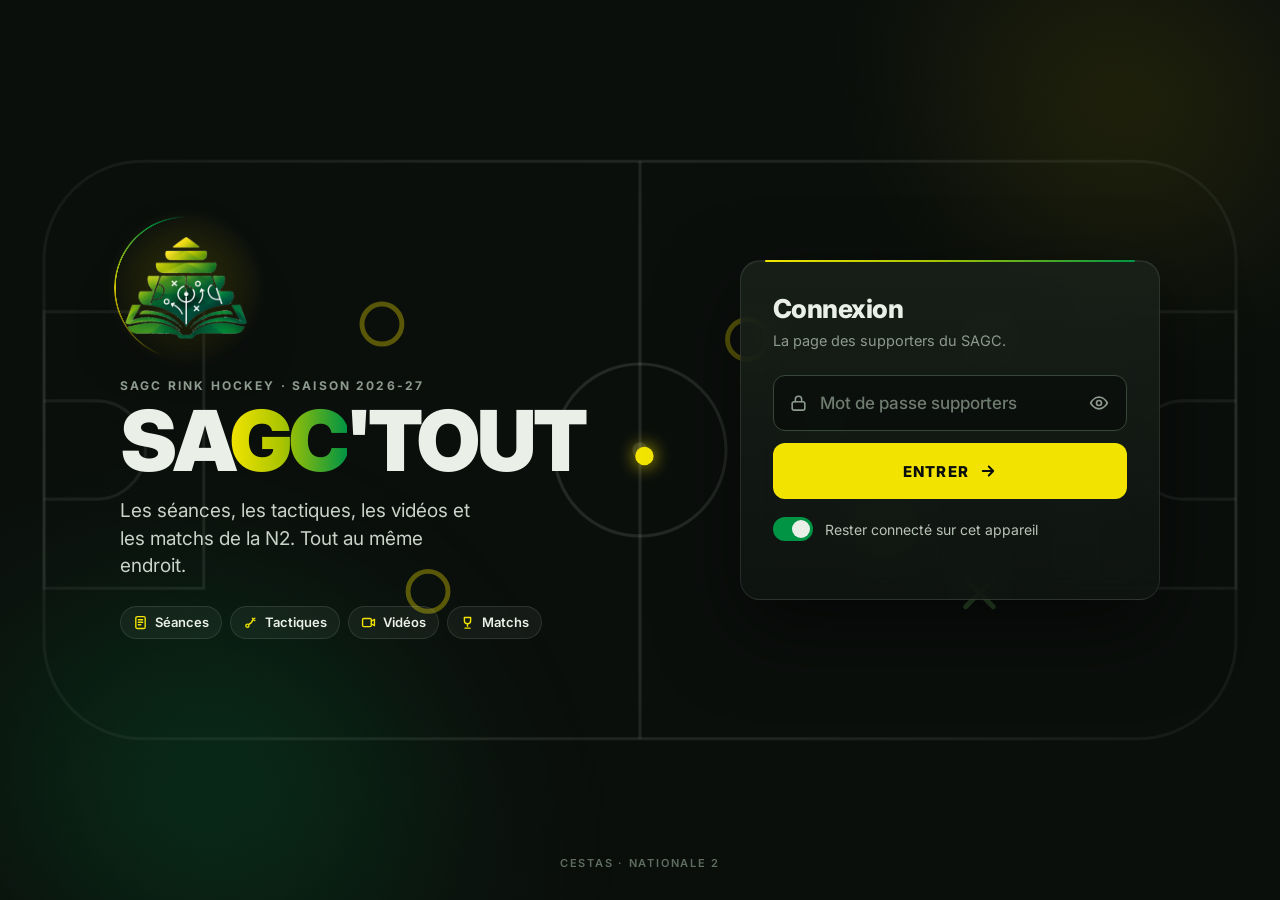
==== supporters/index.html @ e2d5a6c2 "Publication automatique depuis Chappie" ====
<!doctype html>
<html lang="fr">
<head>
<meta charset="utf-8">
<meta name="viewport" content="width=device-width,initial-scale=1,viewport-fit=cover">
<meta name="theme-color" content="#0B0F0C">
<meta name="robots" content="noindex,nofollow">
<meta name="apple-mobile-web-app-capable" content="yes">
<meta name="apple-mobile-web-app-status-bar-style" content="black-translucent">
<meta name="apple-mobile-web-app-title" content="SAGC">
<title>SAGC Supporters</title>
<link rel="icon" href="[data-uri]">
<link rel="apple-touch-icon" href="[data-uri]">
<link rel="preconnect" href="https://fonts.googleapis.com">
<link rel="preconnect" href="https://fonts.gstatic.com" crossorigin>
<link rel="stylesheet" href="https://fonts.googleapis.com/css2?family=Inter:wght@400;500;600;700;800;900&display=swap">
<style>
/* Écran de connexion de SAGC'TOUT. Cette page est publique (rien n'y est chiffré) :
   aucune info d'équipe, aucun nom, aucune photo. Le reste du site est déchiffré dessous. */
:root{--ink:#0B0F0C;--ink-2:#131A15;--line:rgba(234,240,232,.11);--line-2:#37473A;--bone:#EAF0E8;--muted:#8D9A8E;
  --acid:#F2E400;--green:#3FA845;--deep:#009444;--shot:#FF7A45;
  --grad-flat:linear-gradient(90deg,#F2E400 0%,#A9C400 45%,#009444 100%)}
*{box-sizing:border-box}
[hidden]{display:none!important}
html,body{height:100%}
body{margin:0;background:var(--ink);color:var(--bone);font:400 16px/1.5 Inter,-apple-system,"Segoe UI",Roboto,sans-serif;-webkit-font-smoothing:antialiased}

/* ===== DÉCOR PARTAGÉ verrou / appli : halos, piste, schéma tactique, et l'écran de chargement (blason, nom, barre).
   Ce bloc est copié À L'IDENTIQUE dans app.html (écran de démarrage) : si on en change un, on change l'autre.
   --sc-off décale les animations pour que l'appli reprenne le décor là où le verrou l'a laissé. ===== */
.sc{position:fixed;inset:0;z-index:0;pointer-events:none;overflow:hidden;background:#0B0F0C}
.sc-glow{position:absolute;border-radius:50%;filter:blur(70px)}
.sc-g1{width:60vmax;height:60vmax;left:-18vmax;bottom:-28vmax;background:radial-gradient(circle,rgba(0,148,68,.55),transparent 65%);animation:scDrift 18s ease-in-out var(--sc-off,0s) infinite alternate}
.sc-g2{width:46vmax;height:46vmax;right:-14vmax;top:-20vmax;background:radial-gradient(circle,rgba(242,228,0,.28),transparent 65%);animation:scDrift 22s ease-in-out var(--sc-off,0s) infinite alternate-reverse}
@keyframes scDrift{to{transform:translate(6vmax,-4vmax) scale(1.08)}}
.sc-rink{position:absolute;top:50%;left:50%;width:min(1400px,96vw);aspect-ratio:2/1;transform:translate(-50%,-50%)}
@media (orientation:portrait){.sc-rink{width:min(94vh,200vw);transform:translate(-50%,-50%) rotate(90deg)}}
@media (max-width:860px){.sc-rink{opacity:.65}}
.sc-court{fill:none;stroke:rgba(234,240,232,.11);stroke-width:2}
.sc-spot{fill:rgba(234,240,232,.12)}
.sc-mk{fill:none;stroke-width:3.2;stroke-linecap:round;stroke-linejoin:round}
.sc-o{stroke:rgba(242,228,0,.34)}
.sc-x{stroke:rgba(111,190,95,.4)}
.sc-run{fill:none;stroke:rgba(242,228,0,.3);stroke-width:2.6;stroke-linecap:round;stroke-dasharray:var(--len);stroke-dashoffset:var(--len);
  animation:scDraw 9s ease-in-out calc(var(--sc-off,0s) + var(--d,0s)) infinite}
@keyframes scDraw{0%,8%{stroke-dashoffset:var(--len);opacity:0}22%{opacity:1}40%,80%{stroke-dashoffset:0;opacity:1}95%,100%{stroke-dashoffset:0;opacity:0}}
.sc-ball{fill:#F2E400;filter:drop-shadow(0 0 6px rgba(242,228,0,.9))}
.sc-vig{position:absolute;inset:0;background:radial-gradient(ellipse at center,transparent 35%,rgba(11,15,12,.85) 100%)}
.sc-load{position:fixed;inset:0;z-index:1;display:flex;flex-direction:column;align-items:center;justify-content:center;gap:24px;padding:0 16px}
.sc-crest{position:relative;width:112px;height:112px;display:grid;place-items:center}
.sc-crest::before{content:"";position:absolute;inset:-18px;border-radius:50%;background:radial-gradient(circle,rgba(242,228,0,.22),transparent 68%)}
.sc-ring{position:absolute;inset:-6px;border-radius:50%;background:conic-gradient(from 0deg,transparent 0 55%,rgba(242,228,0,.9) 75%,rgba(0,148,68,.9) 92%,transparent);
  -webkit-mask:radial-gradient(farthest-side,transparent calc(100% - 2px),#000 calc(100% - 1.5px));mask:radial-gradient(farthest-side,transparent calc(100% - 2px),#000 calc(100% - 1.5px));
  animation:scSpin 1.6s linear var(--sc-off,0s) infinite}
@keyframes scSpin{to{transform:rotate(360deg)}}
.sc-crest img{position:relative;width:100%;height:100%;object-fit:contain;filter:drop-shadow(0 10px 24px rgba(0,0,0,.5))}
.sc-word{margin:0;font:900 40px/.92 Inter,Arial,sans-serif;letter-spacing:-.035em;color:#EAF0E8}
.sc-word em{font-style:normal;background:linear-gradient(90deg,#F2E400 0%,#A9C400 45%,#009444 100%);-webkit-background-clip:text;background-clip:text;color:transparent}
.sc-bar{position:relative;width:132px;height:3px;border-radius:3px;background:rgba(234,240,232,.1);overflow:hidden}
.sc-bar::after{content:"";position:absolute;top:0;bottom:0;left:0;width:40%;border-radius:3px;background:linear-gradient(90deg,#F2E400,#A9C400 45%,#009444);
  transform:translateX(-100%);animation:scBar 1.3s ease-in-out var(--sc-off,0s) infinite}
@keyframes scBar{to{transform:translateX(250%)}}
@media (prefers-reduced-motion:reduce){
  .sc-g1,.sc-g2,.sc-ring{animation:none}
  .sc-run{animation:none;stroke-dashoffset:0;opacity:1}
  .sc-bar::after{animation:none;transform:translateX(75%)}
}
/* ===== fin du décor partagé ===== */

.lock{position:relative;z-index:1;min-height:100vh;min-height:100dvh;display:flex;flex-direction:column;overflow:hidden}

/* ---------- mise en page ---------- */
.wrap{flex:1;width:100%;max-width:1120px;margin:0 auto;display:grid;grid-template-columns:1.1fr .9fr;align-items:center;gap:72px;
  padding:calc(env(safe-area-inset-top) + 40px) 40px 24px}
.brand{min-width:0}
.crest{position:relative;width:132px;height:132px;display:grid;place-items:center;margin-bottom:26px}
.crest::before{content:"";position:absolute;inset:-18px;border-radius:50%;background:radial-gradient(circle,rgba(242,228,0,.22),transparent 68%)}
.ring{position:absolute;inset:-6px;border-radius:50%;background:conic-gradient(from 0deg,transparent 0 55%,rgba(242,228,0,.9) 75%,rgba(0,148,68,.9) 92%,transparent);
  -webkit-mask:radial-gradient(farthest-side,transparent calc(100% - 2px),#000 calc(100% - 1.5px));mask:radial-gradient(farthest-side,transparent calc(100% - 2px),#000 calc(100% - 1.5px));
  animation:spin 6s linear infinite}
@keyframes spin{to{transform:rotate(360deg)}}
.crest img{position:relative;width:100%;height:100%;object-fit:contain;filter:drop-shadow(0 10px 24px rgba(0,0,0,.5))}
.eyebrow{margin:0 0 10px;font:700 12px/1 Inter,sans-serif;letter-spacing:.18em;text-transform:uppercase;color:var(--muted)}
h1{margin:0;font:900 clamp(44px,7vw,84px)/.92 Inter,sans-serif;letter-spacing:-.035em}
h1 em{font-style:normal;background:var(--grad-flat);-webkit-background-clip:text;background-clip:text;color:transparent}
.tagline{margin:18px 0 0;max-width:30ch;font-size:clamp(16px,1.6vw,19px);line-height:1.45;color:#C9D3C8}
.chips{display:flex;flex-wrap:wrap;gap:8px;margin:26px 0 0;padding:0;list-style:none}
.chips li{display:inline-flex;align-items:center;gap:7px;padding:8px 12px;border-radius:999px;background:rgba(234,240,232,.05);border:1px solid var(--line);
  font:600 13px/1 Inter,sans-serif;color:var(--bone)}
.chips svg{width:15px;height:15px;color:var(--acid)}

.card{position:relative;width:100%;max-width:420px;justify-self:end;padding:34px 32px 26px;border-radius:20px;
  background:linear-gradient(180deg,rgba(26,35,28,.78),rgba(15,21,17,.82));border:1px solid rgba(234,240,232,.1);
  box-shadow:0 30px 80px rgba(0,0,0,.55),inset 0 1px 0 rgba(255,255,255,.06);-webkit-backdrop-filter:blur(18px);backdrop-filter:blur(18px)}
.card::before{content:"";position:absolute;left:24px;right:24px;top:-1px;height:2px;border-radius:2px;background:var(--grad-flat)}
.card h2{margin:0;font:800 26px/1.1 Inter,sans-serif;letter-spacing:-.02em}
.card .sub{margin:6px 0 24px;font-size:14.5px;color:var(--muted)}
.field{position:relative}
.field > svg{position:absolute;left:16px;top:50%;width:19px;height:19px;transform:translateY(-50%);color:var(--muted);pointer-events:none}
#pw{width:100%;height:56px;padding:0 52px 0 46px;border-radius:12px;border:1px solid var(--line-2);background:rgba(5,8,6,.55);color:var(--bone);
  font:600 17px Inter,sans-serif;letter-spacing:.08em;transition:border-color .2s,box-shadow .2s}
#pw::placeholder{color:#6E7B6F;letter-spacing:0;font-weight:500}
#pw:focus{outline:none;border-color:var(--acid);box-shadow:0 0 0 4px rgba(242,228,0,.16)}
#eye{position:absolute;right:6px;top:50%;transform:translateY(-50%);width:44px;height:44px;display:grid;place-items:center;border:0;border-radius:10px;background:none;color:var(--muted);cursor:pointer}
#eye:hover{color:var(--bone)}
#eye svg{width:20px;height:20px}
#eye .off{display:none}
#eye[aria-pressed="true"] .on{display:none}
#eye[aria-pressed="true"] .off{display:block}
#go{position:relative;width:100%;height:56px;margin-top:12px;display:flex;align-items:center;justify-content:center;gap:10px;border:0;border-radius:12px;overflow:hidden;
  background:var(--acid);color:var(--ink);font:800 15px/1 Inter,sans-serif;letter-spacing:.08em;text-transform:uppercase;cursor:pointer;transition:transform .15s,box-shadow .2s}
#go:hover{box-shadow:0 10px 30px rgba(242,228,0,.28)}
#go:active{transform:scale(.98)}
#go::after{content:"";position:absolute;top:0;bottom:0;width:40%;left:-60%;background:linear-gradient(100deg,transparent,rgba(255,255,255,.55),transparent);animation:shine 3.6s ease-in-out infinite}
@keyframes shine{0%,60%{left:-60%}100%{left:130%}}
#go svg{width:18px;height:18px;transition:transform .2s}
#go:hover svg{transform:translateX(3px)}
#go:disabled{cursor:progress}
#go .spin{display:none;width:18px;height:18px;border-radius:50%;border:2.5px solid rgba(11,15,12,.25);border-top-color:var(--ink);animation:spin .7s linear infinite}
#go.busy .spin{display:block}
#go.busy svg{display:none}
.switch{display:flex;align-items:center;gap:12px;margin-top:18px;font-size:14px;color:#B9C4B8;cursor:pointer;user-select:none}
.switch input{position:absolute;opacity:0;width:1px;height:1px}
.track{flex:none;position:relative;width:40px;height:24px;border-radius:999px;background:#2A362C;transition:background .2s}
.track::after{content:"";position:absolute;top:3px;left:3px;width:18px;height:18px;border-radius:50%;background:var(--bone);transition:transform .2s}
.switch input:checked + .track{background:var(--deep)}
.switch input:checked + .track::after{transform:translateX(16px)}
.switch input:focus-visible + .track{outline:2px solid var(--acid);outline-offset:2px}
.err{min-height:20px;margin-top:12px;color:var(--shot);font-size:14px;font-weight:600}
#retry{width:100%;height:48px;margin-top:10px;border:1px solid rgba(234,240,232,.25);border-radius:12px;background:none;color:inherit;font:700 15px/1 inherit;cursor:pointer}
.card.shake{animation:shake .42s ease}
@keyframes shake{20%{transform:translateX(-9px)}40%{transform:translateX(8px)}60%{transform:translateX(-5px)}80%{transform:translateX(3px)}}
.foot{padding:0 24px calc(env(safe-area-inset-bottom) + 18px);text-align:center;font:600 11px/1.4 Inter,sans-serif;letter-spacing:.16em;text-transform:uppercase;color:#5F6C60}

/* apparition */
.rise{opacity:0;transform:translateY(16px);animation:rise .7s cubic-bezier(.2,.8,.2,1) forwards}
.r2{animation-delay:.08s}.r3{animation-delay:.16s}.r4{animation-delay:.24s}.r5{animation-delay:.32s}.r6{animation-delay:.22s}
@keyframes rise{to{opacity:1;transform:none}}
.lock.out .wrap{transition:opacity .25s,transform .25s;opacity:0;transform:scale(.98)}

/* ---------- téléphone ---------- */
@media (max-width:860px){
  .wrap{grid-template-columns:1fr;gap:26px;align-content:center;padding:calc(env(safe-area-inset-top) + 28px) 16px 16px;text-align:center}
  .crest{width:96px;height:96px;margin:0 auto 18px}
  .tagline{margin:12px auto 0;font-size:15.5px}
  .chips{justify-content:center;margin-top:18px;gap:6px}
  .chips li{padding:7px 10px;font-size:12px;gap:6px}
  .card{justify-self:center;padding:26px 20px 20px;text-align:left}
  .card h2{font-size:22px}
}
@media (max-width:860px) and (max-height:720px){.chips{display:none}.tagline{display:none}}
@media (prefers-reduced-motion:reduce){
  .ring,#go::after{animation:none}
  .rise{animation:none;opacity:1;transform:none}
}
</style>
</head>
<body>
<!-- décor partagé (copie identique dans app.html) -->
<div class="sc" aria-hidden="true">
  <div class="sc-glow sc-g1"></div><div class="sc-glow sc-g2"></div>
  <svg class="sc-rink" id="sc-rink" viewBox="0 0 800 400">
    <!-- la piste -->
    <rect class="sc-court" x="12" y="12" width="776" height="376" rx="64"/>
    <path class="sc-court" d="M400 12v376"/>
    <circle class="sc-court" cx="400" cy="200" r="56"/>
    <circle class="sc-spot" cx="400" cy="200" r="5"/>
    <rect class="sc-court" x="12" y="110" width="104" height="180"/>
    <rect class="sc-court" x="684" y="110" width="104" height="180"/>
    <path class="sc-court" d="M12 168h34a32 32 0 0 1 0 64H12M788 168h-34a32 32 0 0 0 0 64h34"/>
    <circle class="sc-spot" cx="168" cy="200" r="4"/><circle class="sc-spot" cx="632" cy="200" r="4"/>
    <!-- le schéma : nos joueurs en ronds, les adversaires en croix -->
    <g class="sc-mk sc-o"><circle cx="232" cy="118" r="13"/><circle cx="262" cy="292" r="13"/><circle cx="470" cy="128" r="13"/><circle cx="560" cy="250" r="13"/></g>
    <g class="sc-mk sc-x"><path d="M512 168l18 18M530 168l-18 18"/><path d="M618 120l18 18M636 120l-18 18"/><path d="M612 284l18 18M630 284l-18 18"/></g>
    <!-- les courses et les passes se dessinent l'une après l'autre -->
    <path class="sc-run" style="--len:260" d="M262 292C320 260 400 220 470 140"/>
    <path class="sc-run" style="--len:200;--d:1.4s" d="M470 128C520 150 548 190 558 236"/>
    <path class="sc-run" style="--len:220;--d:2.8s" d="M232 118C300 150 360 150 400 120"/>
    <path class="sc-run" style="--len:220;--d:4.2s" d="M560 250C620 238 680 220 742 202"/>
    <circle class="sc-ball" r="6">
      <animateMotion dur="9s" repeatCount="indefinite" calcMode="spline" keyTimes="0;.3;.55;.8;1" keyPoints="0;.36;.66;1;1" keySplines=".4 0 .2 1;.4 0 .2 1;.4 0 .2 1;0 0 1 1"
        path="M262 292C320 260 400 220 470 140C520 150 548 190 558 236C620 238 680 220 742 202"/>
    </circle>
  </svg>
  <div class="sc-vig"></div>
</div>
<div class="sc-load" id="boot" aria-hidden="true"><div class="sc-crest"><span class="sc-ring"></span><img src="[data-uri]" alt=""></div><p class="sc-word">SA<em>GC</em>'TOUT</p><div class="sc-bar"></div></div>
<!-- fin du décor partagé -->
<script>window.sagcBootT0 = performance.now();</script>
<div class="lock" id="lock" hidden>
  <main class="wrap">
    <section class="brand">
      <div class="crest rise"><span class="ring"></span><img src="[data-uri]" alt="SAGC'TOUT"></div>
      <p class="eyebrow rise r2">SAGC Rink Hockey · Saison 2026-27</p>
      <h1 class="rise r3">SA<em>GC</em>'TOUT</h1>
      <p class="tagline rise r4">Les séances, les tactiques, les vidéos et les matchs de la N2. Tout au même endroit.</p>
      <ul class="chips rise r5">
        <li><svg viewBox="0 0 24 24" fill="none" stroke="currentColor" stroke-width="2.2" stroke-linecap="round" stroke-linejoin="round"><rect x="4.5" y="2.5" width="15" height="19" rx="2.5"/><path d="M8.5 7.5h7M8.5 11.5h7M8.5 15.5h4"/></svg>Séances</li>
        <li><svg viewBox="0 0 24 24" fill="none" stroke="currentColor" stroke-width="2.2" stroke-linecap="round" stroke-linejoin="round"><circle cx="7" cy="17" r="2.5"/><path d="M15 5l4 4M19 5l-4 4"/><path d="M9 15c3-1 6-4 7-8"/></svg>Tactiques</li>
        <li><svg viewBox="0 0 24 24" fill="none" stroke="currentColor" stroke-width="2.2" stroke-linecap="round" stroke-linejoin="round"><rect x="2.5" y="5.5" width="14" height="13" rx="2"/><path d="M16.5 10l5-3v10l-5-3"/></svg>Vidéos</li>
        <li><svg viewBox="0 0 24 24" fill="none" stroke="currentColor" stroke-width="2.2" stroke-linecap="round" stroke-linejoin="round"><path d="M7 4h10v5a5 5 0 0 1-10 0z"/><path d="M12 14v4M8 21h8"/></svg>Matchs</li>
      </ul>
    </section>

    <form id="f" class="card rise r6" novalidate>
      <h2>Connexion</h2>
      <p class="sub">La page des supporters du SAGC.</p>
      <input type="text" autocomplete="username" value="Supporters SAGC" hidden>
      <div class="field">
        <svg viewBox="0 0 24 24" fill="none" stroke="currentColor" stroke-width="2" stroke-linecap="round" stroke-linejoin="round" aria-hidden="true"><rect x="4" y="10.5" width="16" height="10.5" rx="2.5"/><path d="M8 10.5V7.5a4 4 0 0 1 8 0v3"/></svg>
        <input id="pw" type="password" placeholder="Mot de passe supporters" autocomplete="current-password" aria-label="Mot de passe" required>
        <button id="eye" type="button" aria-label="Afficher le mot de passe" aria-pressed="false">
          <svg class="on" viewBox="0 0 24 24" fill="none" stroke="currentColor" stroke-width="2" stroke-linecap="round" stroke-linejoin="round"><path d="M2 12s3.6-7 10-7 10 7 10 7-3.6 7-10 7S2 12 2 12z"/><circle cx="12" cy="12" r="3"/></svg>
          <svg class="off" viewBox="0 0 24 24" fill="none" stroke="currentColor" stroke-width="2" stroke-linecap="round" stroke-linejoin="round"><path d="M3 3l18 18"/><path d="M10.6 5.1A10 10 0 0 1 12 5c6.4 0 10 7 10 7a17 17 0 0 1-3.2 4M6.6 6.6C3.9 8.3 2 12 2 12s3.6 7 10 7a9.6 9.6 0 0 0 5.4-1.6"/><path d="M9.9 9.9a3 3 0 0 0 4.2 4.2"/></svg>
        </button>
      </div>
      <button id="go" type="submit"><span class="lbl">Entrer</span><svg viewBox="0 0 24 24" fill="none" stroke="currentColor" stroke-width="2.6" stroke-linecap="round" stroke-linejoin="round" aria-hidden="true"><path d="M5 12h14M13 6l6 6-6 6"/></svg><i class="spin" aria-hidden="true"></i></button>
      <label class="switch"><input id="keep" type="checkbox" checked><span class="track" aria-hidden="true"></span>Rester connecté sur cet appareil</label>
      <div class="err" id="err" role="alert"></div>
      <button id="retry" type="button" hidden>Réessayer sans mot de passe</button>
    </form>
  </main>
  <p class="foot">Cestas · Nationale 2</p>
</div>
<script>
/* Tout est enfermé dans une fonction : le site est écrit dans cette même page (document.write) et y
   déclare ses propres noms, il ne doit rien trouver d'ici (le 26-09, un « ls » en double bloquait tout). */
(() => {
const P = {"v": 1, "it": 310000, "s": "tfrYRAWxLVS8o80wxYfKIQ==", "iv": "OIQAni1eyxtZ5Jm9RSZBnA==", "ct": "DIYoQjYxO6BkwijXx/MRPe/m6O8EMmDLmjInFGxLfIJQxeXDu8HfY0xSxQ2JCrZDnXYfgwrE30QawtIafGLmZZtBJmrMMu0j23CbP4E7qMzTVcLfEr13/[base64]/WcpjgfLc2u+4TyN41ecJQrOFfvpsiru4/LfpyLOg6Qjg2h6VE7CuKv3y/6mCNf8dxl3iV3TaAT8vljLfdB7YLEbvn7qDt63QsgRC7a/1cGaN1QZlLMbKQHyehjvY6xyYG9zUy0Luuw37/F+tdlJLd4+PkVBal9odoNLJracKc8c5qebkDjqGtcq/Mf07Rc/Dp+7L3dcNRUxPYFE/pnnTDvVsHhzoZF90TjTXxasXPBsI6ygmeP8AvfAL3I0+ZC9zVaDgj6JT2Zwm8kZTmpTa8aaiTHtRd0PNELJ+aBv1xLp/Z0KnwbGeyP9+XKpNOalvc3mFNwpROcU79crd7/PCnjPMsF+OdvJ6YniJFOryUAaEHHnCxOGibjoP3RN11e2R1OSWY9Qu60fmKoH9/sCWLoiR8GdnAZCh69RlJbG+JIfmmEqTZVZYlDisfN4sjRN7/TuiLUFA0dkUUwJbV7/Q4PM7hf6gPHjqg/ziD36/Hd+mhl0HaqM98d+ZZ+jguiWRibr7m3Vi/PEsnrjDmBfleBEz+VK3raJ3iNTRxg0TnAs4mIODTgYSarOPd8gq6EkU4Er06qWdpKrbMAwZJK7moFC0NiN4rQiW8gOu1jVR1/dVDtvvss3eheIqjzhKXflWcnEWOlPskOc9D837YKkYiqJ0HveNz+gcyMsVA5/FHQVNdERU/yO0YeHq2ETTKAH04CCRTT5I3HeCVJtHGrTyEM8/PTlYO1zK95U7ezxTycpQ49B70SQcrRxYLqgf/VXnfE9SeiRR/AEI3EyGHyXrKeG6U84OvEQcf16IzpOKq4FlJLnhjNlGGDmVfrTQOf9iXbA2pJ1uCMYCnNTUENqP4Z0rPpDilrX8r0zHtkMXp0Js4i9Hi+7MsF1yI375egPcc2sZndy/kUfH1HOecS+cYNGeSA4VTeaXM7D54KNmDlba3QMDoQwAAMZ9Cph1TmnOau+nPQVF5dsLBk6m7M+i/QoC6g5tDwsRwCMOojTZ4MW0j0GagFNtKPd81rW0cUVfkLQEUZaDs0//WhhZRseM3XkiU5/pAUFXzXlIAT+eMcy3tyuRBfDEsrapCvnXmp9Itmd/O8/zJTtPzJTFBxQgXx94Y6z4XGzdSUxH0lg73q1bZqxE67Avt6lqhRFLJnQ3cyGHv7NsuZqZXzxWCy72pFPN8OFfTp2AeybmjZCunUlm9Hm04AZSQmPsT9Q2O3yKi4bH4sXqiQPi7gVN5zmJcVLK28cmfVdmyChLjSIvD0lYjzAQ7I/t9W11vnx407gpIXhejpm22smew0ke1kyq8Aq4kLpOsIuIlWF0ntMv3Voorufo0Z8BgH9dosw/WCZMKDaxZ4xEi40vHxqJHIRWT3IwqYxK4sq5jdMBwCdKaZq2fahPPLPpfv844KjiY6Gwzb+hRuENh2wSLFx2YXRersHUczmIxHH9Q0gBKl8AS8PwjDl9KgMKKpNvn8b7q+8fGNc+WQ6Ys1/RkXsFaCuYYYdKq9Gjj1kuKyWb5lU5iTHBXkMfIs+cnDqsj5ohIpZTn9NwszPyYjPTJLFQ043bq8+J/P1RQAzVtY0FtB1ztQ+Tw64mTIarGgxDaGG4Urm2XkdSxNBPxnSJa6jwLVHDKdHPP9jKHS+DC3HRHUq+eDJnu7IVzIq8aZbncoPPQZcS4czcNBU9SGTieF6jd3g4eKtS7+Iiu2CN2qX+UjU0rfgfxWV03Z7GCS7DF+D+rFTxhyj++eIFZlXdzrhT8/ayn/[base64]/K1n2MCchU1gT95olisheULNpKTMjILOS6BNrBDw49g2L7+8SSVM2ep/X4SRn0xlCLlA/Rp9ydOqO5MLxwMpB2iqk0CUxSx2CufKQwwiLDUOIyZiHUHtmzFccqZbGD3C+bbpmmYceZEPygFPoTOUOE/UF6v//gPE1AaLQaV2KCIGL16YnwP0vRNlp/smhlBkI903VOp8lj4uHUIrHY0SG5H1o8p3zjg6kL+Ppvg2lO5e5BqL5pQmlXOf56LAGf62U+Y0ENW01HOyMSDpgh2MIxau06RiHA+kJX3OC95qQXz/rZJsoKfx+UnnoR4W7yvPMJId2Xb6ykBELq4dpm7JAFbV0P+o0+GdBrIbIJpwVxLrRqIHH4LckLfOrlL2rePIMBAIGj1RrUIDTniNQxYa2JxcZByzgHYckR2OZleMMbY/MoiQYharE0d2Hlh9q0s5uzmfzR9B9hbrzGfjuIpBN51J2weqeD4BJoOw8XFa2Kl9qufceXpBiEI7ohMju0e/g51gDNQImjciL22y+o39Lhoaea9C5k+vPyBMnKw6BL4Gbsro+MT37G2co0cwou0MerbBObdXoDBoJPlX4jWgezu/yzpTjS0oNotllLI/hEff7faLiNtl/IuMQDnUeL/KaZe0yS0cz+ngcTUdgzIgV/vfaq2VfvvFU+N/HWg5+qtRV+BESDweROYH760xCQTV1p3fyD9OPDV4j6nTZBF/thrSdfT+4LdquIr3m2KkVXivVcdZlOy6S83on8X0QPtjr3wjf63GXyJ/Nyful+WEDKtsVjYdRFd0fC/v6UfQFhA0ULgi/S1YHs1waSG2O8oYys8N+vT6hl/7ebTkNw+6Wouqamdxr5YeCzhrSk+uv5tCmOUxtyomAJ+saQ71vGQPZT9WsHSGGKqnRs6VoWybf2bmWG4+UPcn7P5olAyyDXsH112rjYL6XD4PohtmU2U/8vy7k4m6fJMCRsJqlmsiL7PpTJCtqVhkjhz81ZAiSHSlDqeF9WI1Mkw4mmgw9MsFBd0MkHoSXbnPGbbrifCovpnoH1aMSh4e4lohEQERsG0I17101na5hadwzQdg4m2LFhzMeRoyg1/xRwX5IFkIRDa4hxFJpM4RQ6uvO790FUMNoJ27sPqGhwA9H4GvYaSVkN5iqbLZr9/sq7Kb4NBOrhw67Hkz8qweMOD90ruZoKh7MuRolUhainzrwUy/gsI7TLIYgWgaYl+Og+Y+9amGyWIGHSB0vyAPYkVy9f7WDc1NFKhYXkV1Qwl2gt8dhq9sCw019v9Dp5hFwdpVK6nOTBnGVKk0/T4urW93J59BAc0fqGpX/Mpeoe+IZ9O0+B6k/BPzm25YnYkN30yliRvEpP9XgujuA9bAOQcthsCt7/X5u/33XqGZpjbTB0KDuJPAZpjd9LxJdpyU8Hx7RFp3kUFO/FMvwztLcsxy9qbBBZBUxm3ZQRhlTEm4llvZAT6cNys1NOZ7n01rEi9q/Sk7prSjgUKBdOe2RUtjRkSRBcu1TBxmhK9yGy7CRcvcM3a1KjaazhOsz2kEEyHerqSR+xMs/TABz+7083dyKPJIf0JyvhMPWsIda9jN7IFZkNOsNzXwsRtGmjNmQKVDXa0JEoKI8dTbCio+vuPtlYFQ1NG+w4N1IO9o/Pmj7BlqRQU8/Jv8HI294FIdx+1hA18ltyxsrVN4a709OLqRqMS1OI9Nz/Rpvz9e+1G20hHpg5/rpURSCaY5aapwoCPULCWxm9NL60nAXdXy2ELQ8xSb62WZCOATKFQ+pp+yzudoJObJoNqozr+XIvTUxglBjbcDMnmmY6KMGk2LOMpcWJvcl1c170JjxGOjYA1w6H8Rt3u/OKfT1ZyzHgCMfTgxGCcYyAR2kNhMBgeptozE/iHUSJnAk7QtRGPZYfG54nm4ONAC9HQojX2HOyWoPFJB/eph8TMaQbQUDSou48hU5A7KkLzxlm+3USDpTMOXMocOBqQsWeFtiMUBGEu50dYibIasdUvWcXFYTT8IeJHlPpaMiYu3s3qPGgVFUHL1x4zktcjdOMVAFpeNvhdrfW1PE3WPK7jw52SjAJAiT+HdtdBc+ChXflH3INed+vHf4H4JDpgA0UjfjedXSAhYn/iELlwqvT9prxQnhKKl9oUO79o6SdzPAFw928m9pWtoqZo/YQOSuvBkrIGOO3aIpqqwtlSQR0j3V80BgQoFwasWbsYDqIQvRVa60KHjPc+6RGKVtmNDggY2X/28ChoApUrnUp3VigYWZ3ITJ0hzRnnGzNaaiczSbCW/nVHJNIH7Ay5MJvZoMqUjjWCPGnJlTvq4cpjmSZeYjtCANLUrZanUILZ5muAg0aVCk6Owj/kLzxtEKjCffGIr8ekO7dzrVd7PwGQTIVM4uWC8M1vsbOVDpPgaAttikEg0oK0hHUd26X9MLvQrwVfvsZybc6jsCypom4fT2s41qt/[base64]/xEUkcep23bVHYb+gv2br22jHn1OcsUC5fOQFmjCTTgA21wkXtlvqZgW4f27YuR9RgCG/Mb76JEG32QoudHvkP4row15Aq73PQWIX/EfTEhn4DJOZF11gNRJd0TqTUTmpwiM8NkCSBxpd6NCvx8QZM7+GGBfnzPfvDbAFf3ntV1XY1ttqRO7jdnYN6vSs/6D49J4PCPMbUcJvOS7+uDdL+ntcFOusa87vY7bh8l9wfRyC1FMJXU0w6H6kr0NXEClyp6YubLQWS6LoZAYRuRBnz3sJkIPOhT3ZVGb9H14X+fOuxoh2WvBnIOhny4Q+RK09eNNZEDirme19QkIYTA8TYKyhCZmWpjiLe151CWOLAm0qyF71SAy/bIZqNpdRRK6t1f3eSQW5GxGkSSrIMpFSTaKIDBlUbbTK8nxJInlee9MLodO3KFCl58u3ptTEw7YZx8mRFOvx2uB/gN/XUQ8PSJ6E/3UcCclNQxREtQo9JJ8wVQQ6dLKfc8fk15DWUTzzvkPWfCTtQwfCXSEr4DT8OtiZSZQSLvJfY/i1dVqSaXyTViBF2RiLuUIUSx//vZ2DZj8Exqycr/q+8nwyo88Rtz4NyWOju3NSd3U/IN7ZkxfB5Db6ILP802tEY6XyVZGmJks5zKUs9Wn+gdmf5ySpudOAl/dvV1tShXo4AsxUKnpDkMYpmwGWr+cyWw8aO4nwF/ATfqXv+ezEu71yXp/H6xE8eHoU/YH1fhFO7hpjY17hDBtG+gh7KHCrAbE0gh36cMUS88MJvoPngBOlEzweMrRsE2iq8kKWlyvK7mzMOrJlD2UvjG5IFPiTnRaIjBRxyDrJoKJcjac97u8PlLrPYs1gyLX0bE+sY3cC3lHGyeZ/cnpH2z7/y5J71MnsuYybPhBl9HSogvqE8xY+jvOrbm3atkPrc8ls9phahdlRZF2borkkN0zcA1qhuCJ++gDBM6gRqn9i/g0PF2J/eDDKnUkV73vYldpf7TSw1wxJ1cu8VxjB/XNDfLedcFOv2VRjhdkgyDyai9uR8cASP1jdO/2E5i51kOy1ZOid77YuwxM5ftpqKDV+UbsPH1/2JF9E3HQBwlx07GiLI+nK3dhEjUp83HlHj05mcDW75BCgWeSF6L+aMr0e722CrtsK5xxqvvr+wCD5LFL4hDafOJig/C4pr0aZQ6cjqhDw/vMMtXvMPxiGNLlpBD2y/JftVUiUh49roxRROVip4Sh5iB4VTohpLGQ5zQzbc5UH6vKmN/WPzRzRfT3Vh5pUfBFK5uGgzir4+PNbjnX28gsQdTNM7BzwaRarQ+JdOPn/OUMH6M4FxgoSL8b2cNpimiBXU3c/HJ+xSYLdZN00lDcKlDLWJS9c7h2EZwjeBzR09YqX+/rDlab+vtkbzYi1Ja+JXn+uJcvTM5zxIn56AMzC8RmVr6cdajoIyLAo3E5swQlQmXVM5WEjBLqz9hhzRRL/VlpLtSHkfOOPYfLGPEQGbdt3RvYzQklVySrE278B9hbv8+WCq78wnmSlNmWuWuYAuDJOX+xefhrAkX9IHVc/G5/SSIQXpBWSrnpubp5AqxjcuO/iBtdPYnQf8StfAUG8ID/3TVa7P3Bc9HpkMeMzBjZzI8LTk1bWbYw1z8FLnmkFrTPSg3+0XnP8n2Ta9xC8EpYZ5cE/hN1IYkZo+0xBWCIpORzWm89tWInWc6E718T1FYOYNZTjvScdzIPSdgKcymqGdByEacMrWB7RBDixz0fGID+mDqMLfAguzPngDUHUnc0tesBXBqxGdPcgHoOki7UuFIfLsP3/mhQRhewcBJd+UQvMDb1RV+nEzXyf3XlBr9IX1+FYqwLGK65jkupG0eGuL3PhBwNYr0yEoPQ6HD5TrnsW2wLHs6xvpyWE5nL6kuPaG7KPpQvfKkHbzCUxd0sqkhVHY/mZBpcgfI4hygueN7KfLrE3oufvltHJCq7Wa13UPK++vR+5AFgGeSfjA2ZNKAUNwR5DsWE83SrCgJjbtuiNUElaOrinp406Y+h7vOgeZgk++BjHleCmDVPd+Xz/GdCQHDblvp35Gs1b/NIuLUfltqeGKsxytPAWprtF2Oi1yA7gNtZvESyPVrh7625EF+O4a4b0kolpjhUKEREZJG8aXpHAHnFqkF3ITD0078cKn55msgz68C2NccN8KB2LWo6QnOP4BHlfdYqqs4rIMDW/fqWK2ogHxfJS0rB3GElDRxb+jj3TyO8xHsGvdzbuMVKI+MUTsmuIwTtl2TvFEvaofmI+29mEVbjMj9PkDMxjOkk8g2UsJtUGSkQ3EpswxdeojARlTf4XsTFzfmstlThoz+wYJw8KO5m9gS82b2WlDprBrmC+Yy/fha2NbAEoTAJVYaSjpgUOiuXRn+AvFWPZrMFw2ahHrVe4ltfQqYEHwSvk4TSK+9sWS5iSLZeUUQ/mTdUGR80pTCjUbyiU0SKEYVCbcOvWC1WLUsUqQhEN+4Awf8/oaEaJvXDk5LjEhBxZddSIcpumE6YvgbuBuEu9bRfgkDKgVWoa3tLOHKtNPT9PtP9iNHzS11J4K/I6aIO8x9R0mvmCtnHOq2nmBsl/u+dUdEYyr0jDxiZDQJjfI/9MmIxXCaootOR382/0XuSKIwzNIFDTF8OPuoGl2BVLgXxRiBnG/1deidcHVLXvsIXE6uAUqv42M7ZGmjM3IgxPIivOAeMdzoq1eGutUrgnvhXUZXamKbaOwnsoyUAf7bGbrhJ47Z8lQUVey8Sr/+n1c6QXNGkT+mcfPCCZ8nDvrufX+aYnJ1zi+9zZ5AonOC+Nm3FJtAt7iFwRC+7zLv81FUhT1wcoagXEyWqUJujynpRbbUZgpT0YpxRJhg6FRv3lvzp9AZefMp/8+0agrLzLU9EPr7cFMJ2WGeszjmo9sgQ966qshDPl6Sxpn4fcpm85MlLkD2Oz6m1R8pVdrYFtv7HX9COL7Q2f0T5NvJqs9hwiqIRIQgf9x4En2yr9UsTylFKzgDxqfpPtpF+NUMZbDf/03pvTu1vugU/b0OXiFVSiQPbFKo9nrQ/dw/SMwILeAjuWzrnF7v8esdlvz4LUmki4P7Iw4wQQd/sBRto67Ia6aNqmkXWiw3RxLkOs/b6KYaYbj2DGB2RQp73ABYKyJv8wXILF2nGLSTeILZ9rEzSXNoab4AAysX3Gc++RFBCosZ2ZJj1nwQTiotGj1AZzgId7EcW21lW4yFFJPzMYLikpmCtYPsUayVQOGt5r4++V75Gayk10zNMpw2tKsgejhPaPeyAWMZ/H84R1cWatd7hxETPKUBhpeQ/[base64]/YsgVtSFg7eRrSJ+llIZW7IC6krbJ2euN9Gebf3tk+6ykXqneI+Fctgb2aw/Wu0zJWGBSbgIaxodkavEMGmo6MoHM/AuT28IaM7nTW/MdpXgQeTPXo9WST9yjMl8R0ok91doihI0/GFPEQNPhXjkSSyyB7IxxQFmxfIiEzt6prJ1UxJC6Tleq7i0JsBH24/JbIk6kGrRVbHEDrJTcRGmG7j9ARhePwWFmCv1dk/QEZYvgwJsnFTJfvA4KgsKtDFyf9tETGQ1tDARI3cB8p+H6nPpPzLqV2mscnoBRlF4G2MkmRTwQyMjs34qqJiHieBV3+5oJ4ynLV8sZIehbfMiVgZBmEXIrwcRKHhdLehRf0j2WlG74SuanJiHAsYav68jHwyAVuGccogoLKVBBBdKE1j/R9uRE+g7mpFCKJRNpm63oTlP0Zm2Mq8EOhWBmGJRzYJMhemF1aHgQT7PJ2Klw+N/bbiGvGOibuwsV0hSXtp7Sdo38xSvlgbDJJ2ojhC5LQZTb+woDY5o+h/WrioTCJBpD9uubetZPLHE0hs9Dvv+vla5UnTJywTMCEzfiEH8DMYt72ycgsg5cmpmZRNCzzqJQkxHiD2uQLlWVGYRI7MVSGIKoYs5iCuV6A/g0LDWYnwaymLaL5+L2iob3HTyNianBItzbnUMfuhOw7oMuMxJ4qBhrBUmM4FE/lDnbhJsiyAhqcL4FPwAdAIzsoId2Y+suSYOqvaHbuxOACjR2MUxHip9j8r3fRtVERkfm34YDfYfykILMmnh0YKiPf49d8mdYVjKMp4oEjLWLzbQB25JmHXFZPnBQ8mzd98UNk9M9qX5zcnF7Af0R1E6RkGot/bc39yQnhAUGiMjXVjQcNZr2vVodOZB+pH+seZ+TrASc1Xmh6sFzngbaRZw6JUbR0MojJO3KU8VlCT+6nl1GlhWC/RCd4V41XhFWMSeRwvscpuo3gEwq9PmqVyEjom1ndsopyePX3x5mFG0SgFp8EhMjyZloXo9vdiWOxEjqe5pP0PlYv7qQ2tU5bDsdpN2UvJLLsMFaRfqI2mN0uydSXM2pZEsTC4m6+mqh7EJ1+NWdDOEBUvkXAuSsFPYmPqTYyWsGMjNIX/ddCmyahtRUxY0duaPhA+peMdQWNt8JsAnY6LsDG9NuvWU+hIG553ZXQVdcOGkNHhxn1CX/KUXDU6PW+mIT6/[base64]/C2qqCaeDrsRA9V7Eox9wKIGti4m8gpMDcoYWLvpt+bWhAtjmS5pGWtmMZFUyN6Hv7dOW7aZoHaky6kX1E0/jTjN9F9gAVMQi5rbSsEwB2X9ZR1uTgXL8GIdfPbp9Rn/wXYwgsHA9WcRGndYrV8lczFplkI491kyzvlq8BA0WD4Z3tbErzgH/hx4byLpoTkz8orvu55QCTe4vrjrdcpiFjCAUH8byJrSg8F/yP//rIW9NhdQo+zpGc+vbd5ZvTd86mghU/ytFsdOXoylegUOVQtvM2Tdl/LYPRd5EsSDRKhjh4/bDRnMYp2JUnmLmtkJCgZpAjJggSVANmz7danDI7KxpnT5PfjonOv9mNrHNKPS4t1iBO6fUa0WJx3LYLe2CowDuUyyQ0a3XpzWyCrB9xqyCyO6ycbdL7YgXdG+WAOrNdwRrAA/6+G0W7SIA00odzhoVnAElQOOiGUzZ2FZ6+x2ilfA+XriG7NgQBYuSAwRq2YC8oqb56xjvrJScdSAb2FPR35egF571Ri1V7DI2M1ZpOBc9A/Kozgbsp6wFMkPSucHS0PjvIC8BjhW3aVcx7DWW7WMmC7UirYzmcLEQSE0fIOZLd3ew4oRqZPvhzsHK98cw8iPNIfOxFONrzEhxPEP+RnEkwl0/SJ5iZNqEploDJspDKB/D9TABdtdu7jqdaDyx4dqP0CuuWjnhF8sMtRhZkqZeZMIjQutP2EPicwVe3DjwjcUKavSXWBs/JCH2MQfvkvk+OQhdgDgz8oKTW0nFtdMuUZp+6XHAugOoAH4IWMdQ5k6BNNQgjG1qPWwLWz4cWmUVsN+cdlSDMomIODjXj2rW8gpjtAJ7LeYvHDQGoEIJhv9GUwX5Yvv8mRdwo1HWr3L/dHFoURzLGyF/18DXstpM30mmBxD2CwV1fgVNQTcZDZE1AQsjSXwsqNpcD3u64QnfCFygrwPOfUs3scJlRCx+fVF5L6cMHaKMJ/epSRK7cR9aT5kGY4h3Q+y0ge5r/X8I5/t6Ov7Rc7m8+6cKaQh/1AWHb6l4l+L807HSKODVsNekwbT5rrnfqoATmaBaaQTHQyo9KGjxOTGbMqfxWf98bhH5yUaaIfyiKCMRGOGNmmNyktwu12hm5JxYht1QNaD7XFUyhUSQ7rHJCkzk5wDfsC+g+o45mAGPEqik6bI5M9A2Ym2gqr92HmBs6KV/u5FS3TNqtAkJYQb2fLOpnH6FEmLnNhNVKCn0L5iZohKGAEwWYUz/NF0ZTytZrP/k8ylKP5noZcYzSzjVR4997I4AeBXlBx3HDgnwlCJd5XagQlG1sgk4j4fFCbdgh6sjd5fPxTw1pajCOfb4l4OHN1ZkIO1/vGzGLGYGTJImhEYIT4DT7pbEJc+fTkioUUMV9xrpIwRlVoOgDNqiwN9Fik+acR2rYfmUTzqmLBU9sj9bnimSSLeExXiJYDzkoVid5NMT9g2iA1Ru7UJeSNNtSEkOjnK3qCwwHEJkjNrBvQ8MqQkE2OeJK4u9w164D8knPQdtJV2/kIM/PPVmEUA7EftKE8ZKfmI0P7L03MArv6lEcPuwYU3RqlnUj7yx8/[base64]/LRp2va7MUoDLqrji+s6K1H2FKnRPAKB/12cFS8JiUZf85+uUX3xj7KSzXeq8wkf1GhpTVDgL5jLv5bv9qea0/Taf15A/5ZvYCBsoyJKBguvhHtmddI1OCz2+a9qM8aFUH85VuVKzkVwJw4vD6bshf1s99q7/tyclRtXbuRiM0+9RmfhOuAODy+IFVqqAfB+oUxcFKiQhYh3Av5WET1w47em1n4zr9t0UVEqzylJBa22wFV6xdmaV+dh9ZguLe5be2RtQ/tASjx/TbFg3fUQFJ9q0JFMDqgUKnP82a2Bf3gHp4r2vSZPHRi9JTPCrW5JtOcfPZjADvGS8gNqye3Ll/S8SDrTK1mknE/uPTXcOJNK4/HnD33qomfbAuvf6HWF7QF3CZmc87zDu3B6d/2KVhwNwK1wSba/6ZnXPWe5Q2/F8ceWwf1jm7BxS8iJhnRRFiMzG5DHs+xJtpBGRyEDIatMp0iovpREgUbxJgeut+utl/[base64]/ivKl9zjeOMKnBSh31z++9VhQ+9D1Wm207d/y591evsNTq0tIq5Psb40rV8EUSqkcbVLrlynPxU+G0lKZrVxO8ExhCPawyfSCyCX5WAE4zR68MUFa9zhRNwf+ZkOsZckrXDzVcKGJpTvDAk0Fv3fD/zKuo9Y1JJZdWnJRMctvP4WhOLb+IpMBm1nmWdulN/[base64]/fXRfVnhxPKDY6rjvtzxizDTI7UOq1qPCnjBSXnPNU8aK1pi85YcghKatLesztybpFREoCa9kSSgNoUTzSVFOH+Plg5l7Ca0XfyGPJ8RTgagJLkOxgc4u+coEf7kDcmxVTZiec6o06Bpdax9rqYviichY/4H50uSZHrVwwDmupDUkipL+vakP2le8tmDCM9pvy6j/BQZ+MAKV2lgxF7pQSGsfYpbB45xuJiDWwR4lx9BceEgNeLISKBMTEuZgPWvB9pbjBMp+DJM+HIrn9+nRunDYS6R11fe9YTRijHe/7BMfGvzS1w+mhyOs0zSw2aZ47uCTQrTs/HCMKnqjrhsmHIo0r+d8W5pWK+U6nLmilPh2i/PYxlT4wr13ulWQf/hyNEuBXk/AbnxP0NJP6f06wa3QxFDMmcgxqj+4aeahm2IaftAWYIkBqI02E8q7lm/EvjjFvBsYshdozcj6pPWE6BjQbgcGzcGqq7L75I4sdcqQyZsP7D/IFBY8M3x5nTb2pp97uwcSzeW33ZKLzI3mDmIqClFwA9BWoVxmvWl2lsOr/BPxRdSMZTe2Fi0MkljFGc5+IjpXWsb5kPzc+yLyIVpYj2Jz3jHeaw2+m/1wYgKUUy7gbTJeob//bCxCdi3bOIAZmqo3AYedbd0uDOIMOGsZHYcl+le8GC07q3BK6sxpSuJ4WEC0AgyLEMY2HHOPBXWcs3ovZIfjxgs8NLCT8A0sFF5z7U/lHO2KxKpb6Fl1LM7CVGmXI/+2Btja3+88On9GZVW1KOXwkvM0JAgf9sx4QwiNoZ9/rKk83Dq+9gNalKVEik/3M85/jnsuM9DBNE3Ft2xaIHGacs7+L1N0QnLzv8XcS3QLkA338xoMA29Rf+7HYPW7mLHwwpzAJYQ29YPLqJH/5r9F2ilpGOtfwgNW72UmfAPc+iu+U43jJWZPASbyQ/FTE/SfSwKk0LXwrM7Bl5kz4DotSDkVK32mu9KDN1iOPQjEKeU2ceL8KkO+MELfB6tfFamypDPkP7SL2LvDrJaAHbW/QqI+qti/zv4n4/06V0kfpY2G3WtsDYVWi30GqEE1175pNOPj/w6cN5ReXRBHnuNKU3jUehU9SqJ71V98a15wTOR30ZyCAqxfyKZGOT69Q/aE7oPibj82cvqPf/ixeiZl9VZzWef9FK5pMdGftDwbZFMTpkg61HeYnHOTzEpwVkfltE8o0CPBTvGwQBtuZhjIVbuRe1saDZwZiklU6WZnDoK4alPoz3KAEzJdvj3BYKbWxHNPX1vzTC1WFxZtNU9N9WhMSzLPMhVlzlYCl+ZSHo1rAY13Fc4GuYDDpd3Ixki/x9IQ1hw7S/wVrE9K2H7Sx1hJUqGCrJgcivfENZ/VxelgyH5Jye1tL/bR+cYfVZCfHWT6FJUqFLGvHpEllWed4YinZcpSYxsVAftPMsVdlEsDEl8gRYLRzFsG8L8YFKwsWXMUieNsRfcwVxmqohYjq+ZqfV9ItYVzPyQZIXQ/G7IcvUyna7ERDgXu5g13NmLpteHZNXk3/octFdYQA8NH+OHhS/oaRWUP/lLtxwi4r9ngJxjQ//bSx8qq1VQVfbkrVNSlvWRCw8ZqPjSRNHB7YNx2oEEq9hnMujZSQsdS2o1ECjG87xpGuic3kz18krEqTU8Sy8mE+xds+UeCnQT6nwseVuts64C5OJEc7/ugad5pfax0WsbTJwnVuegHoRmxaE5XawUsVYjGvgG3+SSYVpIqp84TWHg2P0k8uLDzRzbXgZE8/8a50C3gSSuPZxXdz8zlKNREpjzZ/x45ic0m+NZb9/G9mMbdhw/06NyLP7faVlgd7gs3/4jxA6k51fMqi0JEyfUrfNwbBJukejEuut6ij4tiM5lIn19xs9z1+m8P/3iSV/owIBZ/OL0IGUlhKc938DIBNgkt8sQk5X5Fx0B2rkrJK/RNznm7OAvcbKb0MtJQdiPXqMha6Eet83/DsysillcD7/HOMn6oZUNPxc/0tgr1Z+xQSfMLP3kroUSWMHPntGGbAelSaHo54JnqITVXvAQpqRcIVZAx4ZhErTAiaeG+WZWPyxzrsi+/thJykMxwC4SZl16lhwl04qQxRKq0PfoxC8fVwpzhTyl0RiNmYX3hEu90TiCv3lvBE6KIj3CH4DLsPUdB2KPVYDylLk4ONxWXrapjbAnb3qiyyyvt07cBA3znTWjtiv8yH1ob2HecGO1F/Wvj45xV/CkWEUdRKaXV+qtbB8RKaqJIW4MCvQ5KlcQvTllpZ9TCxwILu3lvd6rRXcw24hrHIF4L7+ykaDQ6pc7sRCB1OZN+Zch5imzXjDElDlomb6dCIgvK3UnbUXvP1AqHA1AH1lVkMvI1slyMiD+zzzJGEtdKU6FIJvWfIt2QJ4VIvKuNM64Rtf9Lt1+2Lt0GoO+gV/Ev8S5gHu6lpHqY6LTIrT9evWp+39tnCXmoPwusNIIbLqVKD2oA2Ga/0RkOnhh3zPWg7GlpJoQtY/9G60bDAqPwQ1ME8cWuCAWwI9GXfFD799feJdNqtl6bM1I5/LVejMtuAo48I2sVab8QjTMcelVRbAEibEGtMjZF1/HdQEGqAmIHK8nb4y/BK2caplHunkm3uct1mSNOozOR9YYFko2XK/Oes0s9cFQnLogYD20HrHcn2tPcYpnNXHe8Gp0hqgDTa5w0HdLVNJEBHwIoWHxh0ac24EUutLLzwz9xPH+KtCPk5ggdiKmCZkCo058gyLILVQZZhGoZMabP4tBbySdNqQp7q7Vi/U78zh/mUYyBOqqGb5xwK9JN0BA3IBzDrMcGopgh+5SnQiBJqXxCJFdkRZViEKHYbgA0uCfsrT+as4Kgwd3G9m/rbCPLnGZHBR1gjDLP8gtfI0xdithQxFefCick/AOk0iRZOKKX19Bz8k8vBoCVs1CgB38/PtCM9Q1c2tKUAHhINAaODdTYxGZgDx05TrP/5c9UoihuGQkCGTHt70uq06ytCFQLTyXsmRqQGyXw8/8/frTKWxC65mFGAsRfJqrjTsiuRS/QHQtvI1Yr6XEuJESXmmsIkHAPiDYQmyzuYXsQ3KtO/JTdeO6QcOIgxoUwoTCvFBdCDaIjmEAGiLn8pHgVCKJ8oaxC3KNOGha6ywKsSzzUZxHBzr2txSOHVymLmPh1Lc/UnvIbSDPd6LDz/UziOz3I6sg3L4gNWwnH10vBg9M3h7FH2L0S0INJn4otff2GHP+uYVqiqB12medngNJ8WaN4wuj7CHFfbaSthPZ9XhMMgPuSMh5X/RsDAHlUL6Wb9t6vzVzbqmbdVN+jpX0WrIfglfq66ekGUEn3HIAgD9NlSG+g/NTO/y5kkTm4/8S5zDGjYJEGFi6xMriPQ5gqKynq9ss9/MM6DYNvrFda6BrA2n6nTY46km8Ytz0NOsM4+aaOwCIAuqBXHR5TmIkiL1uI5lO1mjlY1waFSj0R87o7eDVlb6PW7JYRlWu2DlQ28elcidHg3VR6KeB7uqjgiyvUqTFDHkk3j55puMciE1Pf/4JMFfv9On7y5+c7F1ImmeY5IJiJFD33wVyTLy641EciaXavnakWfeWiUzRp4Jcxtn//OGnd4k1W6PA+2bhCDRqab4KjWnDf1ha9OCDo57iv2QGHVqBVN3EM2C0nO9iNj470BXMKwuOJP5T6LMnnop0cto4I2ylxkoUDk1KBFxbkzY6yaht6weY3X5NrkllI8PKMfoT1dvNdMKJVoshNZl+VO/bO552JLnDlA6MjnWOY2HeePytnI/mdwqXoAY/YsAfmiVkSdCdNGwGMaqsO5xwTA0OeE85OJkFENcAgPvQndJCSJezZyrDuue/kPAQZrJ5g+TB6o69+QzZU7fFYyxyCwP0HJYKgRscL1eUqfuZwNyDnwBDLwY00XV4aOP9wvH0u2rkNEHDx2A47D0Bsm0Z4zJBv/4XVLoggr8XjnCBNJHxUb2ezMcg+sMSXIL4Yd1QRpRS+SfWe0WD1dbM/Fa6FOHooAeR79ZSrcjYjGLeYJ8VrgB4pjrVgwxJV8M31MnNi1QN1dgzg3K9aFfv9wiAcxsjf2XMKCwMPFW12I+Rly2wpj18AZy9VvbdLdRFARAihEQHzcdoOxFMOxfmuqb7wjqZaj7Kp15nwEW7ZLm1j/a/gP5IBIkocDKva/xH1XZALgShJpWXhypSkxWETEVU1y1h6xfc1BZEiqTu8isCni+hToit047OUqLA2kztzj9m63wA23RI0ltR+uIcuyELHBZ+zd+nw+UbXvUWbw0zN38Xi6LYZmwINqKCQuCa/1gh3Du3wIIb0CzRexWxfZUhcPpqvu9nRE567BhcjLwdkkvzCKBSqHfeS844S6ZHc4DXzHq8y/9dIAB7mAVibSZSN1jWR7JHOlsG5IszfbIonY5SBpDzwzC5UNxZtUU6Tw6T3sU/EU0CV4hBlpknLxIsRxmSW1j8gSZh4NCEb1YmPFzQl4r6jkwDd+KflwA3erKDJtkog/Snmtbw2IC63+Y9mLi5yCfKSncrVDr6ClxgSTA1A4OMUb4n8SnZ0R8FT97waWUkdvyndHoXV95GYWA41AOKgX+/Zj9DGLWu6qaVM1a1cEm3wMIT2osbqilcCZvITzRqJJnuf2ngdfNn/[base64]/g1i2Eo63OEV2aI4DVbhBcpBjua5PQhkKOvKOtBE0KDUK6mO7iWKIu3L/AjZecpyFlIr/YKdkkuIXR/Gu0DUGTomAo/MjGQiTku5OK7qbpi8iAsLxpnNghdMVdJjHHZiAiHUaDZJXzRIfgG6gCzjM7fsanFtJD/u23WomZ7ouPkZyUzUuLJ2aML25Od5F2xr3f+HyDZx1/L5lNb70Bizncjc1HPsR03x3dNAiuG6hkwjqMB2zl7uowulr/cg+I5hatK/QfvlrZsZhYx/MwLp3H3EWVRPmqHpAOzPnrj2hNv508149NPWi+nCF+mSESIvLqA53RHg/ki6vPZqyta/J/A3hZbENcSk7gfZVMxwY8VBgvOyWw7suMAH+NuzliBjPvagcwzgjGzHf44KSZyPVbSweQI31MRPZhxg/HgguzJiAL3ML+bMMqkP0rf8+4mLylOJHIs752xFBasBmyzD9eynfUGcgJwcl75cAyuFHwUuTHk2ygovg9IxkOTyuR7Wqd8LdKaIIkdO4dBxFsu5vx3Puf5GX3cYW5EYvJmpkTgqgoePdy7VI0W7hmSsIK3XrGOY0q7pbzxNNr0UgjyWdtNIdnKvx+/vyIe4Vz6Ifk/7B6h80GamhZBlU6gyxVlqlgUeq0JhoIuuurxiOt2co3DzMgK8i6uu8KQLn9WhiAvD1/UY6jccogSNXGgsMCmHccbmppqKDq4o4kjLsdlSfig7PjYi5va32ELL1k/LOkRcGrmW230FhZX2vo0vqEn8jO26l24u7v8ice/it3BdISTQ1PUV2hs8Uao3eOn4IWPWJxXCortHBkWWVDGOhRq+sGgM0U1qomgPQKRM6sq/ijjbUVX/MeHNZVXsY9Ty62oS1ULpe0iNTt8gv0ah7DMe6jGPlujU+spOkttDPRbQzrll6G/8055YHIeUxzRB9smgkZeN27btl4TiQyoGJKEvbrsVEMx2LKEURt5A/4PD+vntoepVN4oFfkNL1MV8wnaE0JeYXKKxAIQTLDcNdwOKCVwElY3gGsq3cUCT0Att7kxPgITzBXuNf/W8JNerkP0s/nlmtfy2bsgGhaO7ChAKJTd1iMiVKbPLi/98tfYWeDrKFT6bm1yB4sDWu/mu0y9l4RU1oruc83GXyNsc4/BDyuyO1XbMe1NewPHWvkjxoREikQS7xOncPCHgri7sJZHE2JVn6WnmycgOoYE5O5fwJ48hbH0vMQpl3jJkZDOwIf2742KfRsph7PYowquBprLPa9hjqmn88N0Orw6ySmiD4+M+z2ORmCyEm8Oq0/s7se14wlkyFRwZO8DUAzqqkznVMRyfM6BbU6ZC2UVsvG2+4BorVvrlmioFIbjTu1CGIpGFJETOA5WYZb/XoDZABbno9c3wMuEL2YOlDI8RiPxicWMH5zu2WRvn6g6kHQX7rX65xWecrsqe4v9hDmciW22RbwZ+mvDS1pfHVh24DrN8+xW7u6vkfy3fbidUn8Yj9NLFa+4T6Kw2xtyCLC3upOrZhTnuh9YzGNNiOrew2PADkFg4X/FObhjHrCXzL93yMm3zJAd3+etcrZ7U1ghU9GfSHsJnOPoj2/NSJYT45OKMlUsZaTYv/YpZKaSd0vUnNZjnarb3xRcklUglcPmB9UU/V7w2AuqfDFQX9BuLmqSFoVdR8DJEcMMNE8Hn5E7MX4/shWLt5/XyO0nzBD1xipiGYnf0+pnceYKNm5FfXr74wzkxwIxwzoXPJUyOXr3RwEQFDo3bjZf1j/[base64]/4pcxuT4AQ4WSMMngCjJE9XpPBIkgSygbK3rMCClfFwAQ8OyydPbZuAhMUOo9rJUWf3OBYn4gNQMb8+xCv14X348LEub0+2kluaxfx+BjH9dhV96WeU/3dpO835x1IBg8Y7OLN9kCsM3KoitBjrjRcvZlVd+Mpqx9BCyFTWVUQMR4b+nhcqHo54XNTyB/[base64]/gtj+c/kbC9rb40DKxbtFk4fGrkq5sNYZlrDxT+Kb9OF8kDP+X+g76dmcs5UKi9G3xvKvYrj/Ag9a1t+gxleG3VTcOCf7n100OvCM6gmkoQmwPELOmxU+J1ZUXtOr4MJ+/MMGRAqlBz3kd8RkDCZaoMd5nsQVHrH0JKdaF5xYBPTU71NEc7HaIu0w+Xbk+X2/tgSjBCnV0OxXBrztTdfxy1nPwYCd1ABN/EFX96JjcuEoLH3sc7KLBHNYzkopUCYOZZ9MJjUtFIOsiztf2gp+YRvvU/EokOt64DV0X37wS/wjvfkF1217SMuMFWVGDV9IjSYYtlIPqG1NIBbNg2BsG/lU3FUE/AtKo3WRZsL+xR40Wv/QCjFFTDUihWy+llceSz0Hn14cij62zHF0Nlsjr9Ly38SgyZXZENYYdJLPIsy74XzRwZs++gC6U8f3j7slnjsjyDRLWH+K09FMiBWKL0F3Rky2KNPVNDSuhvd5M1kfpS5NSvAYPZwlZDRz2K7hC/dyF9yhMHcsxaAouJZWF1sZTr8hT3Si3g1ER9+zuQSSq16UQPtpRZCSPS7pAYPvVlLmu5aCbE89X7ttNqzjdC8i9/19UHYeDKkeeJPyfyakSq6XsO2XjwbduGyjMrwLDZ4uqdXr4VWcrmJ63tkcoaA8fyyqIdm4wD1mMPJ530+ytzr2hHOotOS/3KejH/HpQcSIhLhc8kWgvKSs4CZX2i0P1nXd42b3/zi5AuAgC0ly6l4fyr5vi2CR4HqSwesx7twD9w9KxS0lCGUgLRe7nWedClRZwQrc71eD0mgS64PCT+ZUs7jkFE0sQzLnjNei79vVuawYCVAI3T0l5DauS6CxqCTMA4OqBY7su2Kbm4ltxEQx1NxFrwpE59mW1tCrKTwsdCpv92etpbFvUjYCpwYhvqFSkZ+W/w9qwXPZEXXwKpQlhWgGXKb/CFp8Ek/JW0vk/GBeEPlnZ0RItFEPDTcJtVMboyEo4incbRDhep7RbVJdjTVn0sSVxBS84CVAII8WxHVUn8B3pk5dkIdU6GRF1Es0/pOTrTAGO8n81L3RjKg8FlbyGs4N3L0Gj1Fi+ZoYPsrZERMNkZMWs1sWF/cMN2x1Ni6BHEBm9U+Niom5a8Xm/H4dXVdJPuW62ySxUk8C1UTMFx6Iv51pDyLjCI39umIV+GK+/DoCc0yGEGDOcW6yuCWY7yfAGLwKXbhYjNqv2JICpBmDZimzcUTlzMPj9jECOxYSOh4D/JRpy2+wc63ihLqvV5BVrp76R2hApZPeqNQBg3Bfw6EZVgMmVDdv6LiT1DQhXYyPFtoPZXmZsiYnsnky+sK0eRxImBO5W+60by8LxpMOl6DfeMkG6fUzBCKJsq4ocB5SrLJ3kmCeMd9bloUYpModx+7jcDqpS3/Hkczl/YbF3Nm1VwO87XURT7BDelQzXRBvmKgeVcNUOKFQsfprazQMSXBHha1vjhTOd9qjUTAFQJqfq/eEtKQ5a8rnGZaRluqpOpSQ3bmpeXp1QZkUSOqBAFy/4V96Rv6HxTgS5Ke85YBlpSn/fUkj9rwML5wMgVjmwih5I86M7pNx2cQPQ+PG8udmWRzE1tnloCC4mv3Mcx8vNjKsCEuPt8Txxbx4EeqlgLry4jOZwLppdEKaBUvSOPupCYxKo6RxzrDZDh95ewJfqwup0ugWkWhAq07xuctP4pxGw7lMC03msAzGd2y6sKxUsjgTTi/F+6kGSbS6vXJIY7riJcElFJ9SaNR/VRvaq8o19eern8bAoPpy4B+1p2NIGthqzip6DqcttTVOzFCxSTWvyDx8R9p2++hxJw8/ed79delwnCH+yfAXitJruDHDIn6z+X+cvRZYekKBO9cB45xRRdH9Q6acuRbIDQx502gBXFuOmEX4tzuVkBFjDqMnat2ETrIpgZ46gd8ZPeyJ4I9i9OKgcBqp2mUDbmBAX7CQMm/SVHJcKTkZPCuI8e7mJFRSt55NH7fntjvICVygKgW0JvWqc+yjkPjN9NRt0xXEXHfwwopzJgoH0t9vK341+pXevhTAdtkt9GHUQE3ZD9vZ7NRZkqWzBfo1wjGzT2PEFhJCSFSvQmyIF54c9eJjO3LzejFFmUnstKwIKegLhK2fpTGpmqJ8Hqj1R9+QDoKMW/R9SY9vzK7iRET2/eRH6z7lnSuS25VKY9OWxBRqCjk4dpuXjefzPyaR2IHEbWx/qCw1Tc+lzWX1CI5IbLkJPyycX+kUBzcoFAsAxfRuCXLWS9sXBoBTk/VomTmY6qnfgD0GvwdKM3rmKYUWYVSITXeW9ZezY4hTgXaIAOkvTe2NlGxwQ6y64uyHFQLfCyUMHlf6bZfoNBTMjKDbuj96OgiuJm4OqjV9N0dG2MNKFsAaKLEHRf2ic6/AYa8UDakTU2mW/w0AWuw0hC/yvZ14kMcPkPO8iKnsSHljEW++GH/mrKla9Isladwbv/qcR0FqxLaZlL0VHj7Kkpg1z9SCFCAqOCMkgn8BOdkCg5LnHr4rvgRIBkdLd9h24DKT/G5g10jPAg9ggdCpTesBjnqSkEJz8tkIZGTgWlJq975zisSGv6s85dV1d1ueHPn6kJZ2DQvFGX1ozu/o9oYhsQezyEh21BshWuqFBQYrnhLLLmmRHQoHwM59vubMbfnUY+eVKuZhNUbcuoNHng6ms3Kxu3nZX2qtqTPFign2/naPAki6KxxyHVgKwx18De//maOmjD7dU3S0pAFrNcbY3vPmLKGP3s42OyHY1KUAjRC5Hy/eA7X3llOWdvcqJexMs2kTxhJ9mcFF9olCsXjw148azJ7uR2ZKQHmatP79dHSUNgDLKI5A8//s38MjPoWHCFnOwwE8trUt5l6UF6T+uYzgLP5v3Iga7B1RVGnsRL1+U7Ko5BGgoQjQKWSPAbb4b+zIOy9QysVX51v6DJo2LRxCm45a/us06azYYcKw0TU9lQbisnacsmxQEwXc0QLaJYJomRgTkWHdQYMhtVDMsVsR6Z4LdwmeV90Myp0CydJke9LkHZ3ruDX9qYxNvoDB2so+VtAxY7tzlw51ylBIA+nVY2xAWJxlE6+GMVd5m8d8MlxN8nOE9KvxGZHcIRgpGoPpf+4ubEkY8LoLw+NW7YN4mUTtL67ZK/W5/Ct/NqOtEmhnZTN+vQwqJVAYyc4iGVyE2hKIaiR+FXHEAqmQtzB3NNMkRBBDjuXhLjRK6+DlNIPQ8wGGsu2lcfNx702fY0gHIY45CIOGEjio8p3AH0xJksiXfLvdbEgasLsVk2Cw3FrmXO2IAjz3CDzD83qd9KvHsHcOuHZ19FtW/YAkU0PKhZvVm2qRUnndP9Jmd2imN1Wakqr1tpBDrX3K6IOsYrNVLT6ZDnBew1RqnI5FQIsT7+cAxUkpghbCC/pkVnqI7inTNB4/GEXuRckd5Cxb94YLYF2kJWc5/CsE/y7DJyfLQMs8bjVsQYGpOjbrkIK6XH0pCE/87R5MqMIUJTDsv/JH2og5k9S8rfJTGkXRdJfgr0hbal4tl3/Fd7sPP3vB+Qk74Db46vHX1rXarehM+Dkp9wcj1VmCHBwc60ac6nHfB2k2AVHtZ0sEpHQiUIRVJcZW0+4PTHL5qhdk1iGlYEfdsrzq8zNAiB6b/Sad7KuFZAlz53qxV+YsSTFlWS9KtiV4bxROR5KutFP5mJMc4O8xDO8iZwtCJbpnjS3Otswrqwe4EUyfs9RgPXcW+SwOYFQQo46AkKrpNNEKsAUctnHY56h4F/lxu3XeuOW0q9f5ayfYGA7AgCi73dtxiDSnGVg916kqEN/hrmpku1PXm22OtMOVqwwzPYf0q3w/DaDvY8V3L+iyz5oWPWY/73OleDCMSrY6usBA872W+BEBRAj4BnGNHh4Iom2ebKe4G8SvTKgdzSAJE3qrWymmg3cHyb6gtq3QCALVWSqn6Cijblt8FMXKN3F5RH2pJjkeEcD5MXldsHMAoGDpOwzzqITKz28IfKUEN7wqBcr/KXz0WVK1buTjrQd4g+AmR757gtK/5vahuf5HvpzCm2PxTUFlfnt1LhVxwnU74p8Jy9/xmVVTTKEvzeCu4q7cf5nJgkd5pVmSX9ozadh1FBwPyxe1Dqelqz83jZ5qvo3wUeM0QtpzzxL87ubLR5UjpJSHjcVJF32C2tw5tj6Cu6Sjn6eJxB9mPf8xAapMYcs3wZt8dtSagwuVXt/JZtKJrafX7OIvB+obCIBeS8n6kZ2bNJQ8bIJoAuVfAYdBlwY2R3MNxiB3IFRT8QnadFs7cBN0maDHwt83ioZ85uuSxP3rsGMgrErqlNmTKCH3Jcrs1wadD3/CaVSyZELNhpqnqewAZYZgzlhyqlusrqigvQmjMFP/yLblr11FM4YgTWxn4GhtfF4VQZ9Uo2NgdKX1WIZ1T8jKsYx5XOSAUJd0h2WxCTA+maa4WK9QPLT2B/ZGmoqocjzl8np/63tVsU3L6NS4HeB0S0B1klyydQeg7ZeurP1jcXdv/4q371h7Xv6E2rEbaXMzNIbg3BSjNE8rlBFY3Bh/INb4smoX2dkroQPoiOJw/wwiySeQoNutvbm/Ij9l9WNRcv8wpCPonZi+BRMVrLPAfjso2fnyUcK7hv7+8YpkYB9lq4kUTC/[base64]/Tr+GGMPosffExbYex4H05SmMnLt0efytpfTLJ5XAGwqnBdtMzYArEsfLdgSR0syO/kFTOKm68vylVcmmO4SH79mHA3I4s0T4PERKzJFgRcFjsS/izthYxbbIYBXx/[base64]/E4YrvHQv/fFlrG2RRrz/O87zRqf+P6WQkUVI2tZJcOTdePbIQuTubtWTIp1MrA0ENU2qrn1g8nhH1GvYR4aCkitvwrLsto/99gXy+T1uikGmFCyT9kGK2ZEsT7KGtKa64so36MoYZhIPaBCAMgco2A5p/NeE9UnWB5YFUedHtO38uu5Zlq4lrJoI8ol0GO3K+gzFUsxu0B4NVO82ONeqN0nzwLPV2ai9j9uZb5WUbFD5BzV+APpj6oou+nWUw/G+fSVmhPMGpF0nZTwIcZLgfOp8f9O16uJAjH0zNgMaKjrSeGOQ4NXX9/Xrvro+wAxr4Yec1N+YGkquFPiFmhK+9n1882kedSOQnkHMdh5h39C01DfWV0Mkw3bCRCdo01fZg/VMSaaOuUxFWNii/ga8WpGqndrkAuiANuaUn5+P6ZQKpxW1S8sRQGW9075GBU/ZjxFJNblLsV0Dq1L0pY3ka9/IjDrHZAetVfsJ0rSNXDazmz2WqgQ/52GsLYHEHOaU8xcu7c/Us48eS6MewTMJGbojAishCTxRGXI5F7bRQYB/YC+O6xj1atRTjVdpBLBPTBnwkFQAsOXU8gocX7TVTDPqqsuHSOyA2yjhp3kkSZFf/5E0ueoGhKkKFsQ9p3RYBYoVGZhufiaoZgkTpqT3IEG4ukEU73a287nMnOTTwPvrWXE2mxYEnbmmLUa7jyJGKG2YOI9JnvqtFUVf+OP11g1GW/StyzFbgEIHIJb27/hvoeQUz9WTJJlRdrYQP4ENBw4kA9mYie6fZgveF6NXa23r1iqA8/Yh7DocQxko5c5Wa+xG7eAzP0p6IyXn9VQf/+0bVoc8EMUi/ZAi9uOZ3eWqCpTTNJO61yfTYtWF52aDu55Yu72Y2teTM9vpCPg8+DB9WRGzbHfnn7ZyCP+VgBNyL9Ru3IVgFkB1tT27yLW74PqJEUKgGIY4YfOZ2XTbKwemWWAmvc+o8SnJmSwMiDnSb4gP0Yq/J2sTLHXtxU1v1ezH4IZycPjxa2HQPoZAXH+3eSyGmYC5mvHEEFNC1s3xrITbcnLhtjPoALu5+R+F4/NzG0iP/G//[base64]/t+1EP/emHsUrV+kQm5MMvWNlo3ClnZd9D7fytCf4OTYQDWCbxcPrEtScNjdWDf41qVE+JsoxrdGRW0pIJYTG6yF79hP72Jk9rYOKat56HLJbzH7+Sigc6UlzJwZTewl4CTJjul5+chC71KcNjNbMpUX/9vQLwzF6fs3d2+IC5/HTWaUMr4spsGpbE8p9tkBG//WnA33STGHcIDi5DPaRJmdwMYBYd4XuUtAPH5RJHzimAxHAa7HlQDutz4MC1z8AWEU1kpVvqkr5xM8L62+edJ0sl61GOg5GDLLLocYa/7mOPucCWZFZxspsWyUhgR76MKHE4PIeVrzMZF8VMzN2ypAC/TPPPxnxUOh7UyaK6nwyTedk7RTDlHlBIJwjYxAxB4QNjZAduEhBRI6Z/W1pfHZUyV4UfOETnvB7bCn1ot+eqMTOXL9MDPo+wp8eVgfMKv2OrV7oZYokgY5kmgPjRC2XKIhSWAWuXGgkIRTAYWlPUHw9Zjg4FjshaTIzMscgxs5KiRUklKJNKAo0/KGL5kpLUKfvrC3PyQ1JPe/UgrQxuFdAS2nwxcY8/+88yCmvE4DTIcJxlXWxq0y8Wy8ZtQtknYLU1qQlJ2hEU1xKBwo8JQ1GfXqtY1mQStOMUPDptjTFl0OmQAx/SQrqitMHjwHky+RRljOI36UKjLKNHArmAv+E/[base64]/afuHFILaUtL7NMisxNwFQP9BWhU+8xDemEUKr+E9EyUwY+NTaeIIYi/mVqQ+pmYvGw5IZlcKVKEZ8SYHazfi1jIRjAucqkCpjlBwzwfrEMcXr+iNqoAgV7/[base64]/uYWqij2K3JxLu4xt91VYOWkFxUpcgP51oD7atlH9BkoHSWRcAprrVna5Jo2N9pNT2Z8n6/Txizva3Q/3hqhAVImyCas1MC5gLCMm2rEyJ+Z+/prx7lJhwNK+kWjQSLlrG+C8tSrSWrpwDUnGTDBkoRca/yD8sCgVXozpz+HXRJba3U6url7M7zukbXr1hnJUvUFms1IwpkOgIWLtBpgNnmgx0mB8uUa9aN2OA0zxnURoKR2M0TxTkrAelEjNeU5Yb90ifqKgHWQxKVg1c1aSl97DDOPbko9qViirpD2KLlUrKOzUV9rDmqVkhYqmIJ9KOM8uSZRxRD4yqkFGI1lhy5+HcMIxU/7R0/WEsPcAQ6ektz06epnuugybse91HxOUJnJnH2HdmoSGT9l2QaBFEOzI8iU4FnOcHvCwQFx76AE23S+0JQgXNCn+CR9czf4WD5bNcEpTkdtCqFhJzTciUlL4Dr8BLRoES2wWWAeWP2tD/QoJjGlH5JaTEe0zVjaifYqJF81A3kpl7WdO6jPOvHIdRzCfujFS/H0l9jUSA7EvCZrMC3LInyfU5gFJ9rLzeVzu8RoBbLOiRyyJINeR1nKDr0BhbrR37sA84IyF20RT+lOTVPVBFHx6Oa5G6NO593MU8gQ9CO3iYxKKbm8n0NmF4REz22rAcyEx4n+XWzI/7BIeDd7u7N/lIcXCnDECm8nmfTQ9DebzTxIQYxa3vqiy+ACRziVnUWgEfWEiNRbzm7JzQaLKuZj8A0O+1E3+i7ZIrsP5TnqRWFIn6HLxrAvNZmWn1C71EV/sQtDZWHjq8wNd6KtPGREgZkSmHac26MSbsoJY1pnDR/FRS8rQWnG2JfWtTZN9uOCwvFB31eFlXp9l2dz1Oz64hKxjD9VY0Gbfmcf54sp98sjpQeCU/HyYE88YBx8S7GBtsT/PNDb1/MYkMQZ0OJ+dGXKPnftEF/8RaLJZUFB6pwPWhtFFGB6qB+Kzoemj4zKZeyANmDlPno+er/0sKl9wXTmJkgO078qAMXIVYA9Vlg4OZjBaRMXc5P7qLytF1oUGvDs3n/Y+lWVc36KNJ8Y2Tf0e5W67bxd++9MnxW8ds7yeIlp0TuR2mKEzFjNkHXCaAsj5lE7/jiefcXAujxKd4Dlp+D4xComxBRb6JqQj6ix8UIfj8klAUKh7dioIu1BUne9jNoxBcQLymgfL3A6jFONIDYXPJXGXSpHBurvv0tLlwo9oyg3TV5v3tvMaOnkw+DmfPqbjD4DUjzFr7NVC3x990larypU77gNG/aBO3BeAq+oqqcd/4QM6R+w29xWKD/EdxBV5GajiGhZA0E6kI7d27OhFPr1V1UMjcqIDzGF1IFLL0w0RXD34GFD5U3cr/1MgI4rTKS8qXYuLtybrmk7DJLCu7snUNE8H1kKJYDVoeUSnOTbCeJDg0ZTiyGzZXe7VbTMBP2zZeTVJLlvantsSxJVIUFm3IfoXkuoGIpQx2rCa6ZBsR2MBS8FmSubusRhjmH+0tmVJ+wpnMADwXEVTW8gVEpCD7wIg0qC7l5Fu/+lq2Ttl9w3Q933I+X/hu4UOdRtrcnp566e+Hgn4baOGOn2BrOIqXOcEbRzWlJxCYvVlrBESicdaEJIhyFr2DB1YgVnfglMzwQ8NOPHcc0f/m1BXJznZce01dGWK+tABoyv0ORT0IasMgZebsWCUSHQnRzyD+msG1CaN+EL2iIyDlRary3MKOUK63JvxslSaZKidM5f1xC+gyQnuDvUKrz4OIdKVRZeqj5HHPDlD5y5OxB6ld9AH7RXheAZC72XtHU3YasiNCgayVOWMbBaZNnF6ChAreOsR1CN5CCREhxEzeR/OI+KNXid3u3rk/SC9uQ1snYsREzuba5IL1ShegXxVWnv1221CXVymdrUp7Vzi9DlRXdayNwfOMCAoCAJUIJk8UYh/uJFd29sZikfMpz+qJkAWQfQFCkIjE0l4I9WUoODbbxSqzlwoKKtbHMfmVFF2i8WXmFSSQ+mYCkRb7VvPJNbOPcBgfyxIvwZqvbNswt5eK/5L3d4q7UPUmS81mIQvg151BiugCxux9JQhexeD5OELCfRC6qdYa6UeDZYtgy71BQyQhXAO9XGhw3BvZAFF1aa+tq1tLxEbluW35t4woZ7xfudnLudnD15joH8yKqu/Vhm2Oav+aeOFcBn5hKBGKvGT+f98ctKtOknZl8LVUqQbNB9/9efdsL5ek5QFeC1UANLod9NutthZ/jFHUCTTs7m7A7ELRr7/kzgKS8fBFfDDoaE5Ojut2F+hR52JsRk8L4pGl7jfZqg/dfFRY3l2KWice4MX3LU787BusQ1d1aFNe+ZMVHOnsoIMYqNaHmboFg7MXF41vspfg/QVnTLOF3EjI3yUcJ4S7za6ZDUq1r01EsVLWE9DX1w3Gx0aM4e6f6BnrUHMo0/3UPpJFoYmACtNH7eQh6VQCoCh3XrJdYrqb4hOmN6QFuK/LR/EvNeYBj2hTdJh866GHWco5PsrHdodeh0Yv4nCXGV9wXwAQf3ZwF1odpNEx6Rhg44UqG9HZpKIuk5PE+sqb5go1WM3ZD61pymQKEACtBBjh81ZGMhDe0i4EJz+xAOcapwDdzLaYwtcbqOIL1RNNT2ll/fAT7m7NQIQyh7s832qKubBzZ2epWl8wbI2a/rbiT/VD5/dkTIA45FzUxbihYd9e1qEKKhJ+cCmzzv04HSi8QnDTn5DAKtMI7MUfyrSOnKU8PPM/e6yN4RAG7VonRsDwIeoukMrebF91a5qq87uwBhbjIFg2zJ9/ZlvTJA8yPbJmYaxAep5dFfON8ihCrbRv9YSmOdKJT0y/iIoBoVdQBUcu0jDtCE7ijo3BLkemolPjzplMcTyMEL5gRL9Sn1hxiujVsbVDaxzTgkVA5btmJnQnqf3Ix42xbjXSMUzpYRAhMHHDaxZiGD8haVLXOLH2XqStShd/uPh/+qYqo99ZjPraIxYaKnGoFnOJ7hUge/NwQD9Ju6PUxiRyP2nsdRIRTLYwDZeA/ZKx2wZGwy7ymYqEFuTvtP+gKHj0p0X20iTWiliLzTm2CYdR/9ZpUBxje1gfUpgiOZvJLMrfKDhKell9yLtzxZOSA2dizdj9pBpRZqvTCAD4hfBz3rUM9vQsnCjb1Ym0P7NoMRLZuWjUCg4VwZZEoZCZyIEpYwQff4VWoM8HxXc2kTzsiOE7IfTQrgF747GIBINN2/MQXhbSHA6qTZd6pyK3D+pSXoNsDmRBL/d2FX28gwH52HT0SPIfxwLQPvuRi4rrZuhredVKvOunwpn76wHStb6ls/3yxlxWH49xbxalX9NK/m175QSZ/bY5HD58G5W3+jiExeUbD9LImfTDz69cY8LtTFKcjOCPMwM5Haldbxh/qY/8sgFJF9V3P0iCtPA4eVURYmHTK3ks8TRY3nqpQjMBx5+N7XyS/93KcAL1zfy5nZM8iTniydNuH4Rkk30ChA/[base64]/S3tM+A3AyMyJP57vfef4Vo99ALjaix6gqlZmg5YSgKrSrbjOGN1Ae/menhJldzYJJWsjqo/hv6f2AwTbeTI9pb4Jx02yYincBMw6fnk+E9OS4d+omXqL/CzoaJovHhUjxWZoIoHCulWY+uhRB7/72/ej01PfcTCk31vOdwzk4qrt3R0Il8tqADAVp2CVcjo4/Wj3xYsfY8BETO+3Cp/md7WRPgrpt76Pfn8AiEJtB3Z41VLUEHG4psGFAiWt560aYIuGGIPmDJr5YeVdeaWa6nEPXJUSX/2i7iI7AARHmJ8uZDMl4lgnBGmKSUNOQaLYoToUZc0ENAYjmJTCE7gqmh4c10RxD35OEMta/NKOtibMdediAWoeIApGxcYhQ+NvV6WOCRcTrHq6qQvRW1jmDR3PnQCrZl+CcVlt3wSWyAeM+dI7KBX3F6J+grp79umnNs9psvZRR81vDFGo8OaAXQd6ECJAwDmst/sBoRIeWCL8OZQpiRfM9YRTqSQ1IIm1Ox0mTi8Z9GK6UJR34nN+Rg+vw3Jh2/sZRndVEyk24HImSaTpO3WOzLEEjdGnbk3UKdWYt2jcxeS2Ucu1rrEddPEcO/[base64]/NWnYnWnDDRTBExeGVWe5n3eWAa42Go5XM9c/o4u68IA+pheARxZQxJG9FTDif+FCNXU9kHGcXkAnhB8guKz0jUj9mCSKr3+IbCxTIErAyGhCdjmRS5TXNoXGerDzv04+cNQt8TiNIa30WfNAB/xMapPdoKfdyMbvNrgmrVmpDitawNwYNMnCekjDX5l1brHxjdkinHgw//la0b2yYB+HXKc/mAt/8bWisSXy9RX2pB/pNICUf6e/4Bdt90qtDaT9fk+piiyrVYdgRvVgqcakz289Rs3IUoU1scIUS83god4QOEmgwcKNSrL8Dtivo/4G4wEVBIjnuY17/d1KPuXJ8/9MIaKgBOP5TqEMAdWymuVTRJ/Leyf5KM/9OW0KSSOuraV9L6dY7Nl2gyH0QnUHxA1om2LJX7do/INExzADFh3lKUEUBQyGOhTIkfPF3+V0O3/5ubtoq6wKQNqnc+SjQL+khtT0ipCZ3Qdcmjr3po86zE1q8bs6PU3qlUejmAwgmbdMKp0gu9YkOYHlA6hnwNTvurjOlc4DncYFTYqa6dOWZeUQw6ntnLRZv4aYARxJTuu47JLb3J3vBpeQ67NX2CMHD/kR7HRkhSUzumAGjd1yX2J5yBWhUGWpyIAepeTjhs/jtE5KBVXm9ikCT+Ss+gTfoDiSOGfonpM/o+JHlt7tEZTYp6r3IKXpsnRBb+hCiqx2z8hUV+6FB9LDArunp7bU2L2zAsUIbyPaUcZfIsIG/Qwt7/d1tRcbBl0te7eVILk7w1R92b79Lb92mNS5PJNxY9HoI3b2QZiyorqiMW+WhPbHE5kfgvHhKQ93HLho81gU/LBx2bWetWCvfJEIlYSYin1jI0aX5P3rqXKecHfEi5UhwNPauuhomf1cvDywP26d4U+h5s4MWfI/[base64]/CWMci2sIvCgNkq4ZBuIxF9Vnt0V0CyfzYJL4oXfpzkRN/VI/ieXZV4sKJrpRSMnleTLheWebELWeSSiKv3PWsMw+4W6BhAjMBYF/8x+kO5x86U4QQyMx51WOY222AiF72enFi6o91JI5zBy5H3facq/rArhyLdQse7f2e/HTDe5dhy+SaiKmPt7bY0cf5hYPSRkYRGSkgONLIpNeEHDwpeDh0f1YvnO4fCJEDXCwmKxK4d/lAvV0Z1NGEo/tBJ+OjmlCFoRJ+gNA04oxkLpSOvlHBtrIZCweHGmrKTVxXmSmmgS4VhFnxF9iM+3rQHV0tWzvTQpqi3u5jcnvhOHzWMrY4SBdEWjqutMYY/hnY0xCFVQJVBioOhY9S1ya5jGwNaES1FHbKkAD7aF+Y5xts0MZ4Ewzq/l0RYc5TtoxeeB+mmYGXA6OTCI1IOYA8CtWTyjkXjY9zH2nXHuier9ItHKo4L+1AGt1jAuAUGnw/iB1e6FC5/OP2QoyiY0iqBUi3ffFFIpZ3Yfih81rtdMpmK2te30eVp8Kw65/+vwvisPiJd3bTjMyX2hLw1PaqKtPIbCclLUYUUO76n7vCADkYVaPCQ61iTn2NMBN8Szpc/UsZ7HfgNmrShgKqik9J04q/tNnjdD6q7NuQjhjuATQ1rLt8rUg6td2WpAEBedHdcRSKoMtoY2j1bOq4q3vDuIkh8TT6Q2e34WXKvMEMpvNGneJsMdfhFwvrIP1jvHDoB1G96rXii6IIsEac/[base64]/LmJ+oCQTeNBMs/Cq7QP564aV6Gi3KeyMlGaJQguQUpkqkg8F3KAyotwprzP/atYcOFrJH2rJ8dvVNIgNv3r6OUHOY97uNOTkyXh4SK5q48zwoLrDEmi6JNsGU2yOhTAmnlbG7paRh6WuMCpyRU1lXa/IKf0A6EzK+al6sMtjDkU1+prTPB7T1rCTdc0E2I07nqHgitZO51GgcWehxd9LCgqOkfJEAefHEeOcbeWJfgDNbPSAe9N7ue/2IRhsgTn5OHMtL9adrfNDRLI9IEh4Vz5n94Vg87sVkRbpMPchTfZ2oM7Fgq5YQ1mRe9HxpcYg9Y11bdblMtLZj7vhJZvZjmVgWk0hBv+u+H0RtgxGvB/FGiP+Vf/kd53Dn7VIUMT1Bf5RFmEQwjb2PPGu4R3QxuWNg+TUGbHO0Cabkff6yqLBDV1/qFSaNL94rLR8kPvXUXr66k3EIPtpCdxPhMn3y0XZpU7GNksYNSalaKRonMB3PgAWCVcJkCUrol9cNd/M1nvazKpU07p8SJIZO4X87XyyRPStmtlyOLcPi/K6oPlE3IH99iR1PX5yg9u6wCoqqRv+jymPsSoIJs+hVpUOgxq+Vvi/yre0Xr57RdqbdjOHNELeuDj2Xmh71d1xB9XtU6GIgc4KOZMCDULqgGYoCGIINa6jCa3vciF6myPuH1d+R62wIPr54D8beLI8IC+SNL2Lti+9z1CN0BD6axGykmHZ99ED6P0VP4ELoSecqJNBthHppC2OUjHR61mhAtS/[base64]/WWKNP7W7Z2cfiNS9HbEJkTEM9gHtRfVFV1/di+XG+XB0tf8tnT+RTsVZYLRMJr9at6bZT/vWcuxHPoeRS0NdEha2MHsWYlR3FHjF7lao/RU22qV984d6uOEDJ53IGH5ekKDm2of1qRBJ0FiKQ1VHTmf/PFoh8LAdg3w6yhVgtWWP19XZg29TMyckJdWLmFwZtJLXelpyxuyUxyhj4oJu5Y38MyT54CNBOf71f2qtOyjw0b+csDRonbVgpUt5nf2Wtge4GF9p9uwulzYw02c42QdnoDs+h1DSvKemdDH/tZH66o5u1dbK5LCecThxOXJBq+rJ1f520AWB4/2tdjXv4lQswS4CoMaraTA9etolMgIDu/t420tntMVlLc7gNtJQ6KIRbOgR7fYVBh597QC1UpN7pTWsZU8i/N2FOMMTMfnb6IMO6UFwolw/Yr9lGuHYAlxhEswuzF3vlcf3WXqEa3jPn+sE1HEOLvZ/Pg7seGidRa4Tmx/4SRq5cpQtJ5tXzVGYVQdYfGUZ4lQcs1TElBpAvwOqJbW/eAWIMwo1l+GODVEdSoGEe1DpNs3WFyMatx985zjXz1ck4e6A7AsjLE8LHCTtn+/A5G4HbNs4FnPaO4gxCl9XwCp7MOdsZUlJ6MQ8LWY1RsGDHKnABAAnt9tcBFCp2W7cpy/qZxYXZpASBGBCeAm3tbM20zLzS1rdkAVzQantpF1lS6Zg0i7j/hlgctfXDsQdSOf9bILdRb5qoirBENOwskFZyt0Z4d+TsFU6YweKLo0jNLuFiDNLi9v3cAXsA7Ujdcc3kkIKAJbWZiCOgFFWtNACiGjIivXelJCARWWLVcXt1om2bLKm9Phl+ig6rxIMFvTj6BBRtc0BTi2YSz4SiOVOI/qydMXlHfU2r8Wtof5GkS6Jsbxg1+e0T/14ZxXsPoO0mZlQxG3aDGEB8rIrzqWQmUQbAw/EmfwdHZemymUT+MIgEd6jGVuhz7tHXBGMaV4KYuVvl73jnJ2GjmqPSoaGf9NVittgvLR1qRstyn7hqmDOWOVUbAgxnTHIFuIe4OBf8cmR6xsZdtZpAYKise2oOxLHvJGFJRnNsI7fbg9c+aSCBfBdm/KJ14m8deTWnRl4xp4KPKWkfHpTwQ41BUCNVQ0/bnI1CHuzJelt22HYjUkEbOmHFztFSod2nBTZvbzxNdEJy75CUtIh6qVCh8hW5mdg2+2R8QX4m4fd6jiK3w+gXBY8r0Zn+CEFq/J7bf37RXqZF4SPR9h3Vs0cRoc1kTYtN8ClsBjIaEPOvaNe/eiIbf6WelhQBrN3hcUJggHHXAoElgetq/d1YiuYNfy8+3A4/vdcZEj/UqAjpefzqv1lgZztDXxWsZt1UFFDZhQvkoE1oVVqj2f4oidA/RrLdWxi1sH/SM+vZGGVjriQUig8uCev/FGvCRhLWlFhlDfuj1pz0VGk7RUYFvYyYeHHzZlk/6wb/ecc5vlCpBeNPBomaskdLEcULg7twWwO+bsSHxp7ZxVBgqbFYyZUbwL3Il1G6IY9L6K6AdunygCWX2eTu4TSZecBpXHN2vsqOX87cF0CEJ7EaY/Cxdl0p6pBF2DZVY/bb8iQJAdGAcOGOXiU1fkJ48sb5OoFPYEHnpX/iqhS2t8n9Tx/yepU7dx4Pk3KnhI4jQh9KP45H3lUxZItC2i/mU4JGs5jClIxGkGOQF33j7wXISnf2s6NatYQV44sm6OIZ5rRE4RypS77TRJ1qoqIMnoJqBBvtBJS63THpPjXVM8iANlOXtLIvH0GDFWbnX8F5Wd2UMtxmYnxywbE5VYtv5ufIg/5Kbi0gR52/Ubl9WcJh2Bu5k4UBlE/G7RUEazzBlJNhxmxeV+qqMmbjXPTznS096mIPmSobIZxUcJWJvUw2cUMzjQZVk2EdKSMpknrmeIUzTowgf9EATHp5lzLb1gxhS4zwEDodtKML9XSw/WMRBcXgd2as8IRqmnMdx+JhUR8LKdmhhID30M248RludUmGfmMD9RO6zs/jDpi+xsyoY5/0FDa7cSRojAa7SpmIONrsKmo2CiXFhLVo61PO1W5aBqhx5nSQFAMqkqpw64+dZjU3eU7KLYsFqvxzBGVQdPoDPeDLBmeI2eEq2foTjg5843rBOpV9rmlDub2Pa9RhIsXcnkELZH/LaWRwbqIi3gesbeSO9nPsy76m1jv8zz60Ey7gF6wOsfjauhUyGw2mvLJFG3MdHe1+KN4vCeQ5527k6J1+H/82Bf28L3fXKJonGJNlWjUhb8DJOdBJKaWndGWbv2e1aFEN7ysiMyMY/rj9VQOL6aWOEJseAKN1Cd3P5NafIUD2kaRc2QPESowH2n5k2EkaiMh0n4yo1nAjvcoSvBUjQzV3nMUsUYtmZgVOnPa475zyC26jDkq2zsD4654STVRUajtqk7xexAvPfHEFHY0Urx8KNU5gFIa6+BTw4OkeNjqPJ/icDSwrSwI+ykNIgO7XQkkRETlM3PgZ+HIRc3AnevdKRkz1sQJmaAPWKnItZ4MKgoFOP3UfCDz67AWZ0zojT5auj77QCLHfX/Kip7yMQSHYPHnd10K1Vxm0m9/1UI8z6U7o4AZ00waHeBgdy31P3KJhJMk+Gp6twp6GkNBwJ8xSpopRLcO3/fOgxlBmwxjL/BRc6ZUFO5QwgIzmt4whqSFbpeu+KVFOObRsKXIOGwLOWLPVnouJrZREIy4LeLpG9qAftMr9ZiMTQg+I/KVgr7TjEmBeFS8FXdB6FM//2uPM5wx1/997fHMc71RprDfFQm/tcHNNH3aw1WokbQaAynpB0C5Rv9c18GMaJD3WZY20UDCgfqtNHHXSHqIAinNGaHulj40Yf2AvByjJQcK4oU0HJmgnzyeHHvQDvZP6mM2J/[base64]/X6ulm5v8/2U6Tr5jmauLCgLW0P9r87nxy9eA2VkvmnIVXHFyzomh8928RK4C960+LfF3df+zqZ94N0ITqOYxSy8jJV2WT6Ulg29p6GaQmuTyO+n+vNWsCoUOTUAUQBC1nOfu8Rp/eTPvGhQvq864/E21LQEumnBxCGI9kf7xdNzDDe4Xefj5vBV7JJuJgS+ImicbOpzgVXo0ai0hiaVUoylN5z8mu485HGYpRGNh6MFmwpNQZ55sG4//TMgq5LLIokaMR1jrzZMs2cm2qEQLbVkhff08FZqnp7Ax0x8h7x4t77sGrXiVwifBkR4/9LtV83+6NwwU80yyKn+DwQvuTft2jrBghTo5xn6Di07/6Yc1Vc2L65yPy/takLKDGfEzOMFUaTRmUfjL4HSwUpJgYJ1qfb2Vo0U9I1HMJiBOdFBle+v0oRjfoA7Pd9KxmkW6z5iUuY/mlXxGQYoKnMZzv08UwPDhJTOmn1rli4akftwmxUOWSZR8rabIF0Zmvxuz8QNxWlhOVN6JlCsHj5P3N2/BgcFodzVPcYnJN7HzvHgcSqq4bVK/r+Oc7UqUFMUi3lWutwDRNKCWrYuycq0uAddKEIdyexu845te2PAWAvppb32HUehBoy05MO0N64zhLbr4hndqQXKS9uONCkmgRACbjRxDgBcaiiYe90WJl+MBJjInPLcBGKDTy86dslgGKtH1oFVWJm3bnXeNGodT+UdlnHvq62XgP/mNrTbVHzU8AksEvSaP99p+gX5dxfu4XAjrMfj50xGmH18gqnyzYdLR5Ii+/l7+e5aPlRIxt1fRCxCxf7XLWVUUIR1Bi8xCmoIyHxbALXzTypcDPZdGD27Yhu4swtcOKx6BWTFjMg+Z92JTnyW8E4lp2/L8eKcIaANfBxpXWLzjDhdMasgT4qOgk0phAfgC/w3lq8truEr5QUz24Q3dU/JQgQ2qfodzg/Z9x6f/7ZHIbAmtD83VP8quT7IAYnwtJIsE8XYB/IhxWwq17LXOpJsBx5bA36C6YrBQSmGQpGx+RPZCe34F54BDBUlVblnTEyn5wH9+bqTEQnn7M/5PQEp1dHjj7KrQeZzUddv5M9088R2WPPmHqd8qbVvmXJ+wU7KEDgUzTUpx/1asQRf7+ayq8cveVn1btgN4Q+yHlXD2yWtB0TiGujVyUGds1nBQDazi21yuAQTU4IGih8W2gkW5Q9JZewInLpJwRYJAdeciFhRGmnir3swn+4rQbdFZ6G14qnJL2LQhTKlsbUY7wF/WfjI22mbeaZJFW8cEkH7McsRYAQbrjnclsWfZ2EFOkBrHA7nA4TrW6TycA7rDxYRXwYst5ZXj2jpv3N1htHQQlO6ry4d/4jZfgYQJpbPiyBQbrCqc/3NlQVYOWWAbYQoCG1AuGnFdDYXxhEgP9wIqK/yyvNxVtZ0uCu2X2KSZZJmDyof7+KttGorK/0cjv7i3p7SKZmW3D/UXyWqHqwLfxnF8LqKU2yODbIC5K+7w2IDwlC2IYAA/2wt+/UxtnO0GaEEDBHUmGN60fb3lVG4QYHJBoIKCeJkGufjlcMHCSqaop1D9n3MqeOHjMvmbG67jTsYJe7OqW6YBe7+zJn9Z+GJT0gcrIxN6P+UMUAtwzP/VRuPDxzPk4ol4eTLVvi2YEtgicWBN0xndsqqJ0VUT+0V9ldxjA24DlYo4WXJjbymYKfaV35oAQAHwkPzKwITt67dzD4Z48Zuzm9m6dkdQQXWVnSA7SenEYL63Qkq1mM/mJXMHv1ctHDK86S42WBZvj7LFLzNNlzVyl5/gsd7/FcTyB0rh0LktfzeCMVvQMW50iyUHKpNXEqKucOCVzsjo4LX4TXcJSAv6HsUeakQeAioBXKiAT/Y9F2sDGoX63IIRbgWQf8whz8PCBDjP3wHWmHqob5FWBYaNtM73UjcfTKh38ibssdKoH2f+fQvqNhoFRThPEFdB1RW9D19hJF7rNXxgVIXj6O4zRmqg0c+S/oqqt5tZdx05A3KgW+T/QTfva/gLyvZU7lnslbhPuNA6TFg+MGtody84EgF8TxRgUzMVuNKCcicybIE1nCxpQbmnMQmAPhLf4F13Gk7hrHL6X1hY1WHozQ1ajD4//CAHZANS7GyA+z8iaW5OUWLGVvcAVJNWYC5MQG8uKk7Dh5ZjMLXCjzYAE3Qhoru8uk6ocxowYyINfgvSM+y7ZXGGZb23uRh4Aq1RRU0cvBKcUzflq8PffHy9zUWeqoNdziHOXGsjTQMTsWm2xq34OcXYJEs/3/CMEp1X3B1lUL/[base64]/DO6pHwurHOuO+ho4uH+gptE7dcXCoZ+nOrCrm+8nZWpkrclHzrDw9VD/P+vMcoyiizwoN+Hl1fHSVqalUgC8anD4nAxqiWQPvUGSCOY4wI2joS7KZv8How9JnG/[base64]/R0ZPk/IUObbp5lAAgv8qTa/HyUeVdauRMksApEsGpvulILaPG4l3Lc+/ApuhyRf7AImIix1DpJ9sJiykq0EkZx1u4wYPLBaLV3hF5SyROUV7l2XIoAQV1VhflgvMIyHBKgltGfIvbXi3CdGiLfkfZoZhDGLW7U1aHcqhy3EcnwqbApBYpNqA1bTwq332FpqbwZ2M4OHBJZHuJ3UxIuAJbj7YGtB1JFfOnx5mc97mUd29Ai/S83PikSqrZp2INAP+8GRyyiJPnqxLgwtZAhKuSi1gbk/0HwMgeyxCD6dTkWBsDtKuhluPPfz8fF4Hk0wL/K/ZpJcfv0irDd8vpC3iN//KwoxTVAOJ6aS8e8RVUOZgI0RjuCk9p8kfANBjnnqCMJXolKKk5xZf67mYZH175nFkBeszCLXFB3yQjNjZ/hZnunt/SOUpAjDxngwhlpzHfB67oTuHZscLEhaX+2RsRCIqDA3mcEqLvXLQDZZy/deWLtk6zHLytTZz5Vq3AMi2tquca+UbJOUSFdqiaVwTwxXuM1EhoH+LrRDe6Tki0JZXYIaJKIPpv0rrBXId+wIgzN70lMMb7b5J5piZ3ETfy45QwJ+AQw3eYzml5CNSqgIZvym9qtVfWhlvyu0b1DcxqEPpPxW8ufpH0Z1WJXTpGH/H5njVtxKSTV8+coJ87+vWYs96zavYUeblO1DTEGHks2yQ0vtXxHqK+oTFDjddwnrnGXMee9djxqOUw2RUQ4x+hVjklTBYumyfREereJiulLhgNBtxlwjIuXQhab+85XE/LMYcQfsvO5my2nIQAO45EiZ81FvOPLtIYJYp8mJsYmJA5DWAbs6fK2/2pKLL+3U+IzXKjvOJdG95mbVIC0l3mGkwxsMcdu3ujWNjYNO1FSa3ORHPmRGUDljmLxEIRew4pXRAb9QqsCbvQtgT6BiQRMkldVuuYVDjpfV9HLlUhXY21IlWQHpjKbfeqcAED0n0me9XpKmxtzU0IoOWE2FBgA72f3YOS4RjbTpAHS4XD7TNaz/NZ2eNJGkcgxFdFCZ3EPmuJyTdVitF+SCT9DRL2juOF29diDSq048lWzMb9E3/AkXK3oKa2Rd4LYFk7oSwqa8x0WARcMmnzAvFyjSosN+ODTTogLBHmfy2Vjj4cDkel0L+l8uJQEo1qvJbsx8KaXZTvMNj1WeIew1qEWd7mXXUNubJpKUPc42xbyq/rHVW6T/XQ4eB8F+uGWoYGszVzmgT+OD0+i7p+rna0IGnchvUYYWPk4poQfoxfuPR0ZEO6jaDuxLkn5rsV1uZmyNHLKgnCwy/psQAT7C1+XfVViGHUBlYDgQQAz7+O8H8RaI6T1WhecN0VlUZ9WaA6dvpj9MttH2SHSwQ6PxyUOG26ZqQwm2bP+SpfXSwjDI+zhnPqBqpZCtSM8gi4/lBi8/LfyCOSE1Ec/sz6yttAQnATOw6tcKQja9Tk61UoBU56JRy2Uvp0oaBoYa21C3fcZYmW6bx65TQcDLpCet93leYZ0bICw2c0kmPHelfx7FB5Q6IKOOjw2Oy16FillA7NI/yGyrUFFnWLeMJRg38GcJV8PUn50w18yDggWvEnrbp0vKbOnQh7u3F/Rvk3DpZtdsI6SC5gA6gKpPPsTSxyL6Ycbl364OXwkm5R1gVM8BCzT8PavvsQ4cbQUQn0B7hz64Iv5UqIgxgpCwBWiLlo7UTJgA+6kgHcRR0gvfNa6kN4SfHVC0YHpm7284932aaPIWa1KoX/[base64]/d53SMxOYaNE56PPaHSsoG33BT4VjulXUzhOP8prHt7pXx/pPz/76jE3PZEhaIpqhxlET5/y0QG94fmgRiT7f5sPMPeZkA6wI/7aWREjxBxtkhNBMZbm+onaJyWzF5AErzxhChfoT81U4z+GOPrO7I/FlsOItdF6rIoX4ac1fBxce8mWvNZ3BJeX6lNk+H5Ry+kzxvW7EaX6haGJ8T6w47FYuQU6vAQjnx6UnnrTecxRw2S33qAnzPTg8LzH47MM+TBM5hIbVr541j8u+y88B5I+r6OAQmqkxZWWEkh/KccSlErAj29xhK98qQEp3Y7Hnq3av+0np0auXd/Fm+g0ujCSEmKAHFfwhnr6xDfMf7RpQNzrAfNhgYMKOw8VkjGlbHXG87vsv/xXHL3aI3FkO+iaYWEMOIy2YBms9ywyl0CTIWT0LR96dCCNJq8cMc2MtAGMWZiIei+F1Op10vyw6cj9FadLAB+siRE+iQMmACIM24pd8RXwNMuFCwS6B78P/Sjsr9CyLBDBcXCtNR1DNWBoTklxcWHonwZwNlyVE/WRWWQzT65r8FfQHLjpdTfUSc79o2h5k7+VF2ADp4zx3i3odBCP0g771zdX1wmOLnzwKGZIXnFT8Ofkx+kxxu2X2H85vgPZofBiFKmhFdSuyJdVcU6SEi1I6YV4eOV06JXb8/kxK0Vq6K5ByxcamAZrgblovvMbbPxP5Ca5boEVmMzkeluK3oZR4uYZbCDT0OCCZhxwc4ciYI8liZsnLH+xZx79lI6Cm5Ma+buLKO0K+fTo4fEpzaZzFDzmlyTX1lzR8FT70eWIw2IeoEbIkDGr/pFUNAWpjZ+F2FF9Jl4wSE8TpfC85mNjpO6UPoRdhofCA2oCe972/cGF9qYVSuF8bkp+xOajPfgn+DGb6KJsWwQ/r1iN12J851Uh9EtIXMt+V+TdrOggc8/Ot9bjh0kLFLYf57m/zIxf6Ztg54ynhE5+d+tLYg6QXFaaGKEo38l2+yLYqiA+BttQ6QfsmY8FjA+IiMkpaeQPZYtFkMI5IBrG2EWMI7r1/dGU0Olr9zSf/nef8YJ4AhtmLTqokMlqhwfecGgB2OjKyBZe6lnG9Cqetk4p3WwkAyfR4rhKFTHfP0CNtVJarsXP3/XyXVPYZfHOwX2Fc3G130zGBZOw3rHGm0AH9l+qPTlHZv7dLVZRyt4JduLLN7VAgrfMFYNafkWLKeeZzMI2clkHCPDbsZ3WXQDYTvFIwTTlBj6rxg8G2cUBu5p2iveP2FlYpJbs3MZzbaFwjo300c5m7/svPTIaU0jhu6qnYbPwwOxopM11+f174tRx2IO5lxz5JBibuwGjq0WytuN+4edL2Q7CtZKSpxnFNhOMswvx+N5gHv5o/y4C+M7rIWlbh7VdsWhmDlQLZ5EBDEQ899MhqZE/pxYd8CqIWPQWK7b4xUyP/W1/R01JZJVtlEZ+Nrsu332hcsbg1S1QAFvPJpfM3vumCgnkGrRPEVyZpABY4knAmKHtj/rWygb9iIKDdAjTwJlrBLRqkZTloDKeN0pm7DBCvxLWsAUSutin/REa8Kxr4dhZV/dUs9x1vtHi127bj++hz+PRVTYInvM3Rl7RjYAWR/ISzsbeAkNezGuFpSXE/Z09J0+AQTbRaJQKthV4sSsseETK1SrzRdasJHV7FyTIKFpTT7YakZg7SKhnlgnD8nKPUMnXGGtYMydtxThM0c4WfpX0qermKyhiL641W/KQ1AbXR2wa7qovNS9vBqgoUjG8LGLDdSwSvByk0HPEA0kRn7IqzHttJGP3rBeFgXoyVFn+OJxrQY3SnIgKkHGpvnSfKUjAZIFUoVK2/sSQ48N20eR2g3YbLLr227a+7O6ke8VF4LryJN+ug0tzIirkNxdgQIiWiVvbHhY0dMjixxkkAXMsav26PoUepa8+qTxCWzwIERP6W6dMqMICiw1JVcmCbcZbz62VoqcyDTJP9HaQPUAe/[base64]/WeZodZBANIiVrxbGAEb7BmU9Fw31yOrZt/r+GX9WhyYf6fPkkp/mne8wY7+wwNjdyEhDekDdG6MEYHbTY/ofnx4I7+LonMRFb/iBiaZREQ6PfG7TfX3NR/qJj6Bg89AN3m+xvBCAp9/8iAKdEHvAmLW5CeTiAie3Pdo6hjHtZO2BnyvG3nEdvaQ57uK2PtLubgU6g/PsJD/AhLNJ70seiDnT1E+Z06s2R5s1s8OMh+XVeyx3/4ywJsAZqmMnFJ0q9kHb52be8H5Rz/NmNk6WtjE6eJ2MbZnXtdi5skCzznftVfzEypWlPw/R0ASArRiNhJdG87QpWahls/o8GxyfqXi/LjbOytAAuK862EiNuTeb6xlBSf7PYEE2cL2u0zTi19DjEjdOp9McyxqThDiRhQx1XodgbwBWR9kzdkO1F6+gin4gJaeSPfZyr41KvTcBTQ9XY0/mkr+boMVXDhHDmo96ykzIvJlZXpASKXdJVhqU3S8QckaH+ZBGsc7bvqBkKvNvY/h2o340AMjbSInwt5URRP0tiowIKXxk1U31bF/o3RvoJjG4pTqlCERDSk1hb7uhWLPXec9MI6rh/UjeG+YbLnaEo6KOqDvK9e9FA4F32Ut1++3anUjqy5pWJekNzBwFMjnuOl8MdDEj5KHoZto3jsuHolHokt2k/bcLy/[base64]/UQjyw5rFHAgQVpBRgcxxFcgq0wIx8HbxqGc/gZ8Yskrvkqk3OzfCMWYMe1B41/EJfBJh2f+sIHGsS+PghlV6tbL2K96gC4ww9/cU6JF0RonU5txp6yqCgpSfXmI2/DTLoxV1ZPIISVvA6EQJhy+paidI8QS9seC/0C2wU0+PvyGOae3gsgFhQ+8q/j5t3IFdyEoZ1UAtmZkkAuXqqgOIe/l1Zu6o0RXd7RxSp9ovwRzW1pqJvJtnSjcZ/n8h0mso3ImfXOOqJomiQsl700PwKgHvlBqFzUO69E3vh3IsH8zlC1/ZSefqMNeAydcQMXeyca2e+qH9WCKrGpXQ+CDm2PVyNI/cubKruQm20m1DUw0r2qxSX0UaMI0jh1NOQQ34YDw5IMlbw0VCoHiTEdz6ivr91rAlKHncpyH3K8v5/xH6tsGJSVMefC4wiHWu1+85n50b7PAuK8BxzZ7sg7ijfhi7317WlhbVTTnkaov0XK8FqTo+rKG0BzbxAN33c2g5vZP70huLJ9JNhHeaTDrONeANe6erZ6Ll5qZIjL7eHf9sm2yUC6mPL6mx1u3qnHNFX/[base64]/1HzyjBGdkRpXumWN0ay+XkJjbhKanFJjKnbXXfQVrOfO1+LD6W7uDKQq5rUgRmdDPkhLNhkN4SIM4YuVXRfDiYzVUk3lOuKb2Xok7b6R4uxJ/gbZi97VVB3QT/fn79F2QJ6lYPk8boVQhipPC9vNyNS8so2gVC7kYFChXg3YZ3Q6eDDJuntEiKPlMXaQ6p1SMV1/9SJvrJPYbuWAxGMycBBBP/GXJ5bpkq9CId/yftDJs5bA5D+QmDOZ6bGS1GJh0zAd85+d/fxNZAILC9BxERrCgq4yPPiaP3XGsVjdrlKPBKzwPeOmgFwTbeF7e9+6U+DU9MN8jqns71NcY4yJn1Vu/V6WR1w8pONTUo75D4UPa0LWLgrwoQOMd+55uFppwRjIj7NYECAqpCAHJMvvLeqMRGA6w6NzX57eTTOSAuQce71LpM3tYQ/w3hXbMGi0jyfCUXlSg8oPfAss3dIhGaqGk8FouuFFcvanj6ylTgZuHY/56Xe6fLvQJpepQlYjoFqq0g5rPrbEo+F3yn/pj3nG3eOTEpKfhs2eweHt90BjfIUUyc3oqhY8XNHm/qwhbko/tpwNe5h3CieU1Jw1gCWz2LlThW41PZF3nK5qZ7lmMsvmzsTkarj88ztseG1T+ZDm//OoJDcnhH9+KN/M6rpwl9HlQyiartA5Q1cOVOFpNo0C3Oocxt88d+gKnv2CGalFXROd+qicdX90UPxb/BUUvqkxdJaaIkz8x0st+IqESde94/TOJ53TKbzlM4wUfXD+PF1gVXcLA0dsp2cAB0lAxtm7acDpk//Vzyi86sa/EggaqbuULcgDGwtQBblD+uyHo+ryHtuq6P7gh44S+OhB5T/yvuonawZYPBmaB6QqfzWGq5/6fMb9BCeipyzwn6k8c3cV44yQt9WjeTnEB+JK8ElvH3vvu/H3I//+GmovLStbLOiFLqH1nclRKyk7DDd2Q1vhHOB0oiVdHbJhY1uvMT196aTMaWc5u7NWrpCpZqHlrNsSLfgdk0V7pt0WKtrQnBoiDYN14HzFWgMObzXIiMiVb425jZNB07RCk+bmmsPBoz/AlAkRKbycHzsPjFDDyYPb6EICJiOeYy2aJwnyI2dEhMqqSJ7Vnqh/mojijCgtbOjPYFTidwxhjR2uf6Hers9y+KCQAEyV7cVxhaCYD4MXNZxd81jqWhRyc/tWDehWMcLzN/8+VJZn047B2wr9sshCTkIK2iE/rDX/wvmjfJhOfhPrSp1qSni5gslTd91dNJZFFQ+Qn8mmBl+c45L8Nll984eQjznZlf0unm4Y0hgNjmG2FhoSMHtm9sqvKffwP+Rt25+uHUuXmXHVAsyrZY2inj0HvFdfOru3qtzcU/VixhtAA8QQmAXVYzBbYnypv/AORC5wsYcSMnXU7J40Z8Rk+YgVYY+nhMykp6HXtrrMFCZeXj/Jdid1Q9UbxSplL5VW07MK1DLBpJtpwmQ5r4/YGtNO8U2xLjP9OQyMZ/ViKc9Jj0PLMXEaYmY7timJ6QRX6xc8aiGSnviPpfTPbX5JKgt2VQ+Vr3ikDWV05gc/5Qz43FC6juLJOGYa93KYS7EcN44et2C0cmVZKfRQLuLHw0ULS9z6VMHYPlPcBmybVDfliHHT5B9ypybXoY12CPj/[base64]/aW2eclcgxjn+ykwvY1hOZZqXtxz+SF7a1FIiYZu9KyQbiQqx6YzBfv0miRtVGflqKlUzNrlEZoCqQaHY7jdI4FuZd2iuvPcfaYzMEOQl9ZzkrAVULsqfleoXOYZQ+OhxV407y8EV+yTbqHKO243OIZFRPM2HiO2Kf4n5roH8U7A058/[base64]/8IS9Wxyse9dcBpafBSBboUXXNubF/anpyFB/j063U6Rs/9rQ04odIHHII4qVnixO0u75vfybAt/VCVage20H2gm4GqAk+kB+BD0xBaLQpYYTanqp93ysInk7XmN64lLNVr11T6LhmFg8GNyuWmMCOj6Hty1HbrcCP7cAlJ39hA6+ttMPjdLDbylLc4uQbLcHlZJ2w7eN0yknimceaqpT/Sul8tnqQIF7ySYq1VRAkEXRZWCb68rbNFda2ifE0cuulz8it7OpyBc70q2GSC0uoDdXn03NZNEHhPoRsnL/IqH7hDCLQYukG/[base64]//TgnD39hZHnMJOzFpv3nVhn5kwZ4qprPpAm2eB5UsshulOHbvzfq6buCg3Uj7/6pux+DAd/fB5BtHRd8EqLaODhm+JfzmZeF6GKYa7U7cXPamfoJxAcsm0Rv58iFg//bUTVV7mVzwxeMh0fTsFitbEFKwfcF1Jnt65TY0mo0cDDTqKEOvtZQHqT/4crsxODPw8I6bKCN7a8+Ei34oaEZv+Oe7Ns3O+xn6gB720G5TlDIVuJW4NgSKoa/Tb9c6Y47prttTk6iDlZfNzD7WwM++p3jaT7L9+vi5PPVFo+Z6WWPGZiiYvFGyIuEdA8y5dGlY2B0NPPL8yAXG44vLjFczW/7MOK7bd5W+Za2emhg24tZjI9XQ/ds5ykccfIWuJEncgiiAEEX53DjUzcauzJmolKLJPyDq0GLVABJ6XAL/u5//B1uujOEWpuI955fj8fJVSd/0TUtG8GWdDdlS2adCQuOD0omkc6zgCo0Um5ZRzYoZTRJDoxNna1YY7aBjPhxd6cexQGdD8MhjRlqk+1CNJLZu/4x0P5P536uIvvHbOEdKnvKTPkyvLlTRtKwo6eKOD3sRJ3DtIvtvTOYKmSyp6JwYEvNUTOVsj8Rdr8TieLQKQnW+bU6Td/8rFCXIZw0mYVTmKP6GHaY9FKzGas7VNI2TLizjrkhKK+pFtDfl+P8CI9HUS5aDoATt/pgUYZebPV/8AlPReXMhR+J45on/aWM85K+Wbp7vAppsCLOcPnbto67CrjLRHxVdJH/79sFLxJtQ+K/z1mkpTxKHguMJFjQeY1ffNVFVEz+lMhokzjj0PWsvHYNHZAfQ7s5eDVUB7/1rX1gOIetAkDZ5+ZBXGdwxw2hqcfnEcu1XZ818VT8be2YnnjK2Dg3iI3mYaHjrYGTqnmqs6g/rVTNlLsfu0CZI33JF5ocVylQC0xo4cjryBtCgQ48toH8aejvaUYDze1HaGuHXkKtOKgDi96La1RLk77m+XYlzONwiVjAiv/FnWqX7k6A3x30ChPT3YU8Tft0ecy7XKtEFq3NJvZejE8IbsoJ2doy0nKIqhLxeB0ILU+0IOzh2osuIKTQgG3u4nFwYYiUNpmZAv0wpWlqpzu3SZOjTZLTNsVwpIlhEyEsfSg6Q4qZVYmFwnMSvB+H5EjOf3Jx0tf3Hd5bgB/cwGmiomdF5629SAsohW9XbUJsi+UkaONxA7aoG6ZaPO3iqtjBw/Awk8rhN1Q2A+oLeZRI/8ajgITLLR1vZT5/V3m3j7i/hptgmF6pl6Ty1Y9MtJpijzEG29bYlzDbbPKRKHTZvxBXH+K99uA7iigAaCwSLYX/UdplkNnHSR1YgGsQT+Pz0Dd3q6LMbH6krH84j8fromC2jwqMtbvHP0gRlzSHurm00aq6Ywzmp+b3FK55zOTR7wvAMI+vy9KrAM+vgaKIvXWu7uWnonZi9F3Xr2LW/[base64]/U8AH3ioGuEKb5OTL9Y0SuOUegtNk8rPx/5h3UhJcOzACG5lj6JeHXdo9HvhaMPc0+AaRbACaV3LDLq77uxuwG0V+FfFpSeKj7Plm0eWDuT/Fa4/eHjdLqwt8EM/nHTZFV5lWL8oq5Sokjr9WjTW+Lo5IkCuCxwMt4khLeEGeCNwgaE1DvdRpowzjkEt8GM6cNSMgz028esmtwlVMmgqHhJhhJ65ncBhXimcHxfYZQY6dsLPO/fdyZt3KpywzlNVTw9AcnsadxEV8MIT7S9h47xykJjR2Mh5DIlNx3QxfBjwOoi8R54+NZO05uimn5hq1on8jsbqH0c00Gp8gRBIbR7GpVcZ9GVJvFqKGYvSvyeFdDKFJ0dYuMwIgJ/Vpd+OM8RXyh9/[base64]/Mvw2ZScd/QFP6KunX49bQzf4f2OrQ76GA23+NUFR4UEE2G+ODjOpsZe7j2Bc+lAnVgLmru6KEhcnsg38bysejr42586XtZRdnSw5IyqKSloZfuWYqCPOJJJqydyK1rWfh/PDkYXXsJcsAEVrp7E5HFmF+lzRePXxFB6WHIr1gb83gGNfvan5s/ck3CxZ54Bx5TeKTgh400sfN4sGUsfqP1aruyZoey6jKvYsSaqoL2FEjzXThQIdM/GIVclzhkLpoXv3IBC6a2nonBhTAQlHCNXgta+i4cy02K8M6kClH5h76q8+bBH3rHLOxS3Lfio8AbgQ437D7t4a7x0fb4Z1oHfDkKczI0IqDOXm5mH3V8/EZs/VHIrKeOkSmzQsq0g2LZUHKvyG36UaPvpKpYPqPGk9iHKSC/tPrFPqQQj6dzsHFp2eU2HAVBVik5jVdMl1K3Uw01LEEn29zAPHwIPa32pDh8xiIlQeiD0uq05ayl3CN5mc0gtOkH8Kx/NVJQHOlQm9aL/exfZkI1K2RIGKqAmKrRwTnFNduPAEVV0tSRoVsv+ytp0nmibzMhNGeBLZx+51USNg8oC4hKU1eKvfRjR8+7gPOm6+5e4Ek5fTUQOqNdlBtY8bb4mNkjsTOPo74xTI+HfRuSqKSmp177u8X4Vg9YwWKuiAI3S9Nii0aKgrbpzF/gnIDAy9MxWV+JkbptxcjYFjKaj79uvHx72N1rhxoy7z0fySaX9/MQ0XoP62c6vEQUT7rC7ARzFXdY1WCreoEOaXBJ22ASaYy4KHufzYQMf92D8V1tW5X8YwVqn75Ys8KSXH4R1BgbuFljEEmd1uNpLSoBs0xq2/xkNtxITjuNyKzPH77km0eiM8faMLKAktvsJN+h41ZJqYwjrVdmK05mSBO6/oOu9TaA6WQRrewExlslWdg+e4s4FQdqmVl5jsiKI0IIiQGuibF5XRFmKR3G1VDcoldtN/MRf1Labi2aWnnz5yNAq7Tgu/[base64]/S7+x5MrB/3QQ7HaxY8Vjw14U2qK3FkIZBVKsh0Ufpl5yn4TYd0JZ6EQ1YEuT6Q4TD7GDdriR1zz/POqvFyZtVCNrd5g8YRPh3E6/jJKy6YR3ajQhQYf+Rrl90WQ+s8Fd4yZrVJAfZmMSU8l7X8oP2wbg2c8OJhuHph5Iyt4l3KadtVpO7uuPqYT7BnKn4L8BnUJBVKu8tvAGLdb52iRvqnxoNBpGHTtNjDd5XrWwyh9kZJANMzUantx0DmDnvRgkxLiviQwgw5jLGPggP2fz5/[base64]/RWvGJnO4mIrcDFhT5chDykRCHK1Xnv4B6nNyLDcbRRP1+S+bHj/NMyfyhbh8q4lmhoty6p/cQXuy8oqA3z5uqbLN+iQxmBPaHueVCMROTF29D69t1H0E0Qekrb0CmHRNApTwumD9EYyzJdgCP4lxli3NY42MS2oPQw+C2OgugAMxbVrmH9dQOoRIxPQEj2RA8Jjs7O3dqT1ndtKJ9cmq31heqRGj9/dhbHHIuy5T0psOQbE0e9XwFsV3oGXh5fJZ1YjEu/htoNg3/SEcgC7GfpTwpCC2MSLldwnC+qEOROpj9CfmWy8Pdnb4cNGVN755iZulS9y4nfr+Mn3+8NGkrI+B9PdlPD/Byn+lUX6kceRTPx84NkfOUuKGROwqLAvnzNBzjmYbQQ2Hko2/bhmSFbG0VLYICcaCBpxppRW8rC5TT/mw99RaVW+nSWN5NVOMG+NDugzVfeeuQ/uaz9zm+h6MTESPfxqAQjISZtI7/aT6KABII+cqXMuOjE9tDSpWZOugWkQb53DQ3FIlcXBaldUf1NHi5Rxqb9aB1vdwP6AFhbw9yp889LDUCR7UElMAgdXK6YN/jlmYvgRLVwmNbBDH3Bz/daJoxzhC1y2egPxQVrLMChj/h0aqaiIMmPl7/c1dHjTy4m53TxXeHcmb+bQxAfCd+6h7hS19rvN/Z/60Ou1uHxuUQ/Pb9dXtkSkDDzlmhC1Yb9uAusUrC9HuFxDwTiAPiuwxZm0LTcflSDT1rZz2lKWeovJAqp5KCfh1lb/mEWoVCH1MsFRrVPPrACzxoWao9kZA/2euo+z7+RnmFhb9kcVZrMH6XLYLL3hrUZVYAreYZOFuRQgjCAZAgvK+P9pcluLJXRluDVrzBMYq/fOLDeB8nIThhMbUX7kfB1mYTQS7QCmAcVqtGXlyhmie/nsEfnXsy74xOeUMRM8QEhlR9OE1ejBnuDeXK9CwCQEn3YxY1Ue1aVf58T9umiEh4ceMdNcSkwlhVcfc6qO+8ibc4buirrXEgyimdFe+HG9LgJlNtmzpaJGJ0BAxkWE8dhU1cN058t5Xt857UH/bQf79qpY1dS+beF6gCkRahqR+8kXBcvYFlg+YPiW5k0pJ0I9dB1uCTJkRs4HtX8dMe6n08nNI+t9sS2IiR+ecYg/s+mOdx/3dQHBxR/ozvyRRP6BgwxVM766zJ9dT/ZFUO7/[base64]/A+U1ATznq4ClZ2SFoos7IHSBDpmTp2wGWnJTpxsVvwDX2iPcjGcBhsw2srQWUuOZG9QF0CIyJgtrzL6/zp1Evy+IzetV6jvEzcH//8JjrSwAQ8X/gE5iWE0T0DY/K3ZuQvi7c8hEDgHLoDRvi47ubl6vFP7OeISeboRAsofRl5ADrxeHx4B0LFW3Fr24ziCZ/p1sShizF+PQ7ZgjAJ1JjTTfvQUyu2PSjRLL17Arb7D0l7aBMTM6+uXVPhNcV0WQBK+XoGYr4Rlvb+KqfIA+OqUUg/YKM6a8kDPotw7w3twuQbmrraFAHiMsD6/jrIPuyOEv3Xy34pWv6hxeAsaPESkh29RI+s1JCjQ+3WZXgVzZdiOf6YurB29oKhu2WEtnQ+cEvoMSoVwngp9Z3IeB1rb5R6h97xDjDt/leZhKQ7SJZqrq2JjOW45Ms+ZQfXYxp40PtHlJiIXTtuaXvYkk9TQT/qUGxA/L7LVBWK8+JanifRvI47JG+BQtAQSGbwJf3pVHrft/qjQZ5m7gxsGTIjzik1rc8eBGiQCl8uIEqALRhdN3xHxqun2NqpjZzV/jQD8/eIhRAIkqig8xXiexcPsjwHO5YZqCFn1n93IQwJ2Y702wGA2tZkoR/f5QDuZSr5XDWokJhc0t64Aaj8weKJykpQMc5mNmWHtpsHsED08EVbHygUoBrw0N9//amuMNB+mo3SEGNWWjPiakBlpb0AxEpuq7jrVEup6y/SjF0tCF+Q1QUylutr6B6ODMsZl33SyMamOkvfwYjIn31+eHa5U2MBMN3aJg6TRRs5YKKF3pFhOo8eFFcUGYPiyEXNUpkVqgZn2svmryOzzxn305Dfe3Gsh++2VV8NrnWH8nQyts8JkvyLH7g6wwlU4XI324qwVW/iBdCuwXghIW7hmP1wmI+kfmSf9hg+ZuHw8F17RGGMAfOv9NSSIbCIloD4l3FTE6IT47UafaNvy78zLQqKL5GiSBqOtjAj7xop1JZXLQGPMebV5kDhk9M7/l6fm5tdxB13+U6oOXEEVzIfN5PVzhev7yl4ydsGx8JliDc87Cmdi7jTARYka4F1Kv9wqf/gHN0R61pd/peZPIIdAjoROpcuTwy5JrsW9eKL7Sjd2y2hmqy/8wsMHAHHAV5Z/ogLDrhFy9hIUy46izmp6NF4ZpkZJ8SHkCpR8L+9UnwORYTsHU0jCDk+A3PhtnZBN1iiX2RIDYPQw5K1H2Ln5zEVTgMbBfecYCYF0Ufn0+XAmVCAyVabO/+W68a/2ZP7C2Qk1EGQcfKExkg9gq79FCJvrkVpqZW9KhnpRerVjr8Yf3gCdRe5anHjSoGUEkWtDXwzwUuADpAiWNWDFnisVoAjNTCrvvPCoNSCVhmSz47Fnerov/XK/1kVzOMikKu6s2uTL5ZIy6Irfkcy/DFUOCiXqbgjCkMDJxP3Gy2wK4uDytuwzW/g+58emr66+QEQ5812RT72wur03F6a8D3QEGbi/Sc+sfw2hOzwwlIGVMnIm0lECUhq4vaLwYqEBK+RU9AHCA503ruwwXBDLmfT/Z9W2QjEqspJ7XTC1CACA+WK1U/vECk94Y3v+0LJI0wqSc+wepil84eN4EDHMlw2SEVADecxNJ5lCyrW3GF0GbUPix9iLzSOQ7mGCG9EmmGVCPbld6HgGY1vovHrAbTr9fTEqOIy862Zk74yYfjQlklFIN0VvswqPyJ5g65N26PXEYapcPn3Uwxa1Ws02cbGT/4Rbor9Dt565DvvAkWDKfPGnzW0s2lzyghIlwok22LSPd1lFNi6436Yj7gOuVZ/unZZyry6o9hWvGBsBmElItqcinDT7WiNKeLikv2Tobxvt7HRv/fg5rzq2h05xoxtXQSTyPBAj/PjDjuCTTx2hMY/4zwsrJMR9tBa+kM8Mracfpf/SdrDvj/AxRPIAaAnfz4lEI1n7j2xjg4u3Rp8Ncz0/12mmbDTAjOqHScDIfsJorHsdIdPD9WmfRU9ib9vaq6JKthRqWQKFxTtR2im2JpELxYQXmpT1VhfVoK9/C+8eUpuVBT3g71NbgDDfgApra0R9+z89QVWar/piuS+wcevCMt60DGcL2/ngw5kTlRB2PN1WiiB9mbDR4WKqIETe2BlYbY8VWeRgb6ry99OlHujM/SqZrqHo7FhEafV+c+8d9u4oyH0vJu041i/0oK2hnXRMzEO6lLrfURWoS5uQF5lDLVeSB7f3dXSVUgb3CkxAwrzLvHD8bpvsS5kDTpE2juRo9DlfPqMiDxbiXJA4t/[base64]/4HZPwjq/XKmvMXuGvTNr8tP/ZnSMwgE0BLTWSN8CxS/+fJ5jOYZlfEAojn7zWv4YmowGrtFbMPuTscapXDvr13C/2O//XZhsW8syqFtduE3/pvxTkYHAwe7rQaXPzm5FxB2N19Wm+dVY1aayVKDU4iWC4NSdMSAGTFfF7t+HZTfwTA5cu5+FKNZaIvfhOQNEyXtLTEf0gBw8AwIdjK6DbwU3Pk+XN8QHnpD/GNndK+qzNAoWb/t/MVfQpnmtHhxKXr1skX5iQBltlMK9XWRgvc+cVRl4AMh3S95pg3VX+Fw8uXAWL4Gt5bh/Pkr9KAaRHU1+yXtbqhnuE6cGKPO2AwCXnxjorFlcJv9PVeD0mu+cBGpmzikhGBkPP0f5htR++BR/W7sOnpRCVzlSks5atB6h7XFX3b+daqKVd37i9PHl9Y+IDCIJcSTeN+z8a9zseXEUZP28zKUAeYXbwLE7hYKPZ+5MvS2g4iWIYHDql101G/2Wtckz5gpC95zmfTXEjRvG56JgF7NVuZT10MRoYcHV1qlFvSUW41k/+dw12dGnv/[base64]/okJ/voXIdRqhPjJCudrMQcyEVNYXWAM3hyPdr789mE2Z/ecIwD7zAZN8JPIZjDvtdKorDMyOutrlYUaftkLls7V+pR35o6CyQDq0nTA1fx3ssXQuovqlbEaFOaXFBWitJB1v8KtKHLIRvhg1sITcVaCXNduG/NjjvRwU1LinCtOgaAvseUx6MWpHleYZL9DdJzwC4i7Py/NndU2fQ9l6LAsbOpazb031O9fU6lUcKTERyCsRGhUzBHNZMdinqqUdbzsBpotGX9o22Dx39sT1Qhr1cF9EC9f70LpiTLBP5gx0xmL+na0JrnoH1FDp9kuqektqVui9VhpEd7RAiC2FZTk7pJzYtw1g7xIIXXZv8SW9F26kyrHjlEd8h8U/sGxK8bCyWk67d5P35jBcc30/yqNIdku5i68aogX7i4GQlNsosrYbgzVOKglyJWAHjke17XXvd6TKQNqVNRFKQiZSoFBH1ryKwNi5vhoXlhFvA350t0bP70C7IjOFAr84wGQR503BvqxRtC8Aiie+KSgQ4ymK85dyUy8CQMFqop/P9uFP7dj/dXQ3Q1cJOTsFWkB8S+CqqqV9BgQY5FmU5vYbce3mVGcC9COqrenko/9LFhMdN0msrUZTFIV+q1J7QMDh7xRB4NO1wex1V4yaXWzf+64SkkmR1EciKVnpmq4Tq7Gt3t/WPn7gpE/d6venNBNXMasDdiMkyr3i6UNHLnKZNDD931e59oy7iyvC9LvN4WvWn197tagM/[base64]/ViBDABrtu+D6C1pEfAUkcfPlZ+C/8CZ9aYS90p2Xm33yjQTj0qJ8hkDzOS+9DLRzLhb/If0atAjKU1dMm6dq8fhBkV8QvcA/dGVrQ6o0aENh8mehRjtpPHUV/DrxNU1U3rKG70R6zBowAcBYW0P9izYUUus6Z0ZHgwSBRJRXXkLxNAba1vwONNwgf4JNwBfv/UY6R1SmeQYhxz/5fffpjPdEe1xAuvWpyCgdQXW0wbu6kAVmrkWtBfQ9TC5u3IfNtdc8H41Cz3Up31i6+avg2PvtP89sBsjx9bH7rW8K7wHC1zgJI76FvD9T8VLDrlompvUeNkwTC4HLGEtWXrOkf5JcDAn0RUFCaM8ZnNpZE4ZfRxGSO3Q2uNA06fg5QsCTYrb81P76ABvyJ4GHJWc/nXbC6mJ6UqhL9wAimK4E6DlhZ+chQfUpBereWuxWTvSq5+2ksXfJQD/lcbT64Wl6cLMRBn9Kc4vNMnpZeHs1uHu+2PflgO4jtk2/wuXI8NqbBOR72ACbkgaSoTb9nbsDR8WHFqB+uVYqM8QjFhNzxKe1iNuKyzQZnyJ8cA8VO4ELGAFl38MrQUYbKdY9+GsK5jVcagEehR/or1RSn4Gf/AKqGeoxkFnObT5nx9vHoSaSqXneUo3U/[base64]/8lk/j+YlycGEa1Q4tiYowgqmukJ6gXlid1Hy9j79ZMJplBJjTmQEarWQH/CCNl6DOdOsFETw9FkWhHvWLs4Re3KuFpIHhJf8FqqrTzJSlV1Dvj0zqtCzN+qOUwulqPl57LqxSC5yEhssuH3JXMYWn+VJnFaRX16Ul27RPHjZGGgoS78JbLSpqH4GwF2O5uVmye8sBPrFSr8eUQuoV9FyQzZT+oIgX6VDlfl/ZN7ydBdQdHMf1P+YlhO/p7mhaPKNVppVq/[base64]/fjl8TnW9gY6v9gixvtcjo2SdvxelpqYptL3TuzzDg3qLEGC6/8o0zEd/uA4VwtZrBNTz7jE+OHnSxw+oXexClksi4d5RbsanyRmGv3mospbM4dKW40XP3zRWpoPv1dXKovvFaoh1miKcZq5+yuYie0L+Ctp+8aIcufUIzsxOFDqnuulNHXo6BA1QzRNNNxCmtEuwxu/39w/ydyPLo9R/grL9Ajw+6/h9lPwBWAVYzpKh1ckpnk8nYv3+umZdftVSzWiG4S6M97DfMnqKBI8N0ekb8mNsyDXGyHR4MetoDqpRYyJKwkFm9n5HQTcCsoeLb87zbXDPwUryltCpLbIya2DzhG3enzk+9EzOkFFURuPeElODxQitpTtXLNNzyIyOMe/RoSi2MuEoGWQ5xgSL3yiYqALzESnjvWmDguMZT9VtpLsEAztL2A1u/4RtA3HH4CDl0UJhMSVu8pJSNELv9FhvdmK0599BVsL53Fn+ngQbDhxhI/2/CDC4EE+zFNwz8Lh75Y75GFNDs2a/zA2wcWOLTqQOhPiMIAHAiBuhWvEa27qejo/xxKY0/HITqCmW2bEPuuiR2ewWivwJUcfSjnmlriYjql65kUfroaGCN6MuNvQuYLq4vFeciz+vKrSKhI7YBQhDd8gUPQI7dlrDvj94sCFR6sGlbr2Wux8B5vF973rOXBJ8qIRyZVaODHvUTKnYx7NPNFgILdrcuhZhp+gldmXvMf+z/SD8Q9T4zS1hQil2EWcgYwkjTd2TUbLcNuAOsmrskSj/7ZM8jF5MCQp2xY/UzZs8xkVM8uBDRVsWLZestS5U96SzUnt5yPIC2ip+EZScLZuokZZMqpxlzjb3BoXiRixXO0n3hjJ/XWIi00Gr2wv7lKMCKfN35FwXzfLk5axq5CdkxY3TldO2UsJTMQhxIU2vOTD2h3pN45iTVW/8V39KF6tS7wlDRHc1QFY53cUDezQSwRsm/[base64]/D94YtQRqfemU/zAyxvACoOYnHpQ4AWPXbcJsvmVOLH0pr9Lde8s0WWeAFjJHUURuFWQNBc5eQ7JtljRlRjEdUz95DK0W85SF6IhDMnfIc4rbhgoEpYVseueMNMErCP4onwEab8GsXUfyimJjvUSCDFRE8MaP56UHNS7ptfcea6xNv4vqzwehb3+z8NhOVZpnwVcSxPjwfRn/CwUf2QRwVhBsLBoDFr6NTHTIRo1uL4NYHvteZdLd0Jf4Z1sQn4HR26GPIEpDMqg6sffljPtjp3dUgCj6eat80pByp/RcKl6xVfT8rlIlJGaBA8qNCFI57y3HBHqPTu8RNUc+B6amWz6TBIs3V518hKWPp0mW89cO0Eiye29jfUaJRJt6n59aF82Liy6c2/0uekj7oNPVfsmvzmc/UNC3h+IPOwy5dKX8cMN3v0d/W1DT9t73RlURMK3M8BYq1C7p8u5yDN7nTWZCmvUgciIyFzb9ZsrB5k+eOngiGOSahxixj6UB9d23DaZ9FFQGAvYgwAilh7rCMz4W2c8BLSh0plIqwsCH3wMdGL315HHQtZrORkfnh4r/CnYh1lqDZHzEQwH5B3gkl7gIaKADx8qxbkGyB8keqsY3Od3u2zOkKmXw0ICrfPEYH8JPge7NQchsKZNfSU8/JuLEdehIH+ymgyQEAvRv9p4mT735XseNTRQXEYiCMMSwI6oZYv8bRWpo1FSroSVOu3r5pUb68z5c+QcbZFCMezQ3wTwrPDOoFYT562aGyiJJ98MrZy9pLC9W098/XEYn+dXU4Tb4/ae/lfPIwP82Vgil0cOVHxghaaEyxLbu40cIU4qwmyYVHivUi17gSMPZlAZz1fxqxlDyd8d7snjMmLN58yq+yACoiN7/9/wOWKfYbOB/FJ41ktCSjva9LXws38inHtSQtEuT5L6lKKejO6aGpz0DRCiLQmRuWv6bay00PilGkNm6KKxRS0K1GEs06C1QJXSjqy66oG4gAS7UPQozPIAlIeyz8erx9/bF2XT34tQVPYC9kU0AHBEFjANI5qO5SjxKw6Ba8VM9OAMxfFqfnTjZH/pt++T0+Opk9vsi6GTimjIUV8Zxyv8JzmPTabeRBJ7ll+lvBr/+jhNuqDniJrirWEUP0ecmz6hDTPb8PV14IAVIkkoXt6GIZFgTWmoRMt0AykPYJhIJX4IgGhHdNgz7daxPjJN3f6ZOqGBzaslPof9VcnZXS1pvPyFCRBGijuMt3zYkiZPoBJ5Eee4qOJX7ZRzfHrGNs/IbTzwu8EW+duSpkREf4qcj4JzseFgjUmJt+7zdT5ofh9Zq7dgxy/TQaW2clR2W8kOOXWazK7NtXnHZhEkBobL+CoAfNQ0bl9gdHDzMA70agHTXFTPjabVgvFNUehdzdmHBGVHFb2yjeEQ1/6KaFBl833I14A074uGquNtorZYgqbGkc+0to2x46t/pGpfFrIOawlPuGpP+/KiGmkPLwUDZvLX4JBlXvhU9oUH3BixaL85EdlehQCiWydvoPPiH8tHt9n6ysPBU7zfZrxs1W3UcQjUsg+NdLZL7RcLEvv60dxrzKnfxJjOgDjxYN2aRqJE1ZC308SIgwE934DN9lMLaqM/1/sBPMRgobvVSf/EiCzDtDciCtb5iTK0WcTnH2O0dulGaArdLW3hUcvuXaJab4S06hHF4gGeCVCnIkmGcF+HwtWdbYG/t3LfikQpDSo3NB8oBPKKMdY2m+tQ+FrP960X93eUJ70iXyv2RHA+j+PsKVATZpC7m1zz+5EOdmI1L2k1ZDdYfyJkQPYv/[base64]/oJ6+1FypxybKf1zYish0TtBT9oob3Yu+27ZLhl0r4iL1WecDtJET/dXswmgwdx3HVMDpAnlrHlTr3p01XFDf1q4qyGvcoStu5osOMMZoMYrGr4NAukYzwKUt9+o6oBYa6bnrsmmpL4NUowcrqhQYcUoM0kmzMvRjBbP/lXyazh7MrcTjlW8trjBtm2X1RRcRZFzpmpuGWbvx41BCH44JA9UAtYGfruEGnN80iKhe3YrWKHuSMCxnzZ4/yowXATzXZH+pUPuoQakpBmbu9Tb+/GVJeIo5i8YAfmznonsPmLAYDCjT3ekzfLKasdXvcqZcFL8ZYQjp0JjkIGOvVmFVkFXImHExyMk30t0mkJtj02k/3txFj8/m1n9DL5D6HFPVw60nEeXJr8JE/+sHDE4RVjvGCUX/2LwhjeFMU7cl3f9NnC0nyanYERmkxUQdRWG6bhQLsnW1nVpVp9X/wIOXg0aP+23IXuPC2yRskEOMryMNPfXuXhPVyLih2m9mv29c172AWP1FA1YOapQJyM4cbJqNqnjPmxytAk3jYA2cH0hnEXxe+7vqcl+aj/6W8PW0zsoX5nLKkZ7RuY7bfRR3JR7iiOSbnPg0yEJhTpshJNyedKgjUePpGmgi+hgsAMIymT/AsTjyokRLuRuDCinC6pkrQaIdhTTaELdp8mRYi5TGc942ju0YeiqaK5bmZbaAIWRuIxsAwrlYxP+umhHB9IUDYbYvGGAWAT/UWZAu1HcoCc7SenkX5PLhlBlXhqm6hyOzwBjfg7QK6bhCI8qnyu9uRXJNA63Dq1axKp6AQ137K+Q828qaOfTL4X5ghP5mgVzLJOx0ePntf5l1U4myAi5R+rLoGlJJKhKvOLzhMFutjJCkY8xmxmqTiAx5u8BnARw5sHymNpN5P+PC7Jg/utYP31/[base64]/okPc65TQLBqsTVH83Hu8BBzv5qhJgc0wRptMtX3MAuzp1TY0RAY0lQRLu2I76EIlsFq4vGj0yBzd2/+phufMv5lN6gLoiIfzHmbcL60k7IBE97tfNmxPqUtENMSTm2nwj+xVFjTqDlWrtabTZ/AhVVkmuyjUU7HUhqXw5L7DpXhwSxYua3u5gToyUL4iEJ3OUnfc0XJ3ZffXjhOpM5FoUv1RY1JqtCuJNMnBDEe1+/2+kz5yBbHp+QJDk34X9JuYl9UeKFrcTX0OmTh9dfGATrbEwmuZUSfM7U4HWgHIQ4GTi+0q3Wj5YAe/ERUSYBNoLzDkymNxLujyhtiZG6qkGjc6/99qMkPZrD0Nzj6P5zNaw6OQUBTrFpUT3koOjYHAsgY/rPtaWM21xzMDROirDbMyetW5Fj6M8+nGNs/LKteFAU8timnsgGaNM77lR1O8R9EsCg9oQzzopmbXzDyTSZ5O4wpVjsQ7c/svLAYfsGnXy5514PzWYWE3+VaZEt2bIciG4QFgZyGS5rKT9IYlFu7TkJXc8985YCkRQda+Lr/TOIqyvcmFWAtGMWMlORB8NmEJxD/UYisR9nnL6UR1zRR5dsbAU9mh+1GuIh+ehBJVzv/2Y2JZ+BrAONmz5Gc+7gST8C6Y7BR0RXFoqHpaxomXuieVEq2xH/rEouAw/At2kOaHZh8h4FiXzlHIcaTR36JcWxc5/f5/Qsfh5t9C5V+ZP2SQR3k9GJF+Mdh0bI5agsoaHFz7a6NbE+spbnVjc0gp4PlVkts+04snpducJGGPfEOFt6E0SwV4fAR6+jW9+mIm4J2PohV/G76CroQ/lSvbZr3X13WOtBjSQjUmW5JiNok7UZGhrg0vcxk5ZdIvTDR1Pl5t8ZFLhEn727AsQaWjoskub0/z5EvgchDKo/W3+mNnnnrvw4t440cuf1hregyK8emjvJVTe0qjGM8IjqDa7e8qQyt7IttSLAZpmkIfHV0Jp//YBzsnKmNoWjAOBi/8fiXS0c1/NG1Ll55N0pHEMFgA5nXpoFxBjFetu9IJfZMBFCTpLVKb4Lp9hIkz0VmFs29RNAx5XTvniwDV1l1v2yK/ubL4InEW3ud3xoFaceie0DyXFROqUXNM50YXC0LdOuXIBzKWd0z7xpoDlk1wMKoxweK/skkKAv8n18BgLrpid1CYNJolUqtOUG/OLtsoWUfmDa2AM1SYdSHNnpvNJlQaWJUbjZYxLdi1icCczSwLgltmX7cpPPH7/Rv5ytq+bdQwkomOg0JrdEWEPzGuXxonJ4tqs49LF4BABC4lWsgF1EBYZ6f4/5cewFCBVFPpOVervnUSyK+Y1Jcr1H4zErSVHTPdEOZitCdmQR4i7PcbC013J76cgXTEZzR1tehuJqK2Xhb/fLyMPeLN5jtDAqeZ+wYvAJhz3lfmbNjpi9JsG3oVPviyOx8cUFkTY0sGuqmPkqOz8gHXxNyYAX2NF1Ujfrg4iNYBf88CJmE6PQ787o/CgMBloVG2VlFPw5uHOPh4bE704ZiwX83RlAhyW3Au+P7Hb/D0Viqe6kgHK2Db8aA8zlZeUoQIaB2ZtBN2gNF3blIra3PBJT/SY2xq1zJP+cGxGpn/wGkPbo3wEJvijjw46jqcMs60NoXKmpa/wYtM//TmsesgH9AO6tfWr+EU/luyvSh55UuwtaS3jhin+g9PIT9g/4IUs99qGQi9jj0y4fHLZTnuuPgftdLpqYsi/ImR16aq1EyqmM5wvlZI8/WscspIcK6nZc5V+c60G8nQ5zkLNtkFDTiNR4QuBzUJ/wKRaPJ0BWSu0Is1AEFcVYlEY6WRyeNuA0Z/ayC4BInrXpk9pK/5TuDGaJNBNbG4hrq2W9e2RxdBkcyd1DGmmy1pNda/WoUqdTXI9/g5OO99t4alCR96Om+bG3z1TVypFveBcMOGGaZ7fokR4tslzCH6VYu/MBzw03Dz1sNLwf3PFTCcs4mD9vBzAvkRCMiwy8G1eKepv/5sahbrcqgsT68/HTfRdXc9ck/Ssl+80bPj8xIGHOjrlg61RjLJ1ZZiUjcdwCHq++G3A8U5UH5zHeVknVIETruXc2CHUcu2RO9+JIxIDkn+Gyw31OxNJfer80yRV+lo1aXVOufT0B5V1IeERjMZQiZpqdEu6XNlKhrYE8deoO+vuPF+HOxz6DuqFFhHMASYNW/fCrz0q3AEdkbWE5gvVNThy4p5D0qWvCdH22J9Q8Kqxi8ihfWnyKSgzAJZiaijzFW1ReP7y8WTJVcFO2/P7s3WtqkruaoQ52Cm1/GIIlxEjOxtiVNWLT1qgYDNaSf4rh/TJc0cHU3QgK7EknpwRw4HoRaEvpm4OmQOBeQge3p1hyIkcMdKIKYmfHDT9KO9LQGKxISCB+9VZhUwPH/SaMx5xbvK666hl5PcDutKGtsF7BG8sJz9H/W0Jiap4WtTSic/G7QAUfPtDKrifBdWDlv+gUVs4HFZ8rxgDN1iJsp6P83Y2xYizt86r/qXHTt85R5S/67bewqYAnmun95Ikx6ZceT5iFDhf6hXxLru/pJhPfT0QFV0WaYIP2jqMzXkgvOiY7lwxuHlZhQYkAwQBSFVU/Cuel3HAH/S71zmgTbbkC8ejCvhOQBAbzp8xY3Tc0psPEU90k/10p94DjIHUpKbbzhYFijrMOSKHr482q3Gz6Aa9eusqa4UKDJNH84B4Eh0+QS0Rdjs51XSGr5P6TNJw/+qksSSZHYieAun+T3pKroqeFcdwwX1z8Ge8vx/gZV2s1ZqYJ4JqvSEe0LVYvcaVAJW92FJtUQvh8+Wf32At9KCbSy5//mqm4eUi4pIXJ9urz2K3NacWqSA2gRkP05U6Ycg/[base64]/rEdZNc+/b2UjsRuqmN1ZvOPx2azdMvupijv50Po+z7SMV5CFI/spLKN8X0G2gt7kHEe1XsZawoGfJ8SssFQkrP3sKi5NkvKf8zD+gQ2S63t131/xB9qdKF5Q+LM7tXotyz5caOsvdZYHzepSizGmCtvRwTDXjDCj1UjRXMdoPYLdmDS06N3AWSJYx7R08+C2ZSBbO2AbiQlRJQlhznDHwmHJmZK3BH7iEW99ZH/[base64]/tBLs2fCKGmGvgyI/C6PdrVNAKSc45f7u8oP5iPgCATA288p/7JlOdNYu9kFa4WtZzxRL12led0TI3cPRqF2MeTkF/9Ic2McXahxmQrIGXB8mBL9WF3L58454+ExUiXhptaXmMO2tZYU/KVceRR+Jun5h2zSIPAHhffmc4iACkcQNHVP2Blup9nl9L0m3uP8tfYFrSLpCfDLkUVtRObyV+4Tt348jAOu7BJBssJxnQ/jU5PY3+uSYV6b0ZopR0R4BJuzTVmBjwyTiQ9qjirMpkcbW4TcS65csgq560ka7Iglu/PAUsS0mkgaeNnLzejyaXeZVpNQpyQ/S15dMZp/WC85sMl1YY6Jf19xBMy/N1IvOSOLSRA2aLQZEeWLrYF6uCdQUaiYITZIkkinelmJreFLp2diNvzITLtfUAHPEHhQC+8TIn2bLeeI9rC+udITLexR+LIJZeX+9HK+1j6wZxSejiRkJKG1UJKggRGF/WGpoxVRrcXttr3QIxkuUfEMQCJRhXtkqdULmVfhdBJb2pxfMnIzYvLKjAwQyf6Kqe0zjLeXE/BCO4h5i4zG+lliZDj2HCLPwANgDBogbvv5KtwQaWe3DCmz1zaY3vSSHg7rs7zYHdff49JJcEnuzBAQoKYYbJXdxGeTcgGqzPAb5hSOf6ctDFrBfE9er7FEAh+a7tnE2fai9rk/9hQ/f1QAGSzc4dSa+7WZfOzABcdvqOi3fizLdpnnGcYxPXJO+OyV159loIy+zLUu+A9EU4uAgaz1gP5ZkVasTwjj4rFDP4BO9eC6jbdHrYlXwefVzm9rFZL6AmnLQrbEngqdEfBLeHKLeS8kArWbcECSpUbYo70FKrc/Wu6YJOa3L76mTI98UxsOApUlu6DOACUIRaPgQhxb/[base64]/lMHSCgBtSc0KUXPSVuANI09TRoPqstQ7/t0+uNWhbt8qKpRzSmnlmZnqHC6OFdaIeZu56e2NnGUpvO0mxrkse4MAf5lYYcGxxlEQfRbSzim/GCV93sAjwI3P/o08f0owWq3ILiaGWyCP+aCV9cLuh4sMYCmDgw2v1fIELakbodExElXJWVQkkt1QI+8DmUC/kOCd3iddnflsyUfaqR1LPiK5g4yxy9FIItoEEcH1+BqgSVzGNUSaXZL1EEWA98okdL0X4VcQVa3e1svo2CwU+McSlsaqgaMfmLPGaJRZoo7A9RLalfdjA0OmfK51/wrO3Kha5U+KqnZFE0uqdo4aEwDu9QXWsI+2Be8K8MqmbSO8XZz2ha7iEnDVzi4NAYdA9sf/SRQnQY1X7ZMWTNVa9N/6WM8OgX9E7Hfk3xJzqaxQH/v/wo/jMZC2MoV/5Zpyq9bH42mzSrNZcCCDxqfTgrW/XEl13o0PE0Pa+gk61IXNBUZ30a6G0YctzJ9tvrGsFb+F2YwBuGGZYetuuZQBhlUCbfySwU2eBG3M/rMgIk7wTbLom1pXdQeBE9yJQvhBbqCr3En6J9qXQyMDfKURPUqPt/eHwew13um+4SjRvw4HnDp20PdCl23ZBOf5nOTG68ObrgtOfklIYPriQyp11f1qqE8cq/VucFaC7GN38UOGR4P9M7GVhzDIQQtLIK7vZCfK9kXA62Pt2ZMrdvuu9ncMIb7hOYT6npvJ6f6sWJKHPSFz0FsTi1BQpgmBNEhBxH/ISVcaezFjRiXKJZl1b3mdvGy4/GQymPFkZrwbZUefhMhbauEg6nr9GYNoYp0CiNCP5exxO5EZVpZ2ZO2SlcKEZph7qzp3mZg9MgVSVay30O8erPD0SrhEEIMAKxtbd9Rfc/HQhM8/sLeB2XR13wTvKXcGjqcT1sP/h8qb0cBckv1Ii9IiyiVhvJgtXGJXaxvkN1JYB0MBVTod3HRWlAzz9M010YuBNs8sSFqb0bvZRPybBFswelBwfVixUNqOuDAa5ctdGWvMpU/T2D5ccBcHwJ0iDWYQ6HmsGIruxkLWe3kRJFN/JY3APzkw3uKOTWZh1j8+fgk48TpKszl5n6Amu5wUAKy5zcnaGskWr0RLFa9coN7q2FfO/t69HNVOqu1IS6kQMkAE5zjVeB/L6K52h9OlDvopbIke7mA3YN9s+LmmJSdPAjWW4Dgu+6jZZdiL9EEE/DLiKCQmOfiPNOfQUsai+GPRFheN4yhCo2KM8VZyrxHHRSrOW84RaFIxuRkyZ3q8Af1+ubH9s2t173zClk7M2/yYVjsFgyAZPqCP/GVL9E5qtaZPRDWHtw7YGMKcX3lW5T9XeRwlSpRmQa1hQtZCh2+/8Pk2PL/1JsBRsb+AWxnXU5KdUYC98IzcPXuWlDWRqX7Rt5Z2hroV8WyDIt0Wtd1jY7lov/L3tsXS8zqb6BWhGGS4dSlFFOcSt0c7wUU7BKupb3lYt0lDrRk4BFZWTKJ+m5XT0aC+d/mpYi6KBM2hm3k1S62LoFiQX/egB/acYfxk1sXxS1uKTNXM2lZr3EN0LM4yzu78mWx0TtIqihhE4W5ZzYQRl1ykLGcVW5hnI/tJ8lZnXSCeL8YyJ3ObXSNhzP0Zq/9jd3v/TAMpI1uw0Ki1J8m8J6b2dBvCdb9CG6c2mN1XT2EZ9TlDOwO0JDjqf4tofAmjx7YknIrEG9KU1pZvkfeBqhkFfnbmbSOmanaDYGkE+SO+1dFYGMzIb4Hf8izFhUOpfi38jU2cCnmK8+/9xyU4LapBk7U6yEU4P5gX+RdYvTuBdee2viavUBK133lNSDzvg0y5M920dX2+S5VKuSCnuooH98oBCXWweFhQI9zzbLI3mO5C/Hn3CWRWHHU4n4Ftrz958xitP+rmUAVKDDRcfpjDm8C1jW5ZksHH70qZ2SY5S2sl4D8UJKJvhFcIcwHJ+OvGgQCE8GNgQAY8m3/iNaD2i04zjXKAAE0fOkWKJWvGKy3qwFdbgjoGw3xhgQqAFCmwU3o6ReQrKS0vM0zuwhyyLCTMkQiuek7JtherbJEAbwEuN1NlsBlOFB28b2JGV/sWSVmMxJxHX+AD//Ey+vs/mOBLbXvQMFLpSPHhoGuBmp4BZ4Lid/2PTNBq6L5+ze5OCOV780lxKIgUIdDhYwtAEvEUq8VCklni9lid+oxJvszO0O8N+LIiyHiAOikJOdZ2mcEJNKNm1+UXg2Pbpz1ZVmDHkorCtLVH4xsp+xZylF20ZPK5SRQf+GPgCjgMnzqaZ/DsiApExFr0DrHtILM1dQAZxvM4vp1TpVVgzjrsGO9axGZ6ubM48JM5Jx8PiUk0pHiK3IHUUoxXdoBl1iNjar/MX0kzgT2e+mjg/NAzOSyBXmB0B2tmGWTiQuF11kNlb/M72isFjr/TQF3uToztx40Ers1Giq5a0sVCFDQyHRaIYfOk8Ss1ValxWjLUbmtlr/pqWVgYG87NpnteaOZGb8mY/NbTm8VQcdk5ZnYpqjH/TxA6xANi56H+yF1PRXjgUF6WzYmwqMt5PXW2HAb7F49Txsky5Xad8daleMfYmSbqxx5Ah5LOZanbuhZjsFL4Lmtg2yPt/MmMxCmal/dRm3i7pEB3VMJAUdZbAbc5vuNQgHp3+yB68psJj3ueRykrUAOiBbabUMLEZGcGEBdqZoG+BLHrdzwl/3pmflnQu2Z02CloX/mcSrV8q7dB1A+RYnex58Lp4xELJBmZlC2pNqwNRCNBvI0lR5khb1j2bs2Dy4mYAKXp1i0XJr8nnA/VxAP/2PVoFLBYssjLxSDx7fEGN3wYK+kkTxdi9tF2iBdbgr5QnK0q64mmabbd6L1PXLAkFX9Zj9ekj1cQZI6PHjIaOjJi8g762M0YJ3kaFKlkt8dSaw79H4g021AiJFv3tfDidPd++0MI9dIMJTIwG2WHMXYICgvLZfLlHq94Nhhfjog5kyGOb68Ig+54uSA6REwj4/f0qz5RZIGV/PfAo3O5q2fwi37Nc0EVluifWYeIx4j2iwZ/ZjfZO9uhzBrdG7NmofiEw4xiGZWxtFMAHodQRzhVAdCriZb0vDieGQsldeh1I/vEfzH6qwFdoEli0X4H245/oUFQRRuGvb4DWP9jiaq8uf/MP19YwJhpK3FUPBf37e7fG0d9PfZFzGINpSs0II45M0K8+YV/L6hOMjHGuBM66Q1nAggiOeww6P4kzLFRNY62uyWq+yGYIuvTyr2Hes1wUrykqJbWuGtc1oNPLdxTugblE8q4JiaBb3o0da5OfMLUjDI8WrXyWL4TxkGx9BuzE3Q17iGecK/RmsQ47eyb4jF187Shgk/VfBbcpMIztmtrkTjy60jpIh/Cp21jR+WS6yW3SW26Q7Viq6+ck4Q+LTE4qpAo4L4qLFsX2/TDfDGmEbW2DP/Q0R5UHcVIiEDRNYd/5UvOPT8Lb6Xtv7YQsMXKzYduD8MPJCR76u8TlknJBR+4iPH2sYCP2u5lMDeG/[base64]/ClW1lvP8M0eF3B6nmc7HworBcIOX0pWPYhZ90tN2FqDUhviDkDJzPm0+n4e04Amv/VtW+6bVs6/4C+90Roc6XV9E3QFjZTytOhtbMU9Y/i76CiWVebjeHH+UZoG9jJshRk58z1O0iahD4+kIDCsm1W2M1GKyqIiPzz/sk8CudBwYiII4moGlko8pqTJ5iw4BiXdBZ6fQeyUmMh/YaGqIZ+0fE1dK7VIoZZQz5zD/nlZCkoc6catgd3lUGaQtm3GLkbuwo+UeXapLaoP70dS4ghxipjxQxNRrWg+mg/q/8ThUD+vLC/[base64]/i0qiDqyx6mmgb/Z3qxnVXl7fFoQ1VTSUz3EYSdFhn5e1eed0/vEOhXDBa4GGoRNzziUNgDUTA+Dryj7iajwrh6mqm/mbNJtp6bJe79H+n+HEFmRUgCt5mJilutEvVkIczc0bVYhfgJ6MNVnRAFWuw4VGPXT5jnnxmvu2vCf2QqY6dNBiO1tn93YjWvTNO/xaI7GMqA3OOtvSYl+L++4S1s5CDrjg11nldeTNxNfRfX8l3wO2Nr5NwA97JtlCFY9OI9kx44OERnt0nvk9AfBzcKHodh/nj4KsHrw4c33uqiY+izTbi3lmXGSW9UFwVs/o5bMjqIxgLcbgkKC2TA7LC5T549IYjp3AsehffydNgAsdhIiUx1FcNBJDa8Zi2vwkfFfYkXi4ZnjTMf0KQt3AVmLpOmLShK7SrpLeSJi6lbzBhG9jmm/AaohLgjy/dKxIIO9sWnrkyobGq5nJ8XTVRj5HrJtw/wivODUJQ3I3PVkOc+s7btMPgOmkrzWL79HvOqTaITBa6YvTGi/fPxoWh3fas+4WSaWAdN5sxqmU0M1tvN4BsxAJSqxbSLBS4ZcO/quXW32bLjyG68MJ7ruL/9BVe/IAjEn18llK35O84xKiL4sKL9GIeda063b/IeRcKXnQ2eDih1NINcWqzAhOJRBr/bIPHoDeX2GvcNyCKganYSKgQM8RVzNi8xaVJFNo8F8BkEullngNjBaH8G8ht+N2RYkOs/+fhk4gwKQrZ34jPPnNdnLC6e60rCszWjqmCZT4sGGSwfHty53r11rXzZZbfrewhffTDgo7PnRSnvUfEtS+LAD1RrJe6u0q25/pC6KEmJW2beMkFdipGi8zkxOBG1yynqXbWKQMWrOZnRaRKnzjNQnrU+gwUUSLwDpHho3IXCfBTxgqElrR9737vDSIgvDDaM/RHySnyemx/zLPADgvAul1WtW1oBvf8820UiJDKybDnuIB22srteDvKPhFKkpwoX2/kL7i1Rtp7e+lKBQeZKKVU85xHVfU1iCh50x4+wfX+yzQmR1SqA99NAbz6PzFCaPW573Mp5EjCNT83tDf7cUcKu/BBxEeRx7L+14LBvwdtdB0ULTE7MplQ974z/VtvImJEaC+OPluvLGqKPm6JhhVmLJlU0US5nJGaFh14c9/CXkuWe/6xK1l8eQ1hVLHz0aqYnUH0oUuFjUCkHI0kvuZ5UU/29SH4BaNH27+FCbu8UhI7g2G+IwVeFq3a+g3Ec2mrPkUSsw1nkIT9/q5m75uLY585n1zb86gvtMtw0X9cQgI7hAwlfpSv7vrncSwnetEaPZs0ofHTpnRNVpuplZN6BUDD76r9dHu8kazFAoUQ19FJvDv+BmaQkZWh+6hmvQ8i4idUKgzLbqjVB15FX5hZJHAf35YRrK9Q9kFYdAB5sQo/RODeGCt4T3qKYCcENVEXKnxsPV/93d8b99N6vQpLd1TVL/wZn59IRB2WXM56vbcCbAiTWi6UebV8tJJlcO5r7/wePqKmvmtfxrQh/d3aq7a2A5yv17QD6kiK0VSEMwKPXzX3M43w2SvOwXmy+Ry92zYfP9zKvFNWsDXJutAgjxENUuFf6kj4HPKCSz9rAa8lfEAVLA4sw0m76jZynROvdC1uglQtAqDwBVRNsI1u5UyTmKGC74Q3GN2BUrlHfNKuZhFnvwoz2Q/cO14sVgCbpV85mhLPsZZE7BY9DrxS64v0V17Dx0YvTpm3QFz2215FZ0Lp/ercKIOelftnoBBr4vKRviOnMiB/Vc7K3EVCVv0E4R3B83Qv9ee4/ucJhVhKwINkLAEwQ1ZNIEvKW5STMnPPcmLFQxkX8krzxjVvuN3G+6mXaXFKpeb28b0TFl3jW9gu9jJ4ILJM9709/6uRT7D8MooReN8bxPnGxCcJPI9JUNT2V9hTUek6JbSaDfXIVUZSDeyrivNZI4Fh3cLRBylRisvaON7aUjS42amLk4O6iND8UVtQnSA6KXj+f1ouPRDNND6U6Ae5k/Ro2mMgFz7R72M91USgK7F6Wc8fFRN4Yb9nNsOiQc1XTPy8AlbuDQjZHLWJpsMgXgLv1gDwv7doOlPCTWD/fAHOUR0trTTtdDf7B8qrWHG1Fkz/5aTrmOqkvA7gj5KchEdeLMgYCDPXj3XtAVIK88T4BbIufM1K2Ng/qabjSuPlgxLbt7bLw3ar6lOQpGp7ZoxRI3+rgFiA9LikI57W76sDiPfZqbVXIW67fQePzolzyTHIEbQLgUe8JPEGLNjpfG65ga1LN/ASv5PSwPWM0uCaPCn+TEu28iHHUiajSO6kBSB7pk32vlu5BSGX018ANpRiaDyHMj34STAXm20yzupH5O1wJE7fZavbmA7EmMTkTONo0uCHsaeB8G60B8/BN5gcqJnLaTUcHK+tLB1Vws6FBQeL2VgJBFjH2/CF9+muTMb34gH3sVBn6GGyMC/MbCdR5jWiH2lFjK0YaCxsobCcAzaNVNaM1EGoiiE+X2AybhmFPfpA6bdQmp5gi3wkg48aiirI+YFqKaoDvBjYUY+q4forXHhXwB40YUeotdUXyFAd2JtK6e8GyAmvkq5OT4ovUoK0IsSbY6kw4VGzXw1yEuJsuchdYeWIkwfs2XEqAdcAUQNxTondpVetV7rQ/G8qIjB/36z/Tw3hk7s5EteVy92SnFIr354zpx7Jry+I3Tg5UmPL1yow8i7doIneBhwQ+2sJgZm9TBdZdPPbV/xgPb75xJyOdJSgO/[base64]//CwHduyAYmRyu283cg21F7hr9Y6bsTZCd3TVBCgfB5Cg8eoubRf7CaKv3aiMqSgkAKCyawJF0BQ7hOh137Z3St6JAzT7CF7Hdl6EgsnQRFrqzwQ8mnlhm7wfP5JLpie1ll8DtF/vvLIm3n8lR/7EYTtNWh7944prrMbJ67pdC1vqA7CfCqhClXosDTBxNWM/cngqaQKP45cPpbNahNfI7h1HG6wkEXOoLL9FyD2+sdWY2+jNdZnTlYaRxKZr8qhm6KqD0J8vmRSBWUOvkAeZv1spihyqgVqnrrJGQO+XLTxfTRX7DIELHcrU/Lh8ep45XOYHBCKqPc9abo9vHrECZGQCdP7JhzPo3q6G+oBFbd8fyrn1H1KvkxFwmff387fUDugBXd6lHoJoLH/npBcVYPxTT/ClS1Hw2wJJY5vq9p84K7V4qBaRBNryu45tGiN9QuFo7SB0OFaJM0zoQFaBQ41lGbPK/vOnO0H1IyCMVk2ZyClJVDl4Wqtp5B3hZ9PEvnB0ObnWZhy9imYV/KRArPC5Yt6PBAxeinGfDMYvQLfLu5KpUbowaSJl9f7TZp5PJg4x1X5xzT/[base64]/cVY1Pbdmk077TmNhThNHhmE0KZDSHl8fC2kdMV9CHfckKZkQiilEo96gP/UZ556riAKugz+T/aiSKQdjEl2Scosu1yTdOm2EQnSTgkwwPCldtmPzdlGl+s9oNlh1d/qKJ5T80cHDoGPHiUObTDh7UphIVj/j1b3kUJ74oWjcTnAhfEu2/RBAvvV8nAX6j3SRhQeej753fm1vTP2oL8RFL0N+r5VJGGx8x5tbc5R2FrOY9yzCe56mGUycG6VEr9Bzzv+GrsEEJm/G1eaLpTHj7OfVGGD4Lq7phdY5z/4X9ZiGoHAI5JHnGhHrQUQms2deVUWgTFNjjmhSKYgZ77G+hLvALrpwJu/+gI5iOJz/+9S8M1qPaBLDkfa19JjPafvisUFYYqW20VM4te1SmRTiitVlkEMgIh4T9YYy/7TM2GmoYBAO9hycR55FJz9/KkA5Qjx2+rz0DskXyDccUATATDrbtVa5WZ38NB3uwpK+p0hsT6fQmZjzfSCmzEacMHSNgeTBin1UAxxnSkGoliUmb5U0f0BJo30xxr+fybskWBtyyTz53x1LEe5l4woKI9GjuQO2a3QLGYUCfF0CvAqQ+Hjq1am2yJq+LmNr0+fp4gwwC8t7pzcU+nE7+/2nKu5onbwPvffz4+4KryQ0OMBn5mT7LyoLUi7mucHHJOJEmetv2CMgUul6YPWThl/ekAE/DTV54tteQ/[base64]/+onF+g3/y2DSv+0dGjOb42s/om3xLQDrquU3mz8JCYqxtgHFWBkxGi/F+nl8Bc3rLYXTkKpTB2bdXztGOwicVvWbj8wNzpZh4HSouyKvfmoH/xxm5ThMzyjpZhCru9zqX8/7twX+UJ2syTWZrgmEWHMe+sZvk6aRXvuQuhC8GU9yt4gvWUltspU8LRN9bZNZ95n3gexs3WTK3srmHB31ICABOz5CJ6J9LEfLL/Q/0xCmQjmV2phJ5IGKzrhTotqb2Q+1O6Z+CPFoKloHhB0uUxsbOm+dKFmFuRM0vr8EIgF5CHpZSrP6QYJP3H0CzGzh3glEF4+Cz5UsaR+fF7LxRJ/sj/l7HXoI1JIdoIFp27XVrms1pxWgX/HlFI+z7XwNXiqFabAxE2mY+2KB8I9AP5UCYYsTJOjdcpodhoB9yYkqWQNJy8QkE7HNEXS8TQY8KQLbLYLbViTnenvqvBwinxOaCRMWGd1eROyo9q/YfWFzB7A1//C6208tmTibHMDObSJry9MfiEF+7+HDu302NTjwrl/Ud89CdsjfeTtTmlTCxzHQSctZwWd6SfmUJt1VPV6iEXjCk5Bn4rC4PX5JpbYczQNMGyyywnAdvguMnkXJSKTqEL4MY1pXjpt3eq+XIJdgM8+nceO0YZPesrkPhYKxJeeHf+uKpgRfv9X0OAJU8lqkFq9x25tuvrUpajMk/ppK5oUUefMUVCM2RCYu17PPkeCph/XvHFWxEjl1pj/CVrjiKdohPBEhAgq2lT72T2NXZ2xM4NKLz7WfsjQpMmS/Z+butedUrradXVpn1jN3WWIgDb3otvyLGnBUWox6zRBtJ3MEnh/ljWRt2UPVLvfJw/cHWZ34Y4KSFX3xdTRCBGOiMyPPim/iamT+Y9YtL4nab1ZgVoZVdw06WIMtTJpZU6NjpeYQnuIGdn62IIM6aiVctQNI2QKYTXUE+5dvtVINaAz2Kcrmxpj3PUSZZOLHn8qaNhdtSI7rsejpJhYE73F2nPusMuGfOO73L7MNn2Lw7UcgZNujvw2+6gDji80NB9n/MtAY68XX0A0mtFm463g7gDFf3EYVHucgULlssOfc7t9iQBsWBq45Jcy4/hqh6gN1r56FWm5oRFlJm7u97TodBZnVZIrUoUECE8st/DPCpuu7ZaGMxiDxYmgKV0ptnrKSW5rRACa7yOpgwvv7MGDfy2k7cNM9ZrKDS5o9R9oYLAYFCI+x1Rw/g5aqyeqf3cLNPligiLO2STe445yDMXZxwY2Qi1sthqzUkwroDvRe7PGRXZJGPYEBkXeG3LUk+JxDX7EwBcOzR7e00sa3jNTgQL9cWrAlqMrB8RUypQknHwV7G4k1tCr68OV9dATbtD7H+/[base64]/XxCjxIraQZc5/f7gDqHSXM7EcBqA93L7GGtYYVudZnsgyzrjOJvBvea+cBq/4LMNKvyyoFeCPiVu59oYjLE1scmtqwmWptKAhDcZf2CyN4FLmhAuZipcFRCkiMthD7hY3x/vqhMHY9gAis9CUCXvOkp1q1m14SsxYLsbnylxOGQWnVYvHcVt9PLUtWMhWiTs4EbQq0YxfCLINx4pFoNpHeE4ar9GK7kIqUxAfTY5W63YM+cED5SAOB1z2Fbwp3GV1ShgyrJYTXw2DYLcMNzILu771wuqZWl/koZ9H3xyBWvbzt8+2kdC8ge+uKlQnJG2nJySrenZWKpz3MCrXmrVhwOEpupoD0pPikiS/0ErLsDuchTxWjCD7+tHR/ssOx0QQoTNOdZgZ7g+IN5tPRkgAhV/4XskiGm9PWKrdOgTf/naksAdHekZxyxu/agdwnV+mHUULwKI6tRXpu9u8zkNo4fbfHaA9jsBdCkbLEwoTzcEO1QF9d39TK6jL5GHDZe/fulFkaqfQEI1XA6Rhv0cNckBfwOxw7gWF3tm0BKq/5fIjwkNJiK8UXQ0/dVmxnf21P3fXPHjlTzsPPMRdle1yskYIZptPeO4L8usbDd1R8W/Z3VQ+NgT+6CUHy4f+afS4Gkswk8dZ2w46HTFKOiM3O2kb2rPsQ3twqg2WsR2f501VIkPkUlKeRlUMrDWlBF5bopKPT9tOzXFmm/9bMpUZGFzCO2vNMbyOV3CvEmhC7jN3rEm6/DHVRw2+uDrZAssHdNO/Lx3AAmzMZ2IgEPJMCHf/LGpPB98YTzs8aZ1PRqJSUCsrwFY4ZQP8sKe2u4v12Wcbp4852hfs14DGDuKYorLZuhXWe5NS5DFeJJCwn7e0Uk0NH451sf4E/3rjCAVC70xx2eNSahQKFDIsXDUkYN4KYJTUj7p75c5Xzfu4myUNfv37FWtqd0Wcmdq2pothv/iheeGVy+G0wjYpcGcdfb6sVcrHnpm9IQDwO0c7Lfrk9LmImL0ENUPXc2szhcbLV6+/[base64]/0Sz40wTc21baXgktpy+/2e7xPzNmmW5l3aVOkvpcXMIZtg+RgZVMS0O+yDKCJfTiuzmj2/a/rVbYoqZp9lxIpUW9rnz0C9zXqL7lovfzDjlRTTduQlME23TLDUXNu2fvQnX9U4S1zdWMCBl36Jn+VtF3MXHHp+WLkB5UtG03oi8YBeWJaBFr4kPXDuqncrClBP4zDmElxUpSs7jIgrgsf60gRVsMo/bGY2RtmNnjSPe0O9Oq6TluQyaqa8a8x7i7572eC7th4uXG9p9EGAqoeSUMz+HM3QKrrdCBRVOF5QK0Gyy6QtCOLpz3tHLVkk/N6en077AOD5mclc/KefL9PR6/dbl6jFcrOcmIoxoPNZpqtQwwZqswvps2skLbxfvuBHMdCZ6eNBwOU7wZAplNlBVV9HIESx3zizTP94tVz75xQs50IA+xGutLWFhZLRr34MzyoO6tOQUxj8LuNyZbTSEf+Vb2b8zmZvUwjU/aHz4y6W/Z/fQ4sMCefgu1aWT4WVTe9pmoVZgo+GN9BVgGUKQhsT82lIMI8AX+/IntHjVxBJ8RoN78qN/nFHWfbZnSrWTG3DNb/nhq+CilQWCXHvmuQSbPgoYh+mEDh1/MNuARamfTaUcTBNV4O4DqAkvsizDL/5ZKuqHEJD4eTvbIV8CVLd4VqpkhCq3mya1I7pLDeO4Ov4kyWooKiLRHTWIrw8NMMUsjMAY1kVi6nPyZFcVu6acObEJsMDsIkffskafFPYf2pv9oRo9p7VFEQ+PZS9cXoCddrt/lTlF+mtypeBk5y8IG+eBFBQvT2x2tXi3EtGn/IzbSXg3hbPR+uIcSbEzP6xjlFmr5S8WS0T0WQ12fAeg7N5409QFJzVwsWXnIH601DCZGUFrVgI5kV1whIR2qtGOvsP2BRXbBgUlmUewtZeUEkxMvb5U6sip3l5l2lW9i5ZDYdyMbYEoRqi9BJu8WbmQOxBkR5s5uRjQ2QTILUZ9zWQhl/BQEYn6rquRUN6H0W5AphA5UhIdxnFhg++jGvq8m1U/pvJtTAhrnA0eLB+iQDwz7LSxYwANu6b2AacQuarvhq062G364QDUyS3c+MdjVSr3m1fRwYfunz4VdJ19ja6gEbzFuIFS6g+ommTD+r0K9pDUxTB3ESbY7gPE/J1Q2+jWQUgbkgmdZ6IWO3RSia0GYQ5trE+xhI5b1wvWMc0X9H+K12ZJIE9OTbEZ6kmzVC3ES4xcfntFqBGA9hoTmYbNmO17OLR5cXnl/JQ7w3iuoAfs33C0F0jOOgJUNhALr7yMlQmN5xI30aWELLq3cBGnARD4sN/+GuQ2gWEuk23gyssYULnc8UKRUgFaPLBKMcgT+MoMYkd4oDGl0XmtmpQeW9Qpevo9ZTzDrIQ1OBlurTte1eWTwyStWFvq/69D6apDGelBBU4kBuUQ+CoxYb6dpr8h1B44tatoahL727VRj6QDMZwdIEI2ahvZOlZlEZzklw4ybEtQCs74pPFwhyD0ABiYHTU3dqmT+8z9JQGbzHTR6j/SzpTig58yek6eYXXNwiVds5G92hu+/qGd/VQyJwI9SmdvocgnF2va0iDRYkBamg3+0pmE3fpyJvtbMi4VouoHjxpZXb8HfqBnKGWSOfPvJwR0Uak4rIdJE3QoOowKZ8VkeoD3pzDpRD2pvEeiWMuvyO+Ysx2vaSR1do9stTSFPhLBbCWQwLe+AJmG1B1Ef+fTCpYJYg20jUG0/Ib90J0RHjBorp1tnaixjrkagCYLxhLEBP2k37otqNrGVh1ASiKZ4EOuqF07GiXk1Q9DMDZrqvSS3fg/ggspWfXY0Do/39SUyNqV/Qn/VdZ0mou6izfJykzy/[base64]/GFNnPtczPRtZ2tjXWB4aEh3O5bJk3AtFBVDJst5PaKDpAGxELE1BLyOPLGd4dJVHLb6+NFd/VBmmc3pSN7mce3hYJvM8ZworvZkaS4YSZhwPZYYGrhwgw6DB4dykaO+q5LBnhgGZFmnp1Sxz9i8BJrlYvSGFHO8QsY5sO4Ahv2TRF2n9yzphOQmtLjcCzAIgtagH78vE2QNyRuc95LX2kV909E/irrDt2Qvblag88kPR6vlzDK4Cz3eJ1RWdBOANEuAIo3RFlZUKJU1MDnPelj5SekT0BnQpR5gYhc9lFP/MgNUZtjW95Nz+pjveunnlSdhXXQ3rqlymkvotUpZ05BVurVDisFvmwlveKrmd9sWsnjifmSnwgNiAKRebeQ2ihU92eok+Wwa0nSknJf6VMziGvmo+XlW33G/dkpYKu3XejFVncf77Rb6B2npjO9Ci7vPkx4hLJ5jCotH2gtTY4NHldo5tQvA9LI3iuNF5u2sgJV46vO9mrtdGgmY2dI+5BZuojYjTFCOw4LGk1Nb1yphGPXCETr5bWE20FyWJ2WUmi9R8SL8oda5485fyhEXfjwGAAtOue0z/IBXya6DEMT+gf409SNHrkb+sH/8j2Qp4dbmK2XynBX5wnehHH8OWlZnY6tC5DyyitxXaY3ZewGNhbJgdvmCOo8Zei6I1ztgpRjM/SRjiXa1I/fbYpClHhMon1/0o/4bgIKCLPRFndc6WjJ6FCPs02RGcGgRoUCR1AysEmZxN8uj2S+w9kSnPimhNEdyOuLc4adSWj2d65vkwegVyQH2fbsK5bj/b8EUGX84mGAEO6KBbkVQ3ezi2jMsFZby3jqLeH3DYAubNBclNFbH0NWoVuxo2KbsfR5eJIpZSFcnuAAZegsZqaog8jXlaiWZyAKYclzZvHTkGCXw0/Ty6sGl+F3ytgesm6ZovPUWI/HQRQZ3JTjh9a/0ibYRnFOO+iJoJDRLMjqCVm+B2H0oTTjsLeEwy86Gt/8FfhtJQM04rwumavdXgjHLi7aWOwgWLtMGgp6l35L2103QyIvpBj9ysmAPgPCPYlnKbFMRfehZPO2lJbeTDz1umujqsJGCAxJobSeCXo9AiWFov/Y4flUxN/h38/u+x/tRXTXNXg0DQkbWtBpB20bcDFN9FXxkn/cY7LXfC3E/UwzTKjeWuMh16CfJ1MUOSvluws5V4lXDixlvUdEEVaIbvKV1SrGbJFVAZz0v7Pz3DkDDVpcvzRrwemi3dl4u3SiTJffm9r/odVVF6zfQ521jVt3Pj1++GeNEybAlwpQXiJY2fnb+sM7II0J52WUxpL+kKLXXewZ/M5dlUrdbWaB0DE5KQvMhEclDTg1RLYDa7S2g9Vg9TcXXlXj5vmW3mXvyvKuHMmqta/D/GBkLMKVQoR02v6G2rFXaPWXePw6O+uqliffFwpShvLYaCWVbd96NFJrBltmkwj/9GMOycUS7KhEYwcHBGS2HlSWEqwkluhWbX9jtcM1K3oHhXpGnOgygDl6kyveIn1PbYEUmPUof2ZODgAWS0phPr+9eo1YUI4eqxZj9xNq3prhMawlffVdT9ANCnG/B02FmdWHVKhZAFNFAcvOOYWiF/Foj4AcPPl+TJKPrlFtR0GhszBj8575Rlu0cG5MwQnL8rlj6o65ucCMSbnHTpEApB8j+9ykQnvz0z0jdJri9EVHR08wYJHPHkwqBOBAo0mCRjU1kip6BEajXLRnBDTDw0thtempwQRXndZSlH5lER3WfBcoOjbSvwBFGQPXVTMTD8h+Y3VHg4Tut5BsN3vhL/RX36e8gg+yPFshFhmz1RUcaexcBT3QDbOzklWYsU5hySzRji/ScHuaAdNiDtlACBLDJ9PrzctB4N68U5DwY8IaK3hliEr58wH5DJcZSBp8L8niS3H/+thSeCum+VByRjzfJm/2nj3b5uihY+JyKgwBOz3UUWQ4X8lF6mKdhGZSTKstkDcV4SzYLqnwDb3A9j5LyRZH1LPezD/U4JvQ/g6SF0rsk+oRw9M2FbKCGrm/S5bu2CSK9qwqdFReB6IRck9zKHg8XG846h3+K3UnI2KwfwmcVCeVSjil6BB+goGwAUWsiJx+yVISWMxvvogjkXesc7j4KCGP5+a4ESz9/JjUfVtaJqaEG+gOkHtGU61pYIjPcNPY5yaKb6nWgSeDcHpRLncgzwjoPKeSJ2j8K4S3YAyaGvf8Bos5BgAT/4dgrCn2jrPmHW4k2xsp+TXjJw6f3X4ntydmU4dh20ZbvWE0NwvdPZmbPyCz7xPC7YLsbEeK+T60jpEM3avAOKIwA7rLpcp1cVOUBLjSVIkiTlVfvbTsItGRq/6RQSMnteqPD0ItiRryEqxNuhKyLVE3ZApq1MmXMMTWrI7pisGwDV5quzVy2BGiI4TSiHjo1Fv8OGh0ZM9LdZPuZ0bgrQ2Op5sZIeW8YqKQl+GmMbDWopavQMA5Q84zPA9jdvJXULdxEeLIx3mGIb6h9q/SNc+eM7ipKDCt67E4/[base64]/rnFE9hHb7HWaV1dpNEzcBLd1Af2ix2Zdll9lbyxF8gnU8KHMGhKgjYerAjGMSzjrxPqMqFVW3CIBk2Qi4KUiNzsa6DH3cL3PAtV8PQtInpT7nYzn9QHThi6R9U1dM8rYTF/kvVV74WF9s7yRuYQFuZWBGwQ3g/fG45x274xrPROVyIX6RtIadD32yD2ZCyGi+o6gFyh9rlZoRaD33Yx8F9JUB04l357QtLmuH9j5i+/9o7ELzG/LJA1Sc7SAfW1VYaCrDe1v5uwFjpZN2qLf2qYue/[base64]/K/Lt4zEyia89+XBI7CNU2PldZMX1cdLjKx1NnGwQ8gBvA4glUxJL6lM4vSt1L1ejfRKLkaO/Ius9KIuIscU7GYhu/SwuiwPbQ/bxgn9Wx00DLTw/CS2eQpDg+vrbZ+KsohaR09zXBeS2ODME6LethVqqhHZyeJ1uqzzoYbl1o/erEzAbAGFIyit+AcIlsbwOo3cYvEXV7CzbbnOg2cZASn9NwzRPqS7MNq5UnNfS8PejVrb/[base64]/cI/DdjyzyRjpZPO63+VDl7py/sxXzKB38bd6d6hu/3fmVPJT++HQ6nbVTU3vKhv+svHfaUCEcsfqvghDeDLLtksGoEk7ltTjNiQ0uvBLeL9JAFsyunpbV7AC3y2MFbXLikUUUVhKTWtsweZ4bVYn7f9XLWmZSjWRAC8yqmNGY5aH4QrTqjzf5BN/9VqOCpw/OUrOZja3kKKEkQTxt/YHvZXIVxhNILbufwXuYU7DzWOAndJL9h2Wi//IpzHX160+H8h+SxvfXHEBjx/aC3vbDGQK3Z0oHUMDlsygpCymyfFSdoLxzfpaW+Y+Ikl8trXGFUTt3vQuSVGlkgQe0Bz6ZRsYELYtTKEoP/kLU7jqU76267TYRQJg+hH+REA1mwa4O+3QxcK+kH8NjgDobh5+zrFkZoDt04xzGX+s/FCDEruziqpT7Q0xee+ZZADQZTrwrRmTP8HJ2kOIHwy8zuhh8Ra8xjGT4bwZdS9qTaYxPy4K7nYimBfzmK4MApGhOicoZ9pKtLak0fWWGRyvWCP0INeg9me5k92I/GlOYo5Z3Dee6eUPjHFryU50fnaIX69gLyBhhS8lBGYsw4/7uH6o7zS73Xh+FOQUi9qzXHtgEITF6hdakQN9sYUYsBqPaY/s4Ov2xYMRcnJcehU/rKRpYVbsGmtmUfI6IA+OrNiYpKbjBpkN4HmBZIyaLGZNxjTr5tpEkmB1K+PlXGZxm2hqxqyntECUGZrBVsxNq05UrOi0JJez/dWUgh0MlDxaI2yuK7G6bW15ifFYJiHfQKDJmBgXp2KSkaKjcKeBEF4WtRJJuN2CQNa5V3GxS1Uy5L4/Qf58LSnoC41ZLdTjGtwpAyc4i2Z7dW/aqDV0dHok220wbflgS2f+1Dy0QwcENQv4jG/lDCJU0MC29a1MsNISHqHtKkiH9kGbNf26n6iFTqVgZWgbP0z+2MduCGcm13xJBg/U3nYyOKN9iPXkMvjlFEFwP2JU4belNQCopFopVihvvDZoIj5M9hsnYN73HA3C9FHkpVgciEdFsfUyrMaCYt4Uykrb9yzlHYejrK7nFexRER8zUxITbmVjdzPFyLZQHGhmJeAdj8XY1eN4pCH5Fsu+xbFck8oj/UUuRWUDD2uof5CsZl4WaloXeLq0qpVfvEpYfcpioG7MuODC0ybgOzSrgjAp9oItqfoOr35dbYjum3FBlQZ9cLU3kuoeqK1x4HynoaI8WkAxxGe8unUpD36EaOkIond+fjI69mCoXuXJFRAmSh9Dj7ufxs4NIWhUH79m/qsYi19TY7kTEHNvkFDsVeS7fIX08PUjoOeBwH7ZaiMeHM2x0h90vMU2eLwDUkQYc3BTk/HsRxB/4m+0DrL6QYN/eit19P5ZVWhykwjutvunF9aJOr2YKKgasjoSRBTiOG9Y/aQpwLCJ/+GU9e8y/TqCmMW8vulzC1mRjdCCkoN6ccZLg1szoTICyxHVPenu4RCbMu3nal++Vw+2AK2YigfcPXfx2KRIuOVhdbcSzcjZCSGF8piS7YxltXf+nCGb+WM4WetPjGcTgQ3I1gIpF9wzXWinGqlBW2D+tVn0EX6kq72JRXZNu6sRme4DAta0yBYGoAyVJLh/6k981TGIQ6JmYHmJyjpyD8ntMftzTjAw7Ilr7irwz20u12Np3RIJW5Re6mh8kMxhje7OjLt2A6QlILNCPC+UMAvHPBdRwCn8UxxXdTDTh9a01OeV2jbEzXr5ilrKaAMbXvN+Aadwh/LwHAkKZTQnM6Xu31UWOpzkzTGBGms8siHnySAkkNvdZb8fHPtqN8UbAVZb47dyGlkmrSq0FT9lZ7AAzD2r1Px7jh3FBbjX3+mquXu8OajXVHNIjMQyzgm99eRDiOky5wD0nl7vKEEhRFxiqMTgARtcqXxrvd1/MJpdB51rkiM7SdX3WxHwTijNpUhmeR6h2HBgQ42ey1W2WdUi7AGzpgVbiAGyYhIjG7UTfxG1r6ni+bYcA2n47SLxNKiTQO/Bat98WbEmblKS36fCuw/74cNj4Dw6VJ5v2c56lu7vwK+jFcFqOoIV/[base64]/H3CUSU7Tw1GjG5wSMledRYrlmdIffKuYyhahzh9HYJMDXFAMEJ8BJUnLz8e/hM4J3zHivRcH08npnM5H/lxYSF6doSw5S1BVZtgdBNtfRr3dTQAup/DThNMDkCpa7rbSewI6NyqzJs7R6vM2Ltlm1xz6mFATr/DErGZmMdnPYhgJpqsFwvafmY4FkhdIsB3VJa6YDUgJT4dblFNTlTxCfOwqdR8E/4BJFV6SU5yJT9u3wtj/rBEvAguP9yaMIcbJLcoNq9RXtnhWnu1G+Dz+e3fBPLh/+oqmYtR44ZZJYgiV6lXkeVAoJkrlx2tvp+wUsbdHqHjpcZnuv7eLmNcktsH9FXeWNmXSr5Ftq3UxbibyRT0XCff7uDNt/TPshYsM7hqXbAyYyzs6yjwEJv+l1aEEsWkXwRdfxQZ/ZzBek1+Osaz0/FbTrnSkCE1t19S1g9lCtd+Vbp5wSSt0O0muowUGM+TBy092jbeD32S5FUI5qvPlGUq0HJV0TQN1ZUxc4vkb9O/E/ydlyasPaNFxQRyWGZGyifgm5QnslWkIYNkb6dj5lkuxD5OtgeGSnGYkDr+uTSB3NMkzseTVhY0Yr8xKNKUdSV0WL+HhorPGjQIfbxibnJd5clhZGVWFrWrxtHRLqhlwW98hKpNWDit2xMlU3G2W8/dVtJqNnfU2RnxFRUzOq3OMMHyAF7h06AHuF42PtJWy5gqJ3reb+BQgrDQoqXsgI13bq/EdOMVa+7CtaMgWErXPHSGafSB6qJIuRYyhVRgTIZ9YgHsMJT0xuQaNbQcTNOkM/d3oRh4X7MY+5aVkZ5xmGrrrbPol35zT71HXnWQVlsnwGJgfhdZ3IwecFQp+NWbWFWHf4KNxD0K9lsSB1D5XHjUSFVDXYiIt5c3MJ7hFAXZHnjTALHLex6LZ/[base64]/dm8+X3U9WnJh3tNl9ziof1/sRhFf4qpwfD2F2+9ynBT3H4tWHg3O1JHOAGeYSdXKxJDgb+QgGT9NqAQN+DvCbKUvX1CdSMC3MB4pNPvBFiCRussiDfQGicHW49980oOoRtDE+EbgaBJNGDbq179baOmGnGSamyFr/HH/LDc02kFCckc4Imx+XkPpnrfrAC8ao03vrmEM+rRreCemBj+uK+lNv8YtUKWUY5m0H/uOMr4JQIpyDC1JFhK8RzhHkLvRwJzLCdfTG5dE8ZoczGl2J9/gy1hdXGNVhCTNQsDLaP0TyD9XPXpNZ26+kIR39HtuesWSrKaVoX95L8jvGhS3GuXhxNHoR/8aqOpkSILrKYAqakPQVDaYkPz69yQLa1+R/[base64]/8IsFvD9V6KCq4NPJLX1QL4q2N8ao58+GW1H+OQ0MVeuCCb4/z5udd91ShZY28cugGGp4gzoMjXA7jws9bRVZ8yRqJKMFo0wwAHsWyfP48tXm4SzBvyi9IpaQAe/LCUfaZYQF95hg2SfCr0+/sV7HaxzMrrtgcVLdYjSlq2oVY0c61amD5zCzIJKdY7ZDgVVyI3fjVkSjvzaWEBouAHGI3yGeUb3Q+d+BBtXUlscLHnucOEqBW4BR1rKDvUehUMWtDg4gjqay92JQvrQ/fKoUnmh1D237i8micg1dh4KIrTCbMy52Vq9+kltKNVxs/DiCKRgkpBt7mq/gz1ljEe3QDKEfwPP6I5aaWT4nDnilZ+QV2HvWdSNNCnFfx+aykjzs7ZH1BoaJGiTHsq0lZ50EDAN8dbZlX6JM4fb2YwDlU0NbKoNciLvJQgSE+/sH58ho5TE5tU3icVxZasFmHmokpVkGcnQMYUVrnruujO0DdglUuiTsvUev4EBzVCK6Hnp/iZXkoey6ACDrQJS1wX31eXRT+PlgGa83Iz8smzYWCh6uosebbxTRNPf8st6EAzeRbvWSn8SLI8Woyv/VRk321Hf+Zbv8VXRN9JpFdNzBbxYCYOdTS32mUtmyLVXbpXyHf6ob/Xmz51wgivZK+tPRAnlxkeeVnuzu7VZacmh+89aXS29CE8CI6iwr1Y+Wo5BXviiLPvVq40zneAgLcboVSxSHcxWiJtyWIViRl56zb/c4mZaXUNWFExtaB6GRbPIAMmsYqoweCJ5tQu2P39shUtgtFr57B4jP0d1hU8XvJenwbuyfARUqt1Xonj7RdUgvjCG/[base64]/ooq+am+wDrhQ0QA/AAp7K7/d0Au3y4uhP2n/wzCu2Nl/4KMIowe+qsh8l6Ww4DnH366Bep+5uKA2ZUO48PaA7fMwHz6IhtJGKR2i2z+Apx8sT6duWfULp5Ndc8uwS/k9m0o8XppOCNvfhO4AQfjTrUdLmrNpzR5kUHvUkiT/ROLOPY23Z3d/xk6hibaCBzantb7FzRL9KfBbTqVkLrMY7VOioK/X7xYxtq/7PbkARMkVg7MZ3qXEaYAfclhensQhofq5kgi2TDFDbFjrMYBxPnVT7m+7Cen8GM7ZfYnbrE/Eal6YL0fycRz0GCs4xX49RUnYzv0jK7m6pShB+BkN04P9H1ybhMbvg8ML+BGFd8p2JmTOiWUaU32kwBm16fb1JAyFXVPrx5Zv4N6YNt9ahDtS1Xb0WQiN8AmeTInOQ7FWdN1vGWbD2f1wNWaW7IADs8D6KVpAHPl6XK/Jl5Gb10QfDTxuKNceAi6Nje1cx96TDrRq95N0mJkaai74gc6LCW3YiiZlJKMaUKk75L06eNno3cUN04y5+9Sl2VyuYtj1KcGyN/28Z+Rwz6MxsIb9C0J18IbIltvsQyBKMmmWzYiLwdX2MvxtWstCT7VsrvaVia5t6Qjgn3iaVjtcPGC7NayKHBtptepDdV+Bmfdo5O5zCkDHphou9bcmX0ut4s9iYMckVkec4K3EYcbql4TzOmJk9b0X4L/UXwCgREOF5v/UqB8nFnfO5iNyE2B2J68tWlRTLKaAT7PUUIQHm3zsZHyC/5YD2d7tTvNTNReMwu9tBbpWmOFNZC7ElEI6IbVFOujL05GhzxkxaJYXwOLVfbLpGX0dGU/N0cgx9KaXIdVNsAc2qfQMR8toFqXmwhu0KcmjCszT0Zz4qmiAkXKVtCcjre6oGCjx5iZvK2XxTiFsvAuczLWBcJ2E3hiub6q4lE0Rjzsnlb+T8baRCgrEiY3vYZMF0WJ45Y4pzUtLVUdPI7uNyUY7P+ZJOdT/q05sUpz5sbTxhpv01C5YXNNbpY7TrBVtDMNIer2neqdv2ixLuROCFyD4PbbM0x1Wue1RalayNeDWyuSajNgFMDArwST7SuJhdZN9jnKtr2uixNK74uwSJwGJtFV1ra/fwPeycTwshDArnPRljgyXiapE9yPWUwATwgu/Zg45b8+rrv5zqJfCAj+Bs2iyTgB+cFmFIZcrNn+yPbtv6Y0C2tZLenYMPeb9Dl3La8fGw3xvtsgC5fG0N9wCKCl1GaeOUeB5e+mbjFQlpnCH5Dci27CgoWaVyFX+MxTmno6nDbJnGpuNCBxIMwWYa/x9v75bf7solT19k45fNZScMeJMkTmz45qUKPGt5E4NHhPkU/0dJbvo+cnrsyZboXwP8qscknWTFFd03WcBfOdJpUNJTzj2uTmFpAslTu5/kKxHzkK+ZHNCeUq9WIpj9f0f4EHVaKOtY9wfI3t/0oEDpJWDkAYCP9Q9GZcsHtA8Y5J+Byizj+eYO6CIrmUaoaQP3VlzeIH/FdO6SthbvwljsXZjUfYGuYHWjfW7RLs/[base64]/8h6ljsWltMgyB/ytIskPD/rjz9N1TjZTToPgFJ0LckArW+qPIEgTB8UKiYS4aauLTBMA1n6R49x5+ElvXjfUPNrA27GH7hACtcdV7g9L9K/6zbFY683TUlDtRTAe/GOdK+nvSdjAOreQOqZ2iJMb6kt5SsRa0K0Sh4UP8CDL1ScTgyDSc+OyilauDWHkBs6pdYZc5mBuCOt1NxkHYmCUG2MGqYvglS6qUuKHHzBSgM7qlbwTjbM1F13TUeV9leHprAfrEmgnpr/[base64]/TPbg6a3BArToTitV+dCmDYPh4muI39qsvP+c7ssNoEOsstFDLlLEfcJm9ppfmZEdvLFi1RVl6mSowqlhhmeYRAg+LKvVYA56zWQdjin8BTNEgo6VtpsHP8SwSrPf5WoylMm3/mtSymX0xxY9/jvzne05i+DVnkbwLCCGvCYzKE2cMsagYtfnb6YBu6fR7BFtMj0Kmgt56GjyAWedpe5U3caZya90gmOD5wrMlnO+g7i67MYgTLigSTimylW/Giq4wzIIjpGYfgrFD2nWvsyNpp/xjFTVDXkidqNk/a2Kk5k5twudx3ZUPQmpTGW1vliMAjQMi/PBmo5OeC1CGCgrlnPQtceIQx/FMpDPJgOiqF+Upzp8scYE60IJlffHTUn4U7s3lu6iLe+dl/dqFl2pdcLZTdpWU9mPPEmw3H2h2/UkTTxC9XKmJiG20b2MxxpFqX/ZPFZDQyKVZ8/CRlOeKutBmgSRiJziM+nhy8BMxDKIMi/rlUQCPvENVa/fvVXbGY6vbpbDWkDS7p6JrMIvvz+BE/kS5ieg/S8mpuhIKv4HogeedFamHAMMx5g1y+xB5jogXuhzWRu+2JSJZj9ZveRUL7BfOp+9N3YkKYIm4UdFmS7RTjKXroJwFV7skiWGCQbjX9i/O46RzjJyXH6KqIGWvy5P3Tf7NeZX2wboeBgXBTWOj1NduxQaDqDHF7fmNco3jM38oo38u/zNWdp1NhDwZpVIwsmfazVMa0Sl8mCteQ5xi2UjmUiT1nQ+RifKNjwIHXj8gU1FSXgcWnonjMIYZNSPwYE6E7dDPos55E6gxf8tprnhuUgavO/ZI9GlRw4vTgfqoT5GqXzVO9AA4VKAaed4gihEwYhW9Hiv8c7uMMZ6wddACOOz4Ak0KaM8+HM++Hflzrm3m2D3MJOjqtibI6wOr8/hkTytdCK/A1QFbE69c59p6DqFsznIf3VWhYNWXH3w/Myqy74dWYX3dB8zg4Oh4YWakCb9bDD3pvbxk6xnBAUoA2+RhC6m6JQ2c4wbZ2o75cuOS8PDBuXPSSE/cYvx5Liu9Fu5i9PtF0XP+DOcMM+G9Vgy99MqWl0SvBJqfaKTgbm/5BOr84I6vP9W9nESK1YHOhqYn6IYS8X+3nPyEf+J0ZSEj3dGOpGdUzVVHa9/2YVW2D48Af7O+UH5c0yhH7nB0q2lvTLc1GOEkh7qFu9EwfBoOVgtpZ0QhNBfVdn3SxIwLx3H5KzVBpWHQUhOxeDyysB+Ci0sWJ6BBH//YB/M/6zDJVLs093Y3VWtjI6kNcj15uEXVU+RQtLf83btGvRTNCuiyvoW+TpDAK5onncbrtcGqJbqdp0aZxKDcm/zHlNVQaWLt7uHuddtCcTBRJIjeAq2CnWifqN5HYnLTx+8kSR5XT2G3kQfzlkFbj2iOYh6oOSZPVikj0jdpcQoH33cZFHWMrlnm/DR2ScnoljtgjC1X0cqQ3i7BtfhOyzBhaH5ZfKW0coZkZXVEWrUVQ1jg9lTtHTp95XcYzpDjF9ldJoelRSgwxaEi0OL9JwjVCqmjYM6/GhH1fbl+6ImjEtKA5iTJy08sJyKGzK46MJd9btOqGlJPw6II93c8DPpGxaA9KiOcj3AmPtYterRG78MeT6R0doxSEuvwM1FZaUdmrF1FwQbG4HdSXIUyyvydfVo9a7jei0LIQY9GZ76KVFl6+zg0fyMkku00yTLXwqtqoPVHfY62tpHY7A7yHdsij2/EVGgcBWRSlVUoKXkxaXT4MIiKZ0Mds6zOI24dqAX9hNXHy7fI0i5joZcxtCQUM+3hzzqpfp6NGLsO4jkRVFxeqpFz4hOa0sETOqYL6LVKFcY9MrFueiBytZ7JD6j9mN/7WMJ16C0tLYZ3KBK9TwOQs35eWPWyBe8BnATGpI/7ELb+Eiypj3ysyCrljVzjwvy3xL2QEnOjWyjgnQynpBkAH7Hemi3dwgj0faQWqGU7Az/C3aBj6QvfZgRjT05bAPr9MHugECETd6K5Xqkj54fdMiOrgLapmWZJQXeKlsjxbOoneJjO5ZDCj6CE9pqjyz6XbqAGP8e64JfzYD/4k2kvjJa6z112HF7CRzure/1ZC9yBUSkVOLD/5ATwSeXqhgEJAmG+qHskwjAvWC8qm/6RdTvrOj1EktN2XP1qd/yrGE8mSC2eGnTu8UcvR4dlNP+Lk2o2QnT86ay77zqXZQ3CjlxTfML/8iwVIROroHbIaovXPKLlT3cn6Uy4UfpyxVVl0c1Fvo8AzRrwI8GzCoohDf5MDlKVSiOlrZyv9zPtesWwH6kXytCpFI2l8FesyLh3F/ZyRGOiGKRSx8rLMLLPWeDfax14WuUDYJ+ewqqSh8cvhI1B5j5+yO5u9BSQ+/VrILImZPdVCHNVsCwuo2GBGF/oZ2NyfQ0+KSGRT0KNj/QXaNq4O2PU/2c7PPagbmDVx+V6ugkia0WDP980Kw0yKVOxCwmm47iO+pqHmT/9oGdtPqrQwZYb/94DfN1i8qLdL5v+Ql7OjiokoHX5Vv17SWXztWuTWKncd1LSRYySBR5+hx2JElTOc4RMbKJhqqxsCre5jQHnAnS5RqhMi/4rZTqFmD1KtrtyXh+Nyc1qvk5/3+Gjd6HpYCBmLMBP1I1HC/OI8KvL2d11wDihQGf9AeV7JQ7EBGx/+5m8vonQwvOatRs8WSi9OapdFBR/T/Mpfd6WHt7cfO2Zej0/aHDDkI+kopDuKE1FBwUGj8we/[base64]/Dd274Xyq4EZUrmZe/GMmnCI8xFyu1S80/WmKN/BZCfASVko6k5HHKdYeRgy2e2Tq3WHNlhcVB6BYx8DCwIPwCFcUmAt/MUAjv7aM5xipMiTIM6bMNmeNmENlRJN9nbTG4QQS0ZzzeF+MByJG5eDxxAah5gv2ANHy2EG68he5FVDTSuwfZL/[base64]/vfoKS1gigKkSjIpMbXwwSKwCIos7v7ZCAw0plSNtRmoKj+XvP5FSJikVAiu81b61uh22VXTpC5nJ9bUgcU8JRXh5qleB18ltm3VP/3qcPFFQ2y8qMcK3D2c14Jbtse0f76qpoiEHUsE+L2LmuWkSB7CgjhHq0HwO0hy52Tm+mkaDpkrqYGwSOsgv4RptfowX/OXAfv9YjJAZPjiwMjQeNstfUp3pte/rq7E2oVV+XcMug6PRfD1HJAg7Rw8CB87qb/Z2G6DpgN8HMkpPA0/KD5pHG7acvqct2pGUtiWcUjKUZPskh8Wx5YnxySJbpLf+3Qq0NACTh4ce8izKjNtPd4obxtTiMkbxuCEi/3WddQhRiNnFUv3HE8E9OMJSAFniTTNYROp5zQ5sqBiHn4asnw0UMyp1JOZBX1S2Chl+r5qK5/Mk5tXU6VSaXfJ5r8zI9wkmtiptLgRLdOWzLysV+glTsCHLMlSzQUC/l/1q02IQPhK50a5ImJYYrwKk85y6Xqb8GRoj+GYS655haMp3igWzYGm0UNMVzHk3DIH2TtfdR8yhK5JrXiYRfXFZFMyxY+UEQhxXtJkxMLDhnBIkUdcgR2SCEgFzSC7fK/23Ns6ZTwM9+DzynhEMiRI1DiDm1ZL4pCws5LN9cfLRTsQnFwD6My+cXnx8n/XJcoaAM2xADBPsHqb/v3WANiXF70XhZKjKubyXazBTCLZAEwmG+T8WtgV2CW936+tU52ozMtkq2IgfK9f2j17MY9TIRo2Hi28qGbDmfb9Rf7XKNYhXUg19PZJjZZ+hgN5Rlrt1YZQn8cBX1SNTOKGb6VKz9NYUz5eosLaLV2Hibs4BmFgOiWu3n3wCiSVb/C8E53E/m4cbFOZvsQXhkNtX451ZAAGe8uRcoHAcQCJCtxWTDA0BVGI7xZSVk7frJ5d2rrUqQ6sjnWgl+KG7ZDJ652sn55GbJQdzf3pr2IVFyL7rJzVOYgju1cRa91sUIINFl7tetPtEuFFhkUa+SGdWFwUvHhpCrI6Fb7Wz3wojMxUAEGX0L+JU/[base64]/LT6FQgTx0KKDHQDWzEgLnbx0IHgj9T3kXyoOmbdFkGD54QLnSezS/FXvfWMEALagge6nUYMy17M8lH3eQkyUoW7+TPmraEUmq25ZZuonQIj2MjRliea9uyqH5eVTdEyuLeZfv/m869RgMnKAetkx7p58veC2Jrc4OUzHQJWtrPzaJikUMFXMDHJAgM/z7mQwoJ9OdPyj55KJ8XovlY/D+jbQsoGJmXZaOdTb6JUXlXxTEjkb7kKY8DhgYW7sy+BbojUpNB2kzoRi7RuDABu9oC7exyg2Y7eRxSy6cHgYJQHPLtG5p+ZjooVPSbhG7vwc7SeAYpY5/dqX+GmuZMg8RPsXnryimt2jpdkUn8I3WDI8nAHLWyJnMQYVdAT2Y+k2S/lR81vPSpT+2d+p8qe9md6zDo4bYeOoDLm8mrojZHDU51VHG07NdPzHyaSv95FMknDNEwXgDcDS/KD/S9vHUaJJNBgLHodcgECiq1kcgsjYbCnYBovMzSO5+LN0JL4q1M5jmnhjJnu85V2DctO9abWFAD2R92oqtHAkgyVc0alGxlntPju5iBmAmV7pdrNJVqoxMx9A7VVRw2McZzDb9mEQ7ZwXcAXsDkArJ1aFtnCjzlwVGIPhr+EjuQM2xqRMXMVK5Yuu9EED9V3Ey/mpeGydKIIcDb25nTaoJX70WQxVQRV199QfI/h4ozf+2zwL9vZpZR/u0GEQbqfN+YU34MBlmS0uENozSCCvIrh0gtFPwW5Lrwqh1Tfh2lsoIVzs6oTJbRzugZpynm4eCyHSlyALCbcVmbJWAdjtUfL2lWOeybnT6ytjmO7C0u3THPEn+GKfGqqygB/cni/yTJlqTytiLShRv94VdqrC+Bbtb5j1Vqh/GmjF3BxqwpgmQodO05L5nEZWC9IsA3EiQyi4KLh8Olmr+znHRfIoihOOWyRtCm+08Rg2b4CLVVoENxka5XVa+t2+lpj7YWcFdlAyqQLFa1vmGHwtoKlyO+3KcWmoBc8wmmqrYeAuSSNNwV0Ecx4tlLkE/nhtuiluoqRBpoO8oXoVaXnKV6E0keASXcfpJNlXl7HgjdNFY0Wr723zyA+HB7hTjncKyRYjjfXintrnj4u6XZztlz2NjgBh/BX+H9VyeA1waOqU3fGITKQsb8qmCf6Vhw6rUF51/ZQQ3jURKixEEg4Nz321fcXkW6pJ6u8M/PE8qhMXjUqi2bfyOb2H0n9ili2YS2icTW6uxnJK8Pt/UdaksCaoNdjbmvRWwbT6vq0+j96Au+vZgb2U6iMIQP2PspC/EvpaIy/sWJNGSITMtdMWXjEhDVzhjLVXlmM/eSQ7WTBity/GszJcrGiEsMTscL78Aa4x3jSq7B1rgJU1+2cq8NHSoSQLS7BW2WZAGZGPXCfwTug9fWJbv8lYICRrExP107ZwNNj85a0bNV1MQ7eAl1JFXbn/kgFS3JUN6VsSl5M4kHnHK1cmUpaU85gok2ET6QgUXJP6bgfeWejJ3BSPgXYm2cW7a8W5167BbORGjy/K3sqOgP4ibVQxXwnGSYzKUsBzhx06Xe9J7JO6edWZ89WaiaFOEzqOnMzTOSSdr6KuUdcqoMN/FQvK0v6+cRO+Dmlpc2hnCTShQgOH1yFabiX8GyW5TX0zfPIHFbMgVN8dO71/BoNdDX0S5rfGnAtTDVuuThZOrEITegXQyb+ffpAc0qssE7ruHD79EVwuWIl7J4Hr2sNWOIVAYo2nBtSLo0F4/EoOe6h3LarpEvUzQc6/jjQWvGR5sccIV+KYP9fxDS22m86e16Rr6Zcw+OKUwO5ooNVVN4CEXNFssuGroT57b6Sdv0xA2Jh0wt7KCLcMnwr0K0H8cvtXa4h7oumdET/tthyHjRFou7qUZE8n2P89Q2VKBssrRPQk9Dx3uCkea6ajLC3OmoJM8TV6yOAD7AolU+8FYnPSfwj/[base64]/lAn3QnX51EAFQNeO/ZslAyZKJwF5rtX2ZVMxTbNxXiUMmKLH/nymoUU1BlZyea7jk2mYgnTzH3P8514KlfDMZP5BL7Bnjgx2y0u2d+a57KKyMqPVeJf1Q4/y2NrRlpfFRGgNsbV7rYhjIePoaGSt3t/Xd1nET1NIA2B9s8sJl/PFYfJJpcoukwHqsJ4Xgm2qaSkJg39ezNY+kXnfiN/N5Vkqtw/CEnPSUrrUpdZKVupdQlFY9Tde+DR9BFmaKgUffHNnYKGSJFydQSBFJCE+szlVINy/XBcvlFN0Oc0IlwzEJKzsMWP5eB1QulvoJdxA2xKT2k7sQSk1jdZjW4yi7WkU31JXSrcaNjtHDmpnY+wwIPpSHZjownZUZX7iggf1sUypnNVUbP8UJRb0YK1GZW337qQnr1G4CTOaJgW1Alud4tt8BHDidhD+Lin7h7Z0Ec+YMrfxXxj5DZ+VE5GXWbUDl7Ki0TLN1t4/eVM1tudzc23V+5j7wOE3gaCPOdEbBYF1ewD94w/OgL2tUdQbyXnvYNlbJk7fcPjoDy3a3E3muNpd+O8ZQ0ayFq0+uDq28hfgzxtJe0v0x2C0hOZnXYKOdgDRAxd1TZNAX4ocddlDGrLDqZl/ctCZchy5kvXzlJf/SIx1L/S6uGYHX0IMtFC3Jc1VYneJ9iHajY0QCIRIEKXUSC8LZmmcrG4QmIrgcSon4lpN8q647CrSFjoNZw9/rcUqT/q86eSXWxb8RyB3FCS6SKjcuVflMkwF8hRe5qiwjJ9gwGeMeVEn3nD7zXL9A1aTFL4eaLc4doXn9yca6y7Fmg/fzB74TiFkvdwhBaBHc+DTSbeycRShPAnEv1UKandmknrg8IyftcG/ub23M2vZtlGxG2m3hCJysu4RZI+qstDowEkTFcfl0Jei8tlg2XTJEhBWhQdZIUC4Dl24RmcZk4edG41FRaBO/dtwjc6PH0wX5/ro9hgxLF/6UL9OPtwm5Ee6P3QxRRUIY1i+YCnyzn+jx9U3N17ySHKXt1PSrvD9gA99/dO+0/zmHro9SkesMwa0gwPdquWYT+RoJ3nHNaHqu5a8cojpbvmUUj7lI9nlyvQZSghHuxdsH0ZfYiDbHMJuIpcndDs8T1Dzy0ayCp6o9a2zB6jlkg4O5lhBlLiuytN+F5gufU0vXg9vU1EKbmNYK/N5p6zzunsRKCk9TdYkHT+WNJVX2o1czyWurcST6rMBZpQezjX+AAC+SqA/kNVwGMaR+XbGC2kg5uSY1D+pqMDP5MX5dtYV9WCMUsJr9vJYq8ydWIpnvg1m6ckZ6ldn2zwHUJbT9g/b2yDgkN/uBmA5gDeC1iFLQngqe6reVrTlGJon+3fpu3Yo7AajJcypl42R9L+FaPAW6UKy6e33HH2H9SbwclnpAa5XinSMKldFRwcVQG1GjE15drogPGoH1H9VSlRD+ysULYMCEWCI0hEIbMaJQMZoirA55rVRjc949uWd5ls7nKJFesiYZ2j/GgZ8lEKzVyPKjJoY0gLbk3szvZgCr/nBmbp0wd1O01MK3iIf8JX6r3YlEnRgjzvBO/j9D9K9A2nrCoDds2pgdYpX5kKycFLpikTA6zzFthmGEpXBzKN2CzGiad/h3QwnuNCsPn3roZI0vU1NKDgwK4yGgO+hKAXlaK+EzUi63WguCNjNbbuSaQ79yiqn+tedbFttXwog7qQZFNRKbBJ6cyjS3hO1Fb6nP0HePViquX/nyVXNwjnxPEsks6nugXei4OfXZLtXN+kzU7k7S6gGEwxRBD6tSArUmguI5xZxBYo0FA92WZOXISwcb8ZxyEuivtTsEVJNyfGSFbhBDFCMP30QA490KUXRZ7cXRT/4pTACMso14x8pSvPRed1pxMT21JTt8b/h3Us1lr/QM3lxRTVlUCaWFFVuB3wb/pbQDaOi4AA59Hju5j+Y51qXreU1q+Wul3q8tYLum2yazCiw1+40x50zHQyYl4S06F/4vGlsWaWWeIbQJbCmMGFCUazFziKf+HkOitaPvOBoXb9Cc3pTfH/MjllpcQAyWmgjgtW9y/qCnZRI3GSH3ldjS6rrpfJtkIT68+TV/dJ8+Bda4EQhXaonUV5g2J6sTCB1kTKD0+HCFF98FjFcg+JbMcTckgUpKlvx6vJCjmDaT2ujvg/HlSaGogZpcJngN7K2EgD3HUie1Om1yCQOu37H2Wv6kMbzt+eE0Xs645FhJDjrhSQjAAri2ogkoa3uf/9s2rhc0EoGpg6p8GD39ftF0+9xT2A2l77XwQKAIs+8dAZrhZy5Qxyi62ib7N7TKjsBxNDcMXLzQz7YRS8KRkLHuCh7As+RwcKAQrEsQL+E3KAGLVmDu1/xj3KxE0HdweQ9IjfxUnG5rHCWU/QRSwsMQ6kzVrWwc0llEe+AYzMIMVyTXeTL87/j7N04Wap5UFx7RuhXUbVB4feqlN3mIE5v3rGM/xl4hjVUgb27hf/YtIPEV0HoiFlgI4PVAAsRRUaWZfAvCRAWItS4cjGZixWqs0LQI+EDSa2jD8kUHmSA6/M4aUvpv0RqKj2FIBJjydNFX1Qidx0qoF014JA+vgBWyOaNgY55a/CsjJX7m56S1GE/rgsTC08oqy3RUH2Wr5SmBbMbqVfK2aiKJCmYR/6fr57Bx1QbBwBkxpyIImru8je8HIazxEfQaUOuR1bxXK7u8WRuYOGErBa2aCiEpf1N9x7dRh1pUhr19DrZjIfC1O/f6BB2iQ8fbxGNTV4kJtHBmGnvm/6oBXLIka/dd9lyIMd5GxWkbsl6Fgo844gBoMb6cMc9nUO0wyFHUGJHqcYBHGcWsbQ7Jp1cIaWWNFWZjqfgnvdKlzbhfpwcvd1ciG/ftIqV+pqBLKe5KnqwvNRRa7Jx9FseX6uffdHZP5NG5lBTo2HiI5IePd0Byl79QbkzHXklcibaQZhzgUkkJrcZXiFKZWkdHtvd+GT99D451rJv50Y2FUGeiQGamdJphZ6P6ohXwJGHtzb3rUSs2O+blx0O2Vm5c37j9JOvITt5gbSCgv1mE/cA/8J/Js29d+avnBCAu1j6euF9dTX5oSMVbIxkoICt9iK48fZH64yBgocCtG23SWV/SBZgYC7HMMKcR8o5WpdqruE6cvIX7CrQB9GjOHL/3VuC9aiVQOxWBTyMcEZMZeL4ytMJBbrxbTXozC7qimpiaCcZUcJEIPtjv/1Ws1/U4KmhA62ruzBWrMK37cXNOinHPYZJIyDbmhs80o8QvJ4m7mcIdeZbRw1QT/qs1WeXffmzLTUHQDd7kfIre9qosKlxMatGiA0IDp8oWeNErvxdf0pYeFcip0S7E2wJDsBgVqW4pph+JRMGb4QU+THZHMLioE39jNHLIUTQkF8UrunzUw+5Ryirq1ArX0dbV1cgMcJRgPWXcVFWja71F92BmymnyvYUyJQd/7K8uQGD+ZeTmmGMqQhrfMi6Vh/dSslkYRRotdBee1alrHy1Xf/CWiQBSrZwpUbLp5b1gwUurt5vZyzAPyCGINUQSXhV9RImX/b8IYBa9UMKEnv939w2kFwghT7v2/VZsp37DeVC286N393YlFlJwonMdKS4VvnpbNlt417CSP4yaB81Cztp1gzuywgdepby8liTYvMNItW9DVRFB+fUif6q5/o61bJPW2FHBQ7n2Bs7n05DtOtzbJmq7DwGHtfjkbvGsAG9jsNDjw6by7IvuJe+m+qDiUkZ/eo7Esl2RjAuoUakoPGOSs6wHf/A1S268smMqDr9feddGCSAKJFYVXNOwvhnRSVxNTXsIrGHiVaGl/[base64]/SYHbO/FXzK0IuNJyLGfb+lYi/Ql1geT+YU8b+a8ck0t1R2Kw5JLaOB9LUmliTPCwgLKXcKDtJBVlNq19d/bEebtBDABDHFB3QN90pSiGMLai6xy/DKVEpZsA4hQyyPjIqZsPELV4XmAQY9kHndi6zKc2ugHD1kLDsEf16CKsUneN+2j9hFYkB5a3z9ZKd1nn0DcGLs2s6bH+nv+YmtO9Fp/RPr1Wmu+mVz54RD38bHPaprjc4imyRLQVolxAwpNkM4pSoFruZJV06h7iOIYx0hnBoY5Dq+/vD20KIVijIuz2+HYzzTXlN6R9+UeoBr6kcliNyf4UQNi0bkVs3Xxy9PLlDpujs1cu0Xpqnr8lGfAlslYOpOVMtDzR9kzRUuaFjXwAQp7S/kY81By45/8g+Wq9UEmdBpTMfz60wSkNenDwjlbiOOV+zFqW0EJzGr2YtbJ4ilJrJJ3r1Mhclqhd5bKAaI91RIdA5hMAkTLshBxHuGgG8SR1d7hwkQ1VhEy+D6HZCpkh+DCInLstoM7l043WMCZzWOg4DuWfncqf8NvNC2Cc8w/z/qAH+0JWZPuTsXhqpL7z+eLNzHEZrKhdkIsp69wZKBhRtBVx/5Dik+PEsjvG2B0MEwDyiBqnX/FWqhcVH2hHF6immiLG7Qh9/iuYKjWpVVjtO8RmvpNXq5Ovjhe1Oe8r75aBbMwiAF4So684SUYmjVbSpHUOePfZrC3LpuZogWKruS57HrPlV81IqBnMPQ8FBBFT6qOVtUGdtlNKmDDd63SWVu3KcuUQSGl+TyQfq4vk1mduxcWzcnbA/MzogI65ebZlek1IsaBOYR+35QwtgbUyTsqcnTDP61yKaA5YtMC/yAJ5ZNHu2d2AskoTNCSaxfHr7SniJWMe49y8kXDbyLXMsHR+dKe79q8CPHbdsWMis6eM7ZhBlIkLj+RBB5sJYOdnkOK2WmDGm/xluTxbnWQoUa4XKEepOXZTt7SGlo1miKKoXZlIxwxU4JZdQiMCCCz1A8qHeTXo1NzcQ3PfYaPf5TOJGeGtMVF1N/i3JXe9DxdGhCmMrEh+kX+k1kLQ7SWi2QZs+aAZ6kW8umgtrfWgMrAKnrbmAVt8V4mw5fO8yBWFl2PFNBbFrWO/RW+yo2tda5W2JA0fVrRIEtl+QcV3EvB97pt6Afu4pEGCdKzdvvRZg97sBba2XC9MPxRKD519Zb9I13vAH8oMNO9yCVgJ0NMwUH+8+eRPjeIEAlajmEl1o0qkk0+V3CRJYDADq+Vf9GRRf9ToMl8H+OBMup7VLxDH9x/HuVR9ZGc+2h17lzAmPVTSM7LW7g6BU1ltMhgT+//964By89FpaYTTReyLE4t74ohADqUWNZwMEhYW9HMJ6rerbPPjdOt7jm3yX4uUo9aP+GSXaJnTDgXVAjR+i0XqbIQbuHB1qAbeDu8yZvoC9bNzLJX7B4/xDjenSKo0tyodgJXnlCi2C2jUuetOpJEiTr83M85KFR2cunM4dwfZhGIa1x5VyeXdA9YwUYWc5SFz/hSVAeKgnM0YbDduIEqXZ+VQwS2jkUtZHwo0CgtmdANgwPN2RbPUcWJ3XO7xrjlZhT0Rv1dTsiGa4O53RTbFFZX2k3xCCFtR93TlhYFn65Qrdyqomj4WKeu+aagML2ZMLc0WZ59UhEiipeu2iINH814spPNbBnBBangyV0mbGkvySSBpGpGiGUZJ/mQb8c6abCMnieZve+6Fomm2jHiHDctzRtR69M7L+57uj0cGzMfjjDewZeXwWRc4Ei2poGQCGG357SjdSTZPMIeGx/6ScazdczcLcBRnK8L037PSvcwspAGMXFw/XufQx74J6c7oTyoZRlN0nzNu2gqIV/3efwPAujhr6rOnDQE3HkgeMGrypgVZbgkba1Vk4ZJne440TxQm7Z5zkR419G8gv9nUzD6aG/4g2oVa8C2FhU0qcwEA/GWnqUOnJ1BvEcBhogbYyArGSwgXSFtUpBTP1+iVpnSKc8gPCTc8aTpNW7ZjK717cYY4xQcOmX2cSJZ66iQUgJrH0oaitenVUNP9kLmeFdWOC1uYuImGR1m7r+UwqdvYJP+adlT+pTGC8uHnb+imcGe5qj/o8x9nNxY5DpwGytFRNmnpkBTqm3lwJjBJE4igORh9Ix0AJ8G4q0ZjfEhpLysfKszyYB/ixEMQ7rEyDDVzXUTZparm/URoZxZkda6ON1AgaUcmfyKtsrLrqnC+EO6jsFDIFb0JrUNA/IYJp7S3lB4KnaJcyxft4HEdxL4QT8gBKqdS7DG8UPPEdqRxK6yyORXyR/0ccoCMzgVd4CkCoB0Pa8cOgvKEN+BPMWobbo9Ge8ftouzh7gd9OhPwXC687SLMtrEWlEU7tHVcOfO7/enLNmEDi+DV0wcFkq3b/O9xnIXKLoqmIp8MXRlAr+rzw6Uv6S9/0aMWbxLZk8gQFhR1TnoTZrQvdaGa1eok9WPeLORSoPjLkycnGqjdFRb4FOT2XgVHCTQjDqWFmNsD7UErzWwJAoQdh1HsIDAmB4CzflbT8h7q8Ke36S5cu0c/ow+kASYEY5Mv84GV6SkBHm3N9HKBaImQP7UEsWnhQCZhw4tiPT124CaAgGOMlftBH3eiWS+tVS9PNmKdnCALKM5BMGf5BLOlzcNFt5jrtt1h/NKiUQxrIs7F6X6sy/rx/Ywj5hHO6TZ3k8SdjkVRXWSRT0AGytJSF0909RGj0NVYKLhWcQQ3VYVKcgV3LHIXkxercxCxypQ8DsBzkEq8m/2AtJYTm0xNJYMPGdhVyo9QB+iKmx84jHir7cYwXRKljG7ZWpK6RfnLEMPYQf5UeobVX2FuA8wEj31kaickNEmAyY0v1ivUnHQeRhKcv8UxdmkdofCU3j/19LnkE9RCUArNOa/lgoTy70Drgzxc3zPx8Wv+0vf4eT+HaiF2QVExAeIpw3s/xkoFWgKOFA1hpC3mxwr1vCPpGZyjdNc9VxMFpJq6hzeGGvafqLMvUJsZOyXuEX9/xOaMpE0pSDo0oI659lxBsJKiOvDLVDosy0hlfB250F0woD0kpTSVaJvHS5ibiXQ2MqfyJSI17tzowf60F+1SPHSkVD8W+TDLERKr0YGLBavqF9VoXPzQv30Aj91XslIsyh4nusdxqcQx6ojQdTZNlRGNr7R4RpxLAQkCVDhlbGrv4uSoc5cYleZmIi01G1Gt4bD/12K1YsXjpSXnYZgFLi4d07tP3DlGdre7g3VJGpnxUy+VbMqaIwW12cw/qpfxfvdV9ZmR1qe4hZ+q619ff6iIrk8+vsIfCoDh38FyC+Efn8TAhI7PFcyTyY/[base64]/eYZWr6UZ5OMkUvTxqiZDuU7hTMyrhx4G4GJSxL3XqXRKGHrnMGIAbe5Xl9oF5vMb3U1tF4VWMH8ouF2Se2JqLmwM15qUicfj8FPGqMnCrWwseG94k9SUsTwMx3GDYaR/0ydWSLkYSKFXj01R2hAkhlkZ6Z9/DN/LmjGSoDNAT8X7l7SDkF0gjZPXGA2ScDzjtB/hFaNOpDsOrOvwXdnjraftgXaChVIA4V9s1OPvJVVZcb4sMlsZiFH+rxebzheqaxB8GsjLluBY26Jt3VoHkZ0plONOby+QrtTSKxnuUlhzn75W/B9RSA74jvD85HOMI4g6MYHJ8IdLApIfvv9zVl31sed4CxRAYsmvRzuojhKaXvPlT2izVAhuruGKHttDSPOfiOvLSVBwZ4T5Uda8KKlcBI88ihJRrrNK1Uwpk73dgaONeqRn0ZQTqXOwtcNjPUU5aXvNgfnreOZ0myn2Axm0R/cOmT/dOysTz+11nrS5pGAurbeOLtM6teXHOdtVmL+kclfuvfnRobqUiMDC5BrxYt1dcIK0rj19uYO+2jH06rWTwDhnNqElN5KG995RWFkqIlXLyHBAnIjES3Ljc2aB/[base64]/xXQb0s4OEfVDdVojdLDMCY74jtCU+Rw21d20MwaEhmP4K8c3ftNXZz/xMFE/6mgOK5176ev/1+wJIHu+uBJUOIW4Y9O1q0/kikWMf/mIJLbfr6YpwSMatxnsILab7aOcmuRdKMlV7GpReRMvk8mzsWi3LF6eIn4SwgSGTbuR+o1zgw9J2iH2CXXMEX6lxW1PevQw0bOzBllQ7RvXUXKz7l9oFgQivarJVhOgXjwQsiXmPLkLc1gmRi2TGBjJ2jC8kUWW5Eq2nbhZexS3jCNJdgZA93/DUStH5nehsAJ26LeHlPWlaqzagvyUKFEgEKQlgt4fgaVN3RHil62kzXG0ImiapwVAW3aK2VpgacDckFFeYy2EpBy7uvVoJixArqd/GSnBxw1WK7ifki4INqYEQ2PEqk5ojtDvwvlT5zE1jH8ilaDWSieYx6tGVdmnKrgPk/GYpXTnf7sLdKxgYfVDwHQg5c0rutEPxGCd5UdT9Otc8vGHR88rroUqpQKAoRM24wcMlQ7aTxjoySe4kBPYzds3GdHb5upySMZjEExTzuSHljoBNGOgE8VIlZ81kxfuogOUrBFyNb/YukN4sa1el650T9QNYqlv+rElphWLvaYgkY1eOyVplk4FnoxPOY927rkrtpbIjeI9njSRZJNsVGMmYxCiao2EjVjJiC/ECeF6csgMbsgt8Nv/8w3IWMMI1ySvV83a7g2wxm1Rn0a8/6WVpXS3tKAoD+6LlEcSigojRmOmkxOdCFQCyDwqe3KPJTS0EMHYNCiiO/+eCDFte3uhSO3yCPL3GD+bv/GfKTA7LAeb334zighAX7qj8Y9tAaeHR03AiEssYPcpSZ1E3tTVXYUILbYOC7OsFb2WtzHgSHts/t5EkuzZCKqLjKu8nLnKwKtIPR1jblp8Ejb0Im8q2WfN8OPMqqSMv405Otg8k4PglGzoK98KofvktMS6CULDoOIQP+gde4cRLpY2ftV4Gj1UaNMrpOuXi1gt/X0/pUwE3Mqjk8u4pC7wZAK4WviyW/p4kG1fdMGS/[base64]/[base64]/utAdhNr7uSSCY4AmVWtXfKRr+eEoNcy9ThmvlhmEDTSOM+NWupRmcFWYDesKDYJRIfUzAhIZdnMlKNANfILPhudA1+XGDnzME3qCYlx4GmCRkbwxpE2XQIQuYbc+ofsQdUPkat/kZsMhfNlzpy9dGHq0pOqwdFrrHMNOBRAU7DM/OL5uXDdxjrPlbnw52GI4E4S+Loimsivwaxz2nUah0zR73Lzp51BHD9CC6SeSFHzhESLPLKCq/osIkbxVIBfzFi0RwfUNvOhSnIJR6RgOcl/1OQidZb09dwmeblM7qoPOdul2p22HnQ1FQNxRM8Qj4ZSrrBIp9oXl2UInVgVirWNo/kfqSprsj64wiOndTFg4ohxn2hf2LmVpClqGi4Gpogj1BPz1lfhRhpGkrn9+N0357wBGEcWwmPdtCsbSQUakb8qYB5bNil351Gx/JFv9CiOln/i+Vt9YAz2gPdHKGmrZLujH3bNhzcm1+2n1OdU9LqWLvgEewI5E1qrMQJYAoCBIa/1XXyvvishvkvIdLRpX2j1X1iLcYbYBkKhlKYP7VacELogvKBrZPdS31zQnPA2a7bqQJW+mn6gwToUDn+Nj8GmBQdbs3cX15oFgIjOnLOWhL+LVtcUUG40IBNy2y4407biu2iJdeLh2jSGUADGuIgjTflUL+RmXyuTx8uyJqdEFv4bsmReXHngxoqStzOmVBuMs3+8/+3+zvYTWAyWXx0a2v1H0AqW4ne2cUAvXgpL1sdKBMYU7qworP9JxCbQ23T/[base64]/EcUzsXVs38rquXX9eYh0yruSoiqg079/i70PEqVpJXIQMXDWKzXuWLjHZFNdCJaiqgK1kceIUiQ7ynEk8GB4+jdA8o4gTHTJ4zyxY7G3oQEXIIA1OOUrMqYQeh5ea3RQBmrPt5itKClwSdcrdTVBbcuHHN+qzeaRstEXs141fszqALvG6hUBX7fo69AWfF6n5puAh2Y3l0XmrI8L+iBmLzi49QLR10hOMxysc/2Bdl58D3ea+UaVO0v4eE/YxEdyh2wrkd4bgSUZacW8S1IiA9Qm7uEu6RGSJ+/73yJLV4hQYDcuMBnA6pHeOjvXABvquaP0qgET8Jm7FVNkCw6WYunVzAX3T89jdl+GLTSMAA1rHBCiQZEOa2nk76j0lBLLv+139aYY0AN13XcJCfGDjgYmUzPrmwiCTUKUY806f5ejM8TLP7uq99EO5JffMiu5Sqq65zArJ/CWcz8unEgXnsof0eHYfFkIFU6BvEMLhVdN4aiH7oWX2ZC1+5WRiiEe6a9e2sn7f1NX/DQlUq0SLXrSpM1JIpZYW02v6KW43F2XEGbtn9Y6EEJRz+UoE8e9kiXR8rb24ktaPAOxeO6JBOeneh1Unm11bPgau1nf6pmHckhXWToH/WdvOxkCMtQIjOcFfoO77WWXJZbYls5/[base64]/J1tDHP5q0sH6UUvOviWgiTmMslwMS/39Yf0mFNPGyO0gMJPwuiROq8Px3pt3NUvJG2jAD3+N1ioVJK8U8H6r475E3GRks2oLrdS2kI+cJ2Qc3K7NbuXrAf0eZXqEKwhOqpHheEpNE1K/YkFTuYoxIyeSvLC6USEIujOokhUH6+e33SQtO40dFAn0SmCdBlga3qdDXgovc9CiSNfln2tlq3aklQFtSFyobqniqQln/OtXBjhqV29dw8KI7Nyc5G/4i1drPOj6BlHNKA3BHwgrCDjwh72dr+KDX+IX8sKWwXFESsq3+o2qtLaBeCcgOZng2MOJztgtNCOtrb1sQSzGd2Nyh8Tw/yDiajdyZPKvVN9w5kDvfVctKdCWFHyOC2vpGKcYgZOrCJ1EnPqZRmc2GKAmR2leUxc9sa7WG0v2MG5/3ZU7HI3qmcRwOBqZXGi2wd4BFSiLQz6TbEc5pQkMtCAGt7eEtNJtWiUboLhRr4DG/qkBOLacl8BgdidH9Vfy+ABNy8UIKpuIAXr7QhyaH/kDTCVASnZUr2cBoZSD2Gq95slsOuhh3YtpEDmLFo6GuvI+1LS7MOgxHfw/rqe/kzyR7CNmdFa/Ou5VaZQgrwXD5uF7FPh7uq8aj9ZRwEI87WGmkXXcAT3Unv+b+ExwZ0HVsGWHEsmfbW7HhlAiByNtx8VXzBzZtnyP6wN37NbMItuKDGP2N8ZL4oOmJ6EiV5YNkdy+gJkTyMovgN4NFa5oSj+BRNuSHoD4+9Eg9iIG1/8Cq/lQrehMRb77WZFsXmdQZgLdOfhR65OJEv9pJLch8STg+rIFBQu2Prleef9HIAqHzP/xBnkjJ9xJvm0p7y3ii3XV5YZizuqyAEf75cXzbmMR45yy/eHnzNZtAeVhsN5Xv8i6ixMSSmLRlpzjUgPwPZGlwqUapr8pban+VD/l3NqpPQzN0yToLaad8Lg1HvreSgmCMW42lpnH163wbi3h6BHGCN0zpsUKf49sp//xQZvReGOwtkZeHiQ+P43sclRi24+BlVQuFPxPA++sBzFy9SBva3qm3LVgbDqxTXu8sg3SYkQPwS8YOrjqgyWmkFiZQh/ea0N0UKNSOsIWguWIBa+uqSwWsesEyd0bk0himujqKpD775EOxTgHLCGRmxoD34SfZr0bMAXGhXn4i/oGj0Z5egF2EOM5MTaERPisTP6VjTxrbUkoqQJP2qp8X/3Q7apILf7TspOwNfDXPSr2wAZL9TycWhABp5z0UL+TnKZXDAOH8HUWkwLuKBSelgWfjtefvbZotRHFQoBghWYYgA7vH2dWurkB40rEyguG+PbZTPnwG0/pu7HqhngP/q/a2x10ctnCFsTbWLKPumeQWJwiUP4/dxAFZM8NWULBJiP0rac9LwgU3inCedJ7aKPgjmID9Lvaoyo73+ECI1SRYd7H/QoksB7oIxeJ9YUvtBMKPnCSST3xrkOUDQLresAkGYw4myZxIvNDgn4zJ/E3ulmoMXdc9oJyVVpele+tyvF5U2zrrVm5MXE14/chzHTxVTmL67mfiPrfcGHZzAdqEO8M5YsDJMqsQyZlqUQx7G8vEuL7J6xJzT2OfDvq5dQHdW3L4t0VaZX+YK94b4T69HWkRPefCsYKEFcMjNeL9pUmzgEO9Nu2eZBpFd03PjlB3aPi1c13jYJNmS2AB6+NxDos/pNXRUmst0uQIPuzArmVO30RhJfGSbHJICXWNJgiZfVY1sQLz8fhIw8FJe/n9xWodA6UM5hL461m/RrJFANvPCfFVqK3524CkFiQ0B27qFq/2aj+/V/OXsq55QubRfqIKxiEw6FC2vXwnnI0yEZTDZLqY6JvmLB1kHvb5q4OmAUVpBRosgGuJ5dsvDlIfo2NiCXY2MD/YwncKDV3ewlBEaqRhVyC6su3Lzq6KeminKBa37ea1pbLFzpEL2pvoaBFjQYxU/18F9fwMR/g21ME/W2eiG+qnjh8jZLYfHKH3SwmsveQMc4wk/E2ebZYsM8NoTHeJv1+4gzM49+Qsxt+D8jcYJaX+OG5hn9msJFditfcjzV0uQOzT/[base64]/H7LgtUcupVAgI7VYcOHCWMHGSeFuG6uupcioVuNVpSKZ1AbyZ4u7gCcU1dGv7i/IELHQEiB4qrO/HjPidAJckR/E2G3/8P0SEJrNB0+DXsZiTBRG6fnoQqGhnYEWZIfQkZDtegGKhh4Jv/QakROX5cyPyx7VXKAlb30ocfnSe/fCwMNzbIyVZpMMOJGO+7xadhKtt+QkXi2yYJWG7GHfo/[base64]/3nkAjGRHCLnLZUtL1GtTobEz/4zaOHkD8O37qo+G8nM6xDrG1Z7n/[base64]/CSR0d1U4rl0OMJ0wpvCRI0T+tMAif/GUY/gHSpbik0nksJZSlA6tlfXKnIx6PpQwmvhwd0F0tFiTI/AgsS9XG53vE1BE7D/0LJnLNFIKfhl4y0BkwyFrNPgIQrh3G5TqwupKQL9HDped/Pb1sWpx2IOij1WerSFk264z5cMAzRqqpMZcgQHOoIYxPBiI1KTM2waukmOctaAWAnqVfEgmDdrJgFFfRYLPgK3zhp3f/1gEoTJKT6FCjlxzu24zo9oG7sqLoTa9QDZQltPKQrbOvZY1Kg8ppX+HjJ5YgnWUIeA50BY4D66joe4zaDi+nCkBzFRDh2JB6PTwMpfAoEUn+XMijObhNSCTtL5WX3+zZ3SCS/UK2KZTmd0Uy94iTW/7A7C5x4VPn5treilJNeApLVAkm/[base64]/RYLQT8kJSsLdB4JPUsdVsW8nUMF80bZKMf0A861dfUS0Vb/VZRrRlqP4KExsuXH7bdLb3Az6XizO4S8SCK3b52z/qtp6ZvG49vT4ZXtmrHb6Cuo8E5+MqIpVplk4yJbq7KdGRnbgMqdnB6mt6g1ObapT4243HkWRqYFyP/vSnebPL1hWVoelm+MRBghi2sg2ZKBkCYq3g1h6mO5tC08EUrxurpHlei/+aYPSxz2uVXi10XsBBfkeNhEfg3NPHPms0jta4/rBAfBS57RIA9dKx5wI/bV9j90B+123WKcDvQwvIvURQZeKmvXDnDrN1wIUoteGytTgVicOdejo2VX/+kYniPTyViXy6bZszENAh6fh/z9TLOZOYm8G2di6SoUKaEj2zwjsz5CDLqLADYWaXV/1qjiKI2EtKJ/XU1hh6gym5yQoiWcUKGuV+zDVg7DLUsZ85ua1Su139aCCSegFgG/MsJjNo2145/0RV6T9NLMIK+kecqqQqQJypsTNJrx3hbiqEmVLo83XD4fzJWUxI1sJv+ObF1QGzh78pBcZM66R6e37F74B2OqEFaTY44a6iatG7JMQQ8Y1IFUBlKaOdWUW+moh6WlZX2L2uDtKU+JHsBjATrGHjbb9e+oj3NkAuxy3h1vZ9GUe8uJQdsDO/gXVbXO8JCcgrN1opsn8VHbCck493IuVitmB7pYWTMFpQd1dlgsyy4xNwmbTL6avbcNE/XVPgsRZT3/NCGPI4OWVvmVwfUvQO8zM85m6LV9i9+V8dbNvu3tAbSMEt8lfGde5XDF+JhgdLJmQLoSJhoUIpzVf/reiwcQZ47cf0WX8rPVJfZ5mGRMJT0RkaXEjPHaDKUIruMnGXFKx/KGboXfZQdZoWLbLvxLeKDzI3OcLGJ/GSCLFTULrLPTUlU6P+sDcdLUQONQ7FtPRDfzKHqibtwrdrxEb06WHf7YXnDK/aTELdXUbft/NXl6COXWrBSqQDm5VyNG2FJtq+w6PDxqb1uTFM8DmiwJG0rRvi0YpzkVfPnQFs7Ag/Pa2ie37T4PIQVMcYfovdp2PfqPCWkR8iYkN7zlS1tttU/q11igivRoPE97XlJkbs14f9INL0QcSvBY0MVXhD1puwdqB0yIN22udcBj4xC3X2rThbGB6+f9Cc7+P3XNcgawMC1NkRXmN3YEiK85K/raqMyJQBtNeXvbnDlCqYwFVaOFTIytAq/y4uie7A17XyCDAQjf0OBWpAqUEGfnwsaEfRybT20TH2yYfCEnGDJ4erJAXcJ2tdYUkhhMTCtM7pOyE3qCRLCxjagtOTXYl5YaFtGO15ifQnxxaJ80yJLPpHstz5EemjXQXFeUA/jXN8zJsCuKijRLAX011+ZcMS8yJsNTmtOUyKgD0eyBfx102ybk69arzsMjVzkBP9ekbXFUnZmhlO4Kdp3XTlyELj2faWHUSgCG8bru3bS2uUsQogn+23oiqKTNNnuNx4WsDepQD/+2sPgCorlgsJyy34m3kFEKuyrxXEwZhkkC/[base64]//4SXC67KD59NsfPzLQCup8c0NoFjijSly9lm/j9vsA9sqAiMdPr7dFi/GNkoOQM2QfzEC9HiRGnfyfiLs3joiBJMk5X4Ek93sF0fpa1s0muV8wExs8usvRGJtcwFSRQFYfo6P6y8ONbCMNDwtprPGrI1AuL1dIdC0hdmQeruVVZp/s52hbLkpTTL1JrYRdVsIxkkSXppeWtsT4AN74ngXACmt2u2REI9xZph7yOXs9h1LREbD9lddz3OtYMhPgymxnHnj7+iqyIMETbOA62hZX2jfInFNsLVe2+yxAw94w+Uj3M/s40pNOx+CeEC2nGtgKMTSV+fCxAf5hpVRXtULzILirHkK3236M+n2MGf2nHUOXOAYRQUlDqxKw5oijIBtl22oHVqk5O4V36/0CTPQ7c+cCAfLkKh54y+HVm28g6TtOdYD+m9U42st4oXczoWszCo1CndsDjl54EqUjxo/ha+RqvHGBK0lxSeFoxoSxC6URuUwN9ikgZv7dyHYHLf62YMow+DJUgvXzf+gC5fxGBYBLJVb0lbaiNuh0JmbsWYmEBDX40B7pBEDudyj6xWIbMtbRteAeAUZ6DGXAqrlG+JXpInfoRcJDPFYjLFQTLbPTwqjrVqN17vDjRDsW8o0FamgnvyYe7PlSkoLbEOW4G7u/rA3J0aMqWXWKGjov7H3J4ONDm2AMtlw1qW+QQieOdquO11HHdK9/0lsXKWaj0vxvRplFwLouRZvft+6YJmVaiAUYtb2zwI4iWn9Lbm6JM2nPmYsElStR45u0NSUWQ3iF0TiC6H/RYlG8bvqCjkEwDsCwhR4BA+pNoeFmQ4k7tyrxTah42nUda3/xdQxlKOqsv/ymupWNRqTaZALSOnfA6q4ds3YdNCm5bekCL/HiopK/eKruJeLNVIqurO08PBdccr7HRIisALfXiLjwzQbi5wdLcPcWLgSi6mzuJ+J5nDdZj5iU5p2XAGDzyZ8ag64LgUjdtu4c7/lDAX4sk03NsAHHJamiFCrh+QO7QD6ivRzvhQf/b9bnKtIUDSBlsDPyw7RK7hzWHfqZbvEAfzNtLGjpiC0JqhOo98SyptGgFSslki5My6JJsGj2wlOnTIMUeoVyuW9hISNOgDmu/UkeCck0wyvAeFK1geUW0DUg5Hbynp3GDPpRDw/Zk69bDlkNV1G9d4vE8Cmyyh1179tgmMzzKxK4bnRX/dmGiDjPx6k0wGndGgY40Jz+yZl8b39/SI7H0iWQHo9Bsf5X0H1Emzh4qEvY/vc7gHB8DrYx6kVMWDmPV0bS2TSVdrtYdmIAr2lL4Q2v8SOko3U/MRqMxwo6h0NbdmByQFVzFrKchzno0Eu0q9zrwV/[base64]/B9MW2NKLp3O5rdUJcNKqbAeQ7ZDOQWSM2Phm8bBiC91cgk35ZiSFZ+036g4Iqgi2QK1kEUJc1RG4e6lB/XC1cDsQjAZxR6N2KZzjcoEptDqL57mDVV/Ux5tQlF+jBMijEl12WLHwQv7hzj3tl7MU7m3bvdTpXIVu9E2DlLAuWzwskMZfbPXzwotStyUjj1wd73N6qb7VFJV+XuT9iSG7CKLq5RAMqUCDaO1p8NjXOQ5iB9nPoVAcI8jTyc/IeKYzrLXvMtY3YD2iUoIL9aJJRo4F+R38Uy1AWjFMWU9SCJjkNPLXBH0Dd04EGh0xrcdsU+1hHUChqB3c/g1+BYscdRsNhbxzNL/8oBkLElpOndlMaZCAa1Y25oAg/c2Y7AWkf4G1liP8foR3zQVMWAj+yfIug0Daoc6vGvyLCTANi7KQJW1/eokRqTkkv5Coua6I7Cw+CwE5kuMu7xxEK1h3AffRS8VmRdJ5TPRxRnZy1wkLdnpBIpTw1l97b9X4U9Wp7/Pw6vnbzJgY94JsJZZKqudM4kKmAof8NWDtU6IzsI6faJAPmAUq0Y4d8s1HiSAt2zCDJbmCnYmKqRA53wEZbCViC8tjg0igOSPQoZVRSq6aOlbByrfnr0qeT7QWq4lmKdI3mhTlEXsO+v/IbQFpNF6Q+mOiYxQ5lE4J33ShlO0f/hZogt75OObS9k5ewbI62He0yVol+avrg1fnLQxPHcLs9pf7aJQvqyOEDUgqGLcBGfEyhpCx+5EFzFBsnhu8RHZgLqy3kLSAklZYj1oMkzDA+WdKeYRLYPJJ4QFybLk2wKpqeuSQJyNxuwn624Oje1Xcy6LHi/[base64]/ujD57LagzkhwucHCsIMjot9evIPH/ObCqwwMYyTHTirl/T76l6n60+jgKY78YL9zt5B2QnF12PvdIgAjsYfUxCPwp51F0nhDv35ZbiezJwTvOA5oZBHFnlQ59/Vy9Ee5gDZeK08L6uu3nv/l96dLQiBTh6hn/49A3sf+s9bY//jTm8YkvcGDtRJ6oR0l1WGtiVrwU9F9lJwmIWE4/gRBatcaBpPbOR2r+Q2B8kSRg5SH/Hz5/BAyBT+33UI38ZSv7aRF5pNoJpkN8wL+IDJPzFZS6K6+hfi2n8FSEtf5MowBKXdmax2EGYDMQvQ8KQYvcPhHu9hZPvI2i0hMjdPN5KlUWmrCseKXMNBPrEFhEHaD/PVaxD4XFqiUtg3D/loAZysjvRjxYHTJa/H7R06ahueooWp4cIHzaAGi9PPGsBAeuU+tem6KSDY9luoHEo9SPLn3eefTLmSo3CxeGJn8ZIk3Bg5NLUQAz26H8/dh1HW9JBh6Ln+0G++idTGLljp5ICM3C6VekXhWGq5YRaGNqb6zz7QwX4pZPIK+x6UF7AAiD2yuHyUCylJs2+aLov3zn3uLNnZ8xPotyaKRXEcGimb1OYIjFAYuAlZSDF+Uy49In/[base64]/vxF0j02To4hjVcTGvmVapQd3AUhlTkibez9oBshIHKtqo+UQ4H/aERC3rXLLmAH1IByBHxDbpXM9bu4pKyhpVZA9l+3xQCHcUIF2Q4Ozm1VEBY5smJV4HtsRIO6Glqc5plnU2DkU6pRgap88YzBzwA3UyRoHB/3PEbCGRAJLSqF8bfnpf3/dnehwJxWkLaBSB7U/B+yImZPyRoREw/H8OPiWOHtxGBwe+sx/BAyg67BTOvWpNCzSYNeM9MEx1FfBgEwUEGVyD7FbEwrzJUltjlF817qLtjuUCya4XmxX87k/5yoisbHMhKLlbshYZWQY9HAXgrOpUkO12ibE8vWg2iCTX6R5yhoTCD0r4bAEEWQK2GypPMGjHCqmqGbrm0yun+64QontvI2L1bx8CY/8okY3IMSNZ4QM7WbkZiTYfEZiRyWj+NxFPfvV/O6HTdShlVJc/omQHWRc1gPxVZbQWKciNrlWtS+thlW/uQGIXNdtY8dXto4+HD3RB/rOlQS8L8NrZ5792Hc3If3m/A52Y7B5tml1xMnPgefYq/vD5lgGKfgayqh/IX/PoPNKCO7cT1jHcZg4QgDBquhK4OveQtvKXO5DLtgyqRSmaz3Y7D/nr4R30TwkpXyOl+oKijBuBo7bL97Mhr4HDn0Kxw3spaqBRrcHQDyHNUoh3g7qzp/WQt3VclyqmH7FH3ag4K4PWCg9iweEGgfk3wny4BKPXfCnIQCuKAfvxjGc+quZqdnA4c4yvOeXN/vPOV/dsZOeAjTGjuX9GoFbFPb/h7UPOEH5BxI2g6kPvp5GQgmd2KegW2SGCXI7b6RhafeGx+rRxixCHLl3GNu7WOsTsrB2+lgOOS5VrD9R06Y0uQfVYtrcStASsZAZzuU2eY4A/xQKHDH+D/rS56/FuCldfvEhXjpGq4u3dTujzaEKqX3ii9JpsNWk1EPAgAzIsU3JAINjlTXoEvqRZAxpLLwqIN30yfu1WDFxHhWUDp2vXZWyJG9A84/B2efyBJ3yddehOBrpeCxzPq8Y/lxq0HM/+WXxlJrAl/x5NHd7vJoHmIjd9bsMDpQyfvCxMO+dMRozPsesqNoebmjzfpK21J3e2bJhTdguuD1hB9y3Pf0bE6RbBdlWmTjVCcCtEANY792++liSpl82t7EBSVrEcbEeQOLq4KdJ31IZonuoiG/VEohqx1YKlWkpM3aVBg8+K3xhNXET77DcAaLw/binF+w6dMf7bHQkGtSit/nE7ltqPQSBXh1lUus5QplU3WcXy+98ikdTDqWenWO1GEfkHE5CejwuoHgobjn0+5B5ew0DCQth12ivtE1gTCihSIaEbGWFs8/NL6Hh1V9ojJ4TcexTcbmi9BuhtWqylDs29bwYbWxHIpf8IFhcWiOCv3C3OjU6NNpg6HmLfHjkzI/uYwGM/KRetyAs8QqeMal2a4WGD51B1ASSm8tdUGwbtOG5EU6u9elliEXAxMbBNXGw8cvqTSkNkVoqnj4S6zNhV+lpG+27t6ApBGyfGDhHFcl5G4Sc7ct+KZ//LGZ+eMrfcE+F6rRpXXuMzWp992hXvL1L2bWEZj2erlPiwnCIHuB9VSJYjEpxzqM6WTjWnop4vCsYtbIGJk32IrTG1yQV/J2SdjS3JR7X6qOBwaceuS8HMZ3TR6y56VhGqYdl/Nbb/21eFdb47B9E9PpRkcL9nbBGBm/t147krdqz+42rqC6YvUjdx/8T3FxLgO5QKDJcwCoTJyQFgCXCbUHdSW3TuTYuTqTURKafHONBk2Xdza7tx4DzZdI9zVggEhtOAIu8W+NNtUKcPvG40YecPnRMihCijKJQRFqPqjG/pFNhoFnb8beeo9O1zPMsz6Qtm/Mr8O53FWtxiIenQxU980Iypn+IZpI9UOGnEDhvxxo7JbSuW120MtCQNpGPmOTi0NiuVR7eawAEJJKYg7MCfBJ4MN9nwFgdPWiHlDc26GSE6EztPWmUCzautcVbf3RubY8KogzJ2JRXSYu+v1mbLpIon5LCYFOSYpHpsv4RY6IiIC1j59LmMy/qRKm5CU7qvERK1bJA/D1OVkBUeC1H/qD+pilHjiyRraOxRPjm6E2V8Z8s2lC0BmzYLIiqId/UNFIQddfA2iXRl5AJfjnx1Lu+IEws1+nEnhHVSOPk63pIOkJjTfZDeJGXcXM8f+PPdyRJjp9LRbCFkzUgsjWzzSD3pzlZf0tAAn9ZXYjb6KEA9TjHbrHAYRN9bp1wSb64LI5rnLg1NI/2iRRhYk1bWSf+w8JxkxjQoIudL/D6aVwkVuqKITDutwUqA3a8xsyjSDC548RWDZA0IpANP8cnevU3d1sYKa6wkMoz7bcmnY+fBFoe559hUGoQu+9oNfGhNuSgxtKfvf2IKyvyJh7jz8gnXrfhPo2J3/naTX6dSTWJacxD1TtrgA9Np9fzo2O+tXCpWkv5b7zeJ7SbN4mi5oZeFnotAn3YYVMwNIYBIEovJQP8oRW6A2tAxClI1AUusaWWUukA+D825NyYNGgcBnG9drHo1VNUL/GmdX6xJSoVWr7YvTN46VYj3Tc+2+HIT+xMC3iugVui5pdUq2T7wqy729kUIFIU/kVonqyCtj6w1vsXc9GuJ2UpXoMIPZl+AoviRV6VjavoQ6Fbbqf9ivnY7JyW/SJ3317OSSW6ERDEFyssmSiuD6qsnMWqh6s1coV5XbNDw4R59A+16yZ87Ajw7MZGV2zb5n97/qticS6xSbthfxsHZM5AL9ncFvwbOmYKc5ZANMDAg4CFHi8s7D5dhttppphWKFuGcSVTohIKZmMMhX+kZLQT9SYtlLmnY612ka5OTXiFQV5zGANbZqKcCZukyaDJL8huUbDsxfh10rfb7e/Rm6FtlfwgBs8hERUl2YtKz+1P9gKYsznILLNemisRaCR5NGfOprwKSTn/gabIbzNeBZOQzXt2I5WSlfDPVEgCTa7V4ZeR73bGKl87oqeyj8N/H9vpIHaqC7I28forYQBInJvHzhX+QOfN8lgf5hKk6u5K+11j3UCZk7FsIFqwsiTgegOkyPGXB6N6t4l81j9CBtiVZguPtQyl6xmyqnwyhdxwVM7hdznOFSB/6QiFYgnCrsDCVY8bVmbb8ZbgnXsnOvNdbkSm9PV6fliMwiygwTTtAoWH/[base64]/J5RrzCVG/lWQtws/mpM5KJF0SiCoQUXZGbSLD/OWuGFadSaV2C5Ow/Y9RCTrAlbjnEQtzKPi/2CVsoVdlAi7wgwMRqi+y/bt383XLDCZcO6S1oea0jC6vj3E6+UVe6vlV1zkRnQXeISGFFZXoCHN6aRGRpTBe6ZTBX/Fw3JOxi6kf2GEvRTXkAaHx9DnVBmNBfIMVcI/LamY/jvdd5LXCKqbkC/egmiJKneeP3HO+VA28fTMxFslDTDq6J1Y08ym0UYCyHuijaovLeZRNEktDx6SFE8IslBBmbKRnmp6pkupYZezbcOKIXGGcHyoZhGRiU5uzUzEeJLjaDDeKy2Dv03fRxXqt0E/Wf6V7IA2i9w15Qr/20JXURHIIxq5PWGh4KxjCZz+pI1Ng98ZIRbR5jn/+TrMep2IYZJj4b1Y8ZincUABjqoGhVHJZkinSxe+5orlygLD+TqJf/07zWf1gZBzow33EsNZnNDwX8ykLLL3BHZKScbVsZrYpXeeRD1N7IN23DLWINl2gorz+5Vy5qJDiCQR2vwT/+HKGpXmxHSxA3FflxnsZrTOwQqM1InAS/tBEteM09mq8YQ2EwWgeL05W+1jFm2AAZCT0clvqTUwNSmyq9w1eqT4d6xl5AB0VaVZ4EUFbGs6HkM4TdAgYTSZ4rQtQLXQOp1rTsYtm8K7nlGn/ZaSC9sGlLlFXfnzuRtwLRHHHWM7PwAKck1jfO5xCy7ICy7I6jNnbMSdaAeCiv0BE3K0WQwWq5J8l1IU7oTY3qPrX557GdgJRTLVmHsNaTSqsIEsIJP4PjIyfklAm7p2xW2fue+m5n9X3soZ8vZzvkhixyHpWr+XHz7sYF/l4NqY6f1T0Bt6iN/7SvWqwJxnWX0e+Nxj41uArnF0UZriX/2xsNT9OpX98BzzUpM0/G8WzOheGbHR18C2nmrxnfM/BtD0Z8/XpU2iEpBOqut0ehw45GwxLzKbxIO/MV8ysddad4ca64SszVJ6AkzTeg/iILXK8SxhmnhcShyWljj07bn9GoAw8ri/M7+n7fJgyrlWzACn4/wu1fo4/PHzpwuUM4dx0qu1gQ27gzVLpbl5/p/tu30i2CpF4DFYwJWAIAs8i1QTZxCLeo9KQ50RQjWO6tq/QZx1XxL6PdQP4/TbuRryPoS2g2G+ygtdJrOvEMROFB9K+KogqTIQ6UFK3dcvLxLNViXgRvDb5FfjNJFE8Uw2CQ17A6KMAwGjwRM/0aHfJLwHdst0veZU8ZKf+uA3/rVDXrKBOMna0z0ptx2IGAXv/WwziLJpDeeUOHhzmssFdL+DCtYqQpadQtNy0IMWPKAV4LSELo8rZLRPatqzS5PUwY6Ca6OmFtatYgo1+Qajk6KkvbkZjcu0aJLHY4NhOoDz6GpdkNNkAD6J4xrUFyhHJFcqKd0YBXn0nDmjUCDEV/VZuKuQS/J1zvynlnDLhj3bhjTgwTDhsuSHGTGRUeFdv+JUjrwE3El1Js4ki6f8rjxaUEKYK4qtcS0jMfLNaX2dbPdo5fK+/LdaHCS323NSqODwarVYfyIGs+tb7xEEannUObZQ/MkkWptsD/lIij1pS6xVeN6RVtZUnSOiDxRS7o/Bo4qb1mGUuPDX6Emh1bFFIhLQPzSZ/RUASxUeOtgitbLnnLMVgwVdIsfhtE3Ihvokz/1br+JtQIvhNRQRTdHJ98UgltitRSecUjDaAHuibRskAakcPaMinFwwKIthgfOUhYypj87rSkup+JEspbcwAeiDv+3O7iKnFOONUWuuP29SH/n/n38B/9e2dQlaSxVxx3/PNlXQOTv5LbHuW3jYVNf12VGxskNeYAsgQkxSy/BU17ymmX2iVXqLq1+gdjKxZPFxkJO9ElP4LvChypyktrbF30ouDT8yIx3m4rHkSNBJcMxM2Gryf4kEknIIg3wqs1n+9TLMVTk/uhN8eCjAiqn20vbjzcmZpvg8cPaVI3ccIWZSoofDq5oaaNCwK6AB0BhN75Lcs2wZbiMpWCd0BSBm9tPNQZJcfSx26jxG0/FMPPzl0zQJbW9I9iWx+zNt3ahFDZHP+CDe4SDNkw3nYwO7ZA4wPtdf5jNrH1OlMZo+xLUuUADDOqwuc9F4QbPM6sw1h8n2ZMtVtFfyTdMii4R6JwL0H4xpilk4XEalon1diuq22FwKdtDAzN1pwEM8zHCjXaldXtQbj7hcBEj0J/eXE5sd2ZCwrv7ywZov+7TbSKpxXag/UhzX+vus8n2kkqQzZS7Sl7yDu3wSqhcslS50TQK3QuN0TJFcBe7xRAvBJmI4wvkWpdDp/AjS/HoX6zywne6i25OJBr5+OrOlbKSvbFHFn2KpolIlpOwpM3kVHh+TQ4sxswL+gTNAB1U1dLFD+A6K7RBZlrAKyxHzUIBBueXTkyRHBsmTVXttbdUURVyxAhaLeAsgmiZdcIfxSrKVOtnWju5+1ZcmbjW4IzFBqxk5mt0jxgvx7SkhFsaCsz5wA3tadfMRTFCH/EoeYjuFJNZeqFNBZZrxzvFygGg0APJwuHqlfe1G+ej/MRN2hxBRAsmLjvSxxDcqsToXd8nJmVQAr357H9QBCMTj3ojmrbcHBcOvJMyqeOhxDAqvevHY3SVwH/+6YUbh6qlP6Lgs4unxKrs7uure8E83zpcquMy+ZGyoKkEZHotNYfAKto0aPPcZrrFqWR8rXFDar5oVOxW9WXREbRIhyQNzcu7rsMiquYRSoUoI/vx5ZkUxuIIdnSweefr4EgwV5ift0uUFlg/D73Rd5Cn/[base64]/Xkz+KjjoW6Gz15Gu7HcMXb+0nNI1N4dYfHv8mMxZzRiVwjZFLbhSzmMhic2rNB8/CqxisVDgjMAdhHFmU+wOq7KChsVhrX3CdeVcWrifeXTywbWg6NMZC8EpOWnE1XuRTxj2Ly46W6h0R5r73CSuTNyvyeSy87JLRASY9NsZnhGSRBonUXmr6HfJ87efQ04UAWCQ3WXblSjDT1tG7Z6Kry/nvRm3wJZeWgHt92rDI6HVXpwde+2BtfzsHoSlrVWbj0+LUaV1K7u5CiyhmDsb/TPBZFaXYieDy8O+KZzH0pu8Z4eMTtLRVK+ZJfBrv+1V9JaGsVzPhD5ex2MCjqylVjMkHbSyEyt22tN6Troyiov6bz8/qbZLazvfgnckTzZCNyzEm3fviCBSzh1XH2sxmUHs0hrvOCDThoRUJwkhO53jJVtbmlxzIqVprP5NWYwr6GnhEl+LY94FM2vBGfrPjBO7ViBGS/D4UL60QfqN7jXf/1cdDd7bk1vO4p7uHJR0SwRCprwJ9X4blLxnoJfBB7oPRGBFSprqeBXHDCWz5E2NE7gSRqvSdpA8VdoOx1ZzPHQ4ISeFrBdc+2YaTuKtbaa3P2kgbm2EdTPIOMM7R7zqflNl3KADFUq5jXlupYEVzHOh1yVmkpX0vrp/WvcLmVwA64/UoQD10knrtXaDmyqI3J8aWXxoUMi5FNb5N6TrR/[base64]/7XxM/8y28QShe4VqXC0vNLZwDbr9BlrQ/H0E8sxOnaBzYk6LqxfcHt4/HSXXNIik8QfTuHBX3wddDSGeiRvbuu/N3JoIMkH0/aUWlGMkacRln9KmMm0hEyPQ/4wqMMsA4dt3BNB++85oy/nQcd1h8y6U3H4y0axoSvpyBIpIK/YcrHwvKqUJgeJwzBo7cAI4/gFDUs9ZGXgc6RnUDFtYTWrb3lHs7aIRqYHPxPAxoB1DkOHEeZAwO9YtCYl8ZKXk2b3oDwRc+VqjCJZOYcNXDlMMQSuXhsKzQ7NX07fhMSLXBerKniM9oTaEshhWfes/13OPcI6sj/QzYfx6LSUFcT3aQ2Ch98fX5/Gb2uYBkm45gL6/70ywrAB20MjKUTZ0I/w/5HOjShAkIzpYAuj3XZLz72r5EYWs5KK+UMGlawXUMlQy0Al86uMjg+bI31kU3L9KKmrnzk2CgmEHP5AWUU4hvpk8s5FK5uuHZWtmQyG/Sa3AIgtofXD7O/0HHdQtkCWNy4Mt0keu4S2LNDkWW9iiyuYfrz0YJCjOnVb8jOiK80tVgsN3um8cyVyauvGn1kf/G+aj1J2Ltc13w/Z06QUsu3sJzyIu+Yn9N9UCxouW1ffTnGmT3jz9NM/nYjVlaki9JR/iC1cnfVxQZMJ2aa3Md402C9SNzlF+yvFIlaZwb+cjFC5LReRdrUnFCtCz30DhasL2cv2/DpW23Y9pnULmUh7apcnnqlgvm4Tx05q0datdXDWFQvaC/icTX7vKe7ecOiRypW4NE8RjrSIuOZnRqvf+An+SxWwsC9Mh5GbVFQkh5KUcCJWySaxk2Smzty83kLuJZqH3bOFLUBS3pjs4iI6tAiD2FC0fGdoXdr26rG+RL/3POPrYqBq3KgrgGF4fjtvldurx9OeehiyN18zDVLVM2+EaogVp2v29igipAio6b4p8wTQDfzpTKpjU/t0e7TpyKU4r9FdSTJ8HC9ZAiVlH1eJizbX3uWJr2T61Qr2UkCyTfoz4WhywnCe6czeEh4D6OvmZcYPbCMwO3B8lVXB+8yXCkWies5vFjZaoHJZ5qEjx9pKmgMDs3hZmkUFZPp8cVoKw4kyJ/j/V7EeM6RRK1g9i23h5hh/R2wBmBvzl0n1uCPl7Ltwlc7sYBi0akehy8ZiM1OoDGkdkJ+aAHhcwliKX0PqMUHle4QNOYnDJUH/[base64]/O3+0TEPErBWg/Zu6dY48VRBt85EVwqNdGC6J/aioLB6Kzwjqz8z4KmZSZceBqDnoepAPmPyJt216+wxZDrVtaMdd3k0HU78DBTHbA9qi2BWoGhM3twFJrPycEQcQO/bet8rXUmqT4nIkhQt402YT3Bd8HqrX1Zp6emh0zW0oClqer/SHuw7oMilEg5bLp7Y9xHwmX6VsQF1J8ANzJHl4CMcTMY9E8x/okJvIRIdrqLi1npNT4pYRBvdL8vV8fgYSUzOvFHD/au21ECA0LJWYspCYi3iXYjNULPkoYAWZ/ZHF6eCLgJuNlIYRtP6C5j3s9ZeqJL47KiujQZQNGo5G8/FJvRxgjeiXVkcOqgrw/gvELPjeI8OdpV+JsdnXVezSJTcIqclSjmZAvU3boTmZo3mXETQhsZWKNDEOyQbIv3aYxAiYMAdkubSak9EXss0kzpdOVcx4453lGwRLcAJR8YpUIwQz+aZoYSvzvNp+Sz1poej8N2oM3+FggZec0wsgVLOFNmsu7ktgAdh4HVq1WKFYdhiiq0oXgKXUAHoVfkTX/fDnptrSP8uoKIp3TSDfjgG8+B58GUXtMuVCoK7hfE8GZ5y3Yw4RfdlgStyuIom37PFz2ihXV8RtsSwN7PA+R4e5CXnXKHXvWQgqko6YFAUiP8sTvL/KYGRo45i0LezvWH1WlCpi69vGHPqeh1bk3ZYy8UcEbN3oM3nyHPi7y0SnZ+nUQDjSwm1zjNYOYgzG8QN9ZsbwwtFCpu6UDyYeJgKoenyKKByi+AUkgVR+V93g9U77DA4ruBQrCajeLxzkoqA0W6xfN/m67VRvnIdjQxP+UxwCyGAR54q+Y9SCPUy0POWoD52Ob1PoqyhhRKrnCRjE76hSAugoKcb4lwFvoa7WsvpLi8UJgnLdblG1T7QwMskQYO9ZMTnLU7nP4NA0qxXLb0cI8+zSqzrjrgEDx/WO6XB9PMcPClXy83vkQUuHcXQkkZkzrURsObZBikXEcGvGXeLqSQP3eTkK/J37AMNDWHZAnt2Y91+Tq7mbSaqz/ojjwbPJclfl7TQxAb/xUS0KKTGrW9uVI84W2kmY9rCYHp3Dlq7PhJIEZ4Y2ssq+idnFCaDwq4XbwuQicnTKMEwiORVu03G6wiFVdIEUTXu1oScrHRiyKFxGmZEOrFUaOSyhlpqBc86Enk63H+Wpv39HquGlaoMMEYaJHhCuFJzTR/Emh3sA9yDr71j2ojMQTHzNM2zychW0yEklT7ZoAz07i9LeVCLFADZF2khNb4w79kt9h/0YBQFCXTyJbUWrY9f6EIfRsDADje9fu+mkRxZbAjnU7UU6R0pHaOWYpTvofudS1ufI5ATlIaq2R9UwGsyfXsivNaGqkKrLPwVJKy3Q7Ufb2oSHugrzw+DyFUNkiE7lY5DIreGiprbxpFHXJWa3lUu9A/+2g/F9HPRis0F8/9xS1mQl1hLEexop/nhw2qXTr85XpOZKe/o3uxIkLKO7GCc0Icr257MuMDrZ7sIEwof97p3OBmM6eBnqkBD2wRlXsw0VohRyBInsdzftHJpmYp7kOQpnrSs/WOJkVtZoVhkXM0b6HMfFCPMhhzUx9aBeH+FdRShIJubOg0FmnTdwB4D7R4FAGGdJJhAwW2kL/YvqFNtaa/R82rNeYqTbmgvTy7hmBTlmzOhWxyPVYQXXEEJ/j/yZFKOoOJcOpabYTwW7qI5PwIjdhEvrh0N8q5wnI9uOImOTfwEOGEeJ2TzlDbalU7lgISkwzpuYZ4xbsw98JFY7ABE8mXYZqpk3pMLfQrGVS5rGQBgIBlNixc/rzP5DuO5fIdMYUZNc2KUBZlNK0rBHU/JE/36LHvEu2djtMT1mnoJhUOcI0NCQTQTh5HCuNJS/5MWlyZNn5wBdJU4SgN9CIT6LLoOi+zdgDUW+K3ue4h5ykiMUx+YWftG4mK/xz4b043mLHopT24rAFCLbsa2MCfUSbvGzTvyeAiYDXBdVDNHps7kPtiYEmWUvGI99SCbjkhuyELs4DC2M2oC45+/DnArBIJHLPagt11fYAqrVDyFFlKXk6sY9JiCmz/9aZ8FG60NXuubyZeSjAuq2jT2qhVPKXD4yWmNMagsjYDKJ3KTXQP8GmOZgF5uo/eY0xhhaEI8P3ddfCylZREJM0k+18+5h2J386LdYqD+LEuHFoFp3YaaqY+4ECXG/ch7vk+xysXuLi+5ZOoUhPKpRXSoVpBa4XO52LsED/BYaoj4URW1+PJdU54w6cYzjqNwwacZu4FOzVMrNjuY/Gu9bWKQtleElYFRw5UO20LdlBv0ZNoxDFmrbpenEXP4KsNg9cKFqh3Udw3gl+X4+pGHI29H7vbSZJ2GBJ7IWOOB4a5Cwx5+qgac9qX3hVR/xWUyzWnr9p0DvOZ8Niv0/Tmh8Re5tf83KUFt3k/xuMMu+ERArCnyk/7TWlgmW85fHPS9DzgdWctPUm5gg8SG+OXoVPxPo9gCqsLjXc/z9VVmf91/nh4+srKXdlcMVm50Wv6rifqoAdgQO/C2EP+GHJUZbWwCXp6T/5mp04fvqGTDPj60PuBc5xFKX6jtfnnlKxU9Iv69SN1nJBIDvoNUSvQj5VxWUNQaSbX1pknnmsCinbfKMxizmiGXzNVQb3sm1xxfdpTeSUm/NpRphJL7OMjrQnoLHfwWCh5zx1pOlbFCSOFU7Z3MhSou+7xitKG72qgr4dn/m/+oomcYmVTN7q9wChfk/vshsZHbp2YMDHN1x+35Yn37PeBi55eOFW1mlL6KyKkk+6lzlzgbOMrMPzbYZJOfJWUhookDyXREsDlwv+1TuAsV2jiIDvH6skyx4etm/z5/d32hy0kfc3lVNOlIo1UjrM6kAZGLteSRAAnjj8093JL4iCp6LbwDXFDTVEyZVGSeKpR9kjMqkooUXiNoV4JXbYZtDWFHp2ff6oGKq1F+x8igEoqIPFyO77M3GcwEqqEqMonjo4lDGxH93dhYONKCBJAV2Ho/uhcLL8PIDWP94lqBfVNgbpA8xi87Cb2ph+3dYplvfRpGXAphq2fk6XTnWg2xJvkk1Z4MAefWihbFGik24IUQpdGOERNWZs0yXb7gLnjE1/5S34zaGDxeCcHnunQF1FZcJmr3fvwdK0tFaY0YghyymL+q+uNnvO/55XEw/dB3QSCTBLDzIBXH2ZZeQswDfT9082dp4/CSMd9Bm8Gl59i3hNcrHgkYgvvSeWaArc9RH+WxwXp+8+dgxFxeBHr7JdMkUde7MoKIqiWk34FToqR7/gJENGLU4WSW1MTU0N9F6mvY2QRBHEkH7K5NFPvBnGdaKPux+0TdgqdA538gTe8J1xmUWkz48muxfznTvG3fsnfueoh9/3eK9ePB8tFrqvQMFTZvkr3IcJCNwcSkhMyRLM/9jkPVAVQ0SHaAA/7vAjehdsWHQWfULINuzzkK9NJltIy4UjjBk8wNmquG9jln8LjWcCBfNqclACUhUG05/+0/sTKhamSmoocddYgTYYCoqrN5u1IHaX9eUIe/OKgJwoD4OnDpY0fNk124nLBjFCqCQD/cUPgT9vhU3SCqUCv15B+vSoTfzINH7AtFVqEU48klfHpLcpuJnLIt/K39pfwIksTEc+Aq6hEiX/rXdrREKDvynA0kImKHlGyhZOECAOdHqKfLpppAQwyl+om9Tljrgm3Nc+AfwbufRatbaCv0X8mwW/dTDlLl2GmqVD0Nj7JarRnCD/pVO6O3bMwRIxaMmVWBU5zTuRd+JZn829xJmNGGKtZ76CEOMcDEszdZkQrZKzbuxaLVqXCuUtAGADasv7gZwTWpywHEBRObFE9QcUgR84sDbTRnkhXNiY5q13mQefBM31h8wy0Evgntp3SrBg5KO8sDLxHa7L+uilYiZOZpOlPgW5pc+1oYHI/LknnoVJNhxjBNOffdoDKZuTYEv2S7KLcuu2Y5xdhaldjtulRtZC0LJdV1o7OCcCxc7L17S2NkoDl7zTUKBmTf/WI9tY+7Jp4KCdTqvshLr6VVtSAk/R6iGMwDIpT89cuJb95BBMFcJxTUHK3RONQWeBLaIWqK3cbjDEvoQwy6hQdktXKoj9y+nT4fUneSF6DPXfHJPm0nvuLocjm4TPuYStawO7P8elGW2HevW9q+Q0zCoSURQwGmBaixGgLUulLApOyBLEEnLa6MWq5Mm9OAFTn/Vl2l6fFlc25AxEUz0ElrPDl9OyiI8rJNMSQHwYN5tHyyrk/PtdsbEN46Mrp1SMgGCj8rkrj+xuAQJhx+asDdDIlaCn6YY8urpO0dzUeG3WWCjZt1JiBegBhYnb/BJEOxf5V9lM87iXilOGdrVBv11YXemYOQGw38RoNNiI71aAcXRsIhdQOBnXA5b5zDDsSDJwMTyCB5c3KuEL6RSf0B8VoT29ziif02QlKqhK8G4wmD7/FcMpEHYxihmoMBhc2Z0YYgcxFKugJZYfG9eqBw6qrV3UB1jdza1vAnDZ6afsJwMsHd3rNcbbmYg9Cv3Vsp+fzUQ9+8tDGVkxJn20BNSwJRkHM/LyN28SYztwdj7S3CjcZ0tPRvveTknrO0QMBquoEyFLQViCo1W3wwcFL+e1bjcDsj+HIxaa+41siTNW4erx4Hig40Ur3yVDaEPxCkNnVmmcvUmm/6VdwgoJmdPRr+Xc5shxRD9tPGY34pHdAbV0NhQJY2FJtYAIeI+61ZxaVc21bhbY/z9zT680mxaVUAG9QzXoVjE8YzRvgOeiEd2UXSdkw8S8qJ+gbLl3un0GO88fPsZo6K42NkYmv5OaG2Bf2Pc2WYRe9Z3+yAWGDieRpDd+56BkXkpzpJIJN3ZdSAze6kTSAXKHfOFJLsJznWmz4VSs6EkKteCWFF/sfjeoZ2LWiRPGesB1booN9uurILk8W2HCZz+DDC6j4MtQB3VZRYgvk2cncQqMO+dH8T+oFe7PEfZl74BZqlqgAPdyyp885p/1liEGmlYa5JruxgJ2H4hDx4X+ow5H80/GGRi6teaE8bM5MARFO2Mw3Ffp7CjvX8zXEaevxVSpmfPYfNuVljUvwKG9/PyL2uLBvtrm+r0RGwLi1I6BJd7d3uZGShRrhhjIAS/V1hVCuQmjKvyuwNrWQXG6LxgaTUpnCm6e1xoRQXgb3IlNh6o0wsOnpeZHZKcKL3U1FnCWLQyva8+9Ylq3MekLk19ijnDwf7CvKDGpCgPLqh3usuVvCBS/yG8zn/xV2FY+cSYxUqzGxyzXqdanNek8vm9I13A0b0EoOblAB2dbyK2pawT9e/qh9SctYw4y0B5rg30HO2Oae7YODGweLFviKBxa/EyoWoH8orCnRNCg2FW4yxHhIOEW/onAIe9h82e8OUjEAqwlQL0oTsGyYXKRnBDLnl5+d2ycOQKZyIBprq9Mn85DLbTvqev7ES0LzLn2fOLxj/[base64]/00hSeOG2aMC+ycnDvBbZddj0PK+IGc9gFO2ky7L+Hy7xoydmPtrsoSHFyafOcgg5atYNDYEafXy5MT8oHRrwfW57qjUHn3cbnPkQ90+M0i5h8eZgZ6WCHDqKf07Z8UzGuw5fQrkpZqDB5qo87/PjtCpH9LK9MXUndqi8fW8DEa6ubkmKEAb4SZi0/[base64]/KDUJJ8ZaA69KxCGfUNIR0trgjirOoYkyGL4knKVytvfMSLs8HB+h7MPNvdUJ+xzOWq1Q+xXaSngDL14LMUw1mUOXWHUBsSkI7irTOk3MBBlMri8+T+nVvMLCKG961Uuz/cinpGHMSACHvEQOJQ0EB9C/By5RKB+/Oiz1W3jcmxAIv+xSQsRvb6DP6TZkqBBJCxoDQK9y8Cg4wnadELKhOJ2sVlUcPL85f9tzxRpPHuQjyLOVpPodLJ3KMPYxACFdaGNEVXnAA15AaFQgbXfaSUZ90zR3tNFNc/SBQMGJLDboY5pYiIFJH0c2IQnB6C6MaoRiOhmKy15JV6/tpa/ISJPIygpnFzCI6eHVxgYTEKYhA/9qfcBNkckH0FkcBMaZ5lksJYSaesSleb027Ym7DHBNx1ptfjj3ocxl7id/890UrQUMVtWCvoHDfAEwJ79/20hSQjUvJj6qpVR2FyFWHAtjM5CjUVTzPo+HOv6ylAmNI3qtZLzt5Y3OGjq1mHrdVl2z1OUqPW/Xy+blIKRmvBwiyXjmwkgN8VrTiEGQdSqd3Jx/cdpAv70RNTSKatkSO/5/uhDLP4NCQR0/txqZcIwN6IQn/S4DRxuH10rp7BOMtac8dJkPiHlUnW6KqNphVUA3nCuHirmwyJCrsXcH6cN6Nxaqc7f304yrczftqi2y2FyC3eeovoKfufrDNtPmlkGSwS4EOMAWbClv8czUB+WAHUxqG+h5pOAm9IQF1NqN6XzXDTRai3e7dJGr0iC6mI8l8DvMgwPQAO0Wl8FzwtFOvqJqDf6xpl/0mrjV3B8xrljOuT/OE5KOWjkvNK7unH3f9eukpRV+Xy1LbseW6DZnHKG3bt88tY7QcBMigPbR5FGKJArginAWG87yI+gNZ0R3awy9471u4m40jqAMZ1K08BvPfKg0UFXDx/nbSBLdyS7/WqSsN3PXwI8n0RJgl3ENLhh/oIvNl2ICTV7b6Ox4pXxCz46E2ExxX5meLy8mu4xmJ7hKRmzcfjEVrjE8lKOAefV2/bVTO14n2odb1LiVlrfJ/glK3RXrRphHC5Kc4ajUE1IQBwvJctzkpdLSpQAEGqBZ7vr5XJMHMUDQIfHADui9thNuJPHFJYuefp0wMOyMWa8drb/doCOAfuyrPpa3l2kk4+c3YHN3HOF13KId9rKCHAwV2G22k2hupI8uN6QfDZsfBPZa6JcgA37I3Tff/mtqnCHekB6/m3CujRH6dgjV10d2fbK61MNheA/dtLLfBpmcytlXWSXxL3QdOTIqbhzkTLr/MnsD2tAgaQ9zkXM2Kb3OKaM4GVLaPPT0k48SQh71WejasqG7Ww6g3hhy6wl1cYiW9lq32BQTUQ5+A5GiqcX5Y+e2wEgtKJeXrQ9CqEmJAkSqWwkEkvS6tRRQPhNpKw4j4uT2a9uBxT4dkIt0uTVi3fpLwTxVjb/[base64]/k9ToZOiiObPAEAv85xs8ZinY9wuQ5ifJFPg7i0enzBwNjARjNWWgA/JijKfPdyg4Vv/[base64]/FUZhGLdg5FGblcViplVpmZrxCmK5mr6BEOpJBkd//bN/OoitD1+Ee4kfgvQLGldivC2LK1Ca8+haXysWkFeGx4P6woigkGaRfFBhOeHrZM1DoyEac637ESxiY0NJL9vC8t1pww1cUDLF03OdeOeHKHlkgzl1h+6/EmgQrFjaBSIWJHSSVzOn12q4G8w0HbM8q2/7YXQRdje2k2XztOfbtVNTNlXOEERZjM3MYqzU17es809i97GB3BuE5IbS12b4lleZlJig+hA5OfVNSug78Ma/oIVO1xkif9mjqbE2h7xcAqHB5fU2fJijl9/iTpwlL8f3z6A34eIoOa3Bej3kaap1FZy+a0ug2Vj6noy9HNKffsILFW2Lsw6Qwo7FE32qYPkwRuhNCD18188tS64at3SVTKcMTEoPO/QnxxtVRFd3mAGcQeHo9hQus/8zcdk3zNyhyGG7DZdXsTTYLN+OGZqNc7Vy27QGZmwH4WPLZfVf3oO5532SfKfPgiN96LjETCE+ZsxE6lbzNwfOqDuJ2V8ZVPfJVbGIZr7KoOgZ4AndADlW/nArA7OMP8ts4ruPSdG9PbbcE+sD4B7fmYDwn+XMkj7P8WZRDbeJBYbg4xIhnUKwq3xhb/Lr4KbBIpzx4EwLxAcK7R7nnE9/spsg8uAGDaNrr7jVL2MMalJ+YOZovVymHHkRAUWgPac65djCGRbw9uTK6YBNDaz3Xu/uZrp+iPJ6elQZtNdRWCDfFDvdSSqq/lkuEzG09EAaIeUwY3JARrF1D5jT6pGJv/xAb/d3xCfFye4BYuuggowx8bBBRrbZSYRVW6AQxGSGJfZjBXkpr2UylhIbzwcIBC2xS4MQ7cJZtOGc5qUiTKT/O/41SkaM6ShwhFJmJC8fYuLsBi356eQXY6PZfeSwRY+7T74OASgBCjY5A5G5mVJZM2IuOtmMq3p9pwZ0gHB8XHGAdVPAm0xHUS/9y7RBR5aV3Nv/Ta/f64wv+erxUvkbK7vUpPvzX068/H1jnLNKqqP4K3GesKEjDR4M5DECvzL6YJwBu+1QbqTuFhj1B8HOdqnEaCzxx8ayzQlTYx6B69vYbKoD3MvCtrepLi6mMv5Dg3YfEPoxjCJffSOfoBspzC9LVe6n6K7fF9lPhy3rowid2ke5u4A0iw67H+oW9MbrEOavJ/vQuDlukBZHig9xjEanu7pNgzLPB70IwcEORkTCVQEC2pOtdR4RGjGNoBurgnt8kv5VqEi4zJCopJfy2eFnpERli0U+jzlzUCG06O8rUt6z6a6sM520XuniwDm2rCW7awu3aZcCOT4jcGh4e0JeHiaHgSB7DgtlLqEmQbdmC9P1+scVfl4O4an85uKxQyx4sBEyD7/5ntN0TcPwGOwhrNzpR+xfS1JbyG9ZJzpQigHXKSuoI6rP1B3LKGSqPdQcwo/zePNEccycQ2Zzcw6kqZj+a6iWq701hlJFDMkKJ8BnSZ+Im/r5ZNDDNrMNdpisAd7yXEh/y6ez5i6z0UhUPO7Ld70mCr+Hdq5ve6lWgOzvgr68bLXVjwx6wJEwrZnaoeh2NFcUdr/+KwOqHXcLDs+x0/kVWfoBWj7tlhVtNGvTA0TTWBZojf+xK8PRBtPe98QBuYbiR16N8VrAmue/+W1l2gzeH2pwqbH0qV4AYtsPhKWMvcFyexoRoH/foiN2W00KVjfFUYjja4zP7bSmg7qCa/dVm5rq62juAbYUusYU9TxdCt4x6GlvEYSMXA+nO+yJ8bOI+1e3OP6sXxrcQECSSjoCI9zQbl9dwU3eRRXkaq+4hBxViJFOxZgGMtCAwfvVfur+BaFZEfu5lY0t1YFX8h5sE+cJkPtM5VTmpYeh1AC/KLE8QPB7e9KHnNuAmKOvJbXoMGelofWpCMp6pwWsaAaObjkN2AhUn8PvYNAWkBYVaylJinZxlNqV9WnzIG3BXVLG0YCguBCP/9nb09DhbVNhGVTNwJyLAvbcq/6ehxxCD6wRuf9k04NsafzzRwNxEzgZyeCX9yREvK8YEDkLeaZdmeLVhtA0AemyGcc+CADxNaaYhPShrTpPmImZ0IHg7tiB/gfuWXst7Y7CyR12QHvp4W+LRFaob0WM8XTD6UteLL6y4+jLcfoZ+Uw75o74pbqmnp3mOQbmu7/[base64]/H7fR+LZN0oPS968eTaXvbpv5wFWqVVsGWxVa9kdKFXHblg8/LO0z06po94gtLaS6TuBCa6In/Zg+/27M2bS0bh7y4km6A8V8wr7K1ZJR3yMAKCOW/TuX/XLJ8UfMab+HHvJ1H47+W62eplKPOv6oyCdDhIdhOhuv30e9/[base64]/[base64]/zMWQ2oDjFRCkDJbH+bXG9qaEJAE7VhH9QRCmHx6i/szRrBV+DrL5QHZQ3G4+pKSbXUaAd3Uk3bAclrJ7R3vqEYlBg1hXojnjaWZhyKZbD1Wf0Qhw/22a8XbnzwJM7bWqc1Wx5hEk2O3WBm5o3uZwLmIMzr6+i3WOMkS610G2FZmuJMzTp03eR8Urp9EZz/PSTV6kAACYggxL4IErrFbTcc5q304XJQbacV6IQjzTI0obT7Ysl3lGrE4MkPJVO8sV5zrQnJN+lTkiFUaa4pY+mJiLsEkRSL+tiU5AfoHalitIw6WkN4/keerlW0uaY+/2VQHFMekOqreMr9hZRlU0+1ZmtCkQ2PiQh3LlHLRZwKKcVvqJWe+Bz+Uv6ScMvpbC+54QDEpZOVNmOkqssIN44tyKYvD5WLljaMF5q99BD84IpzMP/VRFaJr+B+fejpiWHzfPUySXplgisHFmhHqwvwcck0G9xiQKCBRuqhLdzRD5THrerlnn2FjvwukvmXzqepe5u6NGqyjMiV3/qY1V6tYPG14J/VRrjbOlogKyaLDlCoI3gGl/P+DM0kvgOymEFyQ1RAIK+mDCAiuwya3NVydGNVsLSvn9RVQoil/eR6uu9oxgRSDk5L2Izvo7v/[base64]/N5znyCim+HQAQ2TrY69MAbV1jmISr0prJ/4nHSapI93Ck8doFO5uqo960VwOc+DJ4y4IOKz/N0sS3XjGP9kPzu5+l1iaVOOTG/RVv/TNNkjhrcV7Vt+8BOgkolR/N9emm4AAk2z17qx+f+HxPJB9laZn1Y3f8kiC72nwPeaDKqjoXmL3QYt0FWbxElvWw7ScxqhwRvnRlnGYcRwnrPNavwxnjmTxxkoPfrqErIRWOeubsIIgymlj/2UAkfefUmDkZyPi6dgZhtLUHEp2nEEbqhk2zodbS6Ewp2ICG4AiGJuqpGdCLXUMwaz6ZhWIGw8nZ+QbQO2JgCEGtMDtDm/C+wFWkykeLr1SBVmxlxgzq1hqatFPluxgEfjeePC5fduboCfnenfgX/rfE3P09dYflaquYGI9gjkEaej3Pbu5wbFoeq4dj/DYe+MHSJdat8YgJUrGwF11GPRS7aoYeXqG1vV1yl+YMwM2ia2RKZygV3ICGBYWqIK0thNl/jYvMP7JoPhjYxmkuVA+Z6h4UmCoa/zKbC/pB4huyYYcePNAIM/EfMmjSt9rq2mNxMiO75iK+cQsO9kW12Db18Pj7nkUy1b0yw0iZmwhbvcBoKCudzn1MXRxIrYFkA/nZfMLqtRo6R9Tj5oCEnGjSBNnfbyPAEMhxPn3W3QeOuNjMmEfi87NN/CJvRWkjPNVLHunhnKDT6lcZXbn/wwnlaP1DYZceu6C9tOd9Oj2QnNDP6wQ4u8ql1sUNZmXqvKqA3jE4cgOQPNkOp6TsbIeCNaKlHx/qMiDAhEn6l5aUhCW38h+V735ShQ4NPhSdwffPXFiJA1wiAbBqHFuD5q69k+fRgaicJ1whFznaJGVs1zPdOvFRw3RE/0ObzZPVffO5ymNm8LPcAajEXYe6lu4tyEwQAy2bBs7Vm/mQVp8z6M5yPT5wvrNO1WUpOA7nlRIyPxUExAIuahUv1Mp6ctQJBIJbQYvjs9Uxy49evlis3+ht7W8Oyxj6WEyWlLT4a81S2BfE+HEiBsaUcPaNmBhn+b612KN43/05mIEFyJxj9+2p3sfuLy2FNaUh1QA5vcK4wW/pafK7c7WBdnN4SkQldsLeMqXdl4M8oiUcv0/hSpauGqi2nKEKS62cnGS79qJ5QhZEc9Op7w3qcgUBikH8MW9jhTwnEavz4sDRBeHAtxar7aPW13zm/Gn82JCIH7S7i+TqnORu/jEE1F0nkVqR9C6uJpTNHBpay/mcqhPSxWDlLmdJBLohfvhcxJq0D0YttU7nxqoq3WIENMZsTzr9iHANLTfGvfvwEPxaQtkD3/dKkdVLr04VGQ74FhZmqMaqnj0oGQ0JJTAPt0jaFUgUALSQso+l5y0YHi0gcbaMq/[base64]/[base64]/sEsYJ1rpqGgHP/v0Zp1GAUi0wS+8K7sejAkk+LYu9nPKciGcCPzHqXJtWLIO9KjnSxSGprn0KRFlDX7LljRcYhsV8/hp9w5WTNQmCsSIkmR8S7wVyfkPlGiRW+AuB2hz5sk3Os0oTn5KfgqxsAyEUPAf+a8lW/BNtSV7fbYzc4huNQJ5RrAHYJtkW1Tfmfky5PaHxjyRAHAsXT/JNX/PchBrwyCC+x0U+FNanpyEwou3WkJ6glo7uNJt2vRtjhkLpKjrdrtuLNBDxB5fFl0rrITkRIkq93fhLOPhfW6Qzv599n+dJHrdUSrZzDj9a5M5ogPHY1LFBAHCAiCXV+aj1Ilj0HVlyMIJDGQjb0uPW8p9XOEnulClcaJlLwQAe1/CNtVFpJc0rXaq45BLscJ2vNsPG0bMFde6vpG9dS/[base64]/a1LjrTq+c1I1Y54SOHrG6THB9pyRURMScq6H66/LV5lVBSkfOpbyc/fsZ747xqYn9HppHTvIwAvUUq1st0kQJkHgyBPQda1ZE3ah9BJJrjHXhYLg8A+6R8UZq+31x28hTX0Gxk1ulfGzC8lAPpNqEVB8YwnhxNPiPVkBUZU9ARX2HVQWdVWGpA8Tr4ouKgRihONZqFGrnWPWH/[base64]/awlXTb7atbOAZvCcs7F0WA/Mdpi5ym4W2RsL6Amfx3NvRTAyB+pfqsp0jmxobDz9RZ5g0RfEArPv0/JcRQqj+bknBBexOC1n9PlWrNsJlZvCEJXI70Y4b+4sjMa4kwc1ZrJWr070DVQ1X7SG22fmCauxlUiujSrD/0p3yQ1zJULRfKYNEE37neobkeCPOcAQ7wn5Y2aSDAe2SVisV9POoANIGgsDWmk3jpXw1fzBMeXpXfY0esdux3X8w4XgynEJfWJXNMDcUw/SSzx8DVDnf9vem+TDm+ubuLDSSC9GjeVQ72SWnskbtbiL14xo1vKB9Y9LnTN9LBCfFTHrjtyWhhmcn9KSNkWSVccV1uUxmJmXUxnmAEcZMDl7/[base64]/JGDUY0Sjn7ab8uAq0Exr3klj8YSj69SoO82FOxO2vs/1WQLeZMfasEHMgyC+dicrGrVkMJcS8zP/vkxxNHTm2uNq8l/ciUcjLiT1ikE2ieq4ds92qycvgGUJ1mWEghB7jq+T/ibLxajL60SSkPdIGr88HkEnDFzDCMh0Au8SFoWxmF0xm+0sOgMXuHdv5aclJjpSQWLOyfIpZ9tNOP0qUkXFgZepuEVhF6oQ38lsko4ZZodBTIG5P0SbuFEgSPsWg3YR5uMLTEuRG3oPLonKw9hPzMmHcs7CZ/tqruUcC4ybzlG6U1L09u62AboObVybuy8bJIqS7Wt0OA7I1g2K7FJ5GQo+SSb6SC03p79+9BuhcckFTWs/ODNk4zcWkhVgUe1h4xtRL3PvLB4JqcbDzYdylMEWcrKFuSlLyla0BLL7MwkLSWDDu69dgPiKDPpWNIIizpYaPPZMldmlMAyPqMjCqNtqDNLrswHAsP1xaFF0fg9MOGoi6Kdo55FDZK7w97Q56iwKXcU6d/3PKfXOF5j1br4eENVyCuR354bn0eZCwkPIOQ1URoF01oSdVOJprBOWvzxX0L32eSFjF/vxq8G18qI+gJf/bW3oJzOg7AbFralaJUXeBFDjSIVdFUa932qM1ZinxV8YsD44gl1qHUUFaRamvNe/KQ1sC78vruq0oh6iepu/CQJuOfgzwXZkQV8gGoU1toFEnwVD7q/7L4wBet5s8/cJ1Qd/6ShVBJKKhQ203x9vsaIGiElq6Dhwk96vYCNECd4dbTaXVI2rxWkuBd2Mu2TygV8XBRcVjetnoc8mj8B8s4mCYS4Zg+zaXwKSXwN5XkxYFiuvHbbOlGAejhJbnnPibWILVsqH/vi6j//KjfUAhQCjVVQ0mXYSpKoaos5jlgDZT4R74g5u7is+/0uIQsdfEMBqi1u9WEcfYj5RHWtgP5dn5hkbWJlJGV+Ha3sU55Zl+zGixap6ZEDC05HtSriPhF4Mq77c2Z+wJNbPHraJdEBqrE6WYRtCf+9LGEvKi7/rNGK84TG66FB+tNejq2yGSPxdmcLthIQLMO0bWU75zwp6VxGIQACTMcVaYonrmoAO4t21tsZ9KRpglof/yJBytJa/YtBMia3G5/ta0B55cbUbTCgA8m7yWjIKpmBczwDJkIBnH5KrrOC9rWZmboFk+BIvUXulrAdvxo57wZtKaaj9bXz3pkFUBCBttcvdJNGaviE4NsDxdRLVHjJmv2EA7fDc62KPt7KeX/4jKrkVjzASDSujYYn86hZLG1A8PAf7FZrduCVdVO6mAP/eelwigZBqqCyzLeNrBql7Sd0tcfYpbafmIejvKY9siAiq4MQZL9RvVqOVnJkwb52nM3dA4LZer1+YdIbB6eMx3RTL3UXcpL9UFVz8wyha3EJgH0IGChJbympofDwZ2GT3V8hD0cK61pBz3rHeZtAaglsNazacKWsX0Ews1D61+nxJiM/lOT3aPWuPohRUuXDIUY5C2AJgnM41p/6T+pTD20FrctIjQ0tkZS2ksM5EPvk73N1uUGEF2kxVA7bccjZeUlHfdLTGUDVfcWHszNNMMKReTNecNz/EbiRGmL7glJqNrQ8VS/2yD4hmjac1QlJXq6TsTdlgSMXUyhIpzXjtM4RcT5V34B8g6B8A2XYoth7HFvwPDAvnFmvSZ2JFQM3l8E3wj4okbVVvfznTAJm2W5C8bKB0ZSd6TFup32wdN+tgaUj7szAoD/gSZbgEygmWtfkdCB3Y2TslAQFu9foX4VCJknK6GhgzHnP7SLezaY6hwvgbvSaDy/Do4VkCohM9ZT/[base64]/cJDVA9yW4jWOUg0h3WKNwWId2OiRqDFH5yg1asn/qG2Zc+ANI1Ano6SF/3a09Ovpeb5U4lLYMlh2QMnzjuVm1xh0RdMouF8BfnOEFjBzuZ6k/y3rxs5aM0lUGNc0otK/gYyBTmUuOOj2ykbcxzF78JzOoaiHvI59jZmc1A0lqGh9rie64NNf+gfAn8zHVU5dAohIvEX55oz1kP6IIDx6/gfT82emYPP0dyUTDd2HaA0WWrb9uhGFE3bV15b3hwb9/TtmEXCNLRmq+A6YDkvghhaH/hZFUiEmwnDPohA3IsFqSrMVUTXPCKlQk46ufwX3TJpbZjfEvTm+WIGds0hi21+9z4mdYGmW+GxkHMKz8W3rxA7mCZrwjGn18zAyyvEl9zIvP5qX1Uw05Gpn2gGwJZ/LDhh//YNr0x5ieOOCSZXGdjN5YE/kLTriVfY6kXRfRIibwDjSr8wbQGkJLZqVt09HHJB6YYVoQR8sBlyqjiD2eM9Hrnz3Q3TORFq55J28shy9jCV7FDOJuTypsqu2pRUBF942s622j4BcCdy94c7Obc/URfJe5b2hpWOMMRWT8bRdAg5Z9hi5H6GJPBBdGLjmPn/fc/DjlaRue6mMJgfmGTkROGaCOwc4dSWXU0WlTTuKoibgqepxi6tMcdxsaV4GWgnNo6G6fQkCgikqfstQ/gpOrhUvZubORMLnbYb2h/Xt7sw11b/skbbboj+lOrdTJcy9ae/rh8uxDGRQhkgA+wUzJCAPad2VZe1rR0S6/djipwNfaT8a/cnKgAIPbntJhZlLrdAVcF7sAkpatUQ1cOlutusPVIRWZ5SYbDi+57Falb+icfcJYxR5ptv8CTjkoBnQ34f9ZEuMfFcMA7MX3YbSPXQwHVw4rPJqm+tn27ctEi5U7xdAziCzG8gWZ6M/xsL2SSkAGlmXkynrqf6Vozwd2Awlvb20wZYlIeBuBFDO65ybBG3bGQUSeEpCUSCuEUlfnE9p+vZvZX+/jTFf9l8VIfm1jL20MvUiScwLqEenlG/ov6Ag4DA4xs5WV40BU6jsRN9Af82WFtRRCK4WKcHpGlxD8t1/SRVOa2FGem1A3N5Vhm3dp96RL9JXCRxpkEfDbm/[base64]/fOIPeSHAStmdH70ilVfOb9G11AaQxKrcWpAUrD1te3gPP4SU7zHGCJTvheJ+DYCDBXQglcjra67b7ImMwAKSJDb4qjDFPBZSppueAPF6domNVC3ul/jAevhS+9yvPc/dIakguWo96sJUSvsRgwEdmZkYglBkl9wEXPt6ASXMFmHBO958sECNjfp1DN/QtKnscadXgrluDuv1yw8QC5JMXUu6OoKgyRniHuWDv9bacNes7xbb3nijhzoMYIUH79ELpiH6RHzTe4NVgZE5GPXL7WS/vyhXVFhkEWGL5ZGnKVFbF9edsZhDTPC2up5qT6Wxk4CmYULQA+3jXw0ZgQhKuKnBbtOnqR51LNq+VPF97PPftXwqVRdZ6r9fIQ9OWvdGJOfRXlSh9FF5uCmJXZyEHZzzLwW8AEa3b3DAYDy9BsA+LZrsHO7BYwjTvxY/t45/EpKxaERP26ZJG+QgRLoZ4cFVISciKzuzCThmms7pvfM8fhj+VutGBL/A6eOFxxEHgkJ7ThbkfNqP1tso+6JaFKh4jb6mzWK4ooilbqaoNxvqOrKoN6l5JeS0OXZs0xT2L9VkmwWvoTSqyp7iA2Xo+p6F1d3mSosTDoeFtOvZT9XoQipsijY5rI3GgPyFY5uE89BElxawg06ZmTK0sr///sZ6JfEUZ9vdobvakCmlO4P0igZs0bIl6EPrg/vm6rRfqj3lYubPCylkJEAs3v3rSSgP02FYmMPKJSxEtuaMkrb2e9I7mPb8URpHPU3SzDFAHGfAXb31LWz4TiqaiDWlG4sz+wZ9RLlLH3SZLOPqINfG+42lBq7dfiL+6PLdGyaGxBPDKu2y02YOlo7vbozOSgkkFmQVRcC9eEcC8tYTuaG9vQiDjIG86JuzVm14hSh1/T7hkMNZ90GWYvmneTELM2gDSEOe5DW5LHKxly3pSy3mZsKZrOGtB621P1j+A8QVeZ/3HyvOSkW/GEWw/vELS4IDN6f72fD5jVXIevKOV/UTHhXqK8Utp3oos2iMHkMjeKleKFoH5bE1uiJtozIziPFlvTKmRZNcX62LidWwlctI1GEZxHaZVO+s8OLAi8yHXGvBYzGhDjSFWPFGnW3WWvqrc2CH/xvdi/kywGeE/Wg2vXhrh1wnMQtfzWx3iKRfsTrIpy4Coq76fGSh8ebtw/6+4z+ly1pWfOTWSqZIdQpghenjhMYAXgYCWoDk2Q++VHMDUAEROqE+XcGeb+9bkYn0xXkQ/Qq9FHnVqcV/UbS4FC77/CtDBv15hZHSgpx+gsSnlA1PRShRxp6RVpXWsjvG8SPKyc8YCnPl9dbk7b/NURS5LHQ5cmQw9336kVXLejvCrUwQr6P8MenoZxbty6xeVr2NBzCYeW01ouuEO/fxMKefYzQsenRhKRaqJ51s9sVsxe/dd1GYsaiKmRuV0CIMGXfUI2KdAZUTWGLHLFC6kRXy5EUWFYKtdQv5EG4kaZSuhhQ1D2bAVMSnFr/CFY54zktBZk2OcG/1aU5/7iKnFQUoTDHCnmdm/NvWCx/NAaH1U5hRid2L4VDunlx4BXD4Y8WdrSLPBKyQvDr6f8TjH2loYUqBQitUziuK+0x3PWk1NUEE171PYbsr2QqGSrsd2SXCwGcWzS3mLgIej5sfUZtPhWLAObswGaeXBJ3dtDBX3zgTdTDpAXxmRedc+FcRP9yEMvk0p4selCSuHfKiJStALO16WyCnll4x5KqDv/[base64]/NpYDwwp+lrQ5u0/yFt9NbCdudjU0K/be8uw/IMCiFoKvld7p714PDbCe8D10xAZBDdHFdqpSc599fVFYgUm8YxUxCW//Ll92kj0heoEPLIaWcCPr6Ho0ycRNbsy/ZltbIQyhJixq7WGrurz5ARKGHY63olSZVBwTdrhcXrZhndb6hmUI7v8oCfI1Jp+SPU2gxwb/ehMrqii/e7L1/qi2gVGjWsiaJpr7sHHMq7Zfy4Ua4G8zIDbLJhC0LyyrPQlEz3PlxjEvAV9BdkP+DhOzzu7DXVR+thNIpTYGOogQNZqv7oh7a806QER6JeN/eOtwbzZPV0fSRZBC3UFv3ArO45pH+1tBBu2qnXtjiIM6C2/NMR58Ai07i42p/YCD0zKQp8vmviowb17ldNPPsmstXzNLdubKcyZpNZeFpSNu1BeecdBILN3t5A+OTlvSG0R959TWP4dDLoiUlC4/Ftk6XTDqF0CItkAVQfJasX4I4Ig/ml0kM7kYnqIo88A4VVwRYHFMTovKd86VOT+410jnMnP2RL8jGDqVxP7QcJlflHrePS4aLbv+XFFvJMiV7oPx5lROBAPsvEdX8SBP/bUfoxFgJhZAaDR9D24f2sflQ1XmprKy6PMWAmNxNNzYRlEC3HmwQ7F0KSCtMIjQp8KKfjU6G9PcuIaQBCocVqZWe2TEhYE5aZMh5MMTUVCbPru+D+0zWCK/finl/xFK6GE1PESaxt2b3rE3nwA4tkRoq4I6sl46K0smGrKiza2Nh40maE0w7SOIa0BZnux5GWad74L9yxIGCLo667n3E3uT+sZCoJpy6FaCX9pvJOuV7iYUGfYD0TnP37aR8NzzBoLtiGTY3KEqp49+Dk6LHzmoe8M320qJ6D95mZX7eG8rarDkLBu4ueU/SRz9cALxc5sCYXPlX9syRpbWELY68Sx1R6K9Zs2iP8NSnrt6I/c4dSSM/ylIijsMiBe63MxBEavMItmWyA5J/53XGFAzVriIr1pGluccuDxRaGuj9azpvEEIdfTPtbNDveY6qKx/6ZEAv6t/qIhw6SWie2Z/rZ8+A+G+hLNu7E1ljqPTE0rsQ44uSxQIqImgjnKesMnJc6FmpWNjFJEY4hi+igFq/Pj940nuOD1POGdWg9MWFbEDjVxZAFm2f/[base64]/B6JdPye8fMhxaK0v/+StyfGVAI5zLDLP996pG4uALZuH674CrqX4E4/8zdnUUoVmpNOyBe6bNz0fJhQxwlTbNXhsSvAVxPwoIeijAiBljnLsqDoM9Sjtp/97TohSrleBsKElc6SABCX3y3Rh7c/TQNcyKMnAigFlIQBmy06Fo+crZmfVKM8UTCWJ6wqSbZSMkQAj2Dfkx3TNed7cLc3t7uP93FUpz4b3/4+MV4+FXFVWE4YEpI2uWvcFm5rk7tqhQa9xC9vcl4cFgWhQcFjJ8sdhDWAhgTSH7eQmvO4ryMqsfb5UOKuhJwvDOLLZLFkGTI0d/FtCxWoWQe5ub/cZC5LAZbwvhn8BqDyijAJQ3ryMoF3/ERrL5HKIiMxRT3xjA4fYsr88EI0tiRNWuDeu7dr51WoUB4aOXDWWvW6kU2EsMsq5AeQIHbN15fXp8wkkpzBfOnZ4CRYc1534jVJgANSRAUp9cHpVjbsbLQajVnHTRWs/n2kPbkFOUc2Katrur5d1cP1VGuArquLYxpmCIMnVjkiMSLcAfFDSUiK6uNUuMExiOYGirOy1ERWRt9eoj3p88Tz/ztefTfxLZRa+MpneWKVuPr9eKxOXMudVEtQzdsoS/j2RgD/skVL5cti7/wQ1xAhJJyQGLqL14e3K6Inokg4L8wkZf2DVWjfGfLIdyCtV4kmX9rFX7k0IRmb8Qg3Fpmbd5CahDvD1QIPxKUL2Cvxehb2Za00AfXBYlIDmp6+St7f3Qov4R15813pg8TIsPXY5OCAMyGO37WlHgvtS6J3/s2DjDJMVEdkoYQY9SDRo9RAT9A4giKrgh1MqG8J8CfdbsxbTM1dGOQJX3DsW4BUK4UEx7J0YZbaHSvr/RuqVyQC1YgwSG5m/WOMlk54YZvM/X7nPqd9xzS3w4wTTom1ljrzYP/aJ8GeXuofsgGAPt92gdft4UzGxRkg7YlK1pJO3trt9yuZx1dNQti7e89DaK1c296cWjprjuZmo07Wj5ZOw944CoXJuDKMnkYshOdf7UELRm/Dg07M8AVup364/nTlXXC4NYtnhIYQTeTR2Ncmq2thjjoc3Pd8/Xps21Hcy6OebbgjCIu3h91zUQgbv6oTwWdWThaTTq3s4IheVQEHSJe7a891Jc7z3kDYWlyl/f78sPUoyuscLD/wioVKhXz3HDdzPzZM4qE493NMSaGiTjKG8kdj30FH5FUc66uhjW3CeG0GLUXX3JkjFyF/60MkXWPefgmQANwpePqX5V41rqNhkGIMTVCjn4o1mppSiHMQyNXUZWTEtv4LmJCFoVZ6e3rMuo5HxVYtiqnFeECa/yruassisMwXc5mIc9a/[base64]/pmM/RmiPY/4NXZe3ffXBr9X/S26Zyu8AWKF+juffsZrKlue5siVzd0+Q0ce76KOGFPp3SlIONx3B6gpUQq0uN5sKIyBmJT2Li/k9iwNKh6bTq2Zur8SP+93i+RLio1M5u+C99ixdwl+dmHNbHXfbHmqkGgrHhT3iDnXTkl5SDntH1kXHhlxB0qUvuXV9ZmJKmdgpvlv/jkwAOJhiXQCxU/CK+y53vGNPAEpQFFo/brq7xZJJDFG2gYYnt01cFatXUU/+8MhAgyWKAnL4MT0aAZcYq33qfLjCRj5JESY84blorrdDJzFUPQ5uuVKlco4TUpNjFyDrsvOoX2hqTnxNFyp7HXQW/ha1RotPwfebF4ymcm/pjXHq0dM1K7P8SA9VQDYcskFtUNM3h03jjRD/IbyswR6f34dyWQTiZSLScZLV9tVRBOLe+N4liQTHdM0oyxk2+o6ws5YEorRaBC2h/dicIfxVIRIHte2CBK4B9wDCS82zKF1Uh3eMBVRrbI5j5bYo9ZAxNiYzsEsfWjq0mstmlMbz9HJc8mHQ/m+X0Azk7ExVadsxhaPBfEqu8NO2TicrJ+GzGnoJyRuGmXv+P06Ml4Sio2CwbMQwvQ2630uZC3C+xDaqhmbyIiV14qXfH5ulthsuabwlAx1dzwYB0Nb71WerwcdUn0onB7Mpw6nYUXBlboOJL11cWcamiu00+zPehjcrUKb06vMvd7vtZjvfz7G59uT1JvzX9hUT/ROXSLTpCUEUKS1G7qY/yuY5N19WPPoVaFxXRb0JOfTSF7yjpJk5nRVTksDaFL0oMnQO+YhohQtOND3UzLLWOdUKSwzKQm/1r1yxi3RwRudtIqAPfdSYbV6aTu2Ahl2/+B97GE/GjLiR7/w6URH3ouhvNLoEIKa1Muex8ZC/x5a785k1aKS5YMiZR/ArmJKRQ5DYXZ0c1wqL3gknoDdq0NGyQSB/dVkmXv/IqaQmy7yFE+17yjquqSjoM/fpjAvNx5xa+xpLBrLpeNsZ/fdjjhkOQKkfJjr6lYEYyExOPhMtXmTKBw/QQwTNw6ZUNWrIu9vCb7gkgXaKbOcf3aQSDuSLF2lwlXVUtDm2vLz9hSWuzpUa0y0h+Ubjf1UCv0Us/L06EWkwQf96j31pXBbrIZT4QWZSKbceWueAHiKnj0fp+ariEeOGnFv0XQWo+YDiL3+12lzOGfDpG95TQHgBQRSh3cFeTAKWIw0nKiHYDsgmJ7x3/XpO4H9FgTaf9fhT7DvEqeGbDgCtqdF3Kvas8CqmXPi5BUWR+niRyOtQYimdb6kfE2f1QYLeD3RoPwv/1Bh9gOYYPaw+ozWQEaeDgADWy5B7eT8Kbch81Wm9MZPE6+f9nSMEvDGj/T8aWzeXk31DPBm9gxyj5B/sNkrud1BiVv0SgZwpSoc/RDwL5Oz6HkW4s7bxAAoa+NMOb81G9voJiULVsxylVqf/OJW14qupt0EfrZJtgS6BMT11eW+fQ2ny1BmBVULhuYuUJbHelyAiuMeUG6rm4ukP+EXagacFENgcIlLVN4Yf9a6huKKMrmZS5p0EaqrvRDm/VKGBCGQDMULvJ/jPC3M+6xw43wkWxzcjoyOCfdUZsEpXuuQjfJQXZbvMx+ZBIYwEdjjjYXZhPnUv2Rt1dEgB8RNpSZtkbvGo2gsJnkL5Bd3JNretnftD0xgEotjC+8LPP52auadultxEL1m/m9YvOhHaEWwH4u/JGiUmhvC3BkF+9d2UKP1nxXAWDyM1lhAW7pwN9mBlEH7eqeimsbORrc3qxOMEmUErLJ5wOI899ypFt6w0CKQjt0a1K/[base64]/cr0JWreQoDV0HeWlwKqm0iJcgSQYemcl6pPP/9wPKx/UbMBuxO4ysBkshrJMQcX9ktew2Bv7NgphJAIN5jG6I0WYy8hlLdlo4KiDIfGUIhoTU0gpNeQFNsJZeGbh3W6EZJG2KKCItnZRGx8LlpiUNDXlx7wE0aAAgR1f1P6H+ObsBB1321r1yH5o2qu978WE5ZLAwoa/vZT3u4XR5et6zlJGvtdR0pQzkUNDCBqfVzviwXlmgvC2w6N9b59g8SWaSKiQ3pLkucKIx6v6vVpZo1MaQla1YXm+//d1Ah9w9fMLkbTSpw/4qOUJbd1ICeNbazWZLBE69cb9pWLyX6ubE2AT+UUPSNl++DoeBLjYVGca6JD1vNh28KfOD305d/oOPzgM4prfGU7FJ+IJJRF8BfufYFgukOxDSmte7ZvaGaIblNEvhTnDLZc5h3skjPpI2pTjVvExuq7FPi3eKik1LuizJb9vG1cAz+LIdWL6WB9qKKiVlXtZgU9wzm4snkKIi2DI4tMc9sF5PWTI5CPphnG2TIQbxkg+dBkvTVRub+s4x3m/1uidgQQiDTvDyjnNKI/D/MpoXw/hYupPEPGVS8nvf49lEIytFBQUZFM4McbFQ88i0GqGRyP2HRm7kpepv5H8U8QPUaDhTEXJw0wVNbOlEfu25PdepoetpAibv72umICz1yCOm3kHT4vWJ5S+tNA9Nth9jFu/GbWs/Eqq5at1IGezx5syr2iiUMhxr9l99StjRYcLiTB7gqctm3QJKrlhPxN8AgdVS0o6xzrfWMMXnH5WDopG7bLp/50a1rwy4fkg3QZvx4boLcCFhqzf/3sjFUyfpfYWDebnJzNNCgWuINGXYretWIBocOKgxLbSmLeQcL0sn7UZOJucIqyY4qmWldZX0uyDnDmLB0iFJN4mt1eZIM1/efeh9ZHqjKEBgDc9gzRebXEQ5aULT2+KGwHWp3GDRMmyU/Pdvqx/bnD7VgaHxRCZ/byJRvhnocqUgRo4IlQIn75hICHBc5TSsJ/[base64]/6B5bmk7ddhlrsKdpXl1MrTyYR0Y8UpxIKP/1x70SQbE+t4Xw9iVqZUgHLcgEaynrOkU7cFEYF/QZiJQriIUKYtkluIEcumM/bEnzmT4LdK9YEm47tAJcJE3bRUxY7yPPgg7aZXvSR4pbehT1baIsTy9++l29W0xhKz9gcn2eTycvOY3Q+W8J2OS1nztIDXCFGYKrJ14wi9idqQwd6+opuKUYN6Kg+9f73oUI8ClTbueuCtXAg3D9RBnfJ/1ndU1GOD6m6mte2/UDtITUP1oAhNM7IRCIUxoONBgHKKc1NC0jy/oAjMkAr2djajK3CfQwb/I6jaNSgkFcAy0QPQDfbhYedFLH1o8n2lfFg+PZNbnA0tgvSZy6vKwozxx37uDW4lfWnKeruVPDU+PI53SEGuRmvY9t1Qkc49wBmKKSmYpWipgBaRveMMOtGeQwQVYuYwxHfUDokgFtN09uco3ApY3ZuwxQ5nwW4XDWP/r66e48doQKSppmp9nOH7blSO8BgfFNRtznwI6UxRYV5N3E4w2mURA5BpbJ05KoCEFcePafwVFn+Vde8WA/LbEsrTFTPIvtLOoGBqwT+Mnhl4hjaiXY36KiNiiq4foUtADOZwqSQx+WuVHfS76Ev0wNl13meJY9VD+3IXNgPkDgzlHFO80t5puOmjFhxJRDDFqeDgLBjOB9RMG+0Jo2cv773jG62KOzLyTuw9spl+gKXSUSk4pR08mOGbK/7gHp92u6BOfwZ1ydP8XpweUI3lXIEm4DXWKXUuz28/AfJbcX8T+RaA5VFElkzof2vQWFGz7DGCmcwq538b3CO7Zx+l2/V91pMMxXUJXEiBPc7XmdH3O2cA5xmEJCTvk+RieGF4kEl1vPgV4jNaGaD38nz3VL5vzKoz+AceRDx9r/LXp9ZbWhYuC113N5b5tINww8cr09YHb/OhwcFL/7s2d4VO8V+kRJb/TqsX+QteDlmf+l6gER8+iml5Dh9Z5F8/Odt9uyRy0UEFa6qsXZp6oWND74eD9gj7tO+GPYgFQPq8SqycBFysb3Un+YrKhCz7XEZ0XsOyvUtTFfms0qmv2U5cBJBOIh7NBDsYbRBJHimARwLfhkdbZLh3+HmU4Xfsb65QXNh5eU4jNIgpCYr5UUALRZXrbSCjTAqoxgEmamOQH/zVDNCXVe2UReIhwB8LSv+WKzr/lMauZzc3s/oPUnG4L/+HR9PHZxLK4IxqMmexdkcyYAPhocD4wutFahz+h0aLnLC8s5AptSbzXdQAqWgFKBE4pOByeONs8GXMz9o4QmObhPlDZ72PMgm9yqZ61vPrexae4rUrfw+kXZeyCfUovKmAyua2oBz/++vC0NKa77y23oIebimu+eCs+A3SNRI0FwMZGGhFHuOryLYqRGJaRhtdguTX58BE9XTOtsNdIYwutvxOWzw/DfUO2RlSptG/DP3FY7FYCIGZzKOF7YjKhq1wOdXzFbIalSWP1brxa3fh/YHjGyuIITGt3q/xRWl1b4EJWCbwWF7Q5V6I4HX/TLoZpSS9QO1YlHMsxBacH849cU5+vpAHAac7szndjT/g5kHkUVz0O65RhhvOWBBBv1w++zFzJfqFjrscmjMnXqhPXbw6xy1nyeZa2g7MBvkSsVhht+tNCoYeH75wDPuTCQ7ieaVGuILKcDCo68+/aooFgCY2WhtPQpO7dVhaK7hZipLOSZ8Sq6Pb3i4Nx90xB8wWRaYFsWzfVhNIcZMY8U+rii9U93v3/7Z8Ck29WUS/EKVQWUHrfxMuKFmwIYWmrurslFN4n6nqf5aCnFQjKqDRCBIYPGlzKzQlX1IGzuxLYnnW3MymaPocvX1Raredi9onu3J5su+scpx8gdTIiUQJRgREcyGl/wtKr8pdJT2s73TajNHA3Km01dWiCd4GRyXooRLOIHXWs7koHn6XgK2t7SATYO07s76fAcsI5h0EtphqTspTsw9PNEw7Ir36K82U3vlZDIFvUL+7ANxgGyjbnnCrdpO6/gNVtd/xDAEhqLpoAKvdfT7deBIcEIJN+jQ2ht/Hdlh/hL2TeLRujmasb26YttdqXlXNQarxwWL5tkh88d54qOFoO9MAHLIks7cwMvurszky1pzkz9IDVa9uJmNYhDfRwDu9NDEkQ/f0MOaIO4BKkKTJLx09gWqUSLk1w3KsuD8MJibINbF+Xlw2dAWWGdd7mo8Tz4YUCB9bgs8sX1v/hdifm4bhG4iJsR2jdbznSalw8WSDeDMKW0pUIdvlDDESzfZG35u0ddaOfOteOAnYKb7yN/AkznFst1PDrASvwFx68a9V3I8/dcxJAg+iwfxDv5TZG0UNA5Qg3HU6/SU4Z8BITlw1ZxDr3utuDCy4zAfVUy5u2SYr3JMgbiqMuKG+eXojTanogCdu3RJHl7b7uvpKHKqW8WHeaYScMxseFAyFvYuVEb75tqxUE8JAClXXHrNMLbZc/03rEecLxQxDylPsmB5cwIS+mJ2dDQ3s4v+w/mOSpnesahaOOhopdiKQ6EjpN4zFPf9VZdK7RvQbHRFE60DMxSHdCPXxe20HODcXUqDdWdDkb5nV976LnyvFPsv+MjWbNBK/t5AIbjwAZ6mDWo1OAZHGSVvPJhPwJdMwg0wAhAJN0YOKvsEe+44YN4pAj9d3yrgQrgGdTmjdDHhn7n8EmXyjkBA7eWDl+sdeZopsd2RWlJtBuAx2uA8mzTJ/dRCubIdnt6n0wa0xHVk6ODRICRnuIRCa5cc8hg51KSmu+9CtmTiV18WRfVbDXdmXsKUPXtfwP3WnBqHLutb+RDYgn7dC0ZZii4h9HCcAk3R2fv19D4Wz0cbK5qVcsrxKmMHvbZ/wEh5JNgeEVT6uYXw+HgtQd+rJ0+hiVoUZDzgk+sm+4Z1zdT7fXpkftIVVxbX/Vv7IPtmrgD8OGLgDqTpuhY6XeR5yGO4/eL/Gf1BCV9IIG+hPYHRzpaNEe99iIJGtV1iWR8vBQ3ejOkjTxAP8fVQu+pof+7a5DoAVzmrql1w4/6jCjnjbTJbz1j6WHm3yed7l3URCMclgPtOoqMftspPUvidt0gW1sndL8TP7L9fEMy8DKRriLM2LxkcopLs0hl4jIjIWNbypOPwz1CSnpaDB3O0IO7le/TD6kuTew+ioTTH614w3C8L85RXJ7NyUsS9VxYmETphIPPJgh0snh/joSMxlv0ZdFgb8qrElgqsDVOONjrA1HGVTbkkcFNK2kR6FKlODJ7aqUKHrD+1RCWH7v6BGSq8WUFCw9mmdLp6LC7cAp0O/pin28Pk0QrZceK1meaQWQFDRPC4IIRAMjL3uRGwlfc++tycjX/DWWpoARk055cwisFHDOjYKiF0lSRJgdgIoNiMeSRvJnzzg5w1R9IhrPh7T1XS0+BI9tGCxQ5WXwmdy8GKKfx2lC/D3t0xg3oc/NZiPN0JSfkBVBvnJ9sNJvBpzvcS3Su9LkLlKycTHvxcfX1r6Or8K7N7SrepnMDwMIZvJWKoaAAkc6eZYRFb6EAgPQbvViSWNnKbZ/[base64]/c1XCLhj8erkJtzB7432ya+S7rXqhBy7436HSaCXGrHQ0Tsor9Zu1fpfV9P4cNuCR04+vxecnQIN4K9HjNJvttcPtRxdO8Uf80xhu8m55R34oA1g3EWbdkDu48XNtFDU/Bm7lzlpwpZQMYZnR8y3bowRA9noWcy7zBe51Qc4Bu7/b/zzTUMui1zKxYEI0kzpbwlAj0IlKP5gbKASNnIXk3Bm9G0pT4dKjECXvzRQSgmxUs/y/xYcU16BJWc0fhdvEtYspWJ7vl5tepZRIr9CyzyD1mO/rJFs43FZaWq1SzY12yNRPngvUK5JBHHbxLfb+ALl9TaSWI6qiR3yAsAb+11yvIocKOufi5WNjE/Cjf/SMIZvcJlSEsu5faEsM7qdmgCr4d1fxcLh8aq7p4TBBl8S6t4OxPWOAR5Yc522q/zEMbHmUqSfz0K2ceTEiVm+4qohqZ/+oQJidPnqU3f+auwSH7w6gAUEskjedee/lGsIih2BStH3EZUzBKEr0tP9zxqyox3h/FOuWiMHqbMZs5u+HGYVqiYZvbI7WNdU1DT/39z0ux5TWURYjfnxWQpMIUcUZM8MA0OYq15+o8PIyhfPr7+YjRPdpuFQ6i400j6lh2W8yFQCZHtFxGHU+4hVFSIYWy90sxE7rfylxGV8dD7RoBX1T77gCrPcXlxLtm7HEn3woiKEydB38InbEoB6Onp9x+83SwSayPSjBNDUdg0ORi0H1B0wMC5c5TxD/a4BOeVkRpeAyWIUS9FlBg5auq1pic/KrzuHqdo/FDTi6UhhhLmL55KoiSDyBQ7GuYEyq93/i5ilcvGi7SczWUcSTtPWX1VNlxINIB/I8gXeBSTwNhzgueucI5hwcOcDyc3vtLy+7uS71QkcSfHfv0e3/uO2M+wAzLj02gLTnjCVI/UTOUtsLVFz+0oUSX+qrWa3ULAk2Vt4Fblj7gUdsvANgz9cOlQl5T/AZMv4aoi8CJw3rVyL/L01TfJ/bqI4vJ5su0bn59OiXIcE0vK89G0LGm2CPtLjGdatI5AU9FWNfLVzKV+IqTUx7myJjYlaUkxnDaXM75gs5K0S1jRbD1rYdcbVEOqMjSM6cYyetk4qFP/2LF5OQ4lCDK+vvtbE+XSxFKxDUceDHH+3Ou6ylgl1eBNra7h4cPkeJFuFyKCyEaSZ46ONrPphkJdRqHhGJUWk25a4kQTctwhFv2nYS3c8tEphjZmeOaWRfkooBa/S9oxw4di1MlvMNjtgUvAZJmTOJ3kPh9XIrsb6C9uhFb/lRfNz3BpNS36t6P0IBObqBmyfuU3v4DBl4JOyFjGZ1ni6+imW7MSoXwD2rwW6BgNvjav4NhH9tUZsaqvPV4rVo6OqEDwW1FcUIKK2Hh8t5Qkyj4/[base64]/ZtIBV4LdlsqI2IJfjSwmlJOnfxqDdwkJlGyhN85jfbavYwecNkGBIi8mrfnlYPBExOkF0CdtK0zHgXKHkuTlqaETakuLL2Vn07fBA4JuPSIZyFHFuv1ypcLNd2GOuKvEfQE56lY+OPeUxFVFYm2rajMjcUOmx7G3gwCT5Xx77i7o59DOOOJAj5/DEO01Y6kmwQzJh8IkDdfsKb/+N1jDVRafu4baUuB2FfqpKSWAwW4jp65/bFiLrtygXwKlJbxfAmzPTPJbB/uS/4Q2RSoeAmKv7g0fRIx9uD9b6PAlQND6C5FyT/hbDHZJ6btNRDFcm9e2wQ8EG15PAkQYl2kRo1kFCGhTxqJpUzd0t34ULBjPYRgY86fcFneju8CrpTenTEjxEBCEQeICSHjr1BafuDEL62C85BMNyeJhuGR85h0c/LBMYGw+Dk1PYnzB3/KfYoGNEJ9+nHdrOE3QOB9QLlv8/Q5/pXhbf5rbreNyqvKr1tYNeAqRe7R6a85Z2KPZyUsi2HKGvwUyq1LBBycmN5gzgvXgnzg7pcxydvqj2pJT5bEkmYCCAJ7KBTR0NWRj5Es/ADwepDGX/0SG/la5lbqWu4g7pMZicyivv5zqlWSUHFUAvPwOmGUx+7DDuWfo4Q3iQP29p2RBYAtY+1sziNfw493YzrE8ynjzWqOTySss76f5z6oW3P6rzmb8QM71bY9w4/x+elLQcfV2KseNM4meIDt6oAYhSMR4hSRj0Nk9ZpWNoZndNtXtGwmby+F6sZdNk1ZkpHdXPXIE5B2/2dFyjZkmRQD5JB/ieVlwWrcyES/tON/uiy5HOaHcaTqU1dGLafNBO0dCUfv+YJVJVYfdHy25iJiF8DllAkpxn1O4hGEqi4nX2ggFy2NcoYw4YNAmjlk+DgSaK3oohyMLg4CSr2KEX+1BNCBc4oKxREDJ85AfiQyMvGBjUhHMrgLYyZmyerdQcJTvTOki5HneBkjGTyhekIN0o+N/J/Jg+6qvKrp2Qw6Hd8io+USOImxcYWfhJX4zra0WhXAO+Uqa5qb1GKIXEqoKkp0hgvP/IUuu35LK8kXi1+qxzXR1Kn3suzhqlbZP3OFw5cq7AXwvUmR9JHYAjN/Baoxrpf65J3tD/NqInF3kNlQLGWXv4+hg1iqaQUITgpgSOAuLkWEg+VEAE1ap4hM3zV7D6MqCFK5Rz5uiy/la2nGYoWtCLjXUpc7VKEiaNotwxbumBPuAZFE7TIHGryoJ0kvrDzAauGhV6d/dDRDsS/CdWM0E9rdh03SVlEcnzeN/t/TEI+wDE9svrpE8nL7GLpGxSc5AuTrf1mEK56xXHI58UDA5tNZDxd33AFzyT2YVvfxHuq2P/P0zv80gAtPo608ZWrzjq4pXopaUvFdtWLMCUapBKGkTkI2Q9+VCcl1EpuX4P8NqUB/y7+0VZkmHyckD8+GqQz8YfYxw2+k3btvLyrF71CNBB3pS0DoY41z7T9lRI4w5+qTSKDTKbLYniszWdwSrGKfkz2wYw4cIt1GspOt3MDr2ZJ53PrjpP4O/wNR38ZTU6eLCODZzjquH5WROHYiN4XSw3WW+MJp4J+k7t68/ocxybyZT4J+HIGSr9pTWyCwP9GudMX2xfNbKaOzWHb45ztPa7iGJ7naaUVz1k4vtwWsnqOKof+7ViH+3b1VE34/KJ4UfTVLleuTBcZN0Xb/4Jm6NS3NfnBDg/Pgj23NL1VCe4DdPVorrXG2wHfaarzqdLk4KsHBva5h0k/d/DvCwuasBHbQb19VntmTeFzZof/17X0iE/9kXmQLjmgLjU2yxwBu6pbrFW95UrgrCIhpAiBRbfnoclqSWDt3IlI4pu3ym4rJ21Le30sZyOjhot0JraesGr4PZnAmm3TnafaPn/jb3sKfvlGOoCEHPNP3C1WgLbpfqLJHYqnSKZwdzImFd68l+yXNTlM6GZ+2pKvFTN47aX55fSZzL0lu83bf//uXpefr7k1sdAaTPuRPaD9hhrYa7wZJKyvWEhC7H0nTgpox3mZ3gOjsnN/JJNL5u5OaJcmeRTPcrON7pQvUne+fKZqDl33o85hzsUBIkE8rFqq41lhWm3QUhll23DY1oJC8u1thLuCl7XxGc0TIx42SmdaExnV70R7tO0NAbWd8J+ZaxUFA73wp8Ua2C850tafKKZsXKpSVf3kI/ShBQgHsGitZA1x3thnG4VRykLHOZ0t+hvjCVoW/ZNLMRPgMi5ljLU1D9j4V+KW5aYDUEiKPToZFnYUKCcVG0yScwk8Al+675vlzxuJswOUKujgpCIneLkyU6KIMT2JoG/lwDHXRN5/9ElLmEPVjRwQ97OGO3yg1qXU/F2rjLwYcbxiJT4Pty1oUdY+B+johrwFdXkFofUBHrAjbcdWVAVz3gaGe6xhJzDZX0+xLd/Zq5UeOdXx0SODGDfdBdQdj1KvlXnignzsf4CUgLY62dvgs38BZrSSZ9/ObS8t5HejkdQt/cu8AxNppRWK8QiGJig3lQeCLKB7g6zMUxZvR13mYfwA0il/juteVc4h7+n6CvyQW/8F4RG+QJ4adzc43dY6j+5UlNx/q/5ovEY853H9C1/UP2oq9QsrGSw2ZmiU6VlB3ai4XGIHT27dAYhxVaCRd7lt7yHiClSWju7J0tjRWsuNmJBWThw4iGL3cF/TyvxCNO7jsI0t2hr1t8gt9eFFEMILZGP/n4oDtS6Wk+VAoOKB8FhQVi0Rwfcd2bqD/98grGW0nfJ2vNgRg4dPQ9Ns878KWpNaBksFaazsJ6KqULEUBNW8OWQyWp8ONXVC3U8YoYs+WU9GetVftmTu04XF52YUoakZaVYA45m5gw0In9OvHO/gjyWARbFnx3yqnn67jrcGnJt6JfKdtt8aD+I343XWQog+yyfUqaZvIZwm9ZlDLvIC4mIvzG7RacuFqh/tlmw967qYdF7m/lyBk/MVxJwT2y9A3pYRJioPJjpUmdIQBYbFkqb8LH+lJBSPPu68fg2fCPJcQ8mxghHJbFs5XLRM30jnrimYuEFEitevMUuuW8mglMMtu1lUS2T4xtpJbSIeO8zUOz2yVegjTp5IRl7chQ+cFM+Fn3TSnC18kLMqUE2r/eKY1Nkx4VKdOBposh+a13Os/Oo96kLnSba0rTfpEOCfNvo8FWMT0uRqIErWFPBGaLuYeIkGDrn+lyYV3sfsZVSZQ4Rzt7J/BxXhm+jrPCo065eNyYTF2gBgLMUaBGQeIcl/hcBFS9lxIkyIlL/odYu/W2aRzrdCQnY9iFlLFQ+kl4UYiBNzutEmiE3tU+QznMC2gwEqCJ8iD5MRKneNxYzTBwyxF/Sk71O17ih45XZ9C6OMO9onat8y6gjAy/IXsWNm82InI0tVeV3a+Hdy9gpOmr55Yzqj4XvqQQlbBcyIogYgDnCKP3NbxcBPGg64nbYDlV2Kpq4c4gIGSyH3awUH1bSfQEYhQifCXfJ1bGwrrh30y+HwlnMPl1txHN28cMHSJ4aC7e0NB1CyHHWTpcZYwp5b7gBYrcA7/u0RspKCgU94f9hNjvafC3nmapjKwKvw2NnslHgvRDD4zODrls5FskWifUNI/6W1QAVhN/jkb2tlfBkzaneRJH3987WpGG+awtspVtqP5qTKzy9XYrBAcOEoH/nzrRYfByoVK/fMdg8H/mwIy60Q4kjvMKK8+pSlF/DQG5wtSLvpcUYeV8o+Penj2BWIueUcEUD2rYwl8UiFNUXHzhlDK3wAkP0s4oSxXpZnobd+v1DQylWqqpjk565x8QVUvvzmSH0/gNNWzr2yac4KeEuucRFUcpt6O45S13nhzdzksYjaSGinKMJenC3kCe4j+R5tY0iVRibyK1TTJOI/6V42z5jq971IhHvasurPQeM17z2tiB7pRmexiW9OQdhkPew8Sv+/Wuk01p/4N+guC6gkUGzcjoLqYNddRE9ZBUAtjtdKDC3oSd3/bRfPfqzcj1JJQyc2SUBPVj4Vy6N2nSeofhJ6jiW2jO/ko+UC0eWJ4Bd8FIp7ape8AqGu0jLiI7IhLVk/QvbdBzU1TFOYJNbBCUbC6Vm+zSmONiIrJGUIc5B3uKuGOZCpzmTV/FZY805tQZnrDCF+v31b3HDXwm38ajPe9fBrtrDBQO/wfavqRsKW/WPZ1gB/8vDdcGXgOewmcXFQgzSp6l4pLZpPkLBjSDvd7ZYkrvclzhxXGk413xtdGoVhXgSlvHJOhQMplbnEhLO0tOqY7yYrGw0Q6bhxESanbOOJqUMh2VgJC3jLZ2e40C5dS2heDJe5MHBU0INw5qkVnuC68Sk26S54rbu+60014yGb6EL+QJHNrxY6A/irPw48lhpYXp/kQaggmGGy2ztG8xa5UPdWYKE4B3AP953OFFwdhE178Ena3CEQxb/qJs3cg3gAt9OtaHAW/nNul1xQhn0Amo7VtfF8EcdxEnHNLkAqnhvLcbSJKsRqkHZMv/mnfkYRT0+TSydIvzZGEkCyzrv0Cb02UtmBkhfXNMbzu+LEw6dhcWBerK657jpFRbz1FQPQCkuP2b3/mbfjf7WlxWD+6UpqPWHJNjYukwUlVSOlXU2TjRYQ5iIfUV9eL692l1YNOPzPqw1fn1bPMdEBSnGVyIxMz4sr04Oq6D91cf0bw2br8qxLsaBK605cCwWrOrDobHfbDsCAdaHu8b+pqwOkqq0dz/QLmSY7Znt68UhfpU1b7VrC+NMH2uNimf/LOsP2MUqQxbbBGy1beZ8BfhUCoPETTIjafg0tr8IwH9DLnCBcqcrAs/7GSxu3vyx8lEt1FyqrytbqWiHPeGyVUlEaTsJRZYlI/FgcV6TjA1G8Hx4RagyPPHQdniQQrXgePl9i7OIIttlQH/I6LehK/jqgSk2/JId9W8iGn0IcJ3TM7evZ6kzQsgiBeXB4ZUOFjMrhYseu8DnDVqy85invIhgK8q/CExnE8sMquvUGOQKmEsHKYDpZ4cj0csOxoEvwE9qfF55W/[base64]/hWNWU7JmDzydKf5Z1eqSv/xOWKMnx08A7MxBfDzGqi8mkld1T4+iIcKLfZvh5ujd95z3FR0FJGE7Io0IT6DTVynUSMA8ICz8gZs/VAKa6+gIUIu1tGY0gnBwUEL8K4D3FH/mRA+D9jg/Rf1NG3+D1O15Co3gSS1oRtXCARE5M99OIjxh0M23cE550jKhFiZLP+nKNVQc9glWvlFqmnhyxfGBq1ddQf+9aydyXaNuTsmdF6hpHi5TPfHhV62FxPbWHUK9deNxWYSLF4Mdgsn4+/llJppcWRTG1b50caCpUCjMga9VwXnnEzqZ/Zg0OamN2YZN3l2LnPAejHggUssNUFttwzcBoCoGssvgVNml7hju+xlnBt020Qt/WqmeTlNDqlTjZ6n/Tur6KvMP8qBpRHZYFSBr8nDW0A8bU+9vPdCKqdo01joln7NCnOlsErF2E+eOA6Le5AuTqWUPMqJ0rV/h0rPbhPSiP8TFNQEwdd4AO58Qtd1f6qVO4Kb3lIa3e//12yTrN4CCW9yB43MPNlFNoVHtzqDQkq0k/x+lJzOva3j4xAPeFZxBZ79zDOjyH7DmpwZvGlp3AaK8UUk+p62MStHBAQcEWSFelQJnX7cLiVcdtCNiIHspu6ou0Fp2ASb9URqRVACBwg6x3pwAdAh+y7hfN25sY/[base64]/6bJTCWGZxWvrLEjXSwyQQKfJgA296fkmln/k8uEx8nRH4gyli+fIOidSZnS3LSaONAP3TeaJt/6bHYfr6PO9s8lyT+DPFDaDo8u+wSDtPQSNhNbzEyPbgMo9hIVdorimpW7YFgAJB5hTTIkhKPPNS/[base64]/YccSnBDuFnfXLp6iTLd2LoFB6mzAzn6k/L42IQPZH5J/[base64]/RyH1QO8Azd12JTba23kru9AqQ5OEf9gUnvxq3qeeq3LBJmYTRNvexuZ/k1gTD7hxNr1k+jGM7SIdkIFKsb00wze+QrdIOdF7VCJzuJjvRK1IND55MLSinIN0uoJ27qUgJWDBNyat+Y06EkjtW4fFgQS5SZW8d7kJw3xl1p3H7O7ivRRkbG6/XeELagnT9D/5edog7rtcmbMH+yQ6nEQ/8K/WQd7FZbF+OzjDdcpyti10rI7rj6LLEkYlCtPxZP5CZ8lXQCApuG0/RDoia3fJJIHNuuFUVZWKPtt8XGfgEqOcKE6CNK3l8XA2nmC141KcTJx5Mf0puAotdG+xXmHb/apvk62WILArFiRxmNpANGClGFpNH6Yy/4ePWCbPuk96R5bX4RIOGXwz9iUIeJgZQ+1Cl8Jrns5qxKXgT339qPJfhMgbPVxyqKsg6oRKdwjoEHUgQ+57s6fNer18/82N7P5xnxJnVd9XXyAPj1xpyCma7QvTVEHlTYdXKhWkS6wbGUKY/5G4kti4blV+FFFGYPVDsS4lnpbTtbqB5zZwyXDTkRS/6S9tZgIKRjUHQCO4aQP2H8fhKJCnkMqosSHrr8eJdRFbbCfgWSzA22+djBB0Zeh5QSbJvE2YiM4aG00L1Mzq3id37SqEYJFuSKM6/xJ9a2aXPWpomQ57UAR2HngjrmpAAvPF8DDC7n995ajR5ceqlP7t7pDQTbjiLAHHgjtP5KIa1YR0xWpMf/0vWc1gYq63nCseBpznJ4NYtZikyUJ+9rJ8qFhoKK0gEcRqdv29S/Vo8zOxImU6ezbxSkJNCm/ZzZWqjwJugG8IPtrLl6ykF9mjUdNJbrSF6yEFN6J7bnLYtqY1qFNHT8kdtw0P15aYpwJyQaco/8gSEthVlaNR98FAWzAXsie1dQ5m7dtb6gcmdShI42I+qKU9OpKz3RJvM2TZnT8vt+W3BJ9CEVMAbDNMhrlQLYKRssrVodNusCoRRJRk6tYGhP3+gzKM/Rw5WIlAL2h+fakYU4VAVNT9Rng6nUWPiq8eBourIewbD0Uq0wScOrkuXD5zxepANh8kLC6yjS7+eHJ49/dK2RuZph7heSpqcM1bvblxzp27IvC3gnrz9gsTe+tnCIF5pgetf8MilmqK+SPZ81eg1ci+Zz4c/0D3R/sn4q9f6+V6zyJS4ko0p9R74vkfNn3USrVnG2JYfEv2gy7m3GH2dqRgbk9Kiaoy0+H491D5zO8P+kX3QLgH5mG23lUZEFbTFfitJj0CayrjQlp3+f32VW6oOUB/Iq03k18BidukRJiCk6ir4SSqf4WU9ddMMqZ+BKcWOlWOxxVdpygeN071TTIcVOEm9s2zLeys2cNUd7D9FNKSWejuySrRSX5vBXSJ+eq8eSteP+QhLKlPCjJckSO1fj9urA3MTgQHCzVhWE0Qj/cyuaKah9AxF5usBixeAKiUJIZqo9enFNsTpy5M3PYAbBzdLD7HK80/ZxXmUtoVeNEjlWnf3j71GXLsMwRbRIKqJ1DT9B2y3CYyyTessBMdrGr0LcA7Ypafg+I0l9zWmYYk8WOjtcc/9SClLDWe7MaM08LBInC0GKTWfayx9piYZCc0z+KR4/FqyBbWfUllDnmVWN+bwfJdojNACch2TkDp//U7yJWp4/3ViQTk4EH6X6TWNRcBihcbowaGZ0uKoN/[base64]/[base64]/l6E1VcPXtlg3/48HZjmihEpn3uR3hAHvXYMIDsCYEEY6QLd+IPZ3Wxf4NwUdIQHvITOvLpeM23as9jrf5th1FqEfXU/ra8pWdCwf+DJmh2NA5KTZG9OJa3yJ8fhO603oMxORipSdcBSPeuxwoRykzXznKcI+xTs+hvcyB8ZKERLpwdfF8n47mrb76u3ukcwKUyI5yhS5r7UCoasZK0jf/q/7xoYWpUEQ2hEIVvuQvru1pd9XFwz57+gKIGRYO2+aBzcKyOIJRHkibOr/Ni0fisq4kiLB3metzCGLstEHnC8CJ7ohDeHtrfyEltkskHg8At/3RjRgFdupwW/a29UzOv9+8260p7gez4PPtmIzT6jrqiFpv+PhhqmS8vMTpayoBjDE9vi4JkK7QFI6l+QZTk1WQ6rCgbS+dUf8PyxCpDrP1s3iSGhkQBB0c0JmY5ZxeB6L5AOTDBa1sOjGjCC4fQrlRBUBbF135QUcecOEsaSOc/3c3cwRhc2pfLT2QrKa8pHg8xRA2t7cYIiWOVhLFWl2X+S1CSSG8RzDgYIM9Pl0LicR1vK5psZ4NeTybqmMvyUr1tQjPTQuABkltUfsPGuU5VB2boxpBHP22znSE6s0wvcCNAfgHRxZH5IHehop/TuXfpyjv2OvCmrNlyF2y6Cu5rEtG74OsngxgYxRaIOeRHIRqnJib8aJvVXFbM5jTPu97jzxPPcIhdOR4ojBYg31eNb0yq8Tw38Kie2mF43I+aVjgpb9clA06789yg31z6kvJ56EJRvIidvk6ELqLm2wzWjWROD4IsoNYP2XvMVH04V5/BeEscvUrjDqbEsDk5vAvUtDtgDEmhzNdbKsgYL2umiYDIRmqa3oplvYeGUvKRWi+s51SCBWbOA3k6U6VUlngu6BJK/YADa5m7jrbkExupCw0/TLXfqjk4ukabyFjdVF+1cjzy5m9rrA+o50bOq8X7CswJHiDzl2lIZHLCO2C9o3Oua+UXSjD/Lsczs0qVz+CxZ13+5EnATbeaSaaoB9sTu9QlTT5KVS3IPw8UTwe19hNJWQHu42gYl4XgGls4VkYuWJkaJrz20iyiCMCStsWTU0Z4oVBmwGFkK/mE/GNOnOeyvwOzvzNiKVP3setKEyn2kB0l0WxdyQzUW9U3GljfkT2cD7S5AtdXMtWRyLNk8vYjkZrjTb/jw0C7T+FZ4G9GxKOJjv776dgwa2YQ0NrHWOaYbnWcuapYu36vE0ObI46l6Hz2OtPREHD5Lk/yQtDynr6FVNyAERJaAMVXzTbb3hmfrz7sCOLFnGDDlpRBhEoRGohgOi6NxiSwY/+GamK2CYsSAADy3EbY9LsFleFahcq8Gyx6FRsf4i6qK0CeQzJMB15umEVH5jrHqJ9O91+/jwul84afnMdAFQko8vdKfNfTPowdC3V98cWvvbgwEYLmVp/pxEa7R7WC1Vi7a3pk7tUIWkyUUCkF/5SSs61Ypr8UVDd1q5mtAzq8IcznnYRRqcgw74TkpwLwFJOnagA8TBiT5Is7tw6ElQ4IbrO0OT28KTrE6zvjJ90CsHY8acUw8XwwMH0sN1y/XRidob5B32EJHEymlLzdyVhpUYhKkieHnXr5IS2W7KuAHgLNSpUBsL3U5fOk9nMmm7CGijWK0vN6z8BGNXx6kMSViWjJbfbHWeUYfgfWaWyLR2YIeXAwHiGQkH5aHK/Nto40iK8YQ4TbwJNKVUh6YHgLkTbM2NnMXduq0FiZEfx2gHXpNiqr2f2UDqX1GGdamoZ9ApjiJcglNCQEWVDWfz7hlN0iLOCXfTvdy9KoFaO0LNe5CN1P/vr2UfwP2JuuDiICEcKovIEmB/i7V1AaecBwaKCkZbXEc/PN/Wh43WvJaBZLeoSLcDU4ug7a8+Co/rZq6KnEBhR640BeID+E00LIEwWBZNu58ggjD+JPn7OVQY87jh8PVnlIHgDrjrDzr/pvBZJKgBxv1FiylnQCaXirzX0vXyPIL2pDKTCgQU9JaPKnJwHuN7n0kBF7ATf8eelxpbpgXzNXKOouOE1YkokXKUR6jQlD7Gw95Xcej5gEsafj/PVNYPc4ZqfsC8ugMGLVvTVzs78r1SHfPAY6CZ9TuIgwDPpJfBytsit8hcTPCA1EmWk1y1eXj20ABcUwLdJIANb5GT2HjSAhDMJqTiaLKw5zbuOJb33TteMJyDFp+PlDB0KpQyZHLLTvwXgI3zbsolcVAo/Ly6HnKElCWJqAsTsYW24Cb97uHoRL+EJhivLYU2wK3kcIJ2RGgzpcumn9ZSsPkA9ItPa5fkNv78IVR2CSC0kVz1ENYyDEFXLWfHv0PJbuW3fB8oSQv5Gt6J2PHyQFTkMXB1/Wk5GqUt5yX+Klwo3DVxgF8heFCWOwiS96u5H9jO3rw0vqbD9XyHhgvFueC0kovwoxm68XHL9PTrn8OiOFabE8LZYKHraXU/L9QbQiortkKM/lP8kBLIi+BPWDgX5bbDA/l8HojqjeIcaPV9dF+iiujR1LlSTn1gDGmzCYItpUXssd9mGa6Q5QmX8IxcSGBuvrEgNnylG24kO+OwTHOpgK8z2mEKwD4imSzttcrPW5Tph1HVUteTyowWKCmhFCo9BUXh7igvGezzNvEULpi7iFNU7pBa9E8/Swc2Co95b1ZAaET8kqcrUVOugcL8fGH+vZQSO53ng8g/HOZ5YwkBNNZ+Ya8p/pxq2vR/RTyYt9pzKHsbpBSy5kBEj3GmhBxcyef5Ny8f2FcvUDeyZPEr6HMBbFdiOoB9xTpkKCZOqnqncBRfhfkoeJpgSSkFAqV6l8imRKmgpKiWGY+I0oNztxIbfX/[base64]/wi6xLtgsThNJdOGe3QZZQXoyqaklcGE2T1QVwau1t2p+UYunD7j/mss8ukQP6j4z7pGgeYrU1fxJJWcyGy8aLykOZXRK+F8WgTiFweCvbQdsMhC5jjqCx7eoDovf0Jj2GM/A13C4x3Qn1axKvchhzv4Dz0vDhhmcO6sK98j3rJ4lP/SLy09J93AUG/W6I7WscMdfufBrylimVmE98UTLw4DuHDt8ZRGBr6nNxw/jUwYEsL2B84E271RVuJH6tKsLmyq8PjhL0ISPOD+46nMPSgoZfBAgc2IvZ2DhUtUMkflVlOFSWaIHWSMp2DZRkaCUE5tbmJHt0kaSaiEsLg2E70mQfls+OTX/0dK9X+R4y119sABVb5XPeHLmkJY6vPHjaINtbTOu5tutlGOtrVGVrBt6fhFBZXkXJeBkNQqyWBWQoU1bhEISU9UT8i39nEoB7AtjzT4DO+jK9O4hyp59TBmg/OI5eovrImizdEqS70fZlCyDyxjwX7pkyVULw4VllYTQVs+lpb38WEKuVLI5n8iGqTCDFTRB3D0iTg1quglfhlPzvI3R4Adl0N5hggljsfeT8juQccDOYofXtRALssHZsrrdQnQLyE6u4936Hv4+b4G5DC31x99yUo8aKpyFwZCvjdeUh7SUH9/qTykNsUXWrHMiRmsU5q+nPPe/lrpdyITXjkTv5z06ULTr8WwEnrA6XAHY44I24l0a8RxZLXXeOBRn48QMqZZrhnk/jCfKflmf4vVFmh74YSVrcA9RDnkuHVuzxUWJyCcf0FPcjNJVbfJPcb0LXRZPai16Sm2fTDycfaBhfSf3NX+arQeSaw2msvTOrDSI1qJlWeethvhTnFp1PJMZb3Vr+WLGwd6tjAbD7XLeT/ampdrwWVcH8YRa378wMC51pIH0iY1zY7y3FB6bM7sVTZxkZ4FiM6WsKM+BuAyRNbbc7AfIMeMpT9XO7F2hTnfMlmlGXO1t9U3/SZ3rDaO1yScciIg5LekBQWbpmI7P/RIh4NTKjH9PEZtdRComEcE7ewNeZIR0rmGHbe/nkpGYB26/p1tbKI1E3+3Up+uOPzxFQistfajDbG2npieHlFCCfVWwiUaGyN78QE7ul82TLzBR6gZ3kakH5Bds2iTa0PhRSxvW/W0Q6k/immdUcBN6G5BelTGkDJgklkh3HX13q3RnY0CPY2oWOsZ3aS1o00kGDTydSYy1mxYDK/SoH1blawSw+ZHqguIlRXwBGVlaAGLoKxnui3NXAOxuR7LoXlghUAtKibk24ZINKU1e3VDxxEc480THMxLaanV6i+xtbAPYp5vH4TcBw+LVT41F+L06cc+Oox0QvZMYi3+qXT1FdcfwUuA4sJ8z9U2cFWDwT3g/Cy7nQAgxknTrSxvc+lyHTOJvdlFL0z1brO5xakO8FCaQiE2G7TrIkdLhiYHJO7rycaNFLLQUXU+W/11wsdbph9ZHAPu2AuJPLeVZ3Ij+BBiK43woIadnjUwOG88Ej7hrfFYBZJo7EVFIgcsN2enxnUDJGmifmezXdoXMH5Dv+DzAIjVyKTiy/oMhlFA1kMsZF5SPakJJBotSCClxww9FviKtlpHIQ7xc9C4cdhisHoi29xaOw32A4swyAhkiYYngofdUjy9qE1X48HWIz9KApbntS5QFLY3Q462eLBuv/KEY+jF1x7Q09C7SpfsERsAe6vVUCFh4pwkIs8v1sQiWSc659owuTBzFcD6zDlUCGQNVc2WFzqbEHtiurYxgIpuTKxC0Ud9wVp3V7XJu/ql16NYWXWyG6q7SQHJjHlt2yj6iqqRUL9JjAR3cIoWcbLyQLJom/a8sIcSwlX80or6wrUxrumXdYQEn7C40GfKCCqNYaX2XRrPUoi7HVr6rnEuwl4E/DD39eygMbm75igEIlhcAKF0DeEbXU3Soli2gClj/GsxKuyipJr0tYuXd5xpCWHjtU1ONNDRrC0bTN0VTo7IGrq1wagfv8FAJju+/[base64]/0HgeQbzkr08ZmJ54LMECPe3/zqkPakGSRkszMXE03lvoVXPzjezz9hlj3DhW4g8VA2tp9SiPSSRVLwunfySh/4k2OtaqpziQsGmUEvO4aExq6sENTQwlM1+Pfo+RqbxvhmUQBWu5jNQYWZMZ6Ulri2vrC3Xgzlm0KmBxjLz9YlglRq+v6vDLzAT7e0gYyxyd/[base64]/tq9JYLsoDUCB/mKqRvNrMXNjUq8dPYmNJhcNRCCNVLfCgoNphFV25xRzu/t67RvFSq7tOJcVqJ59CVfGXjtWM7HKlD+c9yx6aSdLanLEESOhHIpS4+Z/FFyLkW0gACv4pRKe4dhAzCECYhCPAKZ1cSR/[base64]/eNxVMRrbTkWAF2AsWNm7tVnyaCS7xNyMqzGDzhQn4Sd5kg7XagmmWlge3LCw9NyPqlCvwbw7afLY8zbaiVQHO1F6oODesN5t36ZjOUtpC/fZ5rZ22tWOy6OprBuvEHGo7IDYzBLyxT7QhLsrJWk9fnDrf76Ozp2vYBWrsKXyXPS8KpBhkFeWrfVCNgy/3TXhIBjh4naS/MQglSTRUrrCVkhNmpZy2r+vNnaK99GW5SoPCsZeVd6qvoBv1ocxBmAp/IeENNQpzHsEZdfI4t/qorKmdJSMtz8o4MJLIInCyX5SME4NoIev5kLvBVfOiKhNlGPBSYAkk9/T2m9ZtR6EmawqOXeJro5mgfxGIOrGw0hwxM/1fcz2GGbO32zTJaKnrC101nbX2uYpvsmZ3eBMm7hGlAqFXqWtRlSjly2NrWR9lxClGAGBAMJcOl/hJKH2x8ioSK9G/muXKSw7Q9m25uJ7xDC8TCTam+cjxwlm/LN6e0QJvoAMovL8E9nPerDlAz1uEyxYB+EaHHCN+uP+keVCdJYwlY13vG1w3/dnQlQufqwxD9vfvFcNL2WOtNqySwrmwHQ+AzTFp6a6+GQyJrHevqP8Nkaj4hZmOad8ah1oPVfRlq3dsjBOycY5K7QVfFsm2k1nJqHaDI4okgYSOZRQOvTRZGr9/MaF5LeJGUJK6J8hSfJTjWZ+I8bWzabi/GMBspUwiRXzloGqDneGBNUFuA0CUlO4nu4t0FmLaCYAz8VcxXG2p+VuKYPRl0fiPcDKd0u0PL7gpQ3HkOzAui7izg/ZyIusDsIgxZb5t1O4aZM6PM4NUuqH6mFqR6KS6YrPTfRAgICSIWnz5nzxnkXoMdOp/Otfh5hGkro4iBWkiqh5jWfKjX9jorX7BjBouekpmxWAQfUzv4H+FODiZll8eVJ5Zhw+qtKZYrnna3YEzC80uWI8Fyx3GjQDYTbLy+673Jukm1UWLZC5fjwmKjG0M4UoIJDcbktT8RI1N8DS/+CYxNHS9jTPwZgqzvOwTYkVUz59H4090yPI0md6RN+gdQPhtPw16z8NUunbzzE4y4csN3lumTAZ1ymrOXeN6dApUSdOyViHhN6fvVE7wZC611GsOoeTjfPCR62GjnORCf+NahlBln9zkkOhrGd4mNKmcOmrzBwWOIfgN/zweQQ1JeY1kYZMztfO0OTDXf8mFxnZeEf5NjQScuIXR6k01x64iEyHg/tSJEXoP+iJPgVh2WGYnZlaVBEV5VrwNuOevpmqMFhQi4ADk83vjlHGwDfFoZmJSbVzcCr+DOhY8m3/WV/RHqn+/[base64]/Wd99TkctBqPLPF2L8LB/mQGgPX74guKY+e80viNQtpEUzEWMU2RhbKmvXyNUCrdO8nztMIbpUOuIPYQYCjQNzQgeNVPqqHqOO9YAmCQ5Ix7DwNWZCL6Y2787GzaNjjGKi90pb9wRYFJKfKSNtG0crHiTGLrXhmCLZBcGC7tujyFoZzrLQLRSPWAm4MCUcyoM2/vTQ2OeBRuAemsT18bulVrz0kzpW3WioEOcMyk0D5cb1xBetbj9UGkQv7IuT7X6besAfjnbyCN/BTfPe3MKujMObQBMWWpRrZJc7VmixugeQS6XyIMayKgCqc85xsHzO7AtUBRZv+AK6R7Utp/Xn617HzV/PcCz5SJJeF4IlsmcDAg4DcNzo5OKmtk+hA9lHzxrGwvhXfDXJoJWFgiN/6x3PAZre5HRbVZkY+UlWh7Y8BDHGa7xkTLfOjdG/ObHhA4To6g65iWxsy7WFoumtYdIH7MFrTfzCRCIAezxbI7XY/mkSbnl6eg0oVNkjuQsuDPvjc85RGkyrV0Q1TsvpuTBPNHc2OIrMeZ8GvK1nYNxCd7nN6LIznzB2xUYs9gQawspr44fahxP/PiDEqD7pnxpyMAb7RbivIlwx4fenVRGFCOMioQ61IPcu47yM/0pmzACiash8jLeAJ0Awhlrj7AdC0ZAovJREi7M8hQOTCqTkh2r/iPBNrNsdzsG3DsLMqmZ3613eF+ejwswlStt7+ha/KvXuI9QgDZRgjMzK6kou7gy+ZCXDNHjZvCfKV8J0VKkgWjox5+K7Vn1JhdUG/dy7iWaxT2NepPa8sNSa89/X5W+JhOtB0tCqEHi9QSeDvRc8Kfld29sXaCrQ21ABlwcp3qghG1AiDgNmSMuLbRPBfEVIOWxqHdmu/ZL6TMIj+pcWATAuNxlnciU5Q1bdluVOcCchAjpVh58KyHEnseu+D5DuUkLo5ZvxoEAY1uatHC36f39wyT6TdA3oACXxwZiLaS1Cnh+i0R1GxuVxAx0CIjuCWnGRjqNwQZZDCVkGfmX+WDCDHzX5cdTqcHwvqe95OO5FAIt8urFrW9k/61HlenTIlMGW14RfWL/c1W5IlpgLWcWKXcLYRe1zOXhlZr7Dx6oFA+69jPKZQmkg+Gqxii7EIUjD5/UZ4GlcCyMWl3KPiDN5OdjIlAcYdlhjX1QbeJs9rHlxJlxHzl/TA7cdCO6wYwm6/vVboWEcnb+ReEaM8gaJBb89oWOkEvlfLfuTSJaRW4rFhTMLIXfUi4iy6Qu5jhtMzYuOtUw4CGlKv6+tqtnOr6Yo/hfhtQQuw0DRoGDUWXBImWiB5ef+WC4P2S0ONFlS+/1lLAeI/CTUiDp7UkMzaAaixerZHRGfLqEYokYZG9W/iQ2ZrKHXRF2mJdOBotqFZiqCd+twI1Xl4R1bgME1IhDs0FlkOwllkPePFxZbw4qQDRz4JMheSE6YFdJoLrN1gixbYjtZO44FgJOHv1N33qvsKr7ZpwFtGidRkW74+MCqQ1qPG2+Lhg+0u1UwG8fngdBVvDfBeg26dyeDv2VawJgqPGl2/gIcLAIPkFwBSlaFn7/EVWk3ywONGjuxRU39q0yEgmgJddxcxsKFHG53srpX6o+wGaWb8vmCwM6onr4O/[base64]/upfTnZu2jR4U5KEfNCG+nFDQZa2HpS5vR0sj+8oIC4UoCzPDWvdV5CWN0vw96z/AfIozaTIkqczxcOsFl4VEHJmC3USBTOJbRLA//0ti+YgVwxMvwCNuWx1DK9xM8rvLlVBfk4LSRkkPwmEhaczqiv8nxjxkodZuVAlnnlRmjuOXQ3Bk6PGO8+/uJlg0RB+7ZxRtHqdmOD988H+KngD7gnU5n7l6btxVXplMjs9EHyp1fVyjoHVz8febybF/3rfVt0CMYHuwxjc3p6ti+cKFMyl4isiu8IR2aPGx2Kan2guhaGyCUj+IRALcZ4AFTfr9ycSz6HoVBK7yn/gn2+rchEy2JUvLO8Vnjw4Yx89OCwibq2r8qA0zenDwrxf5oXGiXkhNtlH4iPB8VnU9hZKSNrj/joNV9tukZLfFHP0qimKOTqLqUknMzIvL+Mf61co6rEIOdPcKXLjn/JKVuAnan3vU5ArodIv/ByNIRdvzy9ayfQP6pPaOGWpZfz3rm9oJ61O3K0nZ3/t7Ua/3uCgDf0GuJsZCLW/eMSiel+c25x4yXjNfq5aAfhXekrW8GVPq2qGdEiWRFXN0uICG2xSvxm+B2aLHgXXxGDIQoSs1F1cL3hsEeOYoEJx7jSyFsZTI7tOSKNGFm83y8OI/R/BRxxC7OF8KB4pLymzvqQgr7BNL27rEiLCj3sdykBo/j/ZfKnlsABrJG1xdCqa9rBzI867kFN88D3dEaJrDlfzw62uZUMhqU+eJelRihqE/mdTslTzO4W7kbWxA+YiS+Df+YmyYxx45ejRguhenIPC+8N2yZdZXSE18ezb5ihDqzUegWkp9E9puauxFZLkMv+lLcBfvfyNRsUGkieKaNKeiFKM48GW/bqEGuPNcBJgIgeArtE6gDjSW4PWuacXQQgl55WJHPMT54uhxZCHWhTDniV+YcM63kaeHENGQ8nWS2jn/5lYZ1qUiEgdGVN+yXEAqce2fY92u36OWGXDU+w+kuUCD9S3eD06CLy/OvyOCG+vcsy/Ri0wT0M3INhgsgESRessC/SQtmD0vH1Y/Ihkfncb+UOJZ1HjxWK6a22x2PFM9bdKgBKWdNvPUTI2aq/6MOhP5E9ShaiTJHoc4k1PGUHDiOeCJnE59cu67mFkpK03Oo2Ms7vSieXdw2frX5lcaJpftjh+9okFX/jVqyOR94pD/Gs79zpOtcXcxqvMETa9t418bAeVHwS994UuR/yJ6WkOdUuQ+Ut9nv4DDQxGTiGKMPohR53oeeQyxhKRP1nXDaa9O7zDNiXsqdiAW2jyLHYetW/44exFm2bmvrQZH15AAfYz9YYUyy8MRTKqfzW/rGXp6EeczfNHW9rU9PIJvVcOdBUwMC35/S9oVimfp+s9mBxNWrasSKrSG1yBot5Ezwy0QPsVZv9Mbpx2/[base64]/0YFAL2eYwmeJEODkXFbcvfYL41S6kWMeQtdAjEggLMJxX/Pe5Cae1BPHCzYiyytrkJIr6lcQ2bGb0M9bMGXQxzXuOQ9cFFlbL7qdmkKqpHOZLRLnkNVtpGaEGzbvh2opf+Hf709EeRyE34MmtrC07Ybju95nuvcaRq7HPJ5TLLHbo18ER0+5jSCk54BLBq0dlN+pJJ/6duvK1FxIhl1Us/nCErMy4nq3R/StMw1Qw9C3xSP+94zKUn7PeWQw2FSm4NAO5xqej6SUZalkJtUBtqFvGfNIl2fKAlJlhsXl6cJ+rHqAor1NHiUcWf7EUiaRMmNM6z6JxxhwsXrGfq/CVekl6AvW//6G4tsfpyN/dGeTS5Pc89NUdIHsV/lqo5/uoO/LJFM+LqcZKEuoxJoU62+/oilQOBwgmNJpt0lFOoR2S5ffvB66RSRm4cmdlt969D1m+yNnEWdoVxprt8ws0pXzMS8PH82bQp4G0I8Ol6vnIBph9zb1onkX1y/po3xAleS3cmRnMvkR0eZ0cnbHO2+8SfpOsZTTHYTWFetZ/NpLVEVT42mW68bxLnfSmuqcS0QlBhOUIFglbbQ+GOeKS/4nISfIVfzCRP14VveyrrFXtQLignscka3xq6pzF/efss60zl28wCqBcelkn4ZC7nOVu+UNGoiB5KJGG11j+in7ZmKMeUtfcGnXFsJuWpxiCadrj9zoE1thkK6Tjkq1ewu45LC/6/hT78Tw9Eg1/QYjg5Lnku44ZHXNCWIDvsxU4sMSyBVpdlWlhw/iKsA6Ex6faBvSYCGfUBOGt94uOapl+JdvE1jkKafXqxKrNHvvzmrbgNqlg4t0iqdZgeAsVaUvQpci8BGJ4QSJ8skQkAGms35NnrA6yR9LuB+hY4JyiI5oDJKkY5bjg85qgGJGzNOpQMlRDI1yj/BjWG3FGjcyUu5FH86mYkn4/ockPGdnZ0hSI8a4BALtRPxAueN1pZmO6nFHAfkaxPRRGlHhk4ssI4KDiNjgHckHZ/tsrySqhZ1RFNs74ojUZh2GrbFj56jHiDz+1jGkz/2P6QWI2YQO/jog8Z7iMNVUagTmSW02ilJqRp4tnv8GPmt6LaDL9cxId24RIW5/o0qpmbqYtpdQ9qjmMm8BTXCBZT7ikTRHx5mshRtTOLPvUImST4AvW5Cigcs/HUl12KEFBOuxWuOpGJ7L61/KFe63rymgGED6F7cfN0ntKVwiBjObp46FRrYiDP81OZ/uNHF6l00TzerQA1+6hNldSzpVuP1ftwGXymOiYk79h3X0YVS9WxwrggIXsDFJVgneKs4uWN270uAISjs4VokyblEmRqFIH6biGqgU6E46stI1aq8DQVz4sRqJMS/Jhj3yQMBozdtVvb0A0xs2oFeEIquu8Yuq5ypVE6NUwm9mzgSyo+mkgsHVzjTLeCO8NBR+hQUkjY8N8HWJ1nDvRnj1RH8vGOiNoEQRKGAyqLox5EG2CHPa7GX0cF0nYprZ6Ri7G/wjCXiuZ+DpLuxgJ8f3zIlIrwyl2ZHVPffs7czELvIQHewz86Lb+7xtgCJg1SHBHMV/Htnp+crTG9V+vq+wWfDzSsPqQlQJbTAWh2LF+7V7wbC7G08qQGiwqXMhOxy93wd2AnJhaHrY9i6ivktCHhyOPaAEIDIp22OZYL9Vm8S/YJcsVdQ1H2Wvj9s2jnB1SlOGhGpz5UJb1ihZH9x+z5aFpQjptw/zXyrUQ4uaEu8wZUCzDbF6ipwgNtML4QYISNeM9e7EIjhT32kBI09DqDOwHvd1Q3Yqix+Tkzw4WCxSQrugllOjYxtjlyI8XNgAyU3alAbTSVhAWCKT76XjY4xFu73JWy7uyQRjax75gbYLbYfR53MT24VdxmKAMD5iAGMAIiEPj8FcgymoFwl6SB6gSou7P/9dSI+Q/deaVjPKWqGYTmc/FJvN0ccgkkzapC10+8nmyfcmqSzD5+KUUSKqNjBkI2zTLLih3wAfB50bNlE8kxKl9rgzz+GMdA7W/PBr/mDE4MEkCJ4+yj456NUfjBcyCMwwuAPq8mH9YjKtzerKhihYOWASMpYVGgp2FggOaDGZasw+AJ6G4IeYdKCODkYziMnt3qJtiRKiYrz0igCmYuXmNa3Nshm5v1ZtZ2WppLIQ8BKiT/xKF7E46PE2DEiEuom0rAhixXjyLEO/8+BQuIo7h5E0cfk05XZtilTP1/TAqk246WL5Gt5B+teZXZsQs0qNGGDg0clhE5rYqJw4er/df3RC0pv+PZsjiCVM9ukmegT1xxntm8J7MKDHzePRTG6pjWERx2tKPjELj69gw6mKWcTobJBRjoQCizvHldyo8RyzA0STk4JzrDd+yWfmaWCjSLtl3nOhe8Jb4ya+dXeQ17irjAz0YM7JJL5q2znw2Hj10l49XFpu6XyRnV3zGfsHJMT/XuZuIUMjYGubsEAYfE2zCtDJUPYXK0zsLo3gCh48fuSwuNqFNcS8x5IXbmYk/KjOAnM/c2X/cHaZfLQn2bsfPGltOF6sMKNE7WJ1LXhvz2rlWDFLeptHk77Y4rYb7OkbQOrrvrtJrmPQNIs2vTO+jERg5/UYRAcO3KTHMF3V0t7oYzFE0AlhrjTbvCeVBE0DOf/6PufefJo4V3IvBWHWKYeHBTfyHSr8WeDwpv4DdniVHlhcN+ISiGLjg2lDg/GsBl8gIEqXFOiUlNUYf2jF55mzih8stPQOUGNBWYj8Aze7hxEyVGzzj75Www1pmxSobB/QPo9L5wAoD1xjzoa/xK/rp1bTEtc4/p80eQLZbWEAyLrqMdTi2pPzNjQMZvIXWvogkJvzBe5eHXn2dLGMqCvz+xECdi7XDqHc0D9Wga1n+mtXQu/rH1EEFjVbP3y4VTqyQSxjoTyzdY6zbXv4CFMSL5byVgo1VR7taIKO23xWvTuDYaNzZxT/Dmcy9EgJ75QWD7Latxlx9Htzb8joiJ/0bkA8QIoXkYBjiVlHEAOvi5k5e6HW4sEn18y26gMLdKBlvL7JqDiwwVNqmnzKD0LzjLRPx5p+TEwpZOdWUYSUhBInO0Tn3Z6zGvEsh68705wwo13chP8loWRuyACUPAftWeawzgdVDM2ixJZMgM2VrgyM4bYwuc3YtqdeCiDSDL5JaH/UJt4lkd0ZfxX9x3hZKx8W6BdDXYcBnwhYfgNGBHY/4FFqQKieTXlNrZiYeFqj3x0BfabtE7RE/husCoDwJC3CU2KddATp5AdDfC472V7QQW8sm/oSBH9IhACozMNbbym6sVVIh1XllyaEkPD1Mex/w4OyY/1dM/tzGn6by9xW8/IQZZZsS4SwSULWofVapNhJBBvxb2s36/+jA751SlMjAynlk/EN4B0ML1+tOyIKx5W4xuJWGqzViQLhiepcaG8a4mJRRoxnymU21B+6xnbqBIlI/yw5sDiXuZAOcTEqjKIcAGuTn7V7t5bAHio2hmBssk4Ynk7yFYv4DfdV9JeGuf5rU88w4JA3kV/F22L+0yNAvdYzqSWVR7st2b88XDi4Z8Vn7UiTUgdQ5CxsUk8GfqluuXZh0zqB8jKQj2xzbKT9VIty6fI54jF5YNVV7sWvgSu4JSyEvCW/G+Vqw2egl6V/v5h1qdIKFfaGRudOpKB1BhBaf7PU7+iy9sGiowrAyhjeTHJAYEFvWpI/1J9U3aIxknSMZ/mObk5ZtgRVF+iH2QJnSA3eM+edVVUkLDOVIMiXFCQ7fnx91zn0f0m1mzeBZwW0nq05asP+qEojh0NcOqeQjHvDVxmBtezsENFdtxAAj5Nn8zKDJVXStDljCGx2Tu+2IyathcYcGL1GuM/GfMNSqGiLPozWijlE5lhgeog6Vi53qWbNYIJYNtqfzPsQP33RE3mE/U0gYJ60ylh+jLhZNq24tc/bmFSEAXeZfXEmAabwdvjgwQroOa2VPo98rkLdnlpZmEtyP2oM2Q+uEpLf5krta/JCquUSypV0+3C8sFC66V9aJrcO+ZZCw0PSFMcb4IhPpCnC5ZRy0CAr+FZOG5TTuQDn5rMtkmAgyH6QZ77hygg310r/trYDG+39VGgdurNaLLvpzwSN9wUeLfUARmRMOTW7bqkOedPy/UrPf0zqFGdDuc7PF/1PlpZp8rRKVr8U3u9oxwa5io5ZmtDTohTq5QJfqEw7aega21ZTjLrSq6ms49kP3XqDPY8iJfiKZD17n3LZIWuwSUrRu1+1PHg+iZelrjGDX3QkZDgHndH2yqlWV0KmAEPMFpu4fOylfkEzRgA1pHkYcPTV5OC+3ISPUCo4vTvV/fmho1lHUF3XtyGYS2vE+jTX8f72lGhJea5VrVqgL81bXO4Ny0QlIU94RYFdw2NOV1CAjCmTdeEVono/ILC+Fzbq25CTuvh86dhVUm6o2QCEYcLZyeY4XSpzQtd+CR7+T4e0/[base64]/CpqJkooDOGpn65nFLAFwZ4x6rCPRfDBEkAcxshCeGT4EJDdf1Uay1Pxe0Zntj16fJ2N2T30rTUrvk84NbNdSd1Ia8itDFudz0pdRNArxNEwSJVt+zciu7c3xrHHK2fj0aL2lWUV398tFFw2jI3z6eivZ2ZI2gM7vxyvkUFHI2KrQaPu2QlvthDDCZoKn+ehMH8/aioU+0DxOmfPrqrgBJ5EzJ3SR1xbtrsigdA6CW933h2GfOz21Jw+epq4RFDnX7ik0FW2mg4nWMM7iAvGqFFopsuwVL0zXqqLy6Ed/iBpKsOwDOo5gYLMGIXwVrbYdGJ0gqCJF7HVeFm3DsU1WL9U/mdg8Pzy+2uPXRXsuXcu74AhjuxoQ93pWZ0fOht6Q9Zn7lWTDeJ7E/u23YMjsjUhpHDMSoeRtSscifCgnffgMCILNxJgIy38Grt+4zhcQ47vq0TPLtm7YEq1DDnsUzFrWmIz/TNIA4J58ely4mvct4uIpsX7yUvBwL1aAYAJFO5X0NokXnOBH/qiXaRR5IKJ2/La81jbV5pW+NAVqkfSi7uxV3GdfO03oty2ZTxxRAzs1v5Z3yaQaRoxhtBO1FOL1YzwwzTpAm1lcpvVBrqB5ZowFuV6zjNC0MGIeyGHg1tkZz60R5Y/nvM0APtJ+HjbOrIrTxuPSF0RuogJLyYkuB3ITiBgExerPXGFVoYmQwGjeJy8k7L4eXz2qK41fY4RN1edLzZVvVEhWR47xOh8ZeBQ8jl7S7HtNzih0bzl6N2TIMJ5RWrebznZ28aBedYaGTRzkxZbCJHktf+kgyoVaqrEkLA5lQLkuaynANkJm/d3pmgmAPHswQddv8mxZYFXO733n759VKr7LSMK9UIVpx+PEXggRgKu7jD7zfT9nP9HGIYL71jz8hrmpSaEs9aFstDVOGoiooeOzm3yxXYWlIyvVvAzir/vSKLRgrxvajlhjA7PECqgAhhfL8q82oO16o2ldD023CsbMKuFCmcu70l8rLpFVxjCE7fhIaBbRFfIc9X89w5au5WIY3/HtRFxv7k8stwbSH9drR2Ndvkgu1jwCjo/OdVGqZogc1WCFbjGVWUcu2nmqnuTj7QxCNTw91lWrLrNS4sm/hhUEps3dxjNl7kIzJk5EwfeGtMOlA+xUIIbUaWWkpU2V40JXGkT1CRejqlqek5Gix51GGRSrJLjzAN+XHe/Me7GkNqIFXjHVeKWmtQ2WRH33YOa0qHDjO8lg+ZakdipKwOzflAToLrppYCTERydAOm6ZWw5M1NkQgy3ct+1ApXIGR9X9afg7JWdE9E+iuVgFKiS8uqBwBXMsmAKt0/RmDsOwpcDF1CD74533VCTzzB2dA87VH327RMSWxehiI6D+IADAHaTCCQ56/0koQeQYG5It1PtTflwJTBrf6Ljeyz267KYSKFTsEVBQ/[base64]/iO2VlyAMRG2jRn1XRNGurel2w51pfTRHYxEEzeq4mRLd7AoQY/s3SWlbUCBtTxubbR3xL+xQCz3HxqZAc56wDjvE96ls4app5d+H/178LTlUflO8SweU3JzPHYzUPoB0Pk31cEwdmKhoymCNeOcxcCIeU1z64x5CXVbQYkEVgkgqIqdMPExqqTtW22ctI+83PxGIL+dC/dV0VaFI3zn6dCu2wuGDxbVvKpKflyl8CVkd9uDKMY/[base64]/HLfls4naf38WPCdmZDzRk2qLrtQeSKsSwQOHE6V04RZSue0FxpnWQZ4l6El3t45MdoJFW+H7nS/mW0ZqD78WRsYE0Xtg7ZGheH5V93OsvmUoDKyunyqumqHZG++3J4dVg3cj69YQX/DyJhovmbjrbfLy0+9ZfBlqRjySBrd8uMRy9gZXiZk37SBKWsibsYwYoC//iBGfS3a/pJC9mDBWp9pQVpZCaZ47WIqBW/o3s5CLTuOLJwN0RTJtL9PFEmHkqZxkIo5iaC1/6NBRox02Xt28zHJeN7qKCsZa/nSrRoElc6b82usm+ibHGehlkx9R/p0zZGGhVJAQ6qz/PvptM2jVcp59nZ6WiXyoLHWhN3G2aacuNp+1Rtr2n08QWMZWZ2UvGCYD7HGKIuUZQh8i6NmT4Fvqhfw7Cec0sspbt1KIDlb5QdD2E+PgtNUHQ9LLPdSxc5gAnVm04kff4Wb9eQTnb+jjwkS9MKwgSgnklY4Q5PoBKzMexaehH4xTyE9lyL9a65nwSbYjQ/mBTJ0+Vj2wh6G8hgsufbbRkFXBV2Le5vrsxMpLcvNUSwRxCgCXm83sdqXITMoOop+QyW5JStpXOlYb0SLtMW155FeScdr1lTsrkmbLHNYUf/JrwO+QQwQ1/bwHiJSCLV3PVbikrT7eNU64FA9u5qvzcuBbyicWJR2rsLM2Qg7hMSBHPn/WA03uRTZxsWLOEYdzfuplXIeEfbo1wAbTjtMW1Php1qezMsurlBrG55obBGZanCcPT5Y6y7GGpYDryBjR9096nfAdVz4/ddwBA09GlY6z/+V/BwYG9hZQRO41VQvR/g/dgGWWbcSOyDIW82e+rIh4pvyye9IoGBXZ/97VcSqBdTDZwWubkSzzpqcG8TGfaq1x7I36fjxc6+CK2gAiu6xVDl8qkH5xM0DzUXN4ecDjtXcMcwfeQVggiyLjeq8mJRtxixjdZVfZKoIMes/p1+D0furqe1yR0HWF6OTS2aw0wkxniKXHlJx7Gq0apUdjw3S7cmiXncm5W99D+ITqGlqG1Y/x0Ox8p3fFfnZkyQA+xQ5LpQnNnoccL+8ASCMmWdx0hKMRyWye6WzU0sfWaudv/czZUdiJA0az9eqmyh1pZu9qSiRAdqAoxg4wKejujYbpeSuyeDcPYwChWzB/h61IaNBt6LGZvZzSMq1snW17UJ/fANuiRPUOcNrc+tS8+oL0ubbkb+OUQPbydWAfDTqywuJjo5ZhtpUZmoC2b3y2owtO/HqMTkQe3Rt3/Pn3xdZx6ujkoWXqZ/UISuo5J08wmU/KHCCV0WiZgnb3QAwkof1Mv4BweOLDCJagd12n4gvBAOUpqDNxqImu6zWUNLRqiO8sWS3Jw5geneKkOeUDn+Fov0ZtrLi2K5VEp5YPH69rnJ5CaEGjPuaZ6/[base64]/6PqhbWj3/p3LLQ1NxVQh1jBaGGgm5xunuSclZ4SuaxXv/bBYv3nUIwCdFeJ7DLYu9OKOUw6Wk3Njf19Kks+4elhad5zEJSphFUmz1/kpnL3hEz+vWV7FKdpSKMZgiqLYTi6ogO5oVx+QQo0OQVqk7LGkaBPEAtMyEi/S6GLBySoyYose53TmylvAlmaxRbwSPIgxcYn0GGRxRNhQ/+SHE/4SnyswSvUmo4dfgWLTDKzrvp9+4AsTfenkiY3NUXf1DqJs2+AObaHgaEky1h68CcBRlrC03oEzG7JzfsHuwvXJnDXx290ac3CT4ia7DEc8+4seHaOCrDbj/V91oF7bdqCr2KK5V3k7rTd/CNdlExbLP4TNxXu7u/X+rzk+7q2Cj9m6kl0dciWe9b0Yzhm6QZmHC7Yey5nn/0Tylk9mA2uWI8Xti5suKYfjsY4eiaFGqtHI1WLgekwQ0TFq5QFBiNlqHdsHrW8aApxVsnAfqXzkKO9AW8Lhwk9WIuBCE0Q+YHCZVp/E1e/0hJwCNMs2IbE2Ee6YD/T7BDVhLXW+8a9MOnmWSxbm1wTIU9WG4VzEnUfB91AJ6beTtAqqwHtNrltvS7OKDjvmUeZ0g8aYFGP/8RZAh8l5TGGW8z2pJDS4aOjpAG/IJH4qHaDKzg6ajko+VZxnuNZb5uBojES9RFdRP/9coP8w6luzClxqjojbMlx1J0rVrXT3UblhxMFE9IHaMt8+/XYPaMITd/7jUQ7eTgb5NW5LewVHHlwXHm/xqz9xq7fRCstUGn8cSrUaDvPUevZKSMn+KjXC24xT2FXnOfsYIOuYqSNu/TuqP02TNxXfP9VSz97FFeSd+V7LFAbexZDrVbDJoIVle6ht7+FnkDBZPMdkAGwBQfDguylYYLCXgk4gbqTt6k6yNL388b3veVE/aftkW5zXm5I6L0S/MPjaR20xHQfVsK2BW7FjskC4hUTKOpfmPw2D+FF+8/NEaFJOlb53qmu32cbO210iLbGSySViHrSIYGW9qfub6eHUMLEcHdzl46KFVJFBOdZjPE9oazCxvgZ1zROvTAY5duphKRaWn9o6orAantWi/kN2x0Fkhu7igSAzEBD/LxaJVoETCCfoRauxJlZQ/2wfNhu5JwHwEnBJ3xowESNBVO6xHO7CqZnuTsJpdkYLvZzzg/[base64]/74L7AlOnfFz+nhElMsTf2SiZ8mJJINJiNFubTSfIHKZfz19jV//Hscu7srZbWLMlbeCkO/LFKZE35ZfC3SRFGhaLB71gK6flzzBooyI//0kfDlz2O4iuzGThBArXZENL91ov03Zzfefngmzgs0KjTLchcXZhBbgdPIboPXTK9n8WhQ5OOrmZ7Ivojq31tjj/AkFN5nNVfENpsNd/C3l86x3MuG+cOfGnlb3WR51ER6fdlFOTSKvXyuy44/kaT9faC3ENfczm6vDLKtfo2p2qGB928VfWgqiQXduQ85luozrrhNnOJTvA7OgS5pR9uiMiD0mPev5hePe8iEpTsGfqfPgQpm9xA7StGrS5hb23IlkgCqE0Hr+jCdzHtAaMCqT1fovTycnTFiRyKe/WqkFIbXauxl78o+z7BW/P+u602ox5/g/K+3i7jjO43t/3iYH3gkfGenpezPlN52EPx5YFIWSKbTwzfVeaJnrbqmWh++6aIxE7j87zAaybd9en3iD9lJy4LtvNHMPb+jBQ7zT/0cklnhl+VF9esgDWXKg61XXqRO/VxmgJ9qfNqrrJHLxqqJIl2PtvG0zr4Skh6gqBOyuinx658L6ZnSK1QAhc6syQYgG9wgdylISC3tKUdF0jij1jBvJlp/gRAk2R50IIPvIsZ/DUMapkhpx8f0CY+Bx2L4AjhMUfZNXDtJO5AWFLHvm1gxg+F2pHSCyzEXRHSO7n3JPwGwUMdJu+LyzFzRTZeBnddEZ9+nqCPN3WM9TwwcEjW7Dvu85M6SUqDnuqxsxLAzZCX/okExMDYu4JCDPaLxme0tmtuhoOO9uJA1REnE01f/ADvZ1/GbQS+95AAW9s40C+5Lg0JOYfqKbJzKOO5nfWyaOqXCP3wIitNPyo1DCic5xOnoOUD0VhKV6Wzy0w0ZJDlHeu4zZMQAcOG61No+1PZBhxC/Bq6GHvf+YSJKm6qs9RWQ4OQPcnJZnacF2+bNNadMu801+p1nhFpMyRoF4OUGaxNrWL9U2g9vev9L733WF6GzSbxCAebWDaFrm4uCqG+2/OeGksXo0qZFnwtPiMCjpWwjvAZqOksF8yk+MztikrK+DbjQrM5DXT4xsl1sOqkGrjI+djGTpCBC7lRH3WCbzfiscMBRpTQQCcMj83qvS0yIi42NtjMzf8R2qxQSPYIfL9YKb335yh559QFyQBG4IzaZcPLMDDBVotkJCI+KLNvm5ddhscSssTqk0OMI/pzmyweURIazIZlp2TebA8kPpkylyV0rVUCJiLtKg7v3GwBs6v/SH9O7x5AHEmLEocNxRfxG+Dj3v5ScwSo3MFNyNIaAKSb0CO1ZTLqTRV0H95HIySbhTBoP3ouHvEngDLNFnhKtu2OL7oupUJc2rvksGImdAky/V1dmVsIcnAAJ3K+tiQNNDbNOvSHbL+t7ikfSgWYrvsTQ+rkPIQmDUigF7aYWhRixRQu+UoKk2bYy3m4QQ/HzUJHrrUOPTQOf2OlNkzGlL9M/2wuYp8XQfaq4tYKfvyp0XfEwfPdEWlpYomkt1TOH6sPZbS6top2anNQYPAwhv0nhP73TBk5CK5Uhg3fmmHEuwYy70jmjBHtGlQbVIcvPvZ+BMea4mcTJ5zMYPeb4o5krx/svPknsaJxkonst1AMKloT7kTVJlvd+KP0uN7DzSPmmW1/K2V87cd3Dr1evAfXxp78QOZHY6+u/QAGbEOYxzeIYfkmSbnQyGIzUmGGQrqM3qt/uHCmTCV5YWg6p9iCgQS2JOJiFBrWx2/y95FC7t07ZdbkEZbji6HLqu5PnqveITCgxcUPDsjoGnxaL5toQZ0Mi4MiBgOjoxXNbyKdNxnxxYwWFewgDRE/ZCcGHhchmC8BcryMN6SSILUmEYNZH1lBXUUpcyPI1sxw0PIecbvioiAjwMxF0Ubwdr3/ioYQem7KaGwZquK92KSAdrN2SAORDwhnbP+yI6zRXp2qeFW0WJKC1wa6SY4rFwCALACQFRN5dcttBPc+7SO4y+tey6xF077d4rwqynDKXO0bZp/NMuI5PjeISmjtn8AFW87TRf8WA6Um6k2Zb4aVzXxzYGYJySVu9qQh6fkn5yP3FZkWpYkIDI/fJBl8un63Imu9I3Bd7dE71eH8Z8iSdFrsmSmdDM3ZTP8U6t99kIkoZbCxJSFzDNGf7cs2BaurYhlmEJQFek8Nd/4AljuoZgPIMLh9WfcWUrzGNcRr69YqjR9of4x3t2wXao0OMh+xLucQMj3ENdvr3sgphcCiB3IT8GdeIo6pRcgZmIwXuN1iF27WxTHpnkk6LGUGFY8M6u5J2hBxLv645PkTbEzVJi+u3S0UuC02nDWw/hmCMzRVHzVCwQfmXQD26JgdpqB8r0+Os2GW/[base64]/vLgRYayoGzlE8UScv48xu/HBbrpaxwP7CFO/6vyNeeqhFOIRFLBZJa5opEDR47JY07HxQeZOpK2Rr20gPEMJVi6RMD2b8TPkqmsbh7IFsBP9si+CWEdhahmGZd+nC5hHel/DuH+FmWIM3/zmqI+cLdh4Em5bJ0NRidFL06gNhnc+/enq23Uk4jL2UikIrvifq77glRAXRM08/32dNacVINZYeRENxRRnCZ7ScXY0wVCL3u8E50WcWzP2JbGz14Bc7vGKZsVh3ADNULS4ETHAbGkZNhk4YtPgVsDZanLU5hWtA2nBbUgAhRiGpS1Ct5MEQeG2ZUV8akCXIJWIc6RkQm7setBqK5L+ZCiuCzWmlKE4+kftes1Frb9VgAqhg0ywrPjaTY/aYoMoYT6fLSTS1i03fJ7lotMUeCPOoaOJ6lNn4iMOgPNKkv+xC40qiXq3Xn2NjNcb6T94CLuCA4vjsxK/f3avWpXzYrHRv/Zb3myqHHqXLhc1t7y7nJJAZUJ9h5nSm/lFjSHOjYDe7McygQzc4LF+399N/Yopp2q0ZTLHyG0iRBt10ojF9Zj/bHDY1PHGFaxifYpxEwQUFpxLtSUUeYKTeYXyzT5SFu1vSgNh/0YtG+BemcCnuhB53hbaauB39axzBuJqSAyTq1qWnt5tLPw9sGFZTVmtET5TC/iyhgTwbSSUU2lKtbUc0Uh83C8bCvS9sJjg5jJ+ULZWOnG44/aUBvcR9iozzdiyk63FVAV2rCUM1t8W3aN24tXs717m9SR0yKlN7XWGNC6uWv6zHHfnYcZEdXqYAM/B7OmFseHqhgAzHGsNPfNnd/+Hwon/EC4QkBDUnyAS/jfSKYi4zc1X27Oc8j1f6e1S1KXLS6BWGkkBW0AgI7nHECG3b94s7bmgennUYcIv+J/dWlyRoJNvvytW2hOfjhke49DlPujLyD73ULDKx2gX98TTB3iyfUetRum8XKqJBzyK0yabaEQc86+Jft4zUYsz6rdBt9DJDlUyS0IsF6iggVE6azNqfQ2oj/xoStwdOamM792D/qkS9IhdRKBGjf3Yft7Em/HyewSzeU+HjoW1Cy77jXZiFrB9va/z/bNrMqaENjAM8gGhjfq62uCPn86g3aURrnP+rcAOawAcb9YF7M3jqSm+1vThxuSW797fVhapYfltoKivBo5SsIWS/[base64]/2Rguvufv1ZDC09IecIFe83gTto30CwozmkKApQk+mH58l/XSd6pSH4EX4rsDI8/zrYdrH0S/ay9YOloMwKrjcIivbmidR7B0JLNJAb39KS4biVp4Bq9192Z2UB5xjHorAKmn7pLF+6/Ul0EUpE+syPeEDe54PX4fMZFEsuuX1iOAtBF6EoV+VJK3mG/svq/t3yoH4o+RBQnTNC3WQTPmx1ADNZwh9ORhP7N8lLTei28Vou3HUjodWKm2w+1CcGwDRq4lvL+moZBIpzqZG2A/so/2Y9VIAYeMD+nZ6A2q507qCOLZEkZoTX5pDWL8+2ipsIF7KI0D1csytnP0DMhpGcTQIPIHBdAfYwmZZ/cmWsZgpV3z4KIle7BQ5gopPV/OxKHnmUlHvKPFycLGCtaSlD68WRks8If9pnUAAYpnInt6UnBi9ms5RR32FFwFYT9nOhbldIybTaPE64bmzvXMx52qfXA0pqsVj3tpefK5K9v29TqYhh3ZhMOh6YF1BPK4Jr5LBN6JK1n4VyG/mARHxQafSdUxe5D7QR9/lbKur1fx+6m+6KIgAw0QWks2VWBHRcKdljWN+Jf9YmtHlRoixAiyWVVT72oOqadQ6oPQDoo0sEZohyESld8c4n0vRIBLYFdPJvuPwT/j511P+dYlPSrzNG1sIbR5vVotwleDvkIucItfNqi8chN9QEr6Bj7vcLDx5J3XNPnwgT0C9UyG00661vQYAvCbk2Wlaq5COKOiSIVTfTaO7MAm62pJV6AZNSS91x7eJ/Pww97GxLX4HxO4n9BxeAcbADO/cdAoY2BnGLo5zxKoyCYlIqxkptq6tcHLkqqxpuRaW2EaadU9R+AtBnyG4B6a5QAoNlfsF1Aqx7/vyuz2qnN1tL+s7OCFXauONZUGvqCRCC7h3Y3n+wdPUuhJt8XgQIcw7rnO4BxYDpS+t6ksqVfe0p0PUX+oAZ/VNvJ3cXG9eLk3q8PaHQ0q2mT4y7ES0Om7laX8smfb8Phi+FIz63vOMe37Ebxbp9rwpnwMa4wnIA5Fc5KU/3diZpT1Qb2xISOzywG3y1pUhvxUHNGr7xxqsaodYYEcAWxOVVPaahfk/SFZ5+sSH+KNWlJmYvf/eBWetJa28nFoSDcnKwXV8pUnf9Py/quzSxRwdk2wQ1RYkLt4NGWhlvbX7QhhC6Su+fhsC2yAMjQqruqJDccXZnmSzWAqCqdzElGhYf+gN8iWsBFqltJ/+lclyM7L8VdfWLC+aLxixFeZNh5eUP4Yk5yhasbcXdrbjU/RjHXkq7LvuM7PDNcl/[base64]/AUgcq4/7sU7FhednnJdXn2b+XY8mA1TcWi4Sw6NYEJixjYpKZxDABnrgiUF05qoyMuSWMXhS3LvDHfjegu/XxHKE9hwpCW9nfTaOK6j//MMYOJ/4W+TKgyBX+j4mNWq0PhU4YZiZcIzNHXAWd87o9uH58OwcrknrIS4oiwSWL1w+Wt4fB7j41bF341q3tIWcjPbgwC+hKaJykt8/1LYHda1lRy0HY0DT/G6B/YRS392XIrGT7LpKtM+/AK9ljEC9i1Pr2msTUsDtue9F+BNJlAbADkv3hLcNLtubSupU9b1fMoEbSAMXpS3Cg6BNq5mUeJE/6KLmA61m/wNmn6rExcaWepx9VX3S5LDZe5S4116xrEkq5GU2oAYlSybJ0VauBJekI3SNHxPqEj7qPQaZtAEaYkTj+9YPIf5ZPeK4ROa1FlVDiMpDQl7l4i/Weuv9RXT1E51TAIEInSxEp+FJ2bAMSBEFBA8axUIx1cyX5tw2iudmjQntiZshHxq1A4Rl/gb++mLqnAGB6EmetaVJi4IFspYljuKWYQfMh9VlHaeGhLyBBxO9s6UA3qHOjUvdLhCF2Ppmp8aRC3WkTccS37dsmhJlsniTrCoatPEtZ1Ickc4a2TImnrSfYif/nRPcjxOKzcuxGxzv1X0zrER27uNtFq4ua3kqPpCfF0d0bzLVBgBR4qfuuxG1c5/2XNvYeJavlTtlRa0cIeJyLMBtpqztbBj8LcnxQP57LzFtwE1HVSjHY14K4JtBYsNRxOmzsOGSqLMf4qXeB3+EvqaO0vmMhPhgCJK84KLZz5/6ViDdJIOCNWAo/0QVSBCMxNNAkDoLK1nxM++Iimjdqm+CzBYBtcDwQi67Nw7Y+LcabcTf99TumbUYa7/FK2Kg+jd+kHuGduQXeEcYwqSjryfi7JHnKZq5B7iM6B9g9wFX1q13zt2Sea53mw5qF3XYoIk9yaY2z4BqR6QoXvSq3WISgg0ZopN8arEXAmpLY6mJcxIenm7lBHSqMMmaWCV4/3AwlHg8FvP3tBZSCvMqySIAvX2QulEJ75R7PegWrttXlxy8RnfkIvY9jDE0w0Xlrz6wGYywWY3AiYJ5hCpTuG6sB9YfIjwWf8zSuRkIe/se/FmvBfpmrHQr+FlJrGgFDUp/cIFwqkFeQjencU0Y8nxoqZ0jlVA5/[base64]/S+dQUVyoulahK3aleG1tEk3yrugLZZQQr+NihGmgKdms7P4YVZAQHapFNEAfrA3vHeARzpcwVHsCHJWYa39dfi6zrxeLUcCA1x455pROZIT+17SPlt4aBo//fRjKY8Y9mfcMpo7UOz8XcJae9G1lErCJXmjktyiAmUllJhbiT676lz1YFtFDrWXGmceGhqCzGyC2HM4suX9ez7md/HcV3Q+dEeoVCcYxffsgVcMU3jTAgyd0RICgvi1ooHm/baZ5n4/S/6FEcQXcKivgalhU4Yc+oGshA3+H80c1gRc4g6qPaHg44NKFRq9mk5w4aVTTXHlg1rs2sQ+JrYQBhdK5h528uZC1BtRxmGAcFc5ujSrDNuC32PIHX8OyqWFV29X3ZhEna33Ot3NqnvLQ3J6r7rnB4vuaNY8x4AoF5cdEau/SL0n46v2ufMXQ5dpsFdCedSWmh6gRcitz/ih5L9HPTBfEsjN2Rr9jKlVlSYY+q7pAhlInUBOldDoUB/TPHL9juUU7QpdQmfkdgcu7Bh2RFSCVVcksuN59flpeLsj+H5awVzFMd+FSFNkoBm2F9qF75r8fklVnmB2bvdyPbF5ZBF0T3D+gGVfoITxY960TlIgD/ISgaQUrl5C+oWrLhiAEunlfMVnZk+iea29oV1olTiIr8IHQK9DGpJKRCUZ6XkYMXUJqwxAFx6r5wKb5q5NiABT99woco6c3/[base64]/X3lgLbMgjnooTQp3XuFKIf+/[base64]/Uv3j+kpqNQDni1pQQMvF+qmU4iJujZJS4XfKaONZv/7gJe1zAXvQcp6TNuH8RHC+kBjt1Vm51rnJXfRerrIDiblkl6Is+FmhNGdHcPW4OuoPUQId5BwEbPwRiaJkkvesQrJUssErPcPGj+mi19J30NoLLNlK7DZlZbeYRJSQ/VxTyc3Ru8Z3+17N7L44oVmvJDPuY919U01jq1iKbLDxsmlVTQz9MiWqX1J580SR1hVAVKx1Fm0WOb2bOPa7KhpPzyzqWh8PgnIId0vKLC5U0Y3FENDDpvaSAvl0ZI7fFRVQdsFWt7Nkqetc/aa7lNj+JQD1Jvlx06a2lekI+hzF75p5GspcdHtRZ4J+EwKlIT6EErWV8wrkm06ZePaKRJwPW1cmUciIaP/Q5j37B0hFbFoPt8trvskOhpsLkx0KgVMf8AnfYwurfzVxycAE5QSd3xAa5l0QrYmuYs+eoKNIRvQd12tJ9GvEL1i7rdAWEImeImqzkYlGoH1TK3fXgsEshVZvXYS/UbvmfeVXERMiRSRIK54jbOOlMTRgk1IAoVVMo8dYR6qF3ytHRLuUJ9VeSrTqBABq0C/VAPw9VIydlcvS523cHxFPILo+lu08QilnuKY17luMAPxACaGTUjD0diDvfIGsi1jJlzmKaLTNf3DYALP2X9ZH8qM3zcjkDyeVTtiGCjN/Sv7h5vwJcYO5LrQusGkw+ApsVTeQlLETkKVB1ZS/Mew3VXJbIAArTrihSTyMnquzmpEdVKOIWO0l57BrhZMDuXBzxqA7/JwVtOQe6p3jLl3ubWRUdmeFfJ1zss7arAMmtaeeZ3oFr/6l2XLMOWyXjVhwVMP2u+Dh8rG/V/UTlnlYbtcSp6X4JUYRgV1cQDVB1pZP/097203qJoAcVzGkkxU/eJ0LRQ2NDFcueZOT26o04Jw+PKcZVpYgr1YDJPjtTlGzkkq5/qL5W2JbQY7jKu1IM7CCfVmi/y82XcDQGRQ9y2pOsejd/90pICZIQAVs1+Mg7FWw/Z/QD9qk+6ALyhToJups8VEOKOeVImpAjbt9O3FdUS92DeaDugnnDZeylESTk4+R9vfB3XH1qoeNwVVAN6MgSKnNUTa3LNpoMFxZTjrpYVv0IcOHHg6FaYB8RNRxGmZINtAvP0JA2oPuSGn2tuQnJCrVlbi5c2ijjDz+lxEQwD73B5SKUDlGj/2PBmLkom9mqt1qnelTunxfeUm9WFzb6vgf09n7t56qHTlafRyf3sWTxsKSzF3jmH7d+xlZcpABD2WSOgqd0+9o7j9TDg/CdDK7chcLID3vh2I8l1IQ5aycw0/HhM1JAbRZkTdbrFGUbgXGfyjwGIziA3P7VH60PJ11P6kRDm/FLhuG+ooFF62kzE1RzVW99ec31vbv1CKv4qEjZX7h36Jws9+PeOSqgzZ1pnDZO1ksDpmB2CamaIvvIxAAza9pH1A0FAlJvbKY0Mexwa+SZAO835GXMjcf7clh2gJi0lEsipb6YM4quumwnBEoVBCZK/6Xh68o5W0SddKPRp+VrrI7odKj1+XInIVxh12GGo4+eoKB0S5jG02oog89h5WfgGawj6qNrBL5ZlQhYyqFda7ZEug/orSA1hWeWslq+S/w92HFZAGrJdzKffsgPJtsa/4KAlfufThNVtCAH2fhOSiDYu2kQol2paBC3rH/YUgJtofrpDSmrmhnIwrO43niaeXUZWaTU/JDt6YsBrt7KguFQzBJw1z5xSf8fo8ApQpCpNd/[base64]/9lhRUJk/[base64]/18KmUIZ3lRHIKl+mCv83t27QiL9Spd+KVb5BeJYuxr8wnSOTZqd1i3kmzepdEEyESwf/jPlYSqeqUReug9D+m5DsSPfVDk7CfLhCHqpm+C5R1Q3Uen0NnUOiUfArg5p1IsY9gpme9tLX0pH1lpN+INMtpqlflgbT0s2PPBfkF0vJg2z9T4a413jcAfwaEb3AuK4VoJRHKUj/xq1CJxjW6Hguu+SZgG8cVFvbIsxuysW5HDckNltBsr9cOs8oLIZBxuaPcCQrdKS+lAlN6rMXPMn/F66Txyx+Pw2BwkQkoAQkl+5wmAgZqJr4b//J9yQFgAhgftNi7SrOmMGjU0CUnWEL5vgRzzgXy/qFU0oNR7po+IRWkz1WEIPtIsxLDB+Qdk1NZH3pmUo/vRuIcDQwiNQ8XkNpVgQIMupcR7zB36TYx4Fs211igb6PFuIVGfjaYzlGd918V2TRpvzMf2gTlj3MctHtbIoRsvPL3vqOdqh2a9jj+YvMbWlM9UpnF7pzHdivSLv8KsqIND2UAL/+1h1tm8RcJy05vsbREVTqoWcCSBo06YOsZvC2fjyznFbBaZqB2IAC6NHtw5glXDMCbEC7g7fFyhi9jLv1p7mCwhusba5PbFo8a9iDSFZS8N3fWZ02tMczxJq48SNUo4NNVcbpPd4YHf5Snzmsn3QFBpSRVsvn0YkMAyS9kVXS8lzu1b5s9vH/AoH+oVqchnOusO2N8qUEjhSCvo3ZqhXb2b/6+xMrYbMJFt3VZqunzZHjdlEeMwPubaGy25Vi+8XVwo8sPF/YaeI1T3NmTBRiziGz3jtt2vyE2mwlY5dF4WfLP4p8kcgg5PuTGuEwbyK+lRATUHFWZkRsnRw1Y4lULTUmbVODvdc0dho6fMc/iCXy5ukapMetrK64ihPz0LfrOWzTPwuc/yF1lzDli4L7BpIcQzHJDG10OtCauUZ/9emY5JuBcO6p/0sqRqJhjuAgwblS24Ms7kUP3EO1Q4hs+oWnhjvoIoySm9KhuCoQ+M7poZBtcMFT81U8wRRPtbyYfGJTJC/[base64]/mZ1T4RoihOfk96gpu1+GOsfzEoZIjxffr/sHxouo4vVcFBCN2dh9hhOOqhO3hSI5lvR095blwez9+3/WVhpT7kov3YehdMTfcmknYVCRd95I1xK/4t3A7UcTRvGTESNN2Ce24WaCzeHWvP22MMXyDQMMDHpgb0y8fYOpUkZbkHxB+TQoKu9byqj4inc/gWilcId1E3Zo/iyjarUaBseyZV3HElsO9StxRM7ehduBmCyGQ9yp6IHNrzVgJahV2jWTVpf3dHhGC6C3PHqy3DgCLN5hhku1KcqtdnXmtZMshvGDBiYXDlyR/ddssXMpmn2N3LH5ilk8oirarJ3S+krL9lsAnak2uPVaKT6mkkCwX4MvuALevwpNjmTAE/blt/aScJa1lxJ6OZ3x+GDjDoSlBbxVtN09zao9ZpMmW+3iM/5a68hyzXYEgE9uncN4CKjr/D5xCh5XLjtXJL2DktsuuHMYLwdxBmgyAySrEXGMTRnxDgxXEvIP3MpEvUnjyBuEYbv+pLWWbaA/[base64]/ZP/MTSQpu6Hru2d6yy45ibYCVLwTdSQ72efA849sD4p41CIesB26mD4odHTh+tBs1u58RZd5Ib+fH0N/dpapdX9b1kDm6gruJYDnp6lRQhXFuhTaGKUSyYmekR/WFs+u59eqI5uXQVHiWJ6t/Qcd2MUsLvUVVOz/KgYi71XXc6HJWfPL6mZk/zHCI5QuYNMAPsCsvmkjB6868E74b29Pd8ENBMvjnbL7rRTapA5Nf9kE8CQprS0xmhaGWX87FJCSe+YjP61jIOlXS4A+iWO3Venf8T3DtbJxE6DCThik2Sw0B+Kxx5hE6SA0m4BcGPs06LNm7oVj63VB+83lxM/d3OPRxnO8oM8wPwJYn4CoTi203ClWGXViuqoeJujnAJeEvDls/sthkjSsLHvOyVaT++upzuwTyIkE0l5SiLS+LY3lNxfUJXOEj7zdky0dCkMEU6WVK9j4E+Yt3XKQ1xku1Bp/DQhzz78ckvlKiahSlZLcECQ/gkKRjEn8IRQF9rnCc7iU5PZ1NxL4pXHf1bg1yeJw8Wnq1Y2e7UxSDjRODoABYfCdUOe0urD7eIjwMqOWOmHZmxpkjsUjoZ0w+9Bg5l8iMQwD708fTuoFNdohzh3X1yDeaENreA/VwZWgeBoIx/jPo6p6atme2UEpCG7JNCDVND/MDuO1TmBviIpY+YmfsBi20nWGpZSqBldsROHMswoYwxR6kppEFdkJqbQOuQA42CarPyNooaGZ1y2mwx561yv9txHpYrlkyogGVm/oOeYckn8YwSCH9Gx8oT9n9DOCUG6CeVsV/vsHH9c5/+sX0+giIRDJySF8T6VA0UzQI5jG9H/8CFvtAeflZS2csA+4do3adT9nD551d6oJV9gBlYLi927OFNRtIqZktLB34ZGIiVINeqlZzaz7+/0XSx78PdF5IjLWgUsWDdA8hmlOs74HjPyspwcPbC1KclK7Yx12qRFtUkNzr804JjYN2x3A2ILGprFRLsThiF1b9BcC0lL7exFyWD5+rJs0njmQevp4ZfuBAxive8nZTNTR4UHS/H9/Z0lBCaYxXSTrdr2K/b1wJQ4eIlr28kfMU1ldtGGw4vgO0z8VkUIIApGGNwy1kPtUPeZTAj4mIjVUK7br0QujLllvwTluvk/R6BEdQgNKsrTUpTBMXfkKYhr6qaqPlPYJhPUSR4VNDK+wnyOn3Si2o0lFktYJt2YOpQZk1CffHizE3I7KBLFwKK2aaI3mAAgCiXSeabZyjlVUXwYXfpiWkOI/oJ3JyKFHDWY4fQCfMycRX8B2dKer6aoU0F6bvXXEq1vC2TZgADqCB8c9YaxEX5+uXk6gfu3+YtxgPZdSnWM1LzFLCw5EjOQmSO0oHsmqsvCQ8tTivNsxD8u0biq27YsqKi/[base64]/JDO5LXXfWLtoXuh9WaBc1HKGXHuSxEPF4QWT+f0543nOjz3j9wQdY4jIq8iYVVFhdCNUJKnqz4PY+KsExfMz/37SV8c+v7GFAvVGFN9Evbtr/R2aPIn+UekSVuEoFAwCi7Eigi+H4fmr0/lqBOhy6PnqyfZkAaeBQ0eqGnYMPUXrMNdqGkEWo+9zzo0wESvlcJZDT5MX5FMD0YTPbvxqO60N5NS7uL1p7TS1+Ut5GC8fDcTiFoBIyiyKUmXJd+5GQ/2re5TDnW60VOXrKoaU6s4BXNB3iBk7p2UVbPofZJRqM0nJi9Rj16ICuT8NVUXGGNeRW2J2A9yADv348MoCF/ZSMoYr1e/dOs9oJZ8LWJrhKz0HMPD8NM6JYZGrWxHLDKgQRnljmR/vNQOi1GWtKYk1CNXEfcSyt8DHbOjjDBnKHg85l8NrTZIyU2Y3sN8E6FMWncZHYvzasAOfjpo3Rq3hAmnWhdCtDfPbdMR8kU108r+fElrXClIurw5wQFaop1h3HSZcbRSMkA+NU5x8zds9HNdl1ZY2rQ72Wlm8ZUJO2ySmRZn/fXrKetxDKw3MMMNkpa72rt8bhSHIR5sbVgSUpPpGRJr4Nkz4Vi5mjLV6x49gJZSbK+E5IuzGnEXGP4Q/K7tbAlVB3nWNP3vg1RnN8b1/oU4KTP6F8d/Ff4P/iV2gfwzQcNN/HGxM3KrfuoIh3TnsOz8j9lfvx8789xYop+fnwCvW2Qzbl80Nu8i574cfIU+AIzCJRnqSH4aZEMN0vYlvr8k7t213U6Ld9aiPS1dRJmi+rTCzhRbWQE5A0NFUtv6TmnLDsYMn3DIpwpwEKxGOlzUNBHJT1Z/Uu2j/YvMWV/2S+3VtNkVFnwU+z6xJVbu/5g/mizDp/z5J58nTxTfeF6ykP6Z/PrzDA7shsfvAaFOJLx3YDdHkJhREEHxuD6JtsOLpwBtUJyaoV1s9vzHO8cfXIkuhrW0+IQy1ll2M+GpCtV+pQkUxf8h0Xc8Pmf+dDVpB+aWVXzgD1RwwJmJMLreD3kkSWcX24Js/9CDAiPl+6niH7K50n6TEgG/pYH84hCFvlmwHUypeOepdHJq2/mOF0ZXiKwuUo3dmRyXyUVOEZmiAr0tOJEOvyYtouzYBXdC4dZm//u4E8y3uEHqbfH2ywB82zXd8MTHIeO64wZX15LdprUnc0muNIBu1CipiHPWvVC/733o+9jR8TAmO7wMtT7x5/BPiKNdYF3aDrlJTmqHhwqSDR6lYq3Ww0I2tfyGBsC3nZdt7pJaUraLPk9FFHM3DF3Pv1QCa7KXnGMWbrUi2DCmTsAlXnuC9yQRXvnvalYkJdsm/t6Hwmub6O1jkABOT3h+d8WbB3eKvPoC06k7veOlcfQitpffPVQ5lCTWlhXQh7h9rNqOTUPpesGo1bLZMgNtmeF9LxDdx4TuzEFzJwIl3AKyHTCkIuuf+UUILAzq3XckN7srnuPMA/fGNT8+IHzTumcfCxy0msMH5bAprxn/HdE3U9d7GAfz0Y+XxRC+BaLij72ebkqsfLTTx/gicCHPNONLQkJtcTX+Qci5RYjWnUBtDLGjOftq44Lq7TZAX318IHIP8LgR1sP6hEymrUk4+am8jAFweksYltxHYiOrAgV3Geyh+wtImkQ9HaIdG86JWsGNlLjE0fxtVsC5/iPibZ/NNvcp63WG21YO0uit/Rkh7Lskbv3kiLMc9eqKr4RToeQhld1Es137qF6AlO9jZiPtoI5IOtaVCAKTRUqbCOV5ihOVlayhx0+bpmfX7VdGamslJMcir8joqzaTZD+tsXXscKlAhF3+8z/B8ileNB9Ht5VmRPr7gqCrjLkvdqTaW6WdgVKcYh6azaI8cCrxoDfCzelyVQCZDYIhawRsv8+mQS9Nqh5k77U1C4Qy2MLmfpUQ7SdS7DsNdJw/ic3+PwkkaGdEl4hVhPYqsj+UPyOz7AJPMv/1AEzXWC2RQKk8g5Lus/X3pW5c787l5tB2DdWNW4Xj9Th/HMtA07SGxQvgDohg/HyK47ajJwLGQGsbyRPxXPDfbGEtC2TsmyB/Ho8A+omg1WeFLEhLdLX6Jk9cTcnXjlvSRipCbBRHBM5uBesb1fTdBtsoFBxwyq6NMHzKc/0pPmi1WjQvwc4CzUyYqDDj8djA3dHv0wbHevfEjxVocDy30r2KRtVITA+yI7ELmIGk6Qtck11dj3oXQSOioYRmmADp3lK3+UFkQZ4BF0Ur0CANkBKyyow8UqpXbU8YNvzBMrWdAHvyOtK5cm5kqjMEYa86fi8Jxje6MKGszFLDxBIWanhfzW1z/Di77Ndo09ddO/[base64]/vYjr7/aRd+BfsBgvPIVvUDU9FQXrpIuCnikxLI5IiiR6RL2s0g8xLSwsvqz2ypna1Enqh7Drv9+x4VOoNoK4UkyeBc8mkbZY/+vokGBMuuWJE4dqZxbCDjgvu+Top3WRr9kwoaOMPbkfSZ+7bL71iNArJ2cLQD3utwgMn/82guKBlF/0rVCIItfOzjtFei2v09T6QW7yTq85ocxw+b9iuLHzn8tgWF7WNe9SmYZII+xE3CtJd/sUlP3XS7RPmSi/PtmahyGIAUN9J17OEmh5YxXR1aBbRvgblCnw4hFg46R1P4opXuNj9R5b4JrLyDNgGN3fJieSMe/[base64]/GQQdtW5rnzaRRGjkXv7JYXFT2tbZcMGfVxAR4Gc2trJW2K0EaOLEigvFcoKJ1vVDiw7wvvkS5/t3f2tVuxLRQ45vAwtoIMEn0Un72qaANEkcKlMArSz8qvQP3pcZL7CuGI73tjcOFawhrxtlW/BTaONTlhb9DG3x+zUxN5+hbt9ShVr7YxqSNjwsprrvdIQzPC1+1KwgKTkkqthniHoKOsRtGp8EM5UMRmFlXH5qvW0EoCBxQJWeTnaWJfUcuBXlQUprxfGdbaEXAFOcXb5MqhUrs3hSyHI635hjqio/QocuCCTCCWpnKtoqizFBupV/zVbXwZhhOOshvnB4LlgvHZsE4s3jTyVvssrMD4xqHbh2IAJp4Gsl0WbL2+MqDMvPFkdvOIm+tAth5qtQgPgGyPxi5BKyz9LXB8EBVI2ZabilGDa4Dk7deFSXFUKipXYMO4ZJjduOF6Uy8kPUZ0zA2qPcueMZdP+aAJWr7KGmRbWmr9HfhsHQaLZx/Tkc2otbJS4QvAe3OcJBSIL1X+TLY4zAykyPkoI4kMFhvzv5xJkx5fnVvAKDzHG0zieUQk3PEXtSL01eEnb+T003D21+NSvpHfh9xP1YaaRpbsJogXewhLrMB2gO1KSyAXG2sDZDcnWzknjpyzGg4jXRBpO9OfPc3gdCshD+yXOt0M7J8DIillYQxSBLXV/DMzmxuT5e/kY+4ktMLxK7ryrhP+GjQRjLdFIn8T5neCXlyP6+uvhAOq/LZwnPm6hAyBhSLyoEY1RcD/TNPve1lrcH5ZWAySMtYU+p6ZGwyZjeYMo0M2qyVu6ye3aQiqNWROoMwqebGUI8BNI5rj7DlJPPI48aLytCXYxwV89j5ER26pgoUygw5vZ8IaGODrwyJLkeSizGJJKpSxsjaUfiIhuQIIsarusoZOhuUBTvY4zdcworbdeWbKdb0GiCCuwpaeyuA2JKqqdyvcCs78U/tRyFkyJXCDj9nHgv+EzAF/0GJmGQ3bcA4vdlfMGjVrPoqlGtqX4eAucu7XFvhuFUbcQarDIqpoC6gBt87+5X/rx8ePQOqAvlhTkNIGCui+TR1jd7UN7I5NZ7eZvA3RUvs38CLPSJnBCN68rRLbQh6xyYykHTNvvKz0wVD2AMvoqrt7hmh/yv5bWBEOfSTQ0PiLHXTVUlA4surriAkck3MFCVhDpfyOGEf7/7HUS19FVDiJMe8nbhSYnEARlQJEutdly+9giEp5GFx5dyrXt2Tco31Ba/ZGeMAEVzwKfAbWrvFIl75611h6l3PO7KaOKo/4/OdXNK85Z2+/ZjH5yG46zJY11uaiUmuDmswxC578roE54fwq3am6Y8ycLRZkQvHjPxHeWdZF4GwwZP/mptOwKSDRfzcOYCV1gnjM4e80ZJklI83TpB3D41k58XQu6+sE7THGlJXIRRqh5W0eSKNE9O6cSdlSfXUx/[base64]/wNlFBaMNss7Rn9/j49H+9RNX9rAUb1m1VPBwJBA0wb4+REigROKTDS+unoFyeP19x5fnx/YwRE2PmdhHLQvRdsBwmxlSFs9XuU4aixQcBlMZtZZmSH++D9bvoC2FvHMf2ezIUqsHI02RWhODFcZpzvbmnHq9oVAC/[base64]/Nyb/EXpjXXw8x4+fDBleWvlV7wq62UkvQa5ZdVxER5fxu099kkvnmqMNo7oMgZjN50MWAoUV0pv6TMrX5IkAfKNA4s4B0qIcRsAAUDcnk5iNcFzFPmJZf1BB2aVD9XT47Hfquuw6iRLzWF9SNBDMzf+2olKB+UZDmamf65Peks+WDbQotv3HZA7wXewa5h+/ZutcolcjM9YWer2JT4l5g7egUYQhOR/[base64]/rzMGZV93ALR/jfCFc8CyMIGcFafY7qoLtsQGG0RTdQk8E8LaV15HamjQKH96Vq/6EljQNtnJBRUTH1ek3qjfpqaMGx6AAiMiEMXQkvG2qDEVll4GNNoYiAb/WALhs1W+5UFiE7JbhcClucWCS4prpFKDigSho76C1KV8FJ3EydimekHLAslrateq0jkI8Vr/PhuLoVZCrARn89bQ0vZVtNVW954YKjFLfNGpY1NThAHWCVNz7pKFVmlT8+Sd5rPWW+XtlJbS/a+eUwgFbOBCXr80Rg+kkqMSfYAoy5stJan3M4q3id18iF7ET4A1ODZVn/GrzMtAYpXdzy1FWRTBn5FXVx/ayHK0QnH+noyCP1KfuYbsbHNxNnCHovThHIoI5jlFlVSlNLAyBk5rL/a/6Kw+4riX0Lt4rQXbq0DlhTHSSGt1yvPIAxH63sDlZn6h8apiwo/nQr46fkavExa29DNinEVPWgSYDCefW8QHBkPI4hLheoYolhifumFrq8dk/[base64]/c8L0QE4+qLrIj+AjrRQOv2gcEauxT/nHyTA+niTcbDi3C7o715ALTY0NUTTO0KB/lESbwgNcRQKN8SkNklWlxihAErslS21KdPri3UZ6a8to58DUJCULtLFA75TljBRmUE7g3KPndl0o0qsumDJP9Zusfae7ECW/[base64]/TCdT4MbsKdWL1QJHUsvPdcAYynn5+mxI2/J3VdNCPROqM3eA+e3qaNsZr34hDn+AkTL4W6zIrtRDW9ULw1wgRX4vOlRm2/1Mf6FBb7pN6A92T8pp3g0EHaZREV8r3285jtu7g+aYbIq8lf//DwrMltNJjL7kM4wRJRyOn20UHkwXZMdrFvgs/UOhi/buiAPX/0Cot/JtRlgsYbeo/kTEjFTnwImdRnyZKWWqFw545Mu2n6PmDIUzVb3bQl7iUzW7Do+tmbnr67QJo5tBsXp1S51jhXlv3zvkzOI/NZBJa/Q5FCG23ot4mTBNuSmRa9n/DxRqiKf1DtxmYK/BtJ3AcbzW7k29VbCIaH53DlqUC68FGmJoykah+gzo3Bk7vBa8R5JBTgSEuwrMtoA77OfJGeMqrMS0NdB2qVQXJhliA26ZDQHB4JS0i5INLLgrEo9TGwts7QpqgC5xv8p9lbc45cJ8ovmlF7qClWv53fibWNtDrDjRsrvhJrK/0LgbSa+rm06i6HGg6Qz9qdsv3Tabp6YkXVZFBxhQ88GWtiqsZSednMMmcU/G3NB3ljjf0sC/MVoFPkhP/1QROE5pX654VBoTw1M2DkIQWS0p7Yqh/iwHWJBZLXKMIHKMT4EZciU8CwgiW5DyN5EBoT37P090a3RsGSvFfsRdBn4gwBRA4gRdOxob3XXAFIRc/beud664VYfMeshP8ZeBIm0lmoEZrFKkAAHDX198Rf2HsmKOqJVY4NEj4uEX+QvK0bV9VkufHLeq2F+2r1HlK2aT7BF218b02c6ZSPQ2YVRZr9NHXvyAyjSwUH3KNwmUDwi4OBHhM1SiKgkDKond/TAe32Md81w8AHIMPuM/Sn+moqhF2IQywYQz+cb2Tfou7BcWFxfMU4UEyTp38SMYmrEWGqiVgDSmkxfIe7Ma8cfuvpCT+1SVLS6iVwyBmXPdzBLPbj7uK+ChnVH5DKwDeeRKUDiXz6Lls8soofCy8Ix2dHByk5pkRCOKYG+77tqq+76RITCluTQfXdWc/B+VCOVW1shYoytAkJwdMZ2rk082QBqb3bWeqWxSa0iC4tJYqqm38earyhqSfki1LbXF/[base64]/biZ6zKgCjLQoVM+lMfZGUW/3k7agw05/tjD/byHJEBky+mN2mTTRo7CnlhkZG/ZvK7PwQhd6O4n0z1KgABO6uMEdf2TP1lXnlt5ESmRzgkSiz4zRnATtpy02Vlmyl4vvunT228p36W25Xo6qNfNe1upw02c2CTpLyNLfobueONDUhraKk68hfV/[base64]/ygHHAEsglEJPnLeGhn8XM7FJMb9gQknzW1hHpzCJOvx0x65IilnOe03RtND9Scl4tUe0nmsLSVkKRAQw3P1gNOx50j0UUNg0BGcvBLuB5NRU+0Qp1l5pVrA5T/7TGrzPXrh62DM8lKgD1Fwu/IRFwNIF6mY33Eqs13DiFwm2K8Bj6/oETBd4NGQR13wvQpetNpPKZ9SwZ0rpDFT0OywguatefmqvDc+lSkSGELYObIAilw0ekT5MtAfcfKYkAUnqN3odKp97cT9tTi+uJd3/taiKxOz6HFIqQhOTpVGJVVeSpg2/u1MMAC+0zHT5cBuqDG0+CRkYPADbAB4WCu8NJxf4+YmzkJQEeVAu1ij0Kew1gcTp90USG4tKjy3cLhERjqRXhqAYuAYg/8hHflUJHMcSUT4HE4yEMs0NvugC+ltzXctgCT2jEPTCUXCrO3t+UTd4oes0bY6KcwL8WDNz+dHIpwLN35pLF9dXI4aM1IVVOV2WaUovyl7jRquM8SWxL9ODvltsJ26H50SLNB+n5cvPT8gGE8HW0/lHd+Ug5tfaSc39Nc2PLTPK6S2l0Wa0EOyKfoxSPXBaFXpGjACyDEVeAs+hFj2BDooA9hFQpnvs5UE3fxeXSIG2QRwb6c70TBIMTfLMJdUSHWgXNDaQblm39VeCW5Wk6oefznTexFLgHJBVrgKwVoIwoQRpBGxy55UsJH9CQ0pm2gUnyiHDh9NvhrgG2FgzmiWJRzP/Fk+xqlafuqL5P1aCX6QcyIqsRmpy6xwyq/QSp1Hl+53FHopgBAtvRLqYKhic6u8Z2WFlSPh7Brh2gIbvFCAqHABfnKsYJ9xhFZP4dtp2jtQFdOVfPOKDtXRNDV1RCRlxw5Px3IlihQ4I82q3M/xHOirI9MSCIKoRgzZy3TZy0vPcg+VRzmHPbo7aJL2upP2VWet+0rPf5Yfbn3RGg13jyn9PQkIHXgS2tTOKAqMZ9SBHK1cE5cAU9cNdsuIFtRoKb1BNxzfkvM3ncx9EiBkm7U/AfS3SdeA0wc7cEykvKBDZu00S6BQGWqe0mwYIqH5yK0WcwrdLfUHK3JF0uvBzVqQX5IxyFvMXGulw6Ete3uk8s2glypkibDyv/7msmZEctkAET3MdoHQwd9LK85Ja8pb+YUoSlbirAVF2emxvBZpqlNrDFb2DZG5i2x61RIxUri9MhATwhxmtUZMVspdJ+Dky6yeb0KvjoBl5x5D1owjca7MQgol7ugSeLtKoDG4YtB1hAq6wSS+Tj5/UiN+VuNmZrNQJX9mefL/LG7Ib19nyGAs7SBGa0BH3sjN3/pVUuLSkGx1BD0vPW7jxoNecX3APezhy+4KLo2mQq25IPj2wTETuFEM11fYE50paQ5sBiJ1vH6BC8IJDWJnCwAOaHpjLEycQEALe0XbC6M0Tbj91gM3SEvW+O7pMac/yKcT7sf1MuAyvFXCv7dRFww3CzKmCZbjtUgcEEAzuPmtSma68vV4zv78Ba8O8ZGoZDU6sMemRbW8pvbWbsGz+zm+t0Dsy4RJRlWi1/GjDFfaSocc3MLGTTI3WKZyyYXZYrAL2bLtfp2qhjHlmgQoe/tRhc4yBt8M+ghQddJVBMLu7GRzxwr0vbo7W8/sAJAYJHYe05f0cwc0uby5KgxoGJRGFjfPkdJ9qnhzgjluswkNkLgYIAdgBQ4EBdsBuWw7TyfcX0t52jq8cLHr1aeGDDJ+54x93flU5avH+wU/yeiWP6Zd6lFU2wXzS0d99PQldSanQWaUxSYq4r5UeOP4CCXJwpeLbh7ETiCo1iy50UuVB2wEOabioMtRJUVPJtbGTsK0fhrkBUXGOZBsze4nkzgGOUC9LYKv2fIzG/O80xYb7c29x0psN6X158PZLgB1QCIo/b77HQukK7EspGpf8wv4ldJipEQTFLH+EwW+rWYaEu3xIjLf0LrnADor3zqHfEt70b4//iKl8b0Oz9AmXIf6OeB99zXTgUWdKkAmReyCLklbLwQqc+b5Whz3vjGjaL58gMp2XMllXOk4TnkBYQUDSOfmDWQ3iDnd2ebzniDjyuRLRYeo7DnlXWYOHQKUZ/MgwJ53+dKRI5z9eSwOHV8VJhp9So10WJHaNrLeFWR/sxxj0hLPrmPTMaopX4vnYYwqipwV4t9Y83H/gDpQgP6DrmPFLv0dng1HW7URYKKuBEpkXHedd3uPYniHbgy95WlbnSIxV+n8MAOQnIKId+w8sug4YIopBGlK0021111EBj4+2C+9WClJoC1yr2veYOhgHcU5MdTHhsHcVlgIPrt8lmE7/AeW3XkZAunn/7gOtFjtn0b63qDgmrOD2WiwZvDp2UcsA8qRGM1Ft2Y4gkiUAdDsfwLj80N+z+HnOJ/F1plGl42/i1NHZNhP7WxXEClNfNynRGxOn38kU2iBmhnt6ZD31JJGRSjkVoGOEFEP8jVZClHzQzG/ecyDkwFm6hBjigbnB7GJF/Fm1eH7gT1lN46wPRVd0hE9h0KZflEiTRNZf4oQ2ylxHYEkWohggusn+FdD4nBj773WXVjmaI4bzXApN92cdTCURiuVnMIscntGEdHvIlSnNzBFrkx3kNm5XElISUoOpdY8YljMWtw9dKTiHJchH6jg2z6f38etN0j4IFM5MJ0evaGCoWyRYwGcv/Cx3uWGRaK8MxlCmS2/bLmF2UMc1ZH5sWMQdYp3i2bP7hihZLsdxowEUWC3/1aTAs50m7dLCdAxcAKKUJVBZFqCfRZl6fRXfrgl1+XpI+XtjDmcSYcmRca1n8ld40F7dGY1FKW9P9Rfs+TqdtSYTxf237eACmGIOudH7CSjNiOLsvGV2x6nHYOsODS8A8eea1yut9HtZ4LLgzUvzVZAqE8Z/ONunHvMAYoOF0WhoEmSuwu7b+0/zvRso2Z9uxzMfRx+1HdFprSgIjVuBmq88tJuEfwCcxiWzZoJvTKtO0APc3sm7y308KtSUVoTdHitkNxHf8uTyiW+sofpVapZ8eXmUCMljv5h9D1uK06OW1+YO3QcTct+gj6OPyeVOdmy1bL+5ubmKGVIz3HXG1K8I8I8p3b7D5QewEBrDK1xcQdvYndZqpa0moiJ/luPk+qeBTMsPy6KLDKEJdM3ktsLzDZKv1TakN08UtnFsEoaoIRiNOh/FteX/CmnrxtwOvYTwSWvyzTRRqH4feyhUXJ0fHFUGiKka5HBIF1mcucFl8vxzwu4O00NDKmoczpozb6ENREp86RpZfabfWybQjquccnU6hyBQKOfCER0Qq2mzVJLwlFECTgaC+bYjOeeA5Eu0AsoOgTKK+51fHItQsllYD9bURg8TuV0gGmSNYg3kmFUhKGcS+T/BYVhp4Ya4xR8PRqXhTjwzA4+TnQ7yhZyyCj3+m7/Sx2fyOCLK0OxCxyK3v8pY4J1NbnILM6tGEdVT8PmaPziLHVyWSDWPRudCSREX558jSWKQR1/ocNE59FBPbEIbRqnaEwF5F1U/I7+ge20HMnFr7Iw6R1DXNKrYDQQy0K/yixw5AlO7isYPjGdMV45dAImJLcNXdJnG7wtkr7CsiyXQAudsUrAVy09n34d4pWsoMyJkvwJrwXWBjvCPs/[base64]/zyBYDXVXtBCCzhtNReBJAJg5rZrLZ+HiYx5pQwPqJ///kW3OoZd7/RM6LQw1BlAePVl4EZ35E423Jkijn/IEfcp9kmAhAFFL+KJs4DvTbJFSlGctxACcnZkWKMG3S12AeqEbTNfl7pRxKpGwr57WQ2+CcYxdOpFhCi02oI3K2122jGjivUcJR3o5immrt16z+ID6CbCK7raX4SvtISCMyooiGDmThK8Rm/MoyJNWhi21a3+h76Yi7YfVo9gKGBukKOomBNfpRl6/Cqn/hpyMarG/lWl9jtAlVqJ23YEUayWSlNMqpfSdlcEmygVeSWmFNYdDQulOkht0lma7xApnw3wRnoYWb1/rzYxxMWvYJ3/ZWHIr9rxdCM7+OGf1T6mxvGUjcb9ZAI1g2dOwrKaUJKn5AIIYONjyswGrWt3/QsUttEnWwzJfASd8Q5lkqjBh0DMpMti5lrWXFlcMTXjZacxfVlPkKKE4H8iVBiOGJFW+V3zsfQRnHzymd7WUoc0PygMiipyJZFvNMMWRrNozmrE1WSRzUIwdgGtGo5ocT0lKY0dTM/iAT+W11zmdDspgSk4cWwwK8nRskwAuenNwGe7ZtHP1yAKHgXSS4CVDF97HaqqrtGmAFMVIIWgIUsDPf3AcIR1RXEph94FFnblCQ5OmPLOchJank95Y8Ht0TYQCW8iRXE8Z+WKOx/vQKAEwNvnGox28LXExjbhgr5YmPALMRNQ4SKi+5VKaxJw5d2CQWWLyKBne5PNWMZy4i1wX0+VaiL6zcxZODe2rRcbyaUOymWlhgTAoitOCCPrXpFPO3LcH0gCQc4QH1JOD9UyOCWNAhhnAWFg+lw9t60Y2c4NsYu9jxZiTW+e9/kBrAz/yqsP8J0PzPiN4rj+J29RRzjcD3/VNxMpbGg7C2JoNuJQ+qJ1MLlGfy0Kqg2fB+V+cpTD9i5T2ELieA3So4H8bgO4VmfvaeoyqKUi11BAATxYUEX9oS3eVfhljXXElidbbjtvShP2bf4J/zYttmaNSIklusNKaOUqxmbEUQBLroG6igDANVa7KBlbc5mzIR3l7ZBdFCn9A9kSgoUrksqLTjWfd+tV+cp/cC8pP8+TIKRE3kkD+v2+JiF+ZSD/eEreP9zrtCGL2KupOkJn2tTyFEmL6Pl0CzcrqQFtnei9UlH3GN5P+Ucld0WRJ7I4knA+qS9XDdmb2Kse9KoE8utS9K0ikklRX/kBMYiBmRLRvMObeCSnFTRgahOw5PLV115/LaIBrcBVdg014Y0/qi8V9WLvGb8sGY5KHmZ+8swMVW6DN8XcYnyrk6Bttduz4nhy6U/2JMrVdQlXgMrLI6hc3pgwf8ym4f+pfyivbtxfymfMfD1gk3LYnJ9JpyiNVhzKwd88gC6HqUiutx0+FKOV+KjmUuhq0OGi+rUeFycOjLhfPUgeJc6MBBvtj+6wO37/UtBdfzlXl9bFCO1ffs0nDeuD95761M3cwJpXV3qp0vLy4XksYAbFZnTlCmTsew638/QKR+nMw6rLTQwpSmUxZACL2OEYFqyWU5X2sfPxuNtWO68XpwWEPVxCNVpcCbzLkBOWSb4osbpVQH8TpuhYM4frlEEBgjAB+jDEtGuO3DdJG1IaBB+I1O+mTFSRbii2jTbiJ5Z4sVx5C81/AR84vUQK/fvuSemmyJlLsnQZsNbynzQwZmMY65QhB4+EYbP7Ht5DIWrM1mQlrMVKkJXeY/0W7lEjWd8aVirRG3PDlHRXNWb2hUrlYRGL+cf3mB2j1oiVp9MpLxca2NHmCXAKXgh3KXQUDdPFU5TOw39kLJCnfSkpkQ3Srtcb4n321SJ8YHCTUe15EuOr5H6qhmVe/wj+IrH/Tq9mD6vXwlMOl4pOcL/IfPJFd6On47OdY8ycnYezcpwbNez2RDI7B0guxeh2LMm5btPdj/c52U5UIQF1Wpwl/RQmLRlyhWqFUfnXV05skpB8gWDgF7zbteaoGktAtaa+tlZuw/u8rWBl9FnzDwAuHEcsdrVmwpjb7YLrsrLyQcamvC1Xedb2BuhBKmnHQNocJU2qJv96WLG9FdQQxynG3l5rRYofzvz9HeTRml/g1uUouz7lzZjb4a/z3OTAZyyBhXsr50U/ezuIGccdRjFT+YXgBcbe5W5ZDadItR7Uw/MPI2BW3e6MAh4cMITv8lnP26IVsAT4Gq5hTCFvQdtQdN28L+W2Dut+qr1XLMQ8bMJL7DuUiosC9lL0xYcXjzN9txCqWPYIEnjMbJnzq6vKZ1urz7jx1BHw9l2+bS9uwbec+qs7+amQWaesm6iulru8lHB5flMkWS2bA3r6km8I8EICBENF/1nCCq6Vjy9gaoJPIGZgBLkLIZOEBurmUFRnB9aR11q/lxY+N2HmEQHL2vP8TX2koyhpMtVQNXeVkfKHfVKySSdHi2OmvNIhQ8MUL3iyKUw0F5l/WGG3lqXglxc3h6P4GfeoB3VaBDnPoiAmV7TqkEbYXl68l2cn0WkwQkoEGJNeczHBThPoi6UQZfECbvlvr6Ynk7Uc+OTmbrQsJmwZQQa3c46P6rPoefsVyoF5U/mCNDn2ZmcUFSbpCAICafn1Tn2NI/WV377ZYE1q2o6eWeT+trWJvHCe9/K+MesEP/SsGAeoSpLpYC3M3fgzDTiBtxbmXyLusmR5EhuA3FGt9elyJS0ICeBqSzjmVrGb/1LKW9R7+q6X5SoFgCTcLy81P7D5pRrnZEYepKoKnMuylrjhFUcv2DeJb/AdXsjvgmvorKX5Oe24etPJkix8betXB0BLNIOTXeEXPhk1788KEiHAWU2gRk8xcwE7bhDOUPSgB4p8q6kwV3LkQYTl78mmmZwzqbLrapniZD8nufaJjwVnZk0LRIEvq7cBNQtW8A+m6TcKOfYzb+C2uHmfVH/lVX5BrLr425gSnSrtyL/F0K2bFeYr/krYYdyGUnjCbdLq5l14dRY2LIBJxh+WbWxcu7F+R5QccEcxhfPaQl1fXGhwcKKmah1loIuavHMMFO7pIBXLe6Mqh5PofKcHZdsB5S4KGM+c2hNrjdb0tm2nvwq7DzLcbnOOobLwdHCIlP8kYqXD8yZNfhyupphuR1eWLgaPUPxdqmJWO9o/srFnPn92OB4bdHQYj8Ky8TSf/zXhRaL6uRo1Cp1JIYOCzFlr0kV5MGBv8RplXsV3d6aZSNbPXnhVuKZG9052fYt/YljNPVtmPgwkFttvTtNt5OpinzJ1P7Oe61os0BHj/QgN2MQ7ZTPAgtXnMBtc1r1hRcFxCOdz0jph+fHY5sIE9SUZ4/eCl42ufYC+mBXd5HNTAti2w0HHSn/bxmz/Jc6RWsByLnnyXYqVtTh1yjBP2dkDUku6BVadOjBz+TXUfJtubAM/ecGc1SdPCR+1F3Tfd9C782+D+Os/MJs1tcEeFtuz4LM5S++9NffdV72ngwhRYmARA49MgM8hxCRO6UnFviCal+lMwKAKLMsuXSY14GeMEqtP7S6c3HZJy6MNDQJ3x/ZFFHDT62EJ97czRqSAnPRwFNgdSDq4S73sDzuvwksMVDLTlxh54Qs1B5m6k11OgfQUXUer201j64USf9W69lW7nhK7p0og3SENsQV+0I/0aFE94W2bLc3oz49jwt4Cak9LmBH14y3A/4ThH+CRfY025JvGbgDMEPIW7Uy8M9/FuhUVxQsS6ankf7W/DshvqL4PadcqKqyYWEzkdxMPyo13fitZgF7CbsWE0jV/SQo/t3CcWe9avZTp+8B82pUiEceDApyz5lTnbAKplSfUy6EDTydpd4dAvkMPQG02OtAdE2todGPjPDKNPNIMpIjpicxRpwKvhO3aRmuHafq8f/mpfcGZy+hdi6vDz4Z/HlVhovFlq5v917wKZFmaK5V0zME72dJA3YQaKIZ4X519fUyGG7mUJ6JPNxNNz+MdNskgG4qzeHOs06gczwxgZWHrCf+F8Pi4mXjaqY85q4ef4lmH4afqLQtzYD92IHRFol+kpvCSsqYQwcIfhYVFY9NMsZdOTDhOI0/YCPGErnHM2xEz3CmlHgyibZT4HrzvmA6Sb0fdQ4YCTeMbw8jUHKaEWACWGDkIiUDQQtGD8E0jUrjITlh+AwRkzR+5TavLRFGbcyUCRBI4qB7Nydqo2yno9atnDoKWtqaPGqyS/VuZoNjNtW3TGzFXC/rkTI/aJeJS1bT1vEkfHxOvV6jYdG2HzrlI58V9iOxlJMqKAbOqtB5sa2r9B8Wwj9COm1o2XHUmxSlAWoMinqDDD2tI3mdVI5v4tgnGeSx2Z1al71BBuIN1iBp7k9SMLVbip+SCmkFC4xIVoQmce94SJ2hQQFxboMg/9Eoze7HqHhr20CyN7/z+nV3luYEr/ynIqG20BdPvVW5/rvgifm/Bx85aDEh+6U3BRLIMMmBEBkWT3BKeo/Fc4CEoUcAUYnCet1cQn/tHgQ9YYo0gz4LUmS2lAOoZMpYQVdk3cgYUqd0Iw/cAbNlWcvVQQafx7SWaICCQQdlYfMbcDBHny+NO8ujX4zZT6awS2Jmjd5q/oWgFxcS4z1J5DTtv8sEOD6Fs3hL2naVRNcD9LZMpsA2E+JPZS/XLgqmLEWlxnR+iwmfwI9xCE9cdKWyocFjB1daJZbNk48oT7NCgK089apKtM5UtBVZCKTBIf6A3pXHj90MRXUbpH1YJzfzCnM5UKbJm9uIPQj7TS1sImwa9UH6SSZKctNI+vkJWv/UBlL1DQ+zthQ+17WwFUstfr0qZCPOOAkvxJ9wbijI0VzvzUD39Wy+JRZEdKaEN2NgoD6UQk0uxVFRJ/h1x6+Y5mPrTO5iLusBxR4Wx2M+N1jjBdEPP7JZg7smmRvfJSAMnCgTcP0j1K1K7AQByoO7oLRxwajmkR8XETWeq9+2jqC9w3Cj8x4zWbYjwmTcE6zfo9HaOr5T/3lls1YOwWV7LAp06DzVcEOWjaOXzDEqsV7x0KJfXVzGJtmvsFyp+5IoCRhiomjK8cLXmFw+ZfkR2kzXOZxvqwY0BAXYOyJ2bHF+vjne5Jc5oY3JH+UhxIVWzp1Bu7Cp8ObA8PVs4MPorwbwXUD4LiPTr/FOY4rDLWLTZmWaN46XfUNB+9WLPlZLidZJ/[base64]/SFQm8mq7dSGdQp+0r8h/Z8RVbMmyEN4uh5s02Cq4Sof0vml0i6/aG/EFQtA6LxCyqiKrFRJDO2h6p15dc5S4YsXJiqxDcWsagS/hv7WXjGeqV9cRNquCxOZzcTtgWLUrpJ87MfKzLPL7df9VUTFJpuROJQeqWduGlMFSataoNfgNP8O+KVCky5YzvD0ZIKvw3LUAY4NyeeR11Ige9MOH8YBFkLr8I6RTt7P6+3DZOayY61dmTd7KAgsg9WEwchtuP8vKc2mnHfRDCS/zGse9YDipKf72zH8QETPizxNFdzpWIjwzgvSGAaOVfpCbSkLitt/CDjzz57cdv6e18gDDuzJMcmp8SsXVq4PE51ANU0teOuOuFT7wxbywMhno8ydJQ2Vu8HUbBDFFCzC1tidezXlJBxFoRqJW5Dt7Fj54RNZgqS4G6PAUzRPHVifgu2nvmMMPMMLxI9q2UVSV+dvNYmOU/TwR7JpKpUiYdOEsMtKk+7z29mWZw1Tfk7KkIV7pfG34ba5oBhKfpR30gnM6k8jmPeRLQIJJxetYe3in5HNBU/KEirbZOyYmbwL4HZKe6rECGezUR32yk8yc495mIaxM/yxj6CFeaKaRZXCeLYYAe0NcY4M2M800VYlcQEFqbrgVNk5+Wh01sbI2ZJzvMfW6zQnAH1bLJ3qabetvox1yi35MvT9sUzPCJ3rslK27wX3kiABTYP70trIg2Mh64p2YnBcOx8qpKrTNLbFV632Eg0QTsHbthBRy09oNpFRYgWIQGUisqiLC3aOYQdzG2155/fSYNJ/[base64]/d7e9FCVm6zm4XeMY0BPmymxN3hlpIgaaHuPFy1Bjrxj7nzi6J2RLcwuYKV7ozzIz2CxGT0dPpsS+tSGqNEJvDPxYNDj7PYRX57jumeHjwIO4LNTqlGw2YUdv8WJq+YuWEE4dQ0G6h73+e3injspa/y/BT+/i0cC8oErjEL+6Z5/[base64]/+Dp0h1b9/UMDfenafaG6/y4N/v48+eFJ2zg0iaNsxbtOeMTfHO//u+Zxh9CvKVlCWNZ5K2YDAfBvj6N1Wu0v7fruJzvm1jOLd+Zpqyw7yAZgMyke25PJu4XZSnhPr0x/eLUPgLR0qGGTMetRbY9Zk51APvDU4nsyD6ckPj8JDbNGFa2+prt15Pzx5ks1hoenzNBRDxMM255XFghF/i/A8pcfUPlFSj/DCkchJ4mmvnPTvf5PqySjA3ZTwhzpS+3aY6tCTQLdNR8FPlGLWeSqpM/euaVGMq6NLKIIpwYv6wRRxuBvg2KaYZfZcBGaqImZdudNEL2d5cagVpHVwpYR9GAbZmDsVgZmU7h8uGGx9H7WlcqGZ1EN3te4OeLJCV58p6Aw6lvN72qFeo5MLvH/Lor/dIE3YZcaiyhkjswfzvIS1bvbU9e4IT+M6ooOvhqfYw5vDsQkIAgyVpHb57Xl3rDNbo2f9R0Rwz3+ucIc4DGsvNBfvtyWq0kgKP2KCg3q1N7ud7DXo+sHp7Ojzufr2Qion8ZjFKqVefNiGs+2DYLjx7hc6Ob1gMcMFmcv4lZHAqJI6Vc6dPtUMzJlUWnorGtJXVP2/ezFn4eujBx9i/0ysX6Qkz0Vk7b0kHKbpv3LwU/B0kk0FT9nxj6KMdO+sA1uZY3A+fN1yFNGZvUUCf9rSKO7aSc/z26TLWDfMCL9gyni+I2mCUTInU8+EyKp/GTsHQTCqsUpzLj3CyBYPZ35aoelQys9pqh5tMfeAxrzGmXCPEXduFFC5PV76QUJgRzPv8COfc81iZRwFnLrg5VOINJV6JdIcrF5siB8/FLdBIC/IR6azg/qG2H0866cXQ1Bycdy1qgWID8UVtLvgNLwed/21E9B+XFW0rB5FawT/K1HSu5aLHF2OjNRhr6/9Xv8h/FNOu5BTqeXkd1y3SkfXmyZhIJrCEVSs/DG9yufLeYN7+ybvn3i3sQ7f3nfDe/S/gNMfPw1paAYMTydzNvHbwuN5b8TNMdduHYQVhfww1jMjbHpmp7GkP/XbjqewpSGaf4UYuW1hC4/2Kkze9GJJmrARubyJpgZlCWrdlxe3h69fPcNfjiX3icUF1S7Mzkpl6WA+1Dhea+exjIarAm1in/8XXvmDtjpL21xA33jULeHG3+EylstmlKmi4SBLa8x3q7wj/+zTv8RP0Xz0CNOcGGK7fyUAs6yCtXqZ/Ai9NJnXrfno0Mx2u80qOhvd7tv544I7uBZrhQOo1HVnKPvg5gGf2uggxePuveFjoxZ2QhAgnG/3PsAk+7P/CsIREGnCKRA8Jszl0s0o4rTthL3P5zJ3YPeygpMU8EqQswc/zHYMfld748LK0cK7VYizeY7jsqMGdPR2WzhBm1MGlPoOl+J9nu7L+jrF+hi50NkSO/bVOpZand5ap2HW7A+9Y4PQWls2zxmGoioKZSKKEfrVkWqPGbRIGejoMaRSmr5ley6czl9nVAx1DOUMCPXu7sYxtA+e30/Og8s7YD6RmQM8vWa/W+NlwOTFrggG+CbpQEDADCn02uWgrspm2Oq85mlXR6a/[base64]/sJINJW6cqsluysFDFul7auWYmxKn/Nw8f7OZ2zjZCqaCfaa9IvJAaDjdQXES8+9jrwFu15SiJdmawNmkajmvJnd3ZB3NXk3Sq6LHc+uj0Ykw7Fhiy+Wwum8Dgqq0lkojHOynEAhMpInuQ3VuKupY/boSCWz0C9LR/aLX1bPOTMwD3bs0RKtynD3ht9t04bB4jeVs1GCnbaNNgzjpGvG6rqgqZlPRQB1X0/pdRf/DqiOwnijJLuUccPyodlj7f1x7BnWjO9p473Yd/wtpOHTGJeWOEwhxdgSvQ0Zy9w9wFq2/3B33sWRpvXk+k9OEeyfZr3QLZzIAF/c84zP+JHQoMWPaLAjVipeOGc939bhJds7usaaa2bid2CGa3cV6EOuOSaZDqbVeRZoTW57Ug7IaAMgyf9dBoea942nA78h6JvkLl23ur193rFpbBkXXqmyRrKwhVn1dYAgwZcu4M4gnXDBUw/rnTECZTUF475YZeFT8/ePO7DIDylQ5nLHy07FyxWO20GebHYcimlOnpIIJ/WuBA3hJUjCkoN++ieXIyL8jn/+A5aS6CkgM3X65JSfcWz4pSNgnjDu53iTCJ3boAolUfk6YUDDcI+Ga7r9sORndSHFLiz6uyxys0Xq2DQfIiJ+x4G5gEAHiFGaxiB4OiSV4PXnQx33I+VNs/g15zhzBhiRnt02CNqZfs3GJMvEsJPlBbDitYetasjxMjK9YUyUaV6wyqLs5HS8qyfNkzLjBwQ3faQe9uoSoDbNaR6+avbEkwlcInrnGGHW0udkmvEbcWuAXOQptN/hYdpRaQHcnxPHVJ5JGcPnZg5ljdxn4kfhyWJrmQ7bUVaULUbUdREI2OxrTH7Ec78cDPFWOsy83R7mLeYO81ogrpmprvtHXB8avwtL/56b4zyaaFunQGOLBlPmI5et2aUKBeYX6URKbyI6ihozzvqg1eNSL6mVH8kYD5T5rZFPwN2IYlxVYyijnX0ez7s9YS1O2OHYOLkfhMkMfjiSWmRMrsIPeblHD5oLTDRcs5PjE3yIYqQfHN3Gp/LENa+HsV3ggjBWKZd6SXKZNkOLQo9oi7n7ncmPgM5pckWzMiqucBL/TepGLZbyqd5s+XOh4TiLwoY8rpl9NnVAlP3eBL9iY3O4DJpWbQ3WgVkVdSnRtPlx+uVq8h8fuy9ZMuatl+50kJWzI1231HNIEteApfgvrJvSy9RfKxmtUdxlx352IUathMzcQSzcuyr1wTwha6uDuyhrscBgavtsfOyzxNQgVMET/rgJGWxir+19y/9e4F/u0CeC6DeITOdBVqhlxBfMqly2cdPxJYWGUqb0AleaT8uNwF0yoavx01yAHW0qk9p+A6Ra5sJl6oEuE5zixbZr0vsf3fydSmwk1PTZfTBggF1utokkT2rwKWtHo8YJmFYO7IltGw5smpVokmNDHkkEJb2Llcuvhz5+Fv9GjR99/VPxbSIBphno4W0QXODID28kL8yUluR3Ol7ai768feBdlS93Fo3ZAMa/dQQ7x2opZwlIGAFYZsrM/DiVpHALtAHOOF93Bz+FsYtJL5Qg2wzHH4ftcb6CAQWu1Ig39Syb6OLjB4lS+2C/w+ES6TjsZpF9e0L12Gp/C4uyAqAphfq/Lnp0k6kXKKKFEHZsmq1iPuGq7WEuQ1Ve7vbm0a9R//ATQQMLdOi5P6slvV0B1b2vQIN+Z86tXeJbYoRKofRPRqS0ur4E+qtzwIqrOacWHZ4xyMXve2qjexWmUMfW+eqnwBE0/lZASuIcqnU+gvMYjamr91UINf7+WqQlzXz+3aWZD077opv+bo1bnKlNKLwuN0e0B376oz924i+MHqY8lWV1ZOGGjUMMLDHX3MsUteIReJ7k1xSeU9GqEaY1cNFpzJhCL4QXl5Vach1zZga7xGgXLvWW9XTFrhy5FLg2CZrxeQPXwr+lLCZhWe2p7JpvTHwv/zFuKSPhpV83xv9b9Py1ny/kLzbcjXinl4ydFDXjjgyfK2F26wy/GbXTerRtd/Gn3GYoS5A7ydwJ/[base64]/qm4Mrx2UoAhaxloGwOBmnOom1yAaSpD+lhoZ3OvXtu2tL+Mn8TepcZ4rS9B2cnv/bx0eagxB4V1jrsIHwcLB6cNpJep/QJTzTtFcrZeICL4zbkIb1mA21gwDNiEGcOpBYR6IAv+InkC2gJNj4tCbG88meUsvTjxMBo7P0PL7FIi376q9+LLESZ+EoOcr9oAvfNv8uT2oMfiN/6qC2acKF0ydo0Wc4mTOS373p9ySc9geZdvX61D/hBQuMDVLz8sQozfFUHEmz8yibVwhetsOOZVlJiQpueO8wqYNh/DF803zYYbis4RBHhGc17H79IfFPMwfY6vUtvhuLOKbi40Y+/h2RyIDMIqtb5hUlXNfUiYZfuNpYhGco5s32Gf3pW1JS7/padoc+/onrPr6so8VnMUwqJ6B19dTDfXJ7M9Yt/1nQ3R/cZiSdCPrv6B22ZLBVHRhuYhd8J2mNB6oKlJMEKoZZNPhxZAWjMrTBqwWpxheMteiYVwdU05TZmq5ukJ4c2OetviN54GWJiFARsqxY0kO92BIEL23wy2cxs7fzssqDFKDebUkKa6WYmadjqzzytSDLbecxcDV61fA+upe8U+XEAS1foIsJn/t/120y9NIHxUEUrblEyXGALFXMGvG6HFzwVI1k4JLrheY0zCDV9f+13tsJT7oAaZTFFbZYK3NQ/cDsXiwrUYey4EeNyMLuNrbRh6KmuN+sIjxuC9uKDMSV0lIaaBhCh4HgZwW6JjexQUzScmc/L8naZaIhBHkE4DoKF+Y4EzuaAW4IwfQyPc3kJIjbTJOiFHGr/TGvXql/IgtO3cS/RrXLZ4ng5D0jDPhIHs/A3pWF1cOuOI11LYsNPXLM4YtjhJyX6O4IwGeExt3B0uMoe4rsbJBYRuQ8Lczm4GGBeEMBKC4FbrrtJ54qk5owlPl+4CD1oPGvSM9Zgelcu7O5Zxpp2sUV6ezrTMZY6mPE62tLMNhBXhsASllziCR4+LXaFtdQNYqecPW4O4b+HfhB6LHbE2gyp3HkRKjDTP/Jx5MEkWZF3Qqj4jyw1SZ3ySXbaWrwzbCsfxix2ltUy7ZzxkkRlzM7fK6pROlsRAcnm0XxGtVXLrX0n1y3K0Jh2dPFJ1QLqy6Yn5kRcBOVQTnxj3a6kFtQv0se3gLUq6m3dA1yvnUamGohPKSVO4pATTAeslrB8V2+cb/bKpHdsRk9YXlpjOQ0ZMVUYn8fmV5HXhxxM1F+bicIJbeiRR//mYLaVEdXD72Nlo+bcHQEixmFagxUssv/10W/IEmLfteI9xl3Amp8Lik0J2sYJFP3DeR6kbjPDFTXV8lUDj/8Bie2VGrhVpiunAHOWhAUDCRCXyIuPrJv4zx6gHu/6gYEjQFrkgCjA5+yPzCw256JUD3smbm/Y4iuT+3q/WC/Hu4w/nw1+DRl9xKoWeV1cPf2ikl2LtU9qZ+NT1djz6HI7SbQLWSoea45v+9xAE4qUElyD392s/VvtHbftT09dmv4Kk2hMM/AyDvt9rJzzTSu0eUuaqewExahkZLvjAw2akfW4ng3B5o1KVUIfUhrbOMroHpDDScCE0AzcY9BsbMaYt7T1vwO5G1rgO2ZsG9zTskFIEA25+P8GQciUsi8NnaX8keelmwD/xEZzbq6W14P7dQoSJiU9u/9iRCy56BM9MG2Z2jKadjYO8w2voFD2MiyvK8phbtLdM3Oa1dtgerAeSj5i+BMOaaQ++I2wFN7U+qQYmyF1EGnJjWayrNwUBUC24zs96j/kbLKtk4fh9tIXqIL9rROQC7TbqgmuPWLAxbYOzQeHIhpioafuFhueRTpktTKsDrK8nY3SMvnTSda8mxXKWjAQcY3U8dQqRfuRzdXQuTUuSy5b8OAXyLEOC/4PQnCZdcQbd6q7dUxVoKPoKiWffr4Mtmc4UU+hLEg6HUEMQnVnVcnllaoBto/s/YEMlFz82SaOV0hwgI5P/WX85uxzYVg7TRr0tHbjZVnZcWtEqSeLpzN2VhwAAHU9I+Llr20caIejzhZMekhYZgz4ic8+9/vNqHJHd+gniiH5SX+mWo3Df2QklW4Y/c2CoUwvGitaVaROUKUtfUijc9+kzcuT/1pD8Awayxap9aBoMo4dN3wFi0FgbpF3c9CzemtlAUr4J5QVvf2972n+p6DmiyD6cwNft9dpbhKPqRLBM/iKmZFF3vmO10LgXJqUdxGV3keO0/Xv/GibI3n+92GqctmarDjdXDlCbwvPEp0VRnHFRD2UEMlLDixKX7w6SgpFNvu1DIxb1UZBXVqtdCdXi7A3xLWwP8hCZiYuQgPIjYzjoOmPWfVSsfOnfdeSjmwGVeoom58vIJID6/7xX2ReHTWW66f7352dHAoNtqeXOKVnY0g6A+mXoUyNmg5e6Hkpd2hL++cJ4IFDvwN8VSlAleOh5dixtGeJ05YJkqjT+l9efz2eSVPszbyr650UFoUCgf1fKfFDD6nhQgRIkescjuAz1tZ7ktky3DZY/VN6YKEscwmE9/dU+dESxRUFUB834EJnFLLDxydZoCS9U9QiI2OksxDCnmujyFjbFz5qOA0vVoxZZ6BGCHM/ToB0RKzUcwWXnm1fYy50fSuLuoC7BGoYZIqxKfkT6wJ4y+37Vv+PMTHpu0G0xzeF+AOvHkXn5MSpSdHe9xetuJM+dPnzy5pruDpSraeZHZ+PDF5FOSAtVWn7nmfZuXLMpMd30xzl2ey/ilKepbfVXXBtBh+suaWp3ud3tnBvURqDPeKO9mf8/[base64]/9q7eEI1XPTbBpDcvmXD6q7FKdOJa//4+dPT1Ui7k5Hvv6DUdRh36H511BlzI9Nf3roUPAUvhRSpGTdotEk+04BLc0ierTp3XZavl+vjkCtyzkLbqSDBwpsRT/yi0sD2LS19w4N9/Wet5Ne74vpnl+Iyd05gK9crk48FJ0QLkdSZ8f7xHR6+tM8F7Qrtn7C4YUxxwlQlvICf507E8JLgPPJa3s5772XGjhIZjXL36f7qvgEeCh72WBENdtJmZSl+rVGBxdZlTj9UU+e3xXKPGtIa3vParv8Ii/hzkq6g4JjsE5GKbUKyMznaCkZ+76jyTsxyCci3dH17R8wuTs+ceUp8o7SAPF9X+uAk8KSUqoypX+pZUi70PwLCuaWw9HLtZvzgUxp58d/C7aII6HCkPLfnM88+QRkVLcsN4LWsE0QvHJLOowwMWtCQOJhcMsGhHG18C7bLM62miiGZowqPyVc9mNG+3lh8rwhIMwVkqfl+M9ZQn6iyWXLrpsC3tJCAwNEwdfToRtRbhWKatiElTYPL6ms2XPzrMWDjp4U4tHqq//at2wGyzVuQX+h8GebHgKBJ6ACxW4P1i5ktDdR50eLVpzEHWphB8XPEm90FiZgedu/IAsRMoiLTb4cbQftSz0yp9y/MKhN4yb3zsgBZTarKunKn79d07jtInl/nnIAeYCHuRLsrZ//XDngEbN6jb/j7njOzFvoXv5v3q/VKMdjAbr/tf9HacNXXjHWWLLrnbt/yJJ+Y+td/36u3rUed/NprzJyGfUBC2H4H4NvSJYVL+ht/X1RjEH1dMC7t1H/j6J4/J3WPgzD4l0TO7/Ihng02GGWMV77bPgp9Ehm9ffax73vXzC3FS7DgMcJ3NFIH9EmJOPuGx5s0oNnC40ri2eZfCOWWrKxx+mG9PVIrQASaVXtq91sHhFKlZG0qNUkVkq6n1NrXyxXt9B6k8afNwHZ7RUbYxCUQX1nhWubMpTD3YBvRu1igF+5vPWR9vPmb/fllGHKQQno931FL8w+5RcWcE+LbjkML5e3S554P9YrTXT59nEGymeNCbuyw3vpv/qjM2EnSxNV2V/jtjwYzP5eZUPxkws4H4osG9DluRW3dTfFNflh9+g4gIDOCz8aQ7ViqlNPFZmzG+EctTNdD4htKXoQO1PC9lpXapgBFU6bLa/Qipzfs6SX/zFCzZmqPKIhEKiBD9twmiHJcKe2CoRhzijeqXuLF7ecEJASAvTCEkvuurM0cEobEx5vdFeY4QS4dKUn1CsVv85jAQAJEMunNm3BD0cbERW3F28PVgjL9l9ptqAwKdnQ6A6DBLcsgMpN+CcOiqhB3WsyPi/a/W4trGJ4qizh58J3ovG+PAzpXALW7/+slJQKs1fLJQ2s+Ja/[base64]/4ILVz5x50RBDpm/TosyoxWq6Ir+H07eoQ63S4dRwLM/jv4yBgelJ6kdzzCGKHUM3WGMXam5C3IRVl2/SVT9MYYjFxWIbRAm+mJS4ji9hU/UgG2EbcF7qFLqsttSWCOSiYp7py1U2HuAKoiCi7gH3TMvdehBhAlospdRSQyGhEgWO3cwK+oi/r+n8IZm5HAiR4cpjehGfYMrY97stHOQ+B1FPy8vi6P73PwtNNbZSvSca253PnTjaXevKLJPMpCFGiq6FH8VtMcflPrAsmAD7AN5ZkCDt2Fn9DMgNV8TMImK3dFY/OVq+mSWmClRZ1smA/xigBVljY2gWK7hXuB3XMrVYud/vOCHeV/aVyt5Up3BbwzCV0O/62GYpmpOSMr5iGJETMd/7jgYq/VNddjzXBPWp9IKgeZG2dZvGWTv0QZlHc8xWrSa77Wyxt3e8Bau6nv28bemN7dd/e/BgDsX/RGPQPr++tlh/KG5QXzg/Z6V1lxS8H9xzY5EtL/hqxw1psYcAgLIRJ8fLpJ2vCdfityRkPbF0xRV4etmR1sFLp7lADKlZ568Z56Ai/paYAw+i0l6NAfCxHo6AzFAD7ZvC6Sot7/B8pe7lK1S3YnlGs80i4I/HUN2EKt92kpEaaAW0HaFXNU0GqAgdiOxQmTkOV/THGJWggHmT1FYqWpY07mN/4RKEtzw9x9zRM13Ii0ofFuxM/Z7bfCzpiqUjBoLprsRcvOa4eafplFpG3L9C+6NQwWxZxNL0bCMbp0IQJMhf2uxxu3a69zsMIEorMQRwIYsBjtMIWpYgMppsD+9+S74acdK0hOPb7jMG6NIgll/3zwAy1kEpzLlsVgtWfLIHlT7rdjSbsAnEPHFFpOFit0lW4hqD7CxeZOPSjUrU3RwYiczWSbTp+cMjgtNjJLog9ZnEBo6jUbkI2FDhV4Z/9ba3JXHpluAERNtuWLm+mdjtidGN23S3UuWj4MQdNv+JXF+q/B3eYPHLhdeHMXnJ0jN/0AtobioKWL+uCUWYlBRCAOMh0DS0EWpASa5u6WBZG0tfcFLkt2Gkr+jFoDtIgbxO9TBC/rtGIW+HcsmWek+C6RmOUNHKSuwYQLnkobvXi2/H2ASwPuTNjX3Yf5d9inVHd6BFsYA9uUUX3AQ6/pig2uF1Wr3S+DKkxFADCvj1ge0WM8MiHlNOnD2/4aMlPYQR2pjKjvg3VX3zSGzfHL5/KrMFcKqywdPDfo+IOL6SqYHRtPaT3H8dxqizxOj8TOkhsmd0EnGW13F9hmWpu6zOQY6fqdEyQGDthdlXQ8cLzBqK2dPAL0dVM6Xj/bq1B2YTCE9UMLF2qESkZ311IBOuJTZUtsQbkfavM0ltJoAVXS1EDPn0AtEvRPkctH7vP0sSaW76v93gRelmQNT0ayCkDN4u3xSfcubTOmhZNyPaEHsL1HpUbi6ukhiFvnvJgx9USkLPc3xK6pr5rmZ/2/bTcf4HonPGOCs201lAq5QO9km+WRWlSmKqJZI3BUDOvcOFvl+gIFpu/HCSpCA/63HD8gnu0mHpkSVAshlZJrHbIvUgaO/LqO4PDvdcLUQha1JyE9kzTIMMzMm3Ax2HyJZ9oEIu1Pcc+LuUO8hyqUDy29VJgOZPAuaFU0QrtnI3LF+xD888uzP6uCLkyv5QBaJwKNtQqYBusw8RVT8UF3XbuGCNL7c94WI/qh0GzASrtfkFFQ7ZkLF7kBRugQe5+6X/EaTyCfytqJR67ye3NFoqc+aVLf9VdgO54MQDBv7iEUeDkM43buGthzQPG8xd4/D6XCp1vZ2qr1d9qeRtKZOrLt7bTrqIaws2haHxwztS4NfKAzncE2xaLHPkpi2LTaqw82bSePPgAKWwoWtBrHpqBqp0gfBX0XjeqDtUc8wiRN/27VUcnU4HqHL+mbCVeT5af/G42Nr0+2fiTn2CIKc0roLcT3Ku77yFBgk3Q8dcDbQz8IOZKgmqz6IixmC3ASh0RxiwZS68ftVblKYxydRAvWTWqc3QARXhZW5UWx6QplTBNmAvEI02KCoRr61nHFdzqpWoS/wvHqpuqfSwCtX+TUmtS4/Vg5xg8ws24RCGzYXl/Ka6z+ziPsM7FfmKDJXkJDxkrUo3TYFJVeztA5/HCh+0JKrS0H5VOBJ0cv8tkx1E4PY4ecbbx0eY9hlpSFZvKKph02A//h/oJkvWvmXarfsPeGHvkHYHI3cYumgycuH2sawtyb6QiMuwy7qkot2tQnVRM3a1yIEIStAVCGlW2cXomeSeKDzfsQur73QxHWvHoofLaWZZ/rQemASvuPLnuDjXU0plSJ0E1vUOgZF8zltR6g5m5eOMGacmDB9mztlXPRV42xH+ZlLLRlE7bCwcrRg2hW6OKt3TvHC4Y68l1u9fx7ZAdmIYrf7xRx/mSPiPxBsG/0gxJM1Q4XjbyGO6uq1kzf12NbA540/mn9WSP4/zS92OsI93xmsNY9FcUalbp2EbMF4KIZV+wQo7u2INCyetPMrEG0BIEyxQASw5DbHw1AZQwHqgfgnO4aHV6uRulEorKVbJ8z1g6gKz4xyuFXR/[base64]/A5wYfGlmPhYLHHDAS/jBPJPEgLl9aMoU44Y2L2qX1KMWAF4chd8mik/muq1dbieK5O1/y7AVcWYtKBqIUVcuKWCJQZX1vJaAvpUe3hSzVd29UbfgUQtTQMeIMBO1w5PBImqs+FmAO/AQ/4CBznvDncle5vxapusaYWcLtVRRnPE5mIJEPacYK9iieNLtxLUu/d4YySUZ7osrAFo8Sgazvy5CY36jVdVT0aHf9fVd4pMJ+CkvCRSUd69gOjP8Ukk8ZtyhuIPkxBaHWwc6NWICZlmpgjWqOOQ9tzq8VOzPDvf7zVGZuwz/Y1X2XaBKANlZJzYC04LD/izKYW7PiXiL8/Fg0HtNIA7sysI8plrbDgT9971rq2/dgCPrBp/UrVRlX15FhJ6lvyOSieRDCVsEsngyFgvtNIkngEOkhdkyCK6yx//qI19EUAFannSc1IBe1pwZuxPWPmtp6rtdOZS+7NDU7gd1NUY7M3CJGdeZdFtFTp6LoTp7X/LKj3m0JEHnG8lEnZZI+iPZcvHt/qstLW68fyn+tfK4LcVcebbieWtbNuPLXn29CSt9sexcWmGl6WQZ5Plyxtocsy7hT/09ESiBGGQ7lFHRWBPEcVUZmQuC5j9yPPtJ8Wmlr9iDMyMn1gMyhC/y8FufdtDfzTLi0xLltu/wO0u3MGgwzE0JOWEXf/+KScMvXOVhQmzWHZFegXKL7yJiiSDHxfkAM6tXtfHJUMFtHkgTUtGcffTiiHe8acmc6Bi4ER78yAhSXSr3hqKIkNX/bYfx2os0muXeCepu6ebOAhj+G0o+SpbhwEPIiZYq0ctvGzuegMNnoAwxfuuAdZm/7HNQCvVkSGnmb1z36fouvFrna5WPbWW0WhQArtqrdGSjdLKVtQmEA1inGujIgtWNzQnKzPaIcTPLXohpvl9o1qq4s5vUgfDM+4+4qOY9gVDalPjRjd9vjFF/0MFkTkiiCD3MKVD54EW3mkAxziQcgsjuadOuVhoktdG0Xhjd391I1WE286KFXf1K/hymYd2xAzVb4o3jVdDD9gTVC+6WwYi/MMbTujIqpKThEMuEovj590DEVey8rcGDyocLXZSnZ9GKR8nnylhrvVq0ser/X7do3dgaW+PXWXCWvSDz7ciegc0aJkh2bVUlT8JWBf+bjiSlLT6Hjxhuv/4ni61iYnvdEPXgbar2JRjNlpTAymxnFHG/W61QHhyTdHHeR8gJ4DMvlz+j3s0azMsPposo4uMVlWyTJ+aPba7Fq0s6+4edug3MKiNQkOvrNLHzH73wzXkniSKkafGww1Vzqzb8n5DnNFvPyOdjWVFV1usg/KVEPNBjFqZAfPgUrhg6jY6gt4snI00Z1cgRK35Yke+Mn7LKPtImNB0SYAYheZFgdlCAB9jkpblWZwVcszop6vFiNy2BaGkG4zO/wgTETfo47EX2Nlf0HYJc3+IazujPzHZjkhDkJoPkdUo/CVEZar2CW/ezvrIe0lXX3adKKTCKF9TrTCosfMMggmxWONuQx/T8FuPAhwwb/9U+KWJpZD7kHmVxD3jlKh9kWhCBsTuiagNvs1wGS/uGM4FldwkHuaHtlRXwb9apLKqNgCmcgcU229LzD7eHXEga/uBwrCQZHHUqaIZB0xrgU900VaP/7FCTaLmzn9245tDuQhcoMCaZS364D55qR+dUHxw+ANwdWdEN++DuuVP48cZaSl5qp1jouPSXDw6Sd2hY/Zvq5P7c/VI2xPm5kOSX2zapX9wV8xLmdedcbzh/3A9PTL8rmtgNFNB8N9EWLCoXj8ujD/H/[base64]/aYV7cl+EBfw3UeQREi8AL5aaAwQoEz+F038kZajolH10cFJibmomsvCNrdLHPq+wAL5TxYT5l/le/sowB8472ZB7i5XFJfyajfklr0TbCEuPxZD6MzP/QNPpVbDUkOOsQiIn31GCuT/Xw97tgDV5Hny8hx0hMM/whxtIFgQTc03WHESWT4e4U3wKvsL2MgOp6Q3QrD/nb0OF9JZ5CYV+6DTctQmiAAIsQoYbuTkmdP2U7NbvqaHdcg7TExce4RUC9IgJv6al9IWSzNGCPZJmYgNovCT9ReHjt/1/+C2/jSuptkWs5GgZTuq/0gMCbwT2FpP+Q4HobkxXQHg8ceNb03E29clqUrhL/0YYowogJBcAHVwNct9jmbcLW2MIeqIJcGn/CqQS8dpzecnTZZIAFCg7mYYveReLvpKxFMlYaHYXwmYdxfqqtgypReA/EIEkkr5l43RIuZNfPAsESr7UgruOlE7LqfyJZyHEW3pPMM7WsvwnIc0SVy+rLUvBYCpj/gdNgDvSkJCbxtkO4sEdBkt+5HXTaqf08Jl3/YBty9Aq6fVOy2y6pCjztWb2Rlpf43lzsTFnua7FsrHxLbdiHBx8iO4m6sN36ESeJXHpXyL2eyy7MrOak9qLoWvJh1G3W7mCpqn6X/QHeD/xUNjX74bdIUuGD+2Qw3rS7G6cbUsM4gQRk/WNmhDszHqiTNYm8oVofbILe8idw5o98SzWdnYBf8dPtHXd7k2YZAolKOFioUNh8yDgKYaIifx14vfwJGqADFM1nTtM9luVFxGsznlsZA7m+ysEHJO9aQhl3W6ur43hXIV5YiqONs7oMOWfddN61JhL28eoNLxjKvD85RrUmsL4/wVibuvOPJaT3Umsx0pJgc4LKaSeYBCDW10X/C53yiNgX5fqtQYgygTKdsVO7ofv/VlMQjskPGoYZCxmHAV5A50ht5UiuLd/neptNJZkB78omd0aWt3rLz03nMNqj73fyvHEKvTGm3QtJuTzW6lhterHRYEomhgqVW7qHcr6E6FC9RkI2sXk0ELYYzW81nh2cj304itSRyjRgxRc1wgajOTmqr+e5pIaySq1oSURO+3uoVSeVJqidjO3AgTAiJN/NR74fhNBUy2spaD2knguB/ouY7OGnTRdylzyb8ZB0Bnc2UYh/urokHyodh7kv2CWr3L0vZztO/wSPXlrTPCPoTKAQyeGtpGfsCm5ue9OtbY8Jr4P8XZdVcqlrz1/ikw3XnSrwH90bJdHByIYNzQlGjlSj0ueHFHoazi8g+/mBtDR+oB76nikYVrWDLnyz4vSrvNDNfrX7qGAi4VZu6Es/KFD7x+1zB39oTrsIAQepGEIi/ca5GDp37IsEQ3yhxIA4IpRrdSL/GzXxPVL6avZzCthdhww6GOMXvrD6sbmTatFpqLH1ZkKLPeAXSUJfuX91VC5gPZEVrXtdTKo+Y2qW3A6Wi/udZ2tiDcz6lB+6/gTyHhQEiseTvsvOjyuvSJBckuknFT6IU+N8I3Rdx1zfFPnZVnHGavk8CNZyzY0/oB5BjXaI6UfHVreDFz+1LErcOkpiTDUif+Z8HwHiuZov4i1gDtbMbRS4U2S5xU8ktGSue038KSU5hGoBIIfYNOIthf9s2MrTrxqATYd/Y7D5V2eZo5A/GrCROndWYSBJjn+qSjRWp/k26yTjkU9HvyCoK7DqFxkA7UpaVqQpN4ACP+1FJLNuf7PfMszDtP+3rVzwlfUUniSHHTsl11nHfh4bm331bpfp/GFGVDAg4NHSFHvmkzNAXbvVoZA/49xR5cfMyTiogvVsrdeOShzpqjDHHnZktm4DXhq4ALLl1c5QuaF5MdVL8bN8CkOLgjBvWRT8bJm8SPlEYbBniFVuIbLRQIdPwDO75uUYH2lDEUyx8BdjcguNd388i1VdOhayc6w3h86F2QkCJZGxeyLH0bLuzDDShn/rkYtWk889Y/h+yDYYESM8KgLf57+khQ8J44w7QisHCsjbWyvmzlHm7ofSSuGqsxtF0KVPbA4Xl8vIBgMpzFyU/Hq3wvIz+nFbPpcLAEIDfdpJJ6FH+3zkXvOicudoOlA2I0niwYVf4A5FMLOBdy96ugPl3DOrt8hZubasQdVnqAF+x2apeb+Qt9uxiJ2Kpe5oyAIxLFM1BhsRs/rLyMEqQpAPfpqpN/6cLKgix0fB/Spr2HiBma+s00Gkv9n/48bRSLhRaZzjVGDZpN3KQ1MhL2DqAxRZL4qJ864xYD/zyE7geiz8TYSnO8DyZIrF3qBHcV82/VkaoRtbSjsJk44LZUrNBFyV7+ZBuZorfC+UbuEkJ5g/+qGKLeRyDBLhX2dfx0R7GqKcw3ANWE+HTyv3iIlCLWgDGjNkqFkzzUSdJyJtksfspaayVGhyPO2T3LjEYEE2D5V4Ywmhp0HRCjDiJzCTZbHQ/+2+eCbg1Hp0LqMxiVin8wpFdP0dDbjdXpCVDMgaKQdAKRCqZxvIf4HqyRNvbZ0E95580e81rw7PrdPKmXFY/VPYs5Oxny10pxBMV2dCfy2ZyBL2MdpNC7RseWlv3noCL9eA8qIotroHO8bPW7IUUPn+dy0+2EL4W9RFaE2VL6ciio8Ctq9NyrJgQdsjIw3xdlYfh6kX8MazrkauUeDst+Pw9bmvzBhwZTPF52xOe/pkIs5N/DO+Fhpbu3kt5SdY4rYv3NWVlQqwb+ylnWFXiTpZMt7mLK78XpnqxXczvMsC4N4usN4Omw4hn4hLNGahsMlIo3WhVy799kZ2uihq1Z9dLlepDETb5tJKYhE5vs2S8XlcxzpIfvwdr/OiYMB44C14Tb4cBdbq6NA/Urdyd5pdobdkcVPeh465WL2xR9Ir6PsdUqGivSWmZNW+JNe6Q9uwq1//WLUB+S+nvBnYbmQiI9sjb0CaxKmDxk1XmOuHY2yfuXCSGpTA1Lqqr/A5Yg+GYeaobP6SgJGTU1nkKnmBhUqBHHXpvSk9Kk8oMwPbjFlfI8ex0joaiywYNx1KM6s+dXn/+7uOU0A2EQCLbsYIRkXx3mXBeDLCoZQnni/4HOZFf/XsurIvPfgpMdgrcNiqQnt1ma8AztgDYHbTNMnBZDzcsOFe0OmlrNcpKvMcKLjPH2qVdQ74YfXdclbHCbXy69BOJ3BP+p+ytZck7By/[base64]/rovgOtMBdSijZ2D/5tT6IAjUpQaKu/lgMX2gkSHKn9sLLeeWyittMXNbNip+6KbTn5N2R/WjOgQaFEt+C0VoUpjKrR6smWMuCW/3NL9F3/goZ010RxCQYOoPGS5Ad3Tik/r9McfvQtDaIOdfQ7KaSmr215HY+331ooUvLAF2tlO9q+w0owoAD3Z5u0MSFI5J5QmGy4+XxNJnxQBHgijCn8C+DnMBLjyBllegBxjI/zm7WqgC2lJF0MVpeSYD/7FZk97wxC5P4YOMuFkIwD5MOZ7ldyO2shc74pd6k42YqaWiDxoM8UsbqFE8wWD4gsdDrhxcIuHVllCAvyQQmt4b8j/7bAM4M+TMDMP7nD+pGCxqB4Gp1VCeoZIBoAXA2u4tBCwXBlUABQuDSXiWJ8K8Y/QhAa3womVb1KSQTAh/TqSyuuXJuAbJ7RAaS3fzYMPZY52NAUJcaOFS4p1XY7vVvfdPZfyxF5nx9ZIG4iuqvcAE6RNEDBzfovaUkSbNEXMO5OIlNDkdDSTDENCCEuX45lc/[base64]/t6z8JnCwqPNTbI05TP6bPKe7K7Se4/myJJZ1t450vZ3iVkoeR+tkJ2G2GSHesvEDBnVAFbmvCZNApJ6vLzSLwuhaUQ8/4b/0hhYpcIJRLtQk4M9vcBmQQHnEOOh/WCMh1mIadgYOSUlhS93fGzHQOFDSIZggTBTSQYEIr4yTuThN1iml5muYrMFX5yeh6XNI1yK+E8sgfx+a8wflqiWg8wJSbaZwx/SMZoKUfBh+UyNDFOQDXydwc/DbGT4ivER4XN40VyrL+sODZOC/Zu+AxTGw9UAFwc89d82qeeML5fFXw7zprJR9GxIZDoujeQBhz5Bt8edEP9OvRszPkxud49tFTcHvk7tK+vWRgeznSfKHYc5UOj7W6IFAg0CLEYg0F5JcDCe+Q3GyruEiWfAX4QohDQ7zLunq8VZkPdm9bnlxe+i5qfZBoXGUQrkoVqGzh/nf7C1ImUYu3f7r5FHT0sFX8HJT6BC8u+CTR7z2rPZYjFmDTkKHsQR6gcIV2tGY+l7LzHPFy/[base64]/WfUzvkoxQm2thwshBYuTWuc/CZuC4mFn/UFRJzIlW2Fy54eTWEp1dV4sl/HLjp1+16NbHTPyhq6K5hW2lXmfqPZjI9INEojJ//4OX77qlIiR7ipDzRM5Ga+HZmFeZvL9CMTge2UZ8Tcopo9k3gWHQ5sb+xEeQ5jQbl2i2QsHd1MgwYB2R+GDY+mba2q1MrbBxkVt1maCxKxig88ddnKafUpAsP53ZuWwfDYJv7r7Pw603x6Ogs/1ecsuxC63PPrxMG1H82RHXgIT0LMF1/dHIp47z/1rJIPZqgql7c7yW3hTroaCa+Jr4rXuRczR1vX02QLrrJSc3kP14v5+pSK9XC7O9okiBdQGbs8drQ2ShKuw7RvsaU1hP5Yqr8OCN0rw49Uqi/KNAr7I8WGITxRkakOiP8eq1EmifOGPZnlbRhw+B8G9tieNmWTS76oNLChyoAumaL7WeCKqfjnRTsJ/TTVig8wyxP5+Qgo2jhDd37iZ6J58ai6aI6m/djUDQGpvlY6Laygb1xqtLHZMjuCRXkRgJ/cVjU1eKInfBc+deF5/jCp5jn+qMqQ5Knn8j8Bm2T8rgr3vz3/oLBZU5uZi0mo1NHa5KzW3cJfzMLO+tCtJLS9jvVxuxThcKz3kkVHjc0rsW/dGWQ4+fosBWPcC8709q9fVzr95surU/Dxz34z8un19vf3M23QSt3JZvK2qmOkQ6f3WuYaWuX9SXSFx1oVxBcZfczfqlA9gk2V4yTks9xmjh5zq89Ug4N+ErItNiRrHm58re+veH9k1U8SS0m4/jACxmRCygbidlYqIHNA69aa2liWRAP8yYdZ4dw9xC/Fnk/U6eCBAvtd7aAh9tBLq5R879u7fXF5Z9kThj/Iw5QgfgKVIRnJC8C5oNA0RHCeASo0s/JX4UjJFXDtmkyNXC9djuRz7d0LTb9f1+THH2iY4LnbibWn/WMP5vf5PJt1UAMcEeF28MM0nKPJDBxSu/Os0JVssysfBsO2vpVqSBkHtl/UJW+FTzwqBjRx0q6hUvkXYPmxQ/YFmCgqvUpWtKXHPLRwcLnaZOvFXVZAO/Ulu5CXJ+sqHZkPX6lkeW75WUnxouomEXtcu08PXAG3tJlmuVr6O6P3SV47XhXXZXkK7IXrJ6wMmK2i5u5kehs5HL62xYn65gYJI17D5Pq5BxaOBaoGaUVtyZHwP4w0zDFaeMdByHURIm2wYP5iqUyrlyN8RD9JzyuJrDpxmIjDcpPAsqOiHkMJZUhFUipqb+wIC//GGmfwSyp2IfNWKjsT4OpIjVNRXzZZmbNYHwOl7I1JjVesqkzHsk1TBkvg43+jxI42aL5Vv+v3rVkc9oX87yPjDgr+jT+lD9S4TQgT8Q8K4gLz4x3X+fsbmkC7ju84dYaP3Q0cXc7NCSBTXjr6CoTT0xBdVI3MuEV79duO1IKyWlxI+Ysr36T/sExCuZSRLO6a7z4Z/xuTb3gtzFn0zdrhMYhwYpwQiCMTNEARqSCIcj49jOx+K2kCk3X4Oy2MthwbC4fDhdqcPJug/pVeaFzByi8mb43ShtNVXqxFZuKLKsvw2c/Fu3WZlmGB7okOXsS785dfoRtEo3ELw2VC4Nb3i3FqWo/0Jmw0k3n8Uai9vh+e5PZ62XTpJkvWK2gJZuB/60r4y04KsJwgWJPQr6oNnpM97frziVUeDhhJV8q50UYyf4gakocEDCvUR2GTCeFM9ZzUCUTC1blTRwpMHfLuIshQ6u+w06z6Dlrkf3H32KJJAn4as7UECSftmNnQDUyZ/xgLJyV6Gzx7sbLi7Ic9kcw9owb06Q9mBofQgmnNvdFRnyY46iyO9BAPOOQZdR9bJ1EiPSZn/YO+pCSMD+c7And+l55NBwEZG+OU4jIz55ZbMnJx0cTchSUvc33S2joCrLBbe4q0FSupF0x4Pkf1K+B4eSiO5hv7Vr+UxGT+XWmqvp3CfVykJ2m2+8+kSV/MxBNFx3nZDrg3cNLDlKZ8KuizjyGFNsLL6NTgQokJsPS4mjjsrRGS7X4Hqs3aLOwue4eNPO7jlyUOa/4G7gpwzsuoC8LSDgNBO/UKPe+CJZdoF7i5AT4gRnI/I0wRBBANua5Zx8s2aQ2o7yXsgzckGGKcZtLCra2WTMXbtZNv8hbxe/wvIESpFpqr0p/Rq/v9yfFJKt9mVbaFQry0TWEvAonPMgQvFb4jfXeFVr2xfaNwE58R5nkKKm2UtM7D5hN66gYqo6saliIApBteamJTACqPG3FU/pO6gS9UwvexeFFX9SDM9wOKCiadwmuzPX8BEDleCqIfSvy/[base64]/At1ITpNVgWiORDMcBg1RBPOYY1Xz02p/l2QtsCOM+b6GLq9oj4ZDLMaEfL9y+kM5DFHMsbj/[base64]/9nspzynIarL4VzxDpmwUkthrbYTPOGHtuDUuSDVGEWqNXHGHg7WsdQ8ve0f1r3n3GEURIXo/tYHc2FUYxfzbg0sy27vinuu7MyPBCHU7z4XVsUQ9Xy6bOJ7DeBZNQjA37xDs6Ix6xkF/6EsZsMvLdhl9fHXpnbrq1buPcjGw31BZJ+c5QOG0I79L8mpYWdu4mwR4wgUBMswzNTJCybPo7Hz3DEhd7N5w3Ppj940kbLpf/2jolb98y75zGS+K5XO8qgnQr4r4nFQmrczbspztFvGpsCDUWIdR32rW2qZiuycPIcETla8G/CShCzf9xlarSE/dSEFl27Xq6gcKtCLuyxSBqAO4QuoDi4qQ7xRZ8b2kGaiKa57ARC/3nfnRXAd8p6TwCpszLWOlIZeEgHUbN2zhQr9um0f/RyFIMygMMlDfE5LwmMXNH4SuhWbHRWBPOz0q4sPqVUMjT/jcQdE86bR4Zz3VnexAo9QbglLIE0UxsxRfvO3jwzWAaeNxAcOFGRBWutxvpaB0eIfcDUZt400u1r8LTRP2me/1mfOf3vNR6IF+SwyEX1n/swhlja+vLYfX65Z9YXYrghjV6bylCkJuUk6NP9tSBuYG2VlP4JtOhtW9QDvNT4IW9QGCE8o9Zt4dXMWjehi/biuULWkZrrifWcEtUL/hfoERkV4gg942++mmwsv2A4wz/nGUIvy56KKPRouTJpX+PqlvJz2szfZeZ8nCRl3ZmRSmPDmLy5O2y+3VT4g2icB9aApDhQuk7rLw547Wu7rv254SiDJ6hOJjxGhDOZFYZoiudLsYw+wL/KVjDxbP5BdPhmbIFbvJgknWPlLllewoxjBRZB+/MCp+QtQpSkVn/VLKK5CgRJo5Z7jsWtREB8XF8ZDSGrWFVG/aAv40QK4x00Yz3xHD6MeW0QycGE4V6KYNEduUvodjKvHaKCUNHyjDaZc3YHIbgJHM2zzPyAqcdXRyllkfDt9FfWIc8Jj8WZ3/2Kab13ltGzOckgPFiFpt5wYc0lYDKgPPGr4rp9+vskaolvXQijr26NnKD9cgNYnrabj8NA9aMHlOwep3aceOkIeix25lHhUBV0NC9UrxujG3x9lKbHwkj7/[base64]/slfVRq1kLmeMgfCxHFAjI4KglOdxoHniHWaqfKzTp/aSK2nc8H5tT0J8h1mHybQwEhlJiLNpeMF13j03CXjFrF87oCRHqJocxhB2iUYCKyo4D6UagiN0m4UaSlnJ59wOoOfJo8/UcX+8oHRGoOPbb47crbJCvaGB+v6cCeQx9UeDg4hIBwPvfIPf+BgaWPizfKlFmlciMGNRzcCX+YpOZua5EkMsWsvJaiquXNbRmX1x71fK3qA+/20Au6mcQ3qCL6Aah/z5kOkVx0vTqXV+/5DMixUM8iKNaFr8QLO9xFR0FC6o0EcGMUrQYPCUVq6j48u6sjFgk1ktMhEs2eUzxqV7wzMZnV5sggNsqkr3MwVS5azef8P8vU9vOQVjSlFCau/pZNkyhkqJmIcqfFgLLCfccTcfeB9Iq2pbE7g4IevgQGjBbJnqA76ZlGY2HisJGq3aosVFQki50oMFF6zPrz/fVGJ1hFBO/zQpxM94D3bt5b9TgOipji6OOAshgf34C83Rercf6r8Is31jmGGbpUHfQ3WOpTxIoqFJNkuiwjE12mf+8qraEQ90hZeyV0PjI5fi2lc8YWKEpGzi8c+6Fe42Kdb7HcbLFFprEFCaWdM+UdMhDCsPai2ka7dgleiiKGUuILgTIouxrnj1/VyjrQ1ZdyW9qiBqG3YXnjfy73uU5mpMfI1CYNMgqUlQGDqGw1q/2bMPVyhtp1KN0kztclbDCfi5LGzMEIRcK+jFPYOCF9LYfhKu1n5cE/d18er2+P/pQSaUYeJJsUN1un60hTcM2Jlr4hSiIbYgrS0prq9lGI8/GCEdPu6xh75QC0RGqpkKL6TsUcmKhI+I/T/BBhNYnIDFFcTAC+6f+ehftV9xUSZ9TrUBcoqR02cfXyCWy1Cem+zLM/mdLOe9Wr5aSSVEWAdrC7rwkpk18iUVXL6o+m8eJfpPbedZ6sdWbrgvNyIYPdHK+HVwtcBzn8wcVPTuVz3O5DhLjDc6E5rXr8pIp+uL3QjCFFDCol4E+UIoHpoa2yEyp1eOX335Eb/QzEFZOuDS9R/KNZW/qhG4ABVaN4CR8ADpxsKCzg+Qu6F2whaRXyJH1APWtRbZ9mflkExMGTSV8AXW50LkZVBr0ox3HcMPBWB0UwditXlMF7PQNWpbMAIi8YBOpdsYpCkoSH3qw/R8fTYiTzYNBfkhM2aRwxQ/+faVcpGSZjUU75CrsGzEHEREbEQCv/aZAHqxsSWOIXl5kqxJryMQjdeVs8K/w+LjXol+8NoHUk5c1rmeIMxb5G2V+tISbHoIdsQgrfAGSaxeEn9KCF6VgWImoJ15N5FR7/BDP/aBqGE83hlPcoEwMLQ1t+dc6xdrrGRP28vBFgixWffiaqH5YaksJ3Go3YTqT+yN/Fzhk740ZPXi6qVr55LtGELFHkXtQPhlVGiVd2gwdcg3Ia+2b/tmeEsMGLmpHns7Ilqczh/bZsBTl+/PRmjgcYnjc+VCfh2AvW5mDQ85F4WP9F2T766bG9SFy8grNOJGeQQVUEsrNihw/HuO2OcIUnUaEF7uFv+Qe6XWW3TK7PNrMyVsBljuGstIZsMdQDa3GOquwOn2aQiwEySZ0N/5uknZoO9xx5nZdzgcuoG+6yST0BLXwvKVzdj/DBO0ikBL+o4Jk1QopisCHf6lanqHEkLmJ/fkjaeEd5wxNN4LqqFWDlL1M21yqZ/RZUOe0tLXl3gXtJXrgN8SWclqHwppETMCMo0llBkvt3lEg08IR/ugGIDtk6dKoIaacUEzATqAhHXGXHCmxYYfWaeOECbxxWVbv+gsIO+zPngpOfi/u6Ib8ZRNONMIbYCNLQaQBaq2PHS4rh8MgOcjP0ULhHCukczWavEEA9h3sZqe/KaJzbacBYzBRqnsoI3bP9hnZJMBGCvPYv+frpoN8SADhEqZJ/WI3PcxNGv8I/gmSdGUZr/DdPeOYiZipl+iQRDAh2n8wxNykGQawKl0PyPf6MyFKD1wJsf0zwVzuK6UkNYf0FOofbX6BX3tOn6cpkttLaofvVRK54FCPtwtFdCiDUSNVRXhP6oATthObTJdMMQTONHq0x5wmXE7/vl/I2dn4Z1Z+/CYACCVzejeDn2CQtKIZ1sxbGCiR3mT6jFC/kTVE4eJr804p/tUfpY4VyxDeSwLNNwGbbw2eUz4HYDjxhkdCMWJbv4mXzowVM3wVO63iAX5XNy/XGNVy6lrbdwhOYt7YXTCikCsQ9r0R+tr8U4n8MZMlgpquy/ly7qdWk/YaNpZxY1TS53fQ3f80Cebt6U6n333SqZlHnDkQZcCU8mwtFidDGf4zd+l4lnQ+VZNb6EFTzqRdbu68h5bxHupnj2C49VobxIk7tQKtrKQ/t1j8C1RlGtA4YQ6m5UlaEYAuUfdylYeHEBVvCS/ST2QSruQ3zIxTZy2K7Zb8obvHx1RgyqCZgOvrCjnL1+ShLi+V2lsLmVsu+rt1KE9Xz9Av+Z9Jd2Vn1GcJwUZ3LvVQa9FdoisJz5EHfjSsueM+sNh1DaZJa/eW1N3rICz0cF+yV2vx6ElIkjuvHnIgozStf6W4Jrt4wcQnfXYbADoWzXuM1r7UC4n0qsdyHCH46MG/kYifYHNxB3+yoBsr7/61zyM8Ko6QZEl4lV67epmTXAWl6IU8JX2FdmkCQNHNWXe3ZrxWA0GMDW1bfmqWYNadcHeL5/BAnxE/TLSr+owD4pUddC8IpaAxxf4bI0XRzvt6g5VsaMSHDx7TsqGir4cU6GPfOoYr4CvE6odINm7VstPfvctCiOXgZYrAgS4UjxfaXStUassaYCb+U3i74T6IVAVlIbxnq0eaV/6XB7snmbfKrd30He69fqMzq+eQKZw37tjFIyPr/m5rdiAL2wT+xQRmEShl1XTkbFZmLjc3JqlM+X6cVY5DHD4N0cY84YXOmkB3zwUoIOoo36irS0lwakN9SmfIeHRmh2pwWUwtDY6IQ28l4zJmpKfvFI9lVj6ouANbas63Ziftgzxy8Wyahu/RTdX1dkB4AaTb/xbxTGy6S1Y4//lPtzdQY2NuXCi96h4k3OYlUwMHeAuKdeVX51VPr1SMv0WOsbfA0IDrnBzjG01GWcqhbKaLxse1BZdgZrwN5h+9Er91tSQY1lCJbdPy6+tLYTBpy5EzPzWEENuM4CUJdem1+4yTUNi+fQU3TtgcfrJ+8DjUK/0cvtQkwfQgfiQPLy0uzNY71G3kazE60bRRIGFM993XjL8bAYjtgSG/kbhqsz5nkvMilvkwRTj+dJsNW8EJOvNrektqCkbCVLk9dKt89DCj5O8eRRJC56zmRJCBQclG1wJl/4buS80QSjmf5x2/V5n8AmK26iA5lZrXOftBBQDEQ4+3MNkdm3VFC+SaWRZd/pRyo+ICh1k5Du4vYrdf0DJ94/l7stCbfqgIgCDVnTIQx/tzxD2h4rh+hajR/PJLh4vCefMbYuq98NCiYaiYkQ8fd0vyqb/gIMTAGNYS9EbrUzpvKxEbz3JWAGew4Kbr0NIDTUvS2s0lzyZpzQ6XRng03mTtc+ujqmWzxx6xU7CBi8irRBTZZcw/eVd+U2VVBN3pifWKCYcX9tI0jZ/+nDAC9uX7XRlNStSs/lbWRYIsJCsfWzs1QvT4TSTfQlH48zh7MlmMol9ACKIAQJxu15BVpsj2E+eurckRdp8ydSJgb+s3YJWM1SAfnpVT0xPF/2V3RGSBuNKryGjt+yWXcrpq9fq3gNpMGMLnED2xz6fLYJk1pp1Aqw88Db1gqJIY4xHkjr4/2O3cU2Lc7X12O4+oskhrw5aPCqVF2STwAx196PaifHhg8UcP+1u+MRtZ4GCe0yE/[base64]/tL/5MyFyhBInmQ4JIcma2n0/s99Dl6cR6e+DZm9BkuY+fQOMVVjkVNjt7cH5SuoEP9NESu1NNE1UdkIVRb+tvk57HjVzqZ6wQSOPwf00uBAEJt8Jour4W27g4sZNplOaLIQOff+kBTd+EEOIvPtAMLFjoAu99FlDdVyRwlScJifcM9T3iq1ap/[base64]/49xfUoDMFI4vI8JknmLhYTdAho/ReSZUo1C++nMtfPLl5AOozHrC/Ys8zPnRi/csYZQYsdtKTPUUONqKoAaztR/lgF9lSlLbbOMtUizx9wZ6QuhWJi9P60ch/qT2aJQbpfWH3ZmF3EN2Inbi/XL3H7iSq1mPC1/P2YFPNQm9PNv79OI11AA9fB1hK+bO/EvVeMtfBwzb61Xa1U8b2uyNDpGBKXMrBIhzoKAKL9UpXBoVpge8RRVu5gn2Y3k3bET0CAffvQooCEYklIBGWADeJKRclPEZ50VCtmXrF0qAmoFrSf8ItE+imF+inp/Xm0j0dcEaarjt91W5R+z+EvO7+6N8PUmhTbZxtrEYv5xVUUBwKtaprJaqAiMoBOBQtLes1q8zdFl531Fn56O0JvkluHyLcxazhmVbTm5Bz1Ja7J9Pll5vdwY+OsYvLr/dJtuyzIdy3lamSfefm9E8qORbt8GUFF1/HhDrpTbmGitlDcMfJPdptslrg0T3/6zV+Ed/2bTHC9JTd6eiKEwj+4qAsXmxxWmNxMji7BPC9QZtpKPzUrAmXVq0KKcxsT72FSEOzKPbufN2iP5TyV4BnPHkSr6GSBd7RuItMroc13O9YIgOXuLkEzBR3AExCmwb9Mw6sUEAVoUaqldhpYRDYoq8Tb4ZiDh9tSDroNZ+M19L0OVjZn/WgPBJiV032SZeENUx2rzdJuJknFEy7KsOPR8VkIaZf8iWqPRGFXYRyL7GT+mSc6iCVzCRP2MoRNfR55l0dSXTPyODAGXWfaj5tGjVHTdwLQKHF0jsEebVVzDhO7fCOSTvfsipJgbTu6asUBKrILArkIFJVn0KDmGWgIXTJk1sCFjT2nDQrsYHsGXIiqbuEtDp/hzapp1UdWhzuqDMaLW+zPBobfGBiuRec1gfsPitl9pezgW21PJhgSQ3IS9B0hC30ugcP5qHrcYVQDfplM7JkOkXSjfIPNBbQ2rXHMG3rAcz4ttbCa9KCnE11kOXVltSLtzrS2DJA0XQJ1nZL/dd7jpCIGZxQQLhCmsasUJk4LIEOZQlV3rArEpnJmOCZHG5RluqJceihyI8MlvaUtmRU1VysRJ0jJnbPbjlrb3n3LnlLz6lx5KdWFR7yqNTF2A8DYV6/yp+0YDCc5x3zvvep6ZtlaucytHYPkJkHU1KjYv6p+U8RFNxJwnn2/DLcq3s1wKpyLq4Dtnp9COtlUD4PKFpvV16SvCBkO+huc8jbH/M05Q/5SknSK5WrHW7Ye/zghfkI6omNMH3u+WyuGmkSE/4kjcagcRHRCU+yIUiqdUuDFZ+xVof1rQl3eRSwZtMm7bh1PsWu8rAN4OC/zx9XauH/S8XnSwhEyOxydG7jqxeSLJixt46rb/MVQF812aXzJWgfdqgEB3teuZS4+E0dRXEqTLWpoSiXpYD7mIXuJ6m8goIrlfWD2GeQ41Z+IoXLdT/CWRxo/5tqewtmAvXL1x1bS5p9Z4wdgJRIcGbprA8+TqL+wFKyLsl+Y4gUFIGOIVwj0URI+eTERV6LbilJ2z9A4TP5it1fD3EFAMEMpxAu2CarbqshnHKnsFC/khSIPFKp+DpWQAMlZNu1/eyXkGfhk2k85LbGgA1C6MPFvZd/7uTGTvZ13tjd9t3qOlWklPSMqfFZtUdjkb3jTuZh1rwN72/9wqMuR0V7GOQ4a/oPkWG1jCEk1wN83UH86WSWgDECytF6vD5jNWTBAm501+UgI7v1WZuMCB8IiINKja3t4z0VPbKuHzQ3KEaUAn5CBrZWhQNiTQ5DS5xXwwSmPUq4eLaRdw8sw3pyY3/9Qn5ld+hFZLcMqPoFKnY77Ft3IfEoRWpZEznFMnuMLIpQsi8qOGxKhdDbVCzEO9EpVUXUM7NnwllTTBk420MMs8FTV3xpbfJwNfS8Mmp5dR23nXGy9FYCvU1VVuHdcwWSol5dWvvt4F3vPGgztcqRsf8furKh3XPHxVQ+DfON9cCtPKVnnCS7jHXx23oRw/YFxm5PSupHrt4DTGCgEWZc1AvaBL/GRNE/zIf82nr4NJtssnN1tUoebUi7KBv3J4XiE6eEyVRwrrN1Q6OqR8DxD4p4kEK4g3t0FUbestT8nV35L/[base64]/CimzEffzIlKXB8G7u6Zy1TD1W28ovpeekwcTqMAlZZokVMhYS5ze/QjsDugNuE+rAjOaxnsqKH2brAg0FpwVmsqu5fI1lB0yga5BP6dEvJDxV+sychHHAQceQ1Q1/7eDPT8YmUEgRj3PPAE1Qky1m86noXBS4lnXhtFurq/Q2EXCRa/kaKHDYsUIhq3HyTZaczKOhlvpg8kw0YrN/i8cmBdlqwsMbGE89mqM/brwpn1hH2066ood94iTHBqEwiKGtcJfKLoth0WHm/O1UUE+k6zSY8ehBGQPcVZY9hCLvQQFTJMlFEz66ssLsZqS+pOvQxfyfe08JuZeC6k8bD0FF7552abLzGJuuhiNRPxm+7X+dkdjHjvQZ1GMLz9CzWy/7Drzs/qKzpqiK9Q2+bGe7yahfNfJVWyriPqA+WYEO1S+VdgNbcFiOol2l6dRLnzwylyhctTW6uhDxXIigyqd4B1cRZpRefISUq4TvKLjjYl/TAYz+vxf8nHiNfQ9WNz/toSOEiJau3N/UdiA0Pn46yBMl0lUZr0SnmIlxoU33a1CUhYKo+L7bj577pbCMEoP1QHe2iRgMfbcGrdaZu1fYLTeEDjNlFB0CrQm5MXLx1okbg8NdC7PwPUWavmlIQLknLr+iOePB49MryBFNAARP5MymqNrJpHfsJxA0/Qsz9AwX4Eb4fmkgdXQxmvuVMtc2CZvlM+NP5hcjazUfsP92SkbzEBS4boWbhqeIG2Z5ul5mhoA70K7s6BAfyqGU9/XE6fv32ZlyEiDrI6ZgvN2kejJZNTNlFQGHnNzdi+pvxkTzPUomnqcFfTJh0Z3pjeCFWk2te8bni8sr44mbADajdZC2YLjK+G4hVQyWUdqyp0FpJImhdYXZEy7pMKwE3L+EbuCn6m6uykYjPWwNcg4Osy48NvRpayi0q1HhASQTnXaxj0omLO73/x1WUXiCa5D/HGvRAvopFspvm3E+OVlZL1do3/amWXIX0dWab1IwUWEOXXv07ZquQKqercqQqTmrjNnANjKDKh766GANd8mArYUmnUWQmYj6MVnS9lW971NP0Rf9pzk4oxDgmx05MwpIO+uuqHfjB/90jDaPD0QOyeyMgOCxSN2AxukvoM+BneSCuhB4xTg1NSFaMa0Hs5uQ7RtC8F4W3Amupuksp3DrReblMwkKUZn//JINiDm/57A8R1fkyEEFpEwbbY6xKSpHnTuxdjYSrOsn1KZsnCaphelTFAbj0bIdV807ifiuTzvvUezaocIN+BgAdNKvwpPwWgkAktfopo075NEzkOx6vQKb9V49uPiewg8Uf1TNwlSRYrh0lyjUUUvE4z/Nb4/Dtu6VkMFGXGsLJ/[base64]/[base64]/P3FTvgTJSu/Y2sMbnPL5s0l1Udz+6PjWEeP/hGHPk4xYYnQamebWGV+kiQhDki3v3kNT1tOBRCHS5pXoya63NKYHWchcndO56uATaFi2MErC9JCNg7vccqp2a3eYbiPW3emEFo6XbXQKORc7pFBLjE4ZZuiO18JJIrPCGUVedpvd3y7N3ea/J1Kx0hWg0QoUXntgKgMk+lQYrHeW+Quf8bzcXrU+udv2JWIw+shzBWd/b04lzhMaMbmSKZgAFgTYlsEpJfT46bBZFG7w8S2WYNESsF2TO9s3T8/eVbV8hrlFkdaVoYe9chfablzaJl3jCtkQCqA6A2rd0lPAS69OK2Lon+feR9+nRNmOKMiKDev9yCl2xa/jekd4zjtupNGQ62lCw2ySLy4Cn7BnUBKY/uA5GYVy8YMMhrjCUc0u8TZhaLkvSkBEby8PwEfRldVHWI3eV6tkSFsU7KJUDuCufTn1ytnB3qoTsLNpsX48DX0LgPqU/9pfjl64XF+w7JKah1fiGecrY3lUHNkX+tRO4jz5o2Zt6fSnD/f1WwReISPWlVABjLVTeGBewGDUe2Z6FoUq/Z6J2IVESUk0wbJTSEwFmdNQCxGdDaSV3AJ7Y6CBttWjF3s76r3XUpw63hbgomwReVp3194pbJ8kXcxtZrZzOopo11qs+SW0BZKBXPKdxK+hCwRUiD2p7Xsi85pNd8HvgOcvsJ7VZH92cNLHTbm0rSSIvJ7b+TnEo2KXGfO8qD1Ds5Fm7p/iz4bMfEXjpZTi8e9CjGHEam4RCI2vFGG/n5u8WuBEztN96e1I9PZAezNydaNNWWaOngaRC5orzCfjsyxQn2GqMOKvJAZdHzJtBLvazWmglLu1R2JUnTKyX0Ml0CuiQdlx6B2wxE+rZiw49cre/J3ywMNMLOJbWY7vJjyd9ewaT/4enBuK7uaZ8UMiKh4/ZwtXAbMXDi6HQrMNOKIZV/VapTu+5CbIMg2M7TKZaqEZGXv8WYt820MjlhyD6Gzi2fRW0QUEVXSb9p/1gZFGWKMI01171+c+rVrfIR7YY40KB7IQiPCRRfRkZq6CNGFzqL46NuB9zVI+tflEebiY2QjAuqdz9mqkBCgrmUi5L83oZfLZRz9BGgfaf9db1LATM9l4D3Sqoj6gInR9bikSE3jzGHUBQ++D6E2ox64Hjdx83w0LRTqL3fgRbftu8exmoVXJ3P8NQxYo2/i2a+mpNi0gshlR7r4dBD0k0kET2+fSxve1kCnRP+BEQihJyb8z7arzq+rPRzji+1xQ0LG9cqyC+8HPvnjFX1ngx5n5cU0EcO1CW/EnFHSyL00ziBh/kbj2UU/QLn4dRptjICzcx+kvJwCsG9wNf4Zxk8uOya7VTlb7DtkDX5ipevcmaz+C/Blu1oTFrr1EdXAKaEW8fxLmJNm3XEnvNOgaAwpXhB9452RFsHbyoh4T70iFZnfRDGVwQWVKCvfZIGMKHpl+gXOClayRviPh6AaF+SGX9IQh2L+6ayN6dZ+PvdYrW4FOphLPXUO/G4CE3B+LVoKVPeVLcSntmsycRRtWFpIhqcC5Kbj2ChZPSpfYpVQesMU0i7AbOz65h8KQuXFv/pQ7WZMCRSpdNX4eK6d2vIcQVm5SqIKUZaWRAA+zfY1b1CTCu3Ke2JMdL3rHJa5V1805CVXIF3v9E7NAtgaiuKgCJeA/rrehFNxj+nn2CEJSJUP1LII8uGH8/hiKFV8JhpDUeyeWcKEf4vLOU8EgKsAFXS2GGkU/0mb+8jooxBaY2ShrBggqW0o371q9obcFrGG1FbBohLZbuMXifPKRs7ZIYV6gO4kZ1y6c3IhVvPYuncLEhHI8rra8r3nyA0EoadaKEM+sPZsYX5wcb4AFJOPAjbFqusInHZ3sMApIWd/KB2GBA700XmjxBHNKqgrbEuPl/ZcDMlTFhFPPEhNEhKq8aZKNychsIf9jW8nrnG+Y5YyeDURRGun+m//kkL0gdiSi6921AhBQn/wUGCBocs/pKjYXyHGf+WSRn+NG+YOdrEFN21KRS5Ze6RcJmWnryry3PoG0GSPEUOS7JnKd0VmsAAmPdts0au/tW7mWKk8CGajRliT0h2/f6iBe2bfNRqsYf8HNhICqQG/QlPp8MbF26kzw/tpWYOswbU3x6qZi6jBYTUYc8x2v+AusZnKNIpOdDZH1Z6bF9tS6rBox7aCZ8TGqbcc4ogkX6puuG/QzFlfDdYKHnwoIC0CsxqELjXvV6MVpn54y3b/XkLo2VTT5/6ITvk4aD7PIA7f+GhXE3pgzC7JmFHwVv8opZsXzMj7Y7UFiQBd3PvPED6tyd0NulyGt5IuKgzYLWFjrXqqmFxbmcm52BHl1m7HS9CtkP9zTWMfZMS1/aB75N8ufnw2oSCTMWDaHtztVrDm0LpsyR0iSh6C8JZCuekH5NWUh54vzw4zEzVkTtK8JeGRTFIqW0leKUzPcjG5Iadrfy79M+dCfIjE6vZobwekKTDzXNCOQeRNPvHFR3pMBH2oB5/wmqg2h+N7kjF3MjsiHqxErA0POULFLL/3B5fe0SRlCi2XyfdPVHiSVmCVlqN0wft3iqvp5kSd6YHtQhGwHHj65pXxW/2dxsFHRtNbuhXXVC9nKyyIHNjY+QL5XBzcimoPedUjenFF1AZ+UaDm6RGISx/mNLrf39IYQeaS/[base64]/1ANQutzu1yfc1IEXIc257rmGEbV7IVM5jByYaL2SXaAHA/tFuas99i5Be4jLuH3yBX52l9w3IcDdCaCNxUCzGsIcFTRuBYXjYroncWLeb/JGNiX+3ApiZue2Uec31B+m4hfHx5L7/rw4D4madt94wdKKASTK+luS+lDmTXTN+FAs4nBBDGPN/Gsjj/NFM4zap0rd+TsleD5x4jepVeccdK8sUQG0cdo0/PB2egTLOq/bQls6I08lNOc4M5bh+Pk16k1E91PuIUlwUoJlT3sUbStnNNr78Y1ngz3WXEH2jysI8GNapC+JoY/owBl08mDnaYoy8N00wsEIV4VyHoAfkP4+n4GigVnB7rdojzxuNyw6WBlCfDC3Q2SRHlWEgKgl9VQ84dljer/qRBGSbNJocKQjMGfnjXaVzndYDv8Q/zPXN8KyywmAHQGfQV4Q8N81kBFUwydgt1T5Hcw8hdV8iqCHaHyhMrpWjNGWV8WhzLSToxbvqO7anhnLU92KRNf4gkaEhUeGTXuP+S4nmGIS6og229oLOT+pzsTWYIj36eU/FCzcoAy692EjguYvHy/tv8+dNtS4lxFqVd5Txr/cdBgtgJFlrrtQzPIyBsziTp+1wE2NtOHQETH0xr4ogBynh6XtKhUDAef5wq4uHlFAlW0w//7b1TPG90f1CWwxO8z9nUfFOut5UAps2yPGQF5i2WYRcc4pBvTy2W+xbltGw/t4AIpIhCjjBmLYP//[base64]/e5taZ4o+LxcFWJojYe0euHyCs/Shn9w3/crdGhYXw3sfztK3xSXNOGwD2+Fb65rHDEDDbKR3KrpT/eGwBT56MwUgxLeebdv1KIWs6ogj99RlYBZn1vwg9LWDoTi0g0Y40QAetcYjHnrN1wS7XHdGn9frhyGGPucP9fyxbu9exdm/28nNkIiBMJeUWYbGsy1oyWDQJe8X9lu2TckLfcnxpVLX+xL1Iubic8eYZA+EwK6bSZVHCMHlWd0bYBRE5HmaZfyF+Fl2UxglG4tDpIZ6KxedncPj64xKtjuhH1z2fpPPJwknlEMq2iNocdOt6qITfe9MOVzuEJ2SitJnoy2IY3K/T0NaCKotpRhQ8nPJDLWluPOKf9WSN+jZs8ch5iV7hr+ULnGe67x0nWyUSYt8f0rPgkooBqk62S5IucEYPT2cDkhFVz+1aG8jCIyI9+xz3RDxSbtMGqLNijT2LIPmh+bzSRMKJx0jR/CgywHgEDH6QZQHQTfVf5mta9cnXlO0j1okgbju/HC1/vIlNtoKJM58vtW+FgowJNYLGEdyrEZcI0S2vRExztKAqHmN2o68E4KloGGSu2Y43TRuR8hkBx+sL3fMpxJtM/Iu0kZ79RGYJXwQ8WnIO6z5kJbMWw35Z6aw46BI8un13a7IPQ3UkivGpFF0A4X0vaWjhAlnvpR+bCQolbx7GKmtYEorynmR3AI06N/XDWJfo4R6T+rkffrLoGlTA337YGHpAEbtA0co7KF/pbT2tLneFpjrJka3yjE7Mx0xpy9phjrnM3p4jkQ1couhrox0Y+tyeh5t0PdwWDeqgdRAgabdHfk4/xJF3N3MlqiLDNOHa9rqjK08+GyQqM7S4mY5PiV53AfL6TCAmjvUbvV0k0LjfPtpHPMpySNQGE1OuminradugBbKke5a3VwFVoRSQbBO4Ep+efimD+10kSeCSiafGtk4HNP8yu0x4HmxV/JaIDR54cPzd8+GkYdK0bC0AIDYuTDSFfKkQHbJ9b2RXsw9THzbSWDx1Occ0/QTlK+iWoAwu2v8DJqByM3I9T+Yn9v2/B5zz4p+PcQzbtVAM1PyhwjErogLj5jPcfi1RgXAB/C6rMJqTv8LZWx6Q64pYRDuF1nrMvBoHJJfYUM+oLQdq1KSNDpybvtAGDetAOW8ChvGONg1B8AP/jePVt1BwSq6r86WuHPLhMGksKZP5IsahIgQEcUWempHfPtfCgOqlvUplgmqB9oWOx1615m4IlYOZ/BRKXyyKKiWCjBiFRvE3ScQTob3xk2r7vE5gDC4WFGU8oG5nPBqXJBlo/ILzXV2xuYlJ6T/MjplskEii3PtN0AY/RGHrO5KoQU67q1ptIx0YIPhJ8XWhfkCnOdfrbPL74Q4Lp4GbMuZeAVlgOLnVxAEJEEpikDQAC1e93FaCYg9bgsfJyJeLiwsFUiZBfryljQKuDfOxMAYcQSjL70gAo+tBa+GjB0sdnAZHzr81qHe2/VUzncdYjc4niFztTXchLOEfVnchTxBE/5uBMy0H0MK6gxE9c4P42XGgd6FizqYUWmMIWez1NcsRA/nXPztUJQ4XQQ4+TRvkJWZWKpT3HhFX8DIPbSfrg0hy5IzGAhEizwVOzlGzqZQl/nhWV9D1X3zi0MCyG8aGpGFtag7/ntbIHq2wpbUI1Xl9kGj/3ZUNPwXNfVCY1NQ1s08OlX810vDbzxiZ2ZXR7EgWqDzjBgvgcSiGaM97vFZxs7dSEv0LMiW0YBOJ/+iHIL9dIfHPZl7WPRTf606XBKBR/XmSxOOqTG33Wm7zJuoKngWFNYGSmcytcbUvwsIO6lLw8RQjEqepBsNkW/h9fmyVWz/YkjTNJqZDM+tRzhUsOxJS1RXak8WGUAXnjv2vxGpiTNReLJ0TWJVK+AVaGnRpN9I4Gh/wTN6wDscTHLIVno0wExVrBOD9Pk/lm4S20IeBW2qFejxW3BGCvO9nOEyK7cC7amiMM1ISCNukqRyLhN/0thaQgtR2dwXljLlrdddWnCx/O0PSK5fTM6MXplZKqH/HnYy+/Sog7M0eqdAinYKxJwYYxq0BKAv98Kh4dmxQzEFy3DNtcn1+95e2dyZf2gvluds/V4/NViQUnR4pNz699TgSUQR/1TXrcBEtO4Tbc565Me/[base64]/+7d29s3GkzwO/FgyblfX0s1GHVPik+EsUdEXM1b8LFdDjmi+Z964+LZxM+UpmwHDYAlbuxvT1ox2G/hPy2a4DmOgcKEcyXPmZtNjYO51iqd4TxkFMRKnOLK5NgcS7HxodPRx3OFBUWWnZQDPwLlCqqRs3zXhBZvfyAOAA7h6RY0HlCi/JzT5rsMKhDowP//qdPrD8kT5mFuEeBoo78JkQh8QPZUQwMuJcGm8tHe90ZC0d8wPDXsZF/xrlXXbtEd70wRY3BUwUWJsieuvKLswLx/e6kvqJfVDRN/[base64]/7O6cFhsG/Zw1jhq7ARdWxbQ2FV8rWo7LEygJluxyK0nNie+IrN1Q5m0Y5B7sMfRRNaSj8KY7kj4IG6Ilqs9bnwIFCWtTw01R08QkbYhBiiokz+ys/bZqcgVAIvpRS6sJtSGPDMvgxvsmIjsSnAZy3On0zkcxozc+b2rmhXkbY2DnYEt1qJ9OiLeeQnDltR3w5zExQQr67NRD1T0wcD6ZmAYy/+9EPFWio6h4ye5bGufMhsk5xJPTWtsrFlk0wSx5egg7QLoQnvKYtaKnL9nOBu0bL2rRDf8lICVUTfLSophGfdIy+PXb4tFSR3mIZM9BJpjkncACrB5tUFnJmmpnVjHDGWBLnzxhXcgqUfNBhpVBRz+ihqKbAoEVV/v1RSOb0cXHKkrPNrL8x6QdlLW4k2y6P8LPBmDCb6U2ESTugKrFtOBqX6qek57dPBi6QptqT5MsmjF+a4/B0lumzlfw0jc/WhnCmXyYaq11uSNA4hrDhbfeQKkaQP+lfVfkKaBGJfV0zCEAyW2gz81/beqmDrvyCYlJPDTyu/Oejp72ialcwlAsLLrnnOpv7+XLvhDgkwbP8hvG2sTylHqRS2FthsQzDasVysrPgI9CgphrDZ5ubTveWOSDhqGYXDAcaU2eH9vI+ZrkelzPd6VLOce1zC3lps9lryWQeGc296EhoDVHYCjys97ajvaB/[base64]/Lal7fstjPVJdXV5RiWzA3UgIzZfhoHVteA4u1VbSE7VBZyaaTpxaMrhTHzruIIJAdoaMc/M+GlCP+ubrg6XoYCplSBWyYpmWgc+a6w/5JCDVCjnzCajFDtnkejaU8pZ7k8M65Nt6t20BF8DQv8xLUY3fJID5pQAxr9Q/bw1cnAl1TfGuDrdWKoE2SlqAFXNsLO+nXKz2J8Ub60rYxkBVsililZQ1xW/wkLfP1+Q+Z/plI8KvQ3vwKFmYLNp3FCI0h9mLGBZ+30rM8vt5Xqq6h48DME7Jh0axTPt15/LB/926ZXk3bpPMfA8st+7ijJEGuVUZgy2a759QTQUbhSjAvtFbEwoS7QjOfbJ0CXCo6PUFpab0CD/mB8FsMQGtBOVQx+fqUs3S/SrTv7FafO6hIQPV7MLduajbp1ASbJMdmWa2RRULICX/jx/tjoWivdHBWqOKX9G9gs3YvOY1CNTO2Cp3nQ10ysWNDA29TV5MRV4NgRUqgtbt8pmmaUwEfrEeKVBXAF0pt32NOdOlbV/SQddaLXBQyeXyUBEJFEaVBTC4woFv16HyjXZ87fOCpL997d1yrIfkrKsABfKCfIWqKAwAfL3PuWQSrNlHlzYCoiUb3U6Xw7joe55Cljz3uVcsw3zrlhlKiMYJfwyVeOVgA5FB2uePq/Joe1GCUyNjS0YGY+eKSHxyOcL/db/[base64]/Xs5bgWrlXyIw1tpMXsgMS812DXwx9KbjGjjwq4O3Q44dpyR0ab7IL52AVcXQUcTeUGafYFrV+xrequUkMdWab+/Hn70FcDDb9BX8RwZKiZ8mYm4GjSJFMo0QCKBPHjmprkmsiGUQY9L30zvdefYI1qX0o3lTIWiv0AGUPcJVnYI+c1mj+zRhYbgv1DCED6o81pN5sPdHQqTXuIKdl//bS6mhhL/40DXlruaB6CFlVoGMKqSKY1PKUCqHXw+lvPpWBsIa+PP2PnOsps9PmQMs0/Y3E+CCJAQnA0QAl1LtOHo7pI4w6UGm3FwvlQzARbgEYkw2bemd6tAQ01W5wxqA/ONH66MBBDXqOlFHFyXTqIxtLDGo+Ryl2RC/0SA0yGXNMetvFWLOSjC8Aqws1PAMnTAvCTIs53GUgkR5cr0BcAoFtf4Mt//EVwuDbwL5GqYT8PG2pZ3zktqaW93OENmIImYjM7YjaMjNmJ9Ni91XeRtbMkcKIF0JgmAAMzepyKzZFa7nbmcpF9SAP4a6bwWTaoiJzbWk4LWwwEhbbTTo5Gi2b0leUXf1kbAP33/OvpyfCYcI/KXCYFhJGeB41e/iTRIqKJGwVQve16+u8J7rhLvcuizXXLQAmRsj4b5vjFf4BZjG2+eQPbw/8j/nTYzZxmcJ4o2BUoUEffakwdZs5MmQJvCBqgL/11i5TQInfRqu4X0iAi4H1LbVPlrRgU/sx7Dq5nxvKgjixB9i1MrCEI6IXixq6i8hyWrPoQ9QXHFFa5bIMbNBkCIOUF3Hp02z7ao8a4RYbDxbGzR6pCXp51XZ/cL5lRozAOKuiJC7JCHO9IoOnUiwFZWliQPSCrmOEYlABUwKpr0DOn9j1Ysbei0iqyrgO126LogdG/LJggqURMxEMhlTiNKE+p3VgXpphn2qoceAJYYfAOJmzIR1c+ZFGec07Bv/2Q5KMz1scZtVzEV091BcI44x1AE4Kxp8WrbkJRM8lMiQlwCmP9hBNBO0Nw2DIxrVGguiDEwzuNKuZ9JE/WJGEEgB6q0vbph/MN1NypdSkVCuAv14V4Srti1hVGSFlQJWD/[base64]/D+Rsf8WKGKKjeQoftJOobq32qP500qbIOb4gUYYlf2uD/aLQxR39q+GMxRSjWlxpO57hLuM5qZBfHODpsMG1Vh7MhR0V9/[base64]/SOlq2R6k0k/Q6Pc0kZO7R2OBkrDenMbQ9sqN2OFyaFjafOTSlOFu3luyryT/cy1Y0BAqzG3TlVLuiSAWRO7lTXN4wjlPLay6yy+JJcwG+6iZap5fE4Mx9qvEblCFaSrfXWQ6r37k+0b3WzG2P73rDpMH0AW9gyLrVUpZRWAhCi/QPxuPMXpEDZP5GvSRIhqLS3s7/BSaFdTaNgrpU/09dvA5Gi8UQjwK8ezKF23N+xQu1hBNrBD8Km5smjIcsci4+gH2G3GSBT/J20BWrvd4SfNnJBs1KjeICVn7C3B64VhS+Z1HlU3HTwPcQTDOttNnsiw7DCdnfSvViPv1fFBG2+2mJzdLMMtDIUmqh4r3vi5b/WLzp5egQaoETnfdF8cjuxKSxPzti18n+vPpai/bePNyNYF+uK42dTn0VRXiuEUYFiWsVL5OUR9YUbCRd+tqORxG0z660d57rffNcFivVwJ7fpJBKqYpycjQ2uz/l4pxkHljJ4VWS4DSmEr0TGcVVB9BUElXfDkrNU9vjM/W1W9v2MgBRGdxfReRt5DgMELvelKvR58L+8EFQaFYGSjehtwgWbcofs7R2+sfMvE2M010OSzKzPx9Np3nP6+5UB4OQz5gIALDQ+IIMh/vaQGH+ilwG9ugqmi9HJonYBV2L2HA2W+xuFlIUWOCAV3MdD6pqj+GTxMIju5VF8fE8JifFJCV9jtUJWmb+99ZFV3h/hosGD+tjqSoD5zvyfBO1HdjQrhzf4h2K8llZzhYYnvBDvYdJ3wzhWWN/[base64]/lLOlp2Yy9g2VQWcXP+QJiGnfQrrvdZ2xNJpRXaX5njwsau9tq6u6EJlMcSU7a+t9Zxh022r//MMj/4tbeh5qdvw0A0l6AEvjfWgOVodQb0TmhoNU9iIFrVaPbt1/XqgX6WO32XzLdC9BJ1sNQUG1DdTKnNEajD4HI04LifxpwKLGfWj0V+cp9dOXfWjIOl1a8652VD7Ifu/+ub12San824pSEvrNKPDjY+tgb7UNBceFKIwZG8uWcpoK8CR3zN2fbiNRsACGIPLx6xWQa6/AZYoI16z6MjUSwhOhPGkaznnExPVG8rAyEbgAuyiy7q2n+M1ezjRAbSwJcoig7jG8autMmlUaXtLucHICdH4+Pj/[base64]/TxPC7tez0tYt+cSo5Z2EfNy7RO/EmFdoi3Gc50FHK6Qih0gFuhxTl/0igNh82vVCAsYMpiznFqpqHSVGBey83urHTeu++IgUeq0KGTdhNpmwXSRejFzWwtKybJkZ03CU2kBucpntXkvD05xQDz4yAIqfBzGwOq0bkPMrfmsji70rsjMJVV/k1X4mVxxBaT6RPgIkPn+8JuDReACLWpKMSOz5BcG8Lc8w39QGpNsgXLgp827QvXuFUsBBtOV7XHWfamctanl2jJ8az7pVondR6dUe/gl3Yc0UPe72UCxUzisEN0xEvhhNNy6aSWj7eGnhAnQ20DXcYgZ29Aq8dfOkDW0D20taE+DQrWl8fr3hhK6s1ys9H2t5vO2idrX7tQ9kVLAitnkmx9qHRWbGmCcza3y4LX6mgTohXIwBZ3Kp6LB5S1zkXrjghG46kiFrAmCSy2LJ/BzWuJLpcecy3XbT7STZQsq6Tvhz/uSJ+Yy5cVOqncOmoZ4yLkfeO0QIMqAYfnkDQ88Vfh4a6ZHfyxCRR3SmU62zdKHayzEQIK4YNNBBPQU56B4H5jjfWQcDguuVEuiGGaTC1imyH5bSOZ15y+oY8bC4Hxvg+u4syP6B9gTOvC7vyIYej+kqWf5nqN/tIb6bcepMFJ6cNFMIZNvsGSBlyyalsOkxL9j3CZVj2Yl2ntvdOw8Fj4Z2qf/orLX6s8AEqkOCbJsxahwjFjpeQ2w01rrXUnmobJCiP3hUeFxpscA4gy2NYh3oKNYy67CxFTIoLsOS0AxphvsYWmOeycgI9kLzldxMzhe+9EXHIf4eBRa+SJvQraCcK0OWozTLeHB3nF7VC74+spw4IgfkC/7d1xgAnTyHj6aFdGFz2oNhAn8cMnkgTefK7JnCkfM8StC7vRmEN6QA7ZPOL3pG9e3lL4SXxiMXW1hw2Y4iMaiSsDsonHeVOweD+rZyMayAFr/i+WwtsHyHTzFAURYWUSurnZDqeG389aGRudMw7bmecZZDvTHNLkmgz6yCCGcBAHXhTuzcZSVapW6Syg+1u9wSL4qYR18dj1YeMI7shW0Ts0v3/oin1uZZcJXT+WY9VF77Oa+VMdTHXfWEgQVIbzT8JVCi4E5UOK5sf5S+9ex5U/dwOwhEq8TUCGiGxnMUNPwiOiKzVSdS8HKCcDqmXWuH5ozBjx7BdjnqOXdHl5fAIurl8wcihBQXy4iJmFl3xXHfZdNkcLijI+QRvbJKfN+vEq7sudUHZjln0I/QCMxT3alULQK+UqfFId4m5gEk7SC9ezVyxnJ6881Jt7lxdbD9eilzp7JUbKiZgG9mo8ljlD+lCZgijIOABtdVb/Wu5kbixvNGWq1bnhR0a7H2z//DAgOkG5y13QdXDSS1kuKkKYtjTQ2kLhfBxXwknyqKnRS9G35snRIaCeAcUtkyXznFWjMweZCQLpnHa/8P2i/YP6fYIeT2ln1Q4jVaVHCffEW5JuEBp1bgLQOm8+5C+nDVLVWJ5/HYclPXe4gaa2nPtUQdiMLycs/R6Zn8o78V6N4qccyENIEy1wCK+huvW/[base64]/Sy8OKk2+wtNboOqd2CrPWerykDbsbTUyctYr4pNTrBrEfv41o9q4Om8VBa4R9iFw+rGM27Mfj3IX81FY0kcmX0UhQ8KguGbFx/oK2lzgnPVQaWU73dPcdnQNDT8qbxPN1fSN2R5m6YguFuYbmOLUaEl30V5NEhiqC6ULk4Sw8EozRkYQZfNIzqn1i9BkyiqCSBPL3+hMz1+mSdS/V4QvUQkTDJntqFG0NbI5jhJvMbWNyHtKsLI5cT8Qv/h3I1hdTruKx9JzMyEn5kkBEnppjEIfyhfrVBvgrQ8/ZqzZsIY4AoqhAio/X7s+a8xIzra4iKfJZJRIqOK3h1kqU/auyQu6VTuQ4pFKgScoTZW+JCCI0VL8lJVOl1AM8XuCNEeKjiGPtHJ3W7PPoIPTYlsRdxGOAssmOzEmhaX3DAPQVeiBnqn10a6wIKjoYMNQndxAWVqsKD1CvLrHkm+i9KNv83rp8TT5luKmyu5HnZzKMpLJeouxoDrcIliKCW2F6d8/ztFtD8PK+7UDRHUaY/QpPnWlxOYns6Kw2u9jDZgcXNrT9uGhij9DC7pwc4a2KmcQV1gv/rUhFnsgoLJF8AiNKLlaU35X3Wpba/zz0s6wVH5R0pJR9wWKj+Kma5jc7KIcLHC7esEv7+jmTVoy9koDfQZ9Nk1mRLq9bm5vcJHHMS+P9urtIFlq4DVQVt1xQAoa68BWE6mtYU8iKyCh6RDd31Py2YCj2LwabH4padkz2IWY8FcdFU/jlL7Ccuk7Q8icyeY+vs96JVzCCkwwpk/D4SFxRXIfxsyTgyZjJ9MyfByo7oaFQN03uZmq9hPvsy2Es8P+DnUk1ujG1VOg4pSeu0XhAYev9x4XTMWyJOEYJbGmuVvJa8QZ5a2PncDCGy4Qp9mJKSwvpM9eHHivCF1VcKZHUzN9re4HTiOXhScrTNBu0eiMhxNPE5VX2cVW/Xs/VJziovxrrjcJMbwKmjgHVhIVYVy/iEWsj+KH0Jk2GnAj44dJsl9riTbl9TmbGAIIfzHzstd6aW1mt8DLM/ewwrXZxrfR/XD5uEaN8bHlAfk0JKi2baYOencsxCuMeFHmbg5GDbfp/RjKsvWgvpB3SFiJF/iAr5iwnTsdxXNNDCNMFJVU2G/+v5OP0DBVvH/ZsSLFvWXQRwcwJme+PrJu9h1P7HlbsJOOZvrqVUayGDsiEX1DzqhMcuxsUXpSFYZrEonkKKrvKtzP5yF3hc2quZypy4q3dGLrnyP5y6Zn0E2Yw7dsdPAVbLD43LnGLdMNEoJ7/i+gxnZkxdx2wp3UASN08iZH3XrcsG2yUw9MRA1Rx3bzqQfWuSqzb1eMdvg+fgarWpfGRST//FYw2MY8+kvD2M4EW+CXiq/xxuX8Ox9MKiJ5Phxx1Qy+wwjgT+USKiLOVXfqiL16NiK+CLxX24Hfx0qjkCLj8IJG3iC6q01JWT/J7iGOQC44AEXZ7RJyvHhe0dYyipuRrSB9KwsB6LYw7plIHQj5+dSe/ZQQQ9DUha5wxEW/+T+gLDbIgIi4W9cwLFdd0/3Z4473h0j6RqzoerfVKTgQhHaXB00AUakE/7qbcbaqc0BY5P5/h6xyjoUqrQdbBZSTyaotOhNXOkt5HgQvlD/bLlmSGXS+uKO/h6elBGF/zOvX/YQbdG5wrtYJPxUCfbzaOfMixFMq8Z9G9Ywc1WvqzhrOhMsvEh9sYUKND18apwiFBKMV5zWr/FSdHHdanur9UluLPXQj7FnnpWDhPFsBNUENCcN7oZkFRRGqUs/QDHVPEbPisP9gDzow4Svjeeok2dXtq0cVv8SUcw04Zj5BEkEdK2dv78CTBZuE4Hy2QumWdYzOatO6wLyyPrHWoc+ZKmNzCkFk2MqACJSXYXEupNyfbQSJSsGGWm84sLVK5dMu/5AGqyHWWONjyga0HImNrvzs9joQ2bjj/V3fSAOyhJLcEwi1UlocUzQuovDnTJaUuAhNz9wbHzzLcH0M5aomXS8261KRTfmSd9jMmKXbcmcjd8yEfMkkf81MBUtrSGFZJP+Kn0LE94CO/ac2gbsHGVD7l98yrOKXY3nqwWZRZ9JlDM6D3b2vFP85hYou8eaK9q1QMjRe43//Y5Z9gN3KtESmGza3kAiPNhy8gcJTiRNejEFM3rdT2Mp20ekMArpDNPaJkLiySbWfDLck8xXXMTfzUK+WBqe5Biurh4YLc/k0UU0K2bFmTEEsHDzF26RyWhUo1DZjdermFFejgQBGT8/IsBckgDbFdp+bbNTrEC1h210SXA6hNOuL4sQOl54SwD4HATinrUp1dX+e4FX+TCcbU6ImHDHY2oPttm/UXZPTChVhC+qXw4+mGZl4q4pX+FcuPtfdf8r+Pwpj9ZVeH8yLBWCctgfnVAi3arC4KLID2nMzYTLgd7wntA83CuzpaqaZzNmUPyX8qcbW6JTU87CEgATz5ztZKECaEWaSfXidyikMiaMNaMEZSBgBcvKX8//rnqYltvyRhWm3rAYDzQV5uUHYDUZ5nBLeRIr1R0f2JauFw3RDVbt0H/oXjIofyiTtHRSmvANZE3Yx+UvNoGmaxpA840XmtEVNVPnmKd3YftHuFQKfnZlO7chUuBJm4bwuPBep4dn2F8nM30boza09IIkyRh8/yqgGePn0vWXtPkZDuKvDXJCangFB4hUSo11NwOKYDyxZ/DHRvr8agFLNYFVg/1sWcvUrjsQgVgJvtt8lzEvrEuNjTqupC/z5Dlx8pxjkx2+bb3fUi9Gfi0JIANI1nRkK/Tw7tvdvUrfyJeBdRdqyjQHgn4lK8LeOPVkX5DVfqVAVD7G+5VKdwktDI51B66fqTyuntLUqUQzYgshoOIGlIiyyCXPyMQVJaSEAH2p31efQx0bRm+5QRgYpuMHvWJfeM2HgQo0PabQgoNyXPp+1bWSXoLibjKzj+uBehJ5vTp7NJjJ3fYwbnAZgI2Mwz5r/eT+Dpjp/gMfAOM2C8rxG0IMYZCptC3Ay42sJN2cHiInmRhcl82qSS0CE/fFF9PLAOsJARcGm6EMecZ4sxn9SAYaeFmJm7aZDsJzxIIrj0D+7ifMevGZbjevhRHOEZzdgWQwzOvGBqRsdg0PTic9y+UEasPaa7GYBXUF5zXSnUeJon4+Wzm/YcA//IaJhKEYJKUSzc0kvfvAJ3MKEeuqdTVP8ivs2uKap8dQ0p0zMr19s6+AkSElGDNy7ROMr0LRH/J/iksuITs/SVDwpGDhyauXfrUvKYqmFTB0yXL111nZkfs0hlboE4treQVnYr1GasQJ6L2SYzr398fHOgk/gWEC39OzgkNMVlSZpI1/HFdQ+EJKWoXO3lItb44dkhwAPm80OSm2XrRv0+f67+I3DqDXkfI5C9soMVxvOmJ176J0jpy5UUvDsBt30bRcEYe9CT0gitaDWVBV0j2wz65SKKIxmNOeXQNV931mlsJRVPv7ALTfH2Z6oQcjzCqE1VhMskV/DkdtwXFQnUVkGoxHQk/yXJFwoR22oSX//tD0scERvUQbyA+Swl6ntlpx5oX2qYc7QemZHkdpGbQQe+lF6ohb00Hee9d9grftR6K3nQbbe1qoSRiSD7wMNCXkXNnn3jd4ER9yZ7TtaZYQFPB9YsDLpmu8lCi/j2WbDphxtvQsjqtBwpma1t1h+Fb8VIplxOnDYBl1lKw2drJVioljMuTWrL4B0ScwM5Cm6Er1C4j2eD1gGDReiMKdvwEGYU/8Bi6jSBPv+FqPlQCADMd+eNt4UQ4FXR1HDl9r81PA8DGA/1Va5IuAkP3VfwB2x5ybDp9/xLa/BOqsQa0tHDCLeiTJjFYm/wjx4fVLwAHg3RmSfMlN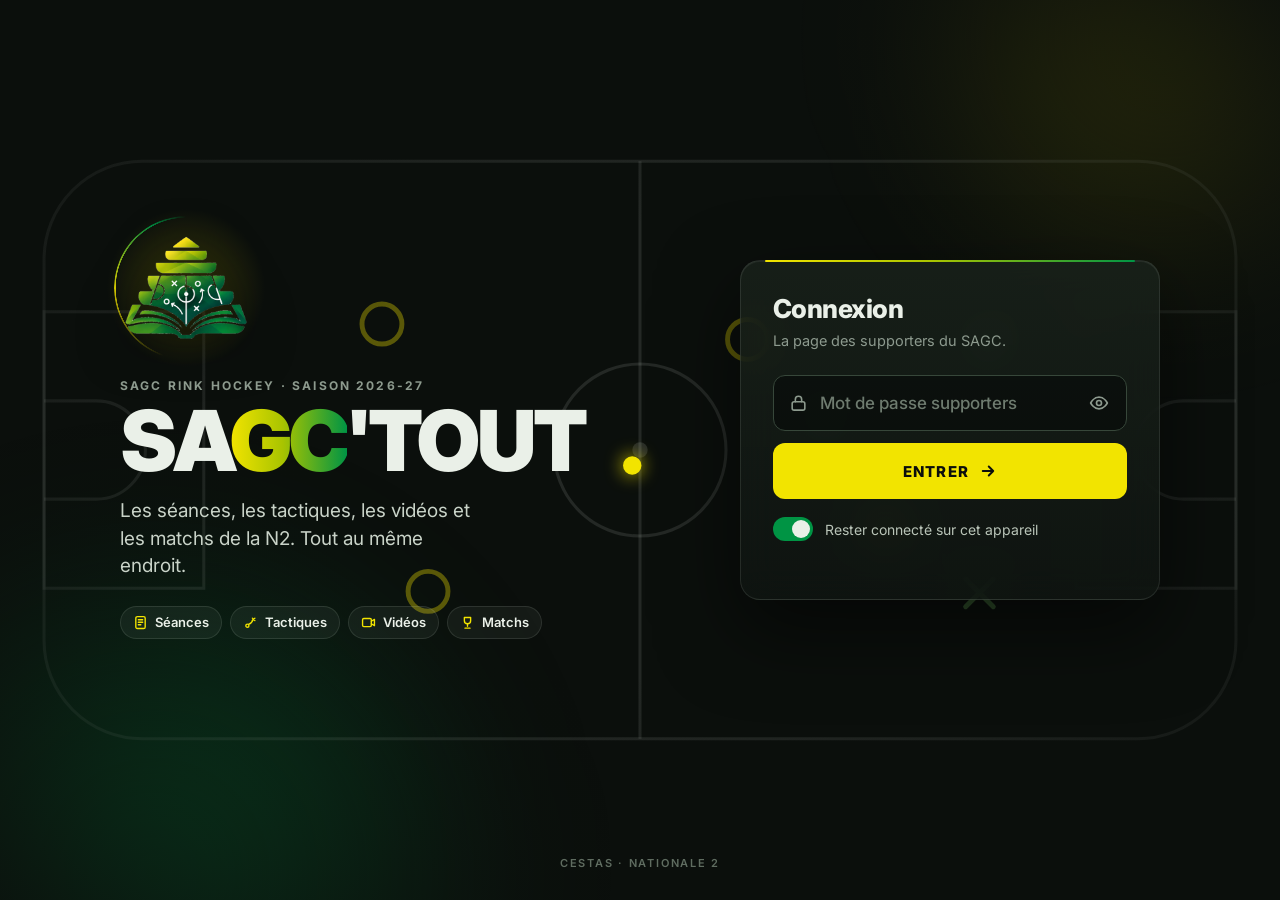
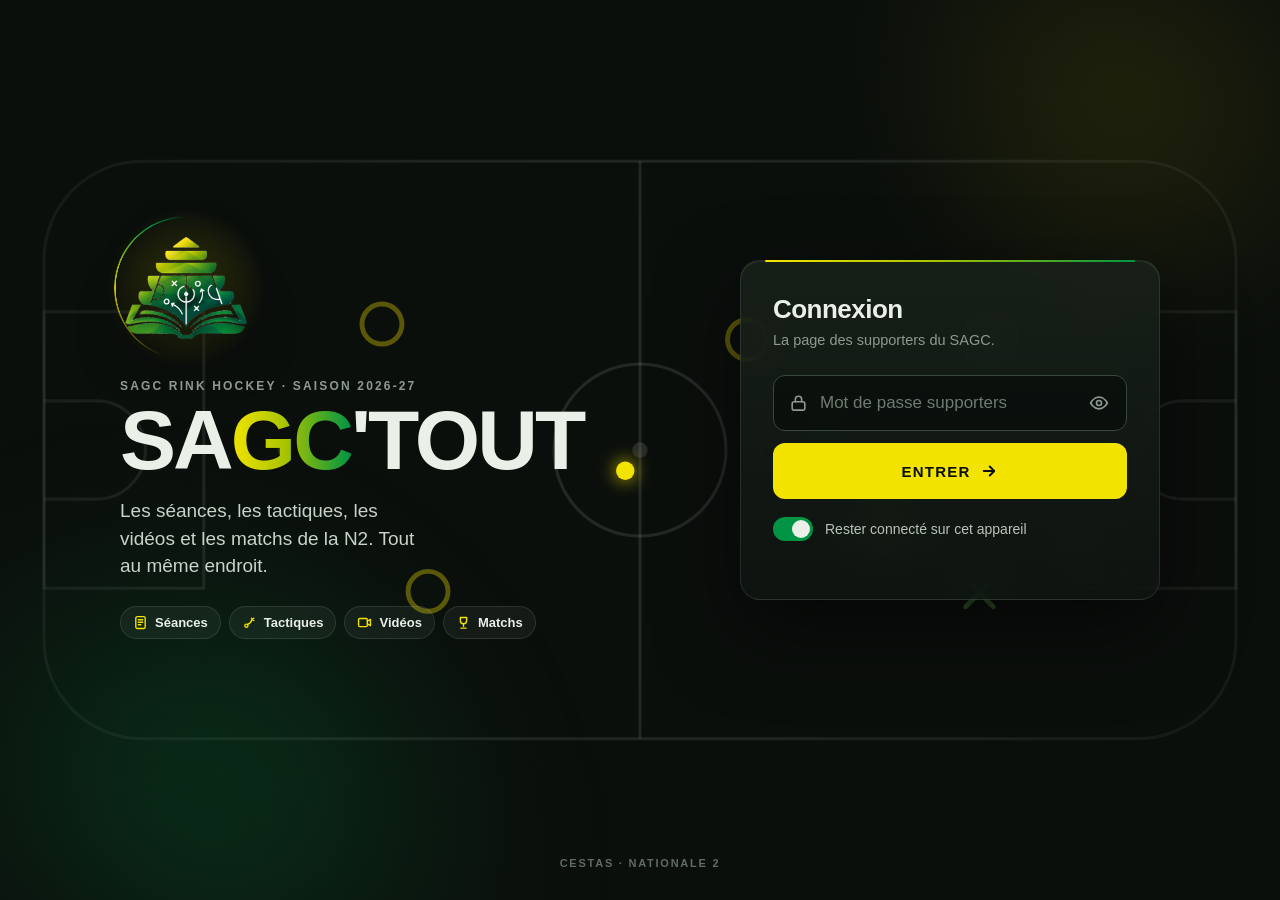
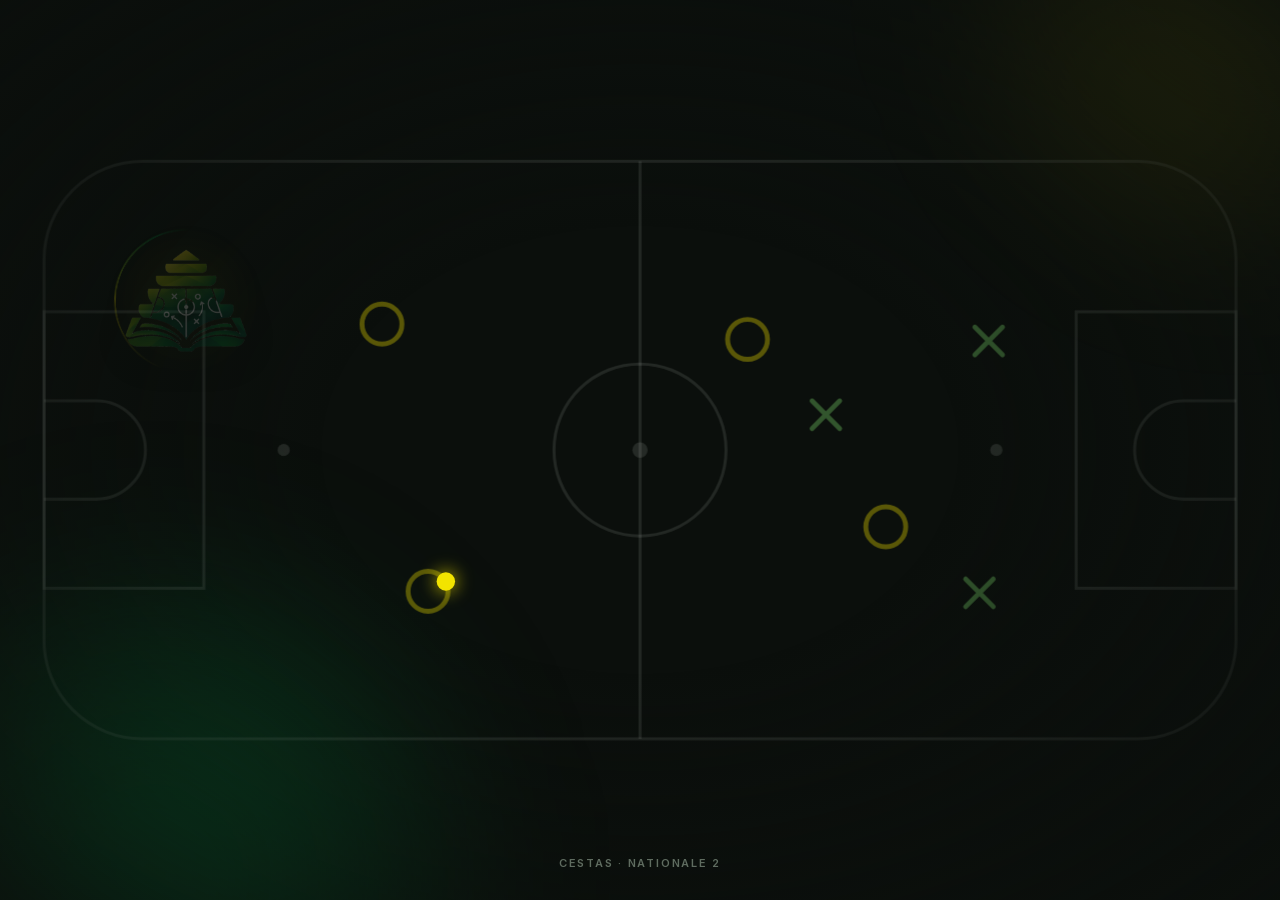
